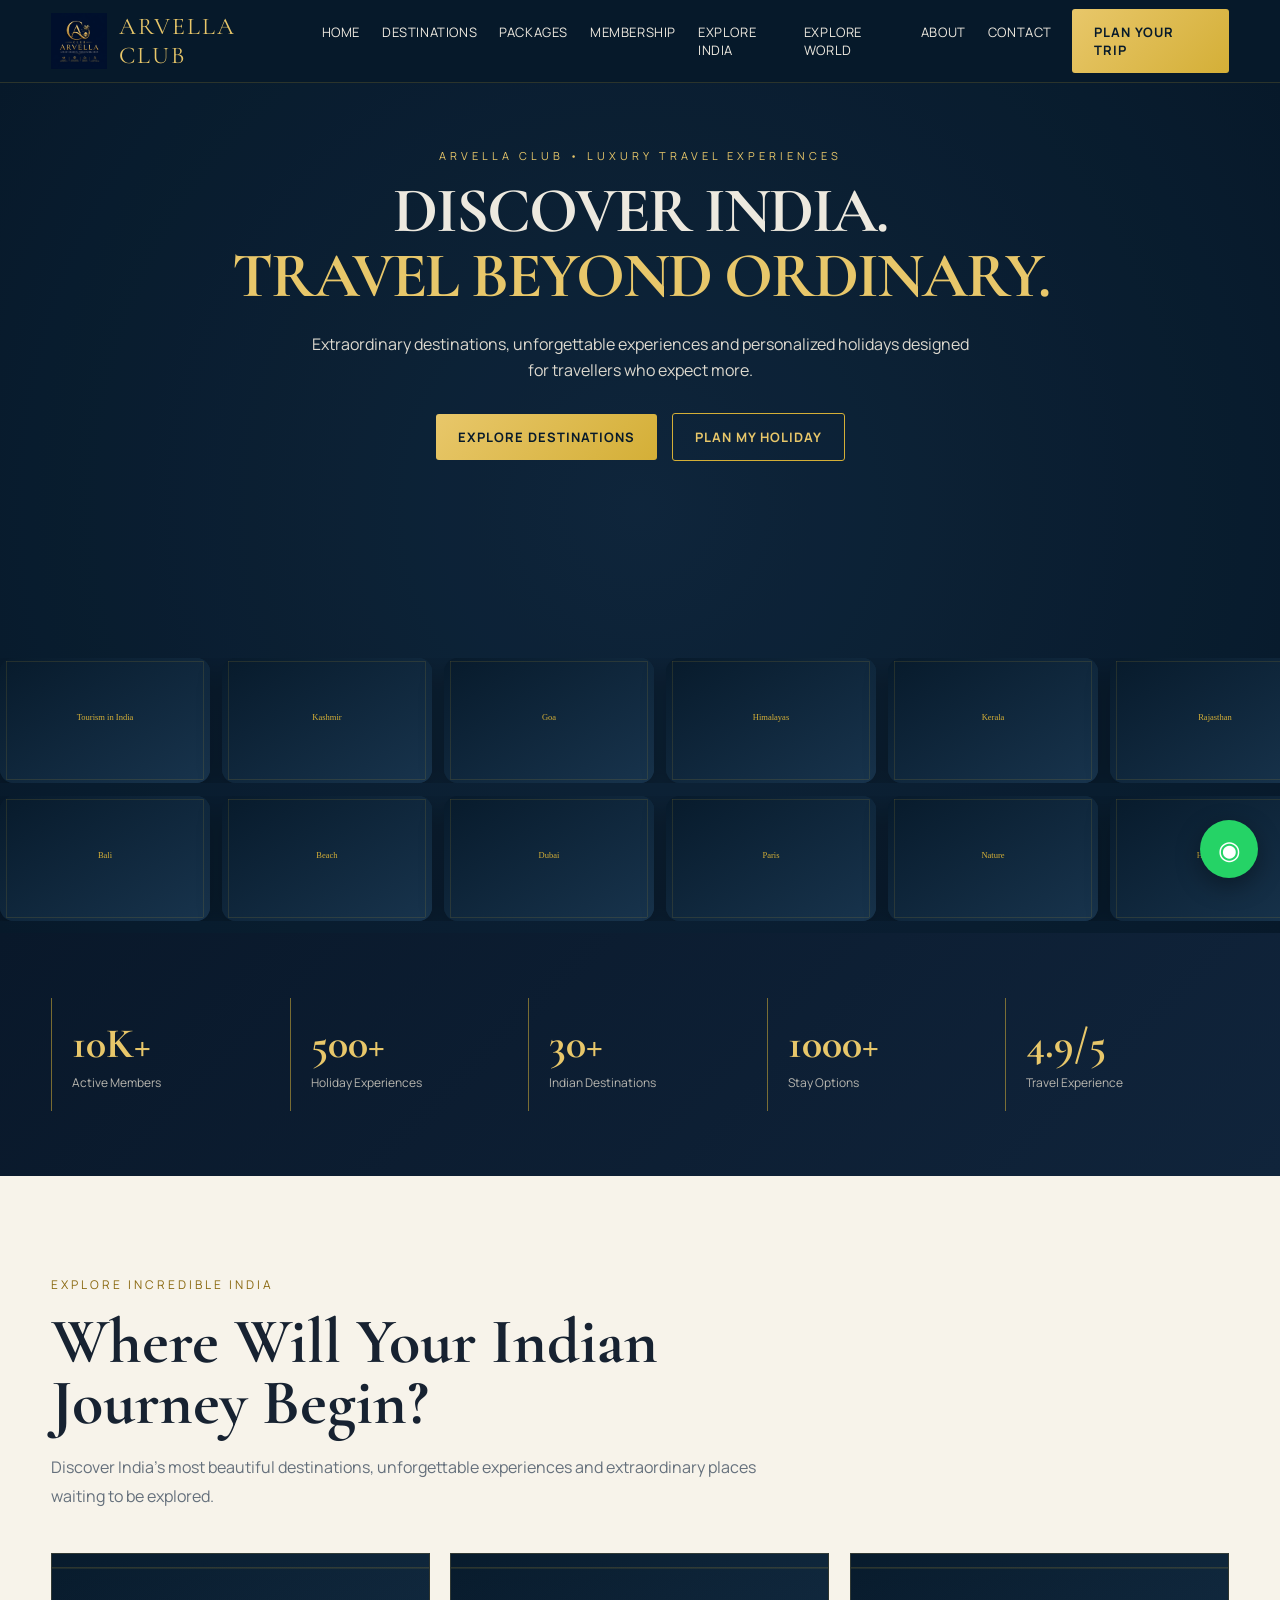
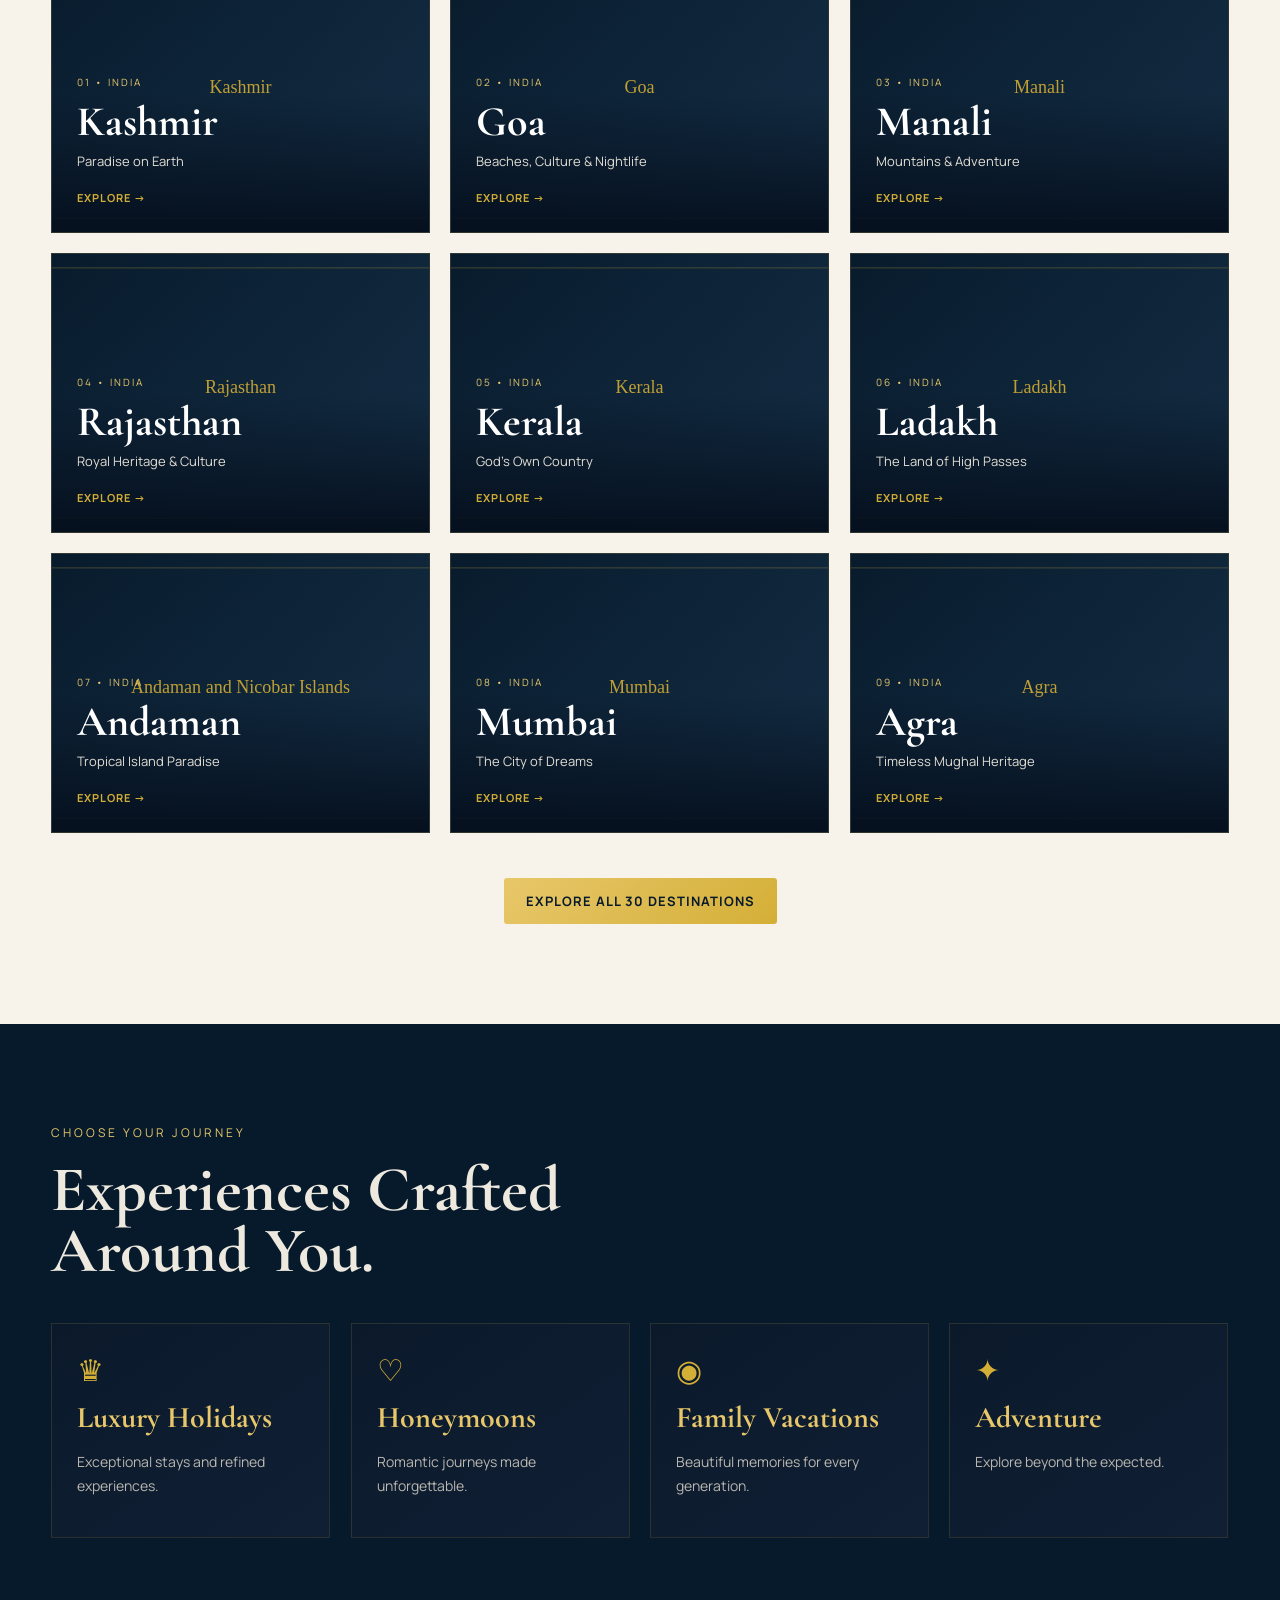
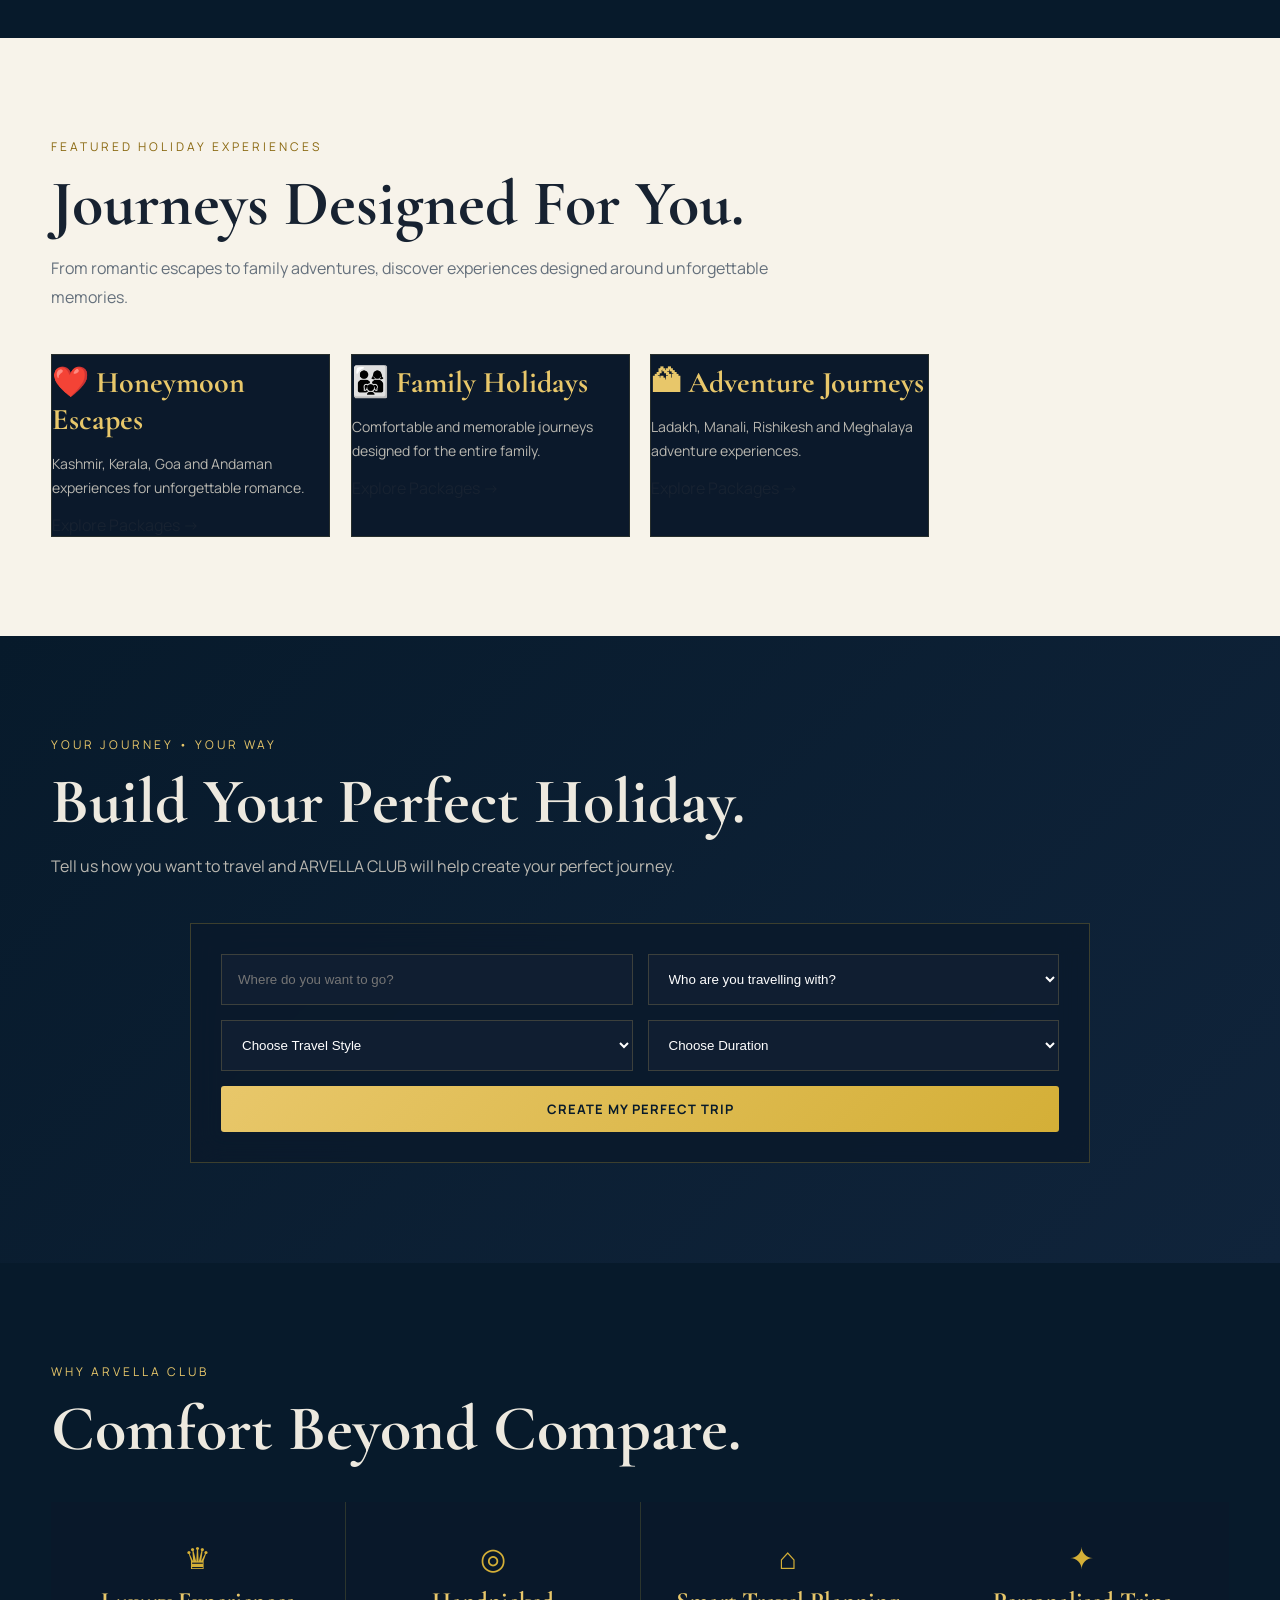
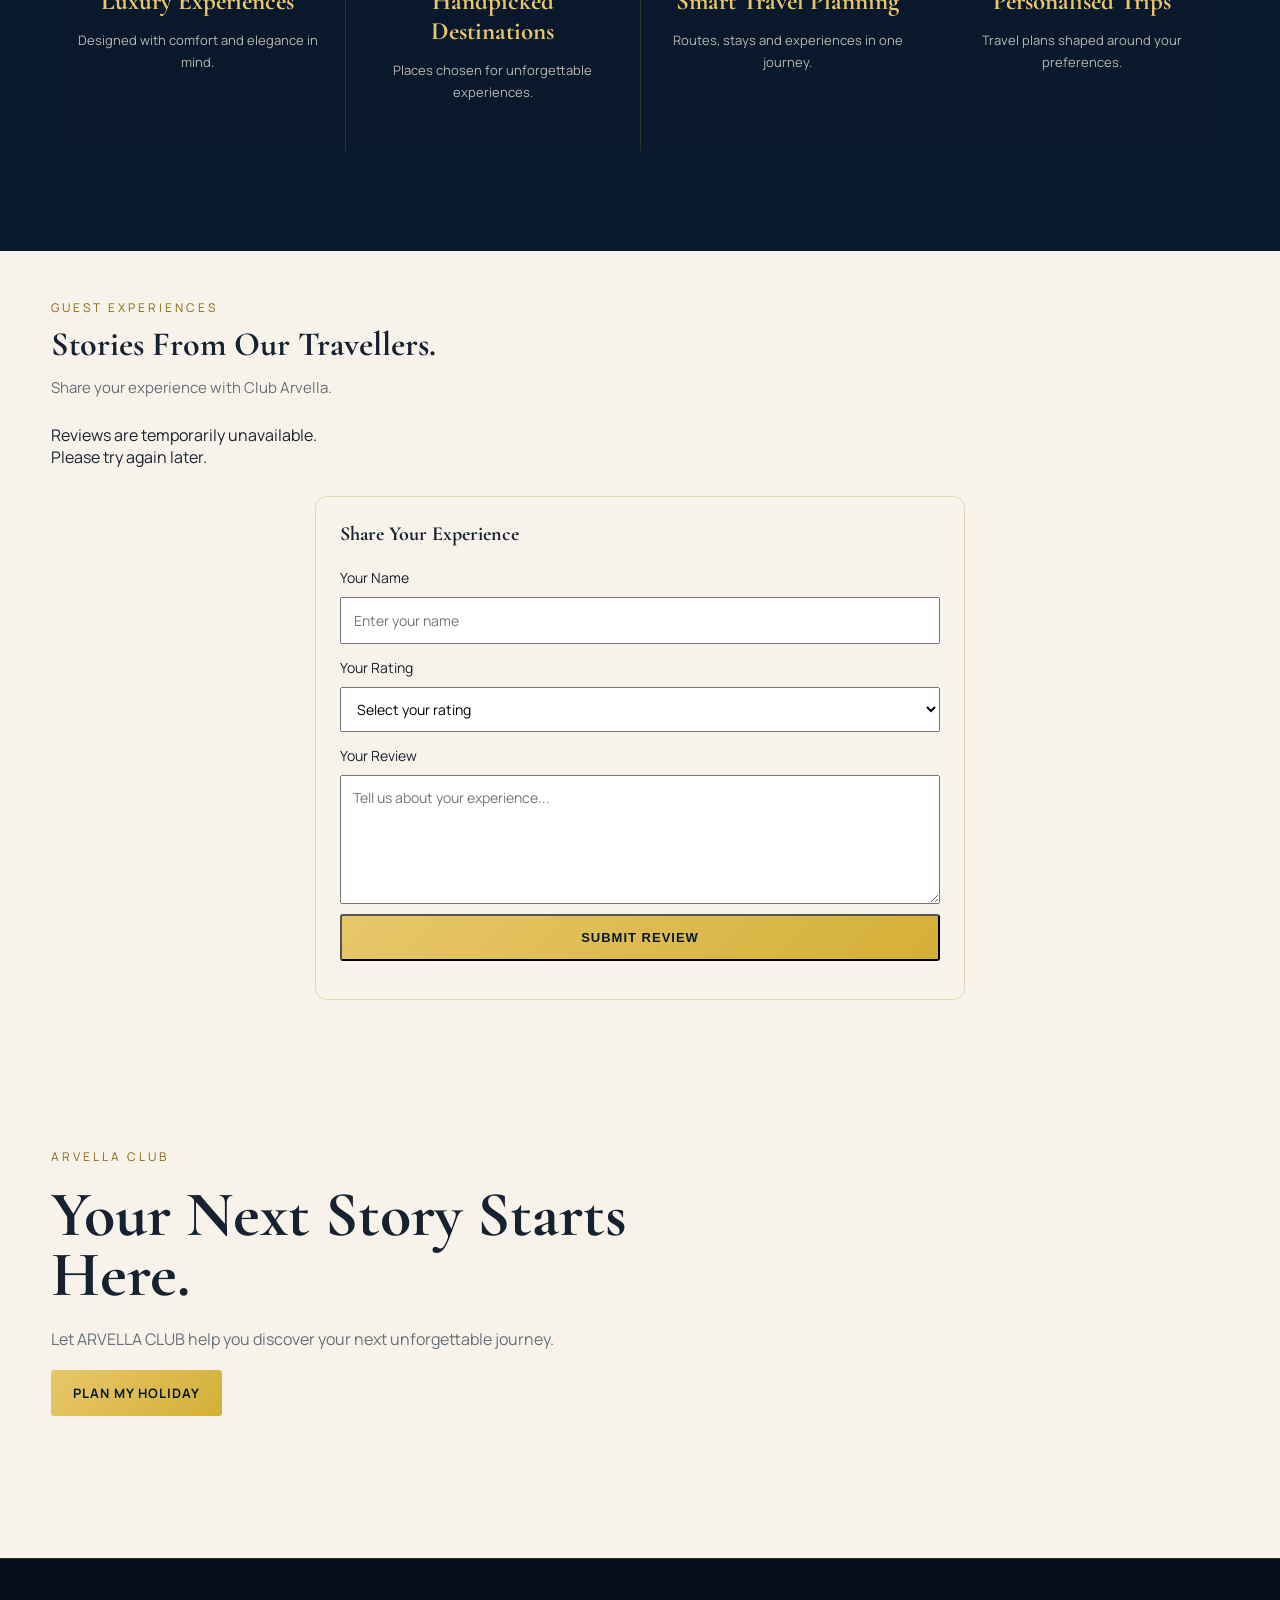
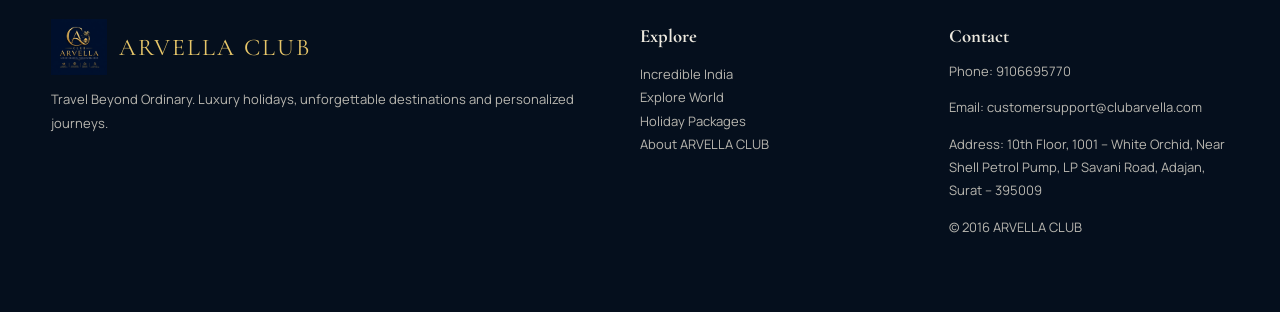
==== index.html @ 02df46e3 "Update index.html" ====
<!DOCTYPE html>

<html lang="en">
<head>
<meta charset="utf-8"/>
<meta content="width=device-width, initial-scale=1" name="viewport"/>
<title>ARVELLA CLUB | Luxury Vacations</title>
<meta content="ARVELLA CLUB offers premium holidays, luxury travel experiences, Indian tourist destinations and personalized holiday planning." name="description"/>
<link href="style.css" rel="stylesheet"/>
<link href="destination-image-loader.css" rel="stylesheet"/></head>
<body>
<!-- ================= NAVBAR ================= -->
<header class="nav">
<div class="container nav-inner">
<a class="brand" href="index.html">
<img alt="ARVELLA CLUB logo" src="assets/club-arvella-logo.png"/>
<span class="brand-name">ARVELLA CLUB</span>
</a>
<button class="menu-btn" type="button">MENU</button>
<nav class="nav-links">
<a href="index.html">HOME</a>
<a href="#destinations">DESTINATIONS</a>
<a href="packages.html">PACKAGES</a>
<a href="membership.html">MEMBERSHIP</a>
<a href="india.html">EXPLORE INDIA</a>
<a href="world.html">EXPLORE WORLD</a>
<a href="about.html">ABOUT</a>
<a href="contact.html">CONTACT</a>
</nav>
<a class="btn btn-gold" href="#plan-trip">PLAN YOUR TRIP</a>
</div>
</header>
<!-- ================= PREMIUM HERO ================= -->
<section class="premium-hero">
<div class="hero-overlay"></div>
<!-- ROW 1 -->
<div class="floating-row floating-row-left">
<div class="floating-track">
<img alt="Travel" data-destination-image="1" data-wiki="Tourism in India" decoding="async" loading="lazy" src="data:image/svg+xml;charset=UTF-8,%3Csvg%20xmlns%3D%27http%3A//www.w3.org/2000/svg%27%20width%3D%271600%27%20height%3D%271000%27%3E%3Crect%20width%3D%27100%25%27%20height%3D%27100%25%27%20fill%3D%27%2523071a2b%27/%3E%3C/svg%3E"/>
<img alt="Kashmir" data-destination-image="1" data-wiki="Kashmir" decoding="async" loading="lazy" src="data:image/svg+xml;charset=UTF-8,%3Csvg%20xmlns%3D%27http%3A//www.w3.org/2000/svg%27%20width%3D%271600%27%20height%3D%271000%27%3E%3Crect%20width%3D%27100%25%27%20height%3D%27100%25%27%20fill%3D%27%2523071a2b%27/%3E%3C/svg%3E"/>
<img alt="Goa" data-destination-image="1" data-wiki="Goa" decoding="async" loading="lazy" src="data:image/svg+xml;charset=UTF-8,%3Csvg%20xmlns%3D%27http%3A//www.w3.org/2000/svg%27%20width%3D%271600%27%20height%3D%271000%27%3E%3Crect%20width%3D%27100%25%27%20height%3D%27100%25%27%20fill%3D%27%2523071a2b%27/%3E%3C/svg%3E"/>
<img alt="Mountains" data-destination-image="1" data-wiki="Himalayas" decoding="async" loading="lazy" src="data:image/svg+xml;charset=UTF-8,%3Csvg%20xmlns%3D%27http%3A//www.w3.org/2000/svg%27%20width%3D%271600%27%20height%3D%271000%27%3E%3Crect%20width%3D%27100%25%27%20height%3D%27100%25%27%20fill%3D%27%2523071a2b%27/%3E%3C/svg%3E"/>
<img alt="Kerala" data-destination-image="1" data-wiki="Kerala" decoding="async" loading="lazy" src="data:image/svg+xml;charset=UTF-8,%3Csvg%20xmlns%3D%27http%3A//www.w3.org/2000/svg%27%20width%3D%271600%27%20height%3D%271000%27%3E%3Crect%20width%3D%27100%25%27%20height%3D%27100%25%27%20fill%3D%27%2523071a2b%27/%3E%3C/svg%3E"/>
<img alt="Rajasthan" data-destination-image="1" data-wiki="Rajasthan" decoding="async" loading="lazy" src="data:image/svg+xml;charset=UTF-8,%3Csvg%20xmlns%3D%27http%3A//www.w3.org/2000/svg%27%20width%3D%271600%27%20height%3D%271000%27%3E%3Crect%20width%3D%27100%25%27%20height%3D%27100%25%27%20fill%3D%27%2523071a2b%27/%3E%3C/svg%3E"/>
<img alt="India" data-destination-image="1" data-wiki="India" decoding="async" loading="lazy" src="data:image/svg+xml;charset=UTF-8,%3Csvg%20xmlns%3D%27http%3A//www.w3.org/2000/svg%27%20width%3D%271600%27%20height%3D%271000%27%3E%3Crect%20width%3D%27100%25%27%20height%3D%27100%25%27%20fill%3D%27%2523071a2b%27/%3E%3C/svg%3E"/>
<!-- Duplicate for smooth animation -->
<img alt="Travel" data-destination-image="1" data-wiki="Tourism in India" decoding="async" loading="lazy" src="data:image/svg+xml;charset=UTF-8,%3Csvg%20xmlns%3D%27http%3A//www.w3.org/2000/svg%27%20width%3D%271600%27%20height%3D%271000%27%3E%3Crect%20width%3D%27100%25%27%20height%3D%27100%25%27%20fill%3D%27%2523071a2b%27/%3E%3C/svg%3E"/>
<img alt="Kashmir" data-destination-image="1" data-wiki="Kashmir" decoding="async" loading="lazy" src="data:image/svg+xml;charset=UTF-8,%3Csvg%20xmlns%3D%27http%3A//www.w3.org/2000/svg%27%20width%3D%271600%27%20height%3D%271000%27%3E%3Crect%20width%3D%27100%25%27%20height%3D%27100%25%27%20fill%3D%27%2523071a2b%27/%3E%3C/svg%3E"/>
<img alt="Goa" data-destination-image="1" data-wiki="Goa" decoding="async" loading="lazy" src="data:image/svg+xml;charset=UTF-8,%3Csvg%20xmlns%3D%27http%3A//www.w3.org/2000/svg%27%20width%3D%271600%27%20height%3D%271000%27%3E%3Crect%20width%3D%27100%25%27%20height%3D%27100%25%27%20fill%3D%27%2523071a2b%27/%3E%3C/svg%3E"/>
<img alt="Mountains" data-destination-image="1" data-wiki="Himalayas" decoding="async" loading="lazy" src="data:image/svg+xml;charset=UTF-8,%3Csvg%20xmlns%3D%27http%3A//www.w3.org/2000/svg%27%20width%3D%271600%27%20height%3D%271000%27%3E%3Crect%20width%3D%27100%25%27%20height%3D%27100%25%27%20fill%3D%27%2523071a2b%27/%3E%3C/svg%3E"/>
<img alt="Kerala" data-destination-image="1" data-wiki="Kerala" decoding="async" loading="lazy" src="data:image/svg+xml;charset=UTF-8,%3Csvg%20xmlns%3D%27http%3A//www.w3.org/2000/svg%27%20width%3D%271600%27%20height%3D%271000%27%3E%3Crect%20width%3D%27100%25%27%20height%3D%27100%25%27%20fill%3D%27%2523071a2b%27/%3E%3C/svg%3E"/>
<img alt="Rajasthan" data-destination-image="1" data-wiki="Rajasthan" decoding="async" loading="lazy" src="data:image/svg+xml;charset=UTF-8,%3Csvg%20xmlns%3D%27http%3A//www.w3.org/2000/svg%27%20width%3D%271600%27%20height%3D%271000%27%3E%3Crect%20width%3D%27100%25%27%20height%3D%27100%25%27%20fill%3D%27%2523071a2b%27/%3E%3C/svg%3E"/>
<img alt="India" data-destination-image="1" data-wiki="India" decoding="async" loading="lazy" src="data:image/svg+xml;charset=UTF-8,%3Csvg%20xmlns%3D%27http%3A//www.w3.org/2000/svg%27%20width%3D%271600%27%20height%3D%271000%27%3E%3Crect%20width%3D%27100%25%27%20height%3D%27100%25%27%20fill%3D%27%2523071a2b%27/%3E%3C/svg%3E"/>
</div>
</div>
<!-- ROW 2 -->
<div class="floating-row floating-row-right">
<div class="floating-track">
<img alt="Bali" data-destination-image="1" data-wiki="Bali" decoding="async" loading="lazy" src="data:image/svg+xml;charset=UTF-8,%3Csvg%20xmlns%3D%27http%3A//www.w3.org/2000/svg%27%20width%3D%271600%27%20height%3D%271000%27%3E%3Crect%20width%3D%27100%25%27%20height%3D%27100%25%27%20fill%3D%27%2523071a2b%27/%3E%3C/svg%3E"/>
<img alt="Beach" data-destination-image="1" data-wiki="Beach" decoding="async" loading="lazy" src="data:image/svg+xml;charset=UTF-8,%3Csvg%20xmlns%3D%27http%3A//www.w3.org/2000/svg%27%20width%3D%271600%27%20height%3D%271000%27%3E%3Crect%20width%3D%27100%25%27%20height%3D%27100%25%27%20fill%3D%27%2523071a2b%27/%3E%3C/svg%3E"/>
<img alt="Dubai" data-destination-image="1" data-wiki="Dubai" decoding="async" loading="lazy" src="data:image/svg+xml;charset=UTF-8,%3Csvg%20xmlns%3D%27http%3A//www.w3.org/2000/svg%27%20width%3D%271600%27%20height%3D%271000%27%3E%3Crect%20width%3D%27100%25%27%20height%3D%27100%25%27%20fill%3D%27%2523071a2b%27/%3E%3C/svg%3E"/>
<img alt="Paris" data-destination-image="1" data-wiki="Paris" decoding="async" loading="lazy" src="data:image/svg+xml;charset=UTF-8,%3Csvg%20xmlns%3D%27http%3A//www.w3.org/2000/svg%27%20width%3D%271600%27%20height%3D%271000%27%3E%3Crect%20width%3D%27100%25%27%20height%3D%27100%25%27%20fill%3D%27%2523071a2b%27/%3E%3C/svg%3E"/>
<img alt="Nature" data-destination-image="1" data-wiki="Nature" decoding="async" loading="lazy" src="data:image/svg+xml;charset=UTF-8,%3Csvg%20xmlns%3D%27http%3A//www.w3.org/2000/svg%27%20width%3D%271600%27%20height%3D%271000%27%3E%3Crect%20width%3D%27100%25%27%20height%3D%27100%25%27%20fill%3D%27%2523071a2b%27/%3E%3C/svg%3E"/>
<img alt="Mountains" data-destination-image="1" data-wiki="Himalayas" decoding="async" loading="lazy" src="data:image/svg+xml;charset=UTF-8,%3Csvg%20xmlns%3D%27http%3A//www.w3.org/2000/svg%27%20width%3D%271600%27%20height%3D%271000%27%3E%3Crect%20width%3D%27100%25%27%20height%3D%27100%25%27%20fill%3D%27%2523071a2b%27/%3E%3C/svg%3E"/>
<img alt="Thailand" data-destination-image="1" data-wiki="Thailand" decoding="async" loading="lazy" src="data:image/svg+xml;charset=UTF-8,%3Csvg%20xmlns%3D%27http%3A//www.w3.org/2000/svg%27%20width%3D%271600%27%20height%3D%271000%27%3E%3Crect%20width%3D%27100%25%27%20height%3D%27100%25%27%20fill%3D%27%2523071a2b%27/%3E%3C/svg%3E"/>
<!-- Duplicate -->
<img alt="Bali" data-destination-image="1" data-wiki="Bali" decoding="async" loading="lazy" src="data:image/svg+xml;charset=UTF-8,%3Csvg%20xmlns%3D%27http%3A//www.w3.org/2000/svg%27%20width%3D%271600%27%20height%3D%271000%27%3E%3Crect%20width%3D%27100%25%27%20height%3D%27100%25%27%20fill%3D%27%2523071a2b%27/%3E%3C/svg%3E"/>
<img alt="Beach" data-destination-image="1" data-wiki="Beach" decoding="async" loading="lazy" src="data:image/svg+xml;charset=UTF-8,%3Csvg%20xmlns%3D%27http%3A//www.w3.org/2000/svg%27%20width%3D%271600%27%20height%3D%271000%27%3E%3Crect%20width%3D%27100%25%27%20height%3D%27100%25%27%20fill%3D%27%2523071a2b%27/%3E%3C/svg%3E"/>
<img alt="Dubai" data-destination-image="1" data-wiki="Dubai" decoding="async" loading="lazy" src="data:image/svg+xml;charset=UTF-8,%3Csvg%20xmlns%3D%27http%3A//www.w3.org/2000/svg%27%20width%3D%271600%27%20height%3D%271000%27%3E%3Crect%20width%3D%27100%25%27%20height%3D%27100%25%27%20fill%3D%27%2523071a2b%27/%3E%3C/svg%3E"/>
<img alt="Paris" data-destination-image="1" data-wiki="Paris" decoding="async" loading="lazy" src="data:image/svg+xml;charset=UTF-8,%3Csvg%20xmlns%3D%27http%3A//www.w3.org/2000/svg%27%20width%3D%271600%27%20height%3D%271000%27%3E%3Crect%20width%3D%27100%25%27%20height%3D%27100%25%27%20fill%3D%27%2523071a2b%27/%3E%3C/svg%3E"/>
<img alt="Nature" data-destination-image="1" data-wiki="Nature" decoding="async" loading="lazy" src="data:image/svg+xml;charset=UTF-8,%3Csvg%20xmlns%3D%27http%3A//www.w3.org/2000/svg%27%20width%3D%271600%27%20height%3D%271000%27%3E%3Crect%20width%3D%27100%25%27%20height%3D%27100%25%27%20fill%3D%27%2523071a2b%27/%3E%3C/svg%3E"/>
<img alt="Mountains" data-destination-image="1" data-wiki="Himalayas" decoding="async" loading="lazy" src="data:image/svg+xml;charset=UTF-8,%3Csvg%20xmlns%3D%27http%3A//www.w3.org/2000/svg%27%20width%3D%271600%27%20height%3D%271000%27%3E%3Crect%20width%3D%27100%25%27%20height%3D%27100%25%27%20fill%3D%27%2523071a2b%27/%3E%3C/svg%3E"/>
<img alt="Thailand" data-destination-image="1" data-wiki="Thailand" decoding="async" loading="lazy" src="data:image/svg+xml;charset=UTF-8,%3Csvg%20xmlns%3D%27http%3A//www.w3.org/2000/svg%27%20width%3D%271600%27%20height%3D%271000%27%3E%3Crect%20width%3D%27100%25%27%20height%3D%27100%25%27%20fill%3D%27%2523071a2b%27/%3E%3C/svg%3E"/>
</div>
</div>
<!-- HERO CONTENT -->
<div class="container premium-hero-content">
<div class="eyebrow">
        ARVELLA CLUB • LUXURY TRAVEL EXPERIENCES
      </div>
<h1>
        DISCOVER INDIA.<br/>
<span>TRAVEL BEYOND ORDINARY.</span>
</h1>
<p>
        Extraordinary destinations, unforgettable experiences and
        personalized holidays designed for travellers who expect more.
      </p>
<div class="hero-buttons">
<a class="btn btn-gold" href="#destinations">
          EXPLORE DESTINATIONS
        </a>
<a class="btn btn-outline" href="#plan-trip">
          PLAN MY HOLIDAY
        </a>
</div>
</div>
</section>
<!-- ================= STATS ================= -->
<section class="section stats-section">
<div class="container">
<div class="stats premium-stats">
<div class="stat">
<b class="counter" data-target="10000">10K+</b>
<span>Active Members</span>
</div>
<div class="stat">
<b class="counter" data-target="500">500+</b>
<span>Holiday Experiences</span>
</div>
<div class="stat">
<b>30+</b>
<span>Indian Destinations</span>
</div>
<div class="stat">
<b>1000+</b>
<span>Stay Options</span>
</div>
<div class="stat">
<b>4.9/5</b>
<span>Travel Experience</span>
</div>
</div>
</div>
</section>
<!-- ================= EXPLORE INDIA ================= -->
<section class="section section-light" id="destinations">
<div class="container">
<div class="section-head">
<div class="eyebrow" style="color:#8a6810">
          EXPLORE INCREDIBLE INDIA
        </div>
<h2>Where Will Your Indian Journey Begin?</h2>
<p>
          Discover India's most beautiful destinations, unforgettable experiences
          and extraordinary places waiting to be explored.
        </p>
</div>
<!-- FIRST 9 DESTINATIONS -->
<div class="grid destination-grid">
<a class="destination-card" href="india.html?place=kashmir">
<img alt="Kashmir" data-destination-image="1" data-wiki="Kashmir" decoding="async" loading="lazy" src="data:image/svg+xml;charset=UTF-8,%3Csvg%20xmlns%3D%27http%3A//www.w3.org/2000/svg%27%20width%3D%271600%27%20height%3D%271000%27%3E%3Crect%20width%3D%27100%25%27%20height%3D%27100%25%27%20fill%3D%27%2523071a2b%27/%3E%3C/svg%3E"/>
<div class="destination-overlay">
<span>01 • INDIA</span>
<h3>Kashmir</h3>
<p>Paradise on Earth</p>
<b>EXPLORE →</b>
</div>
</a>
<a class="destination-card" href="india.html?place=goa">
<img alt="Goa" data-destination-image="1" data-wiki="Goa" decoding="async" loading="lazy" src="data:image/svg+xml;charset=UTF-8,%3Csvg%20xmlns%3D%27http%3A//www.w3.org/2000/svg%27%20width%3D%271600%27%20height%3D%271000%27%3E%3Crect%20width%3D%27100%25%27%20height%3D%27100%25%27%20fill%3D%27%2523071a2b%27/%3E%3C/svg%3E"/>
<div class="destination-overlay">
<span>02 • INDIA</span>
<h3>Goa</h3>
<p>Beaches, Culture &amp; Nightlife</p>
<b>EXPLORE →</b>
</div>
</a>
<a class="destination-card" href="india.html?place=manali">
<img alt="Manali" data-destination-image="1" data-wiki="Manali" decoding="async" loading="lazy" src="data:image/svg+xml;charset=UTF-8,%3Csvg%20xmlns%3D%27http%3A//www.w3.org/2000/svg%27%20width%3D%271600%27%20height%3D%271000%27%3E%3Crect%20width%3D%27100%25%27%20height%3D%27100%25%27%20fill%3D%27%2523071a2b%27/%3E%3C/svg%3E"/>
<div class="destination-overlay">
<span>03 • INDIA</span>
<h3>Manali</h3>
<p>Mountains &amp; Adventure</p>
<b>EXPLORE →</b>
</div>
</a>
<a class="destination-card" href="india.html?place=rajasthan">
<img alt="Rajasthan" data-destination-image="1" data-wiki="Rajasthan" decoding="async" loading="lazy" src="data:image/svg+xml;charset=UTF-8,%3Csvg%20xmlns%3D%27http%3A//www.w3.org/2000/svg%27%20width%3D%271600%27%20height%3D%271000%27%3E%3Crect%20width%3D%27100%25%27%20height%3D%27100%25%27%20fill%3D%27%2523071a2b%27/%3E%3C/svg%3E"/>
<div class="destination-overlay">
<span>04 • INDIA</span>
<h3>Rajasthan</h3>
<p>Royal Heritage &amp; Culture</p>
<b>EXPLORE →</b>
</div>
</a>
<a class="destination-card" href="india.html?place=kerala">
<img alt="Kerala" data-destination-image="1" data-wiki="Kerala" decoding="async" loading="lazy" src="data:image/svg+xml;charset=UTF-8,%3Csvg%20xmlns%3D%27http%3A//www.w3.org/2000/svg%27%20width%3D%271600%27%20height%3D%271000%27%3E%3Crect%20width%3D%27100%25%27%20height%3D%27100%25%27%20fill%3D%27%2523071a2b%27/%3E%3C/svg%3E"/>
<div class="destination-overlay">
<span>05 • INDIA</span>
<h3>Kerala</h3>
<p>God's Own Country</p>
<b>EXPLORE →</b>
</div>
</a>
<a class="destination-card" href="india.html?place=ladakh">
<img alt="Ladakh" data-destination-image="1" data-wiki="Ladakh" decoding="async" loading="lazy" src="data:image/svg+xml;charset=UTF-8,%3Csvg%20xmlns%3D%27http%3A//www.w3.org/2000/svg%27%20width%3D%271600%27%20height%3D%271000%27%3E%3Crect%20width%3D%27100%25%27%20height%3D%27100%25%27%20fill%3D%27%2523071a2b%27/%3E%3C/svg%3E"/>
<div class="destination-overlay">
<span>06 • INDIA</span>
<h3>Ladakh</h3>
<p>The Land of High Passes</p>
<b>EXPLORE →</b>
</div>
</a>
<a class="destination-card" href="india.html?place=andaman">
<img alt="Andaman" data-destination-image="1" data-wiki="Andaman and Nicobar Islands" decoding="async" loading="lazy" src="data:image/svg+xml;charset=UTF-8,%3Csvg%20xmlns%3D%27http%3A//www.w3.org/2000/svg%27%20width%3D%271600%27%20height%3D%271000%27%3E%3Crect%20width%3D%27100%25%27%20height%3D%27100%25%27%20fill%3D%27%2523071a2b%27/%3E%3C/svg%3E"/>
<div class="destination-overlay">
<span>07 • INDIA</span>
<h3>Andaman</h3>
<p>Tropical Island Paradise</p>
<b>EXPLORE →</b>
</div>
</a>
<a class="destination-card" href="india.html?place=mumbai">
<img alt="Mumbai" data-destination-image="1" data-wiki="Mumbai" decoding="async" loading="lazy" src="data:image/svg+xml;charset=UTF-8,%3Csvg%20xmlns%3D%27http%3A//www.w3.org/2000/svg%27%20width%3D%271600%27%20height%3D%271000%27%3E%3Crect%20width%3D%27100%25%27%20height%3D%27100%25%27%20fill%3D%27%2523071a2b%27/%3E%3C/svg%3E"/>
<div class="destination-overlay">
<span>08 • INDIA</span>
<h3>Mumbai</h3>
<p>The City of Dreams</p>
<b>EXPLORE →</b>
</div>
</a>
<a class="destination-card" href="india.html?place=agra">
<img alt="Agra" data-destination-image="1" data-wiki="Agra" decoding="async" loading="lazy" src="data:image/svg+xml;charset=UTF-8,%3Csvg%20xmlns%3D%27http%3A//www.w3.org/2000/svg%27%20width%3D%271600%27%20height%3D%271000%27%3E%3Crect%20width%3D%27100%25%27%20height%3D%27100%25%27%20fill%3D%27%2523071a2b%27/%3E%3C/svg%3E"/>
<div class="destination-overlay">
<span>09 • INDIA</span>
<h3>Agra</h3>
<p>Timeless Mughal Heritage</p>
<b>EXPLORE →</b>
</div>
</a>
</div>
<!-- MORE DESTINATIONS -->
<div class="grid destination-grid more-destinations" id="moreDestinations">
<a class="destination-card" href="india.html?place=jaipur">
<img alt="Jaipur" data-destination-image="1" data-wiki="Jaipur" decoding="async" loading="lazy" src="data:image/svg+xml;charset=UTF-8,%3Csvg%20xmlns%3D%27http%3A//www.w3.org/2000/svg%27%20width%3D%271600%27%20height%3D%271000%27%3E%3Crect%20width%3D%27100%25%27%20height%3D%27100%25%27%20fill%3D%27%2523071a2b%27/%3E%3C/svg%3E"/>
<div class="destination-overlay">
<span>10 • INDIA</span>
<h3>Jaipur</h3>
<p>The Pink City</p>
<b>EXPLORE →</b>
</div>
</a>
<a class="destination-card" href="india.html?place=udaipur">
<img alt="Udaipur" data-destination-image="1" data-wiki="Udaipur" decoding="async" loading="lazy" src="data:image/svg+xml;charset=UTF-8,%3Csvg%20xmlns%3D%27http%3A//www.w3.org/2000/svg%27%20width%3D%271600%27%20height%3D%271000%27%3E%3Crect%20width%3D%27100%25%27%20height%3D%27100%25%27%20fill%3D%27%2523071a2b%27/%3E%3C/svg%3E"/>
<div class="destination-overlay">
<span>11 • INDIA</span>
<h3>Udaipur</h3>
<p>City of Lakes</p>
<b>EXPLORE →</b>
</div>
</a>
<a class="destination-card" href="india.html?place=delhi">
<img alt="Delhi" data-destination-image="1" data-wiki="Delhi" decoding="async" loading="lazy" src="data:image/svg+xml;charset=UTF-8,%3Csvg%20xmlns%3D%27http%3A//www.w3.org/2000/svg%27%20width%3D%271600%27%20height%3D%271000%27%3E%3Crect%20width%3D%27100%25%27%20height%3D%27100%25%27%20fill%3D%27%2523071a2b%27/%3E%3C/svg%3E"/>
<div class="destination-overlay">
<span>12 • INDIA</span>
<h3>Delhi</h3>
<p>India's Historic Capital</p>
<b>EXPLORE →</b>
</div>
</a>
<a class="destination-card" href="india.html?place=varanasi">
<img alt="Varanasi" data-destination-image="1" data-wiki="Varanasi" decoding="async" loading="lazy" src="data:image/svg+xml;charset=UTF-8,%3Csvg%20xmlns%3D%27http%3A//www.w3.org/2000/svg%27%20width%3D%271600%27%20height%3D%271000%27%3E%3Crect%20width%3D%27100%25%27%20height%3D%27100%25%27%20fill%3D%27%2523071a2b%27/%3E%3C/svg%3E"/>
<div class="destination-overlay">
<span>13 • INDIA</span>
<h3>Varanasi</h3>
<p>Spiritual Heart of India</p>
<b>EXPLORE →</b>
</div>
</a>
<a class="destination-card" href="india.html?place=rishikesh">
<img alt="Rishikesh" data-destination-image="1" data-wiki="Rishikesh" decoding="async" loading="lazy" src="data:image/svg+xml;charset=UTF-8,%3Csvg%20xmlns%3D%27http%3A//www.w3.org/2000/svg%27%20width%3D%271600%27%20height%3D%271000%27%3E%3Crect%20width%3D%27100%25%27%20height%3D%27100%25%27%20fill%3D%27%2523071a2b%27/%3E%3C/svg%3E"/>
<div class="destination-overlay">
<span>14 • INDIA</span>
<h3>Rishikesh</h3>
<p>Yoga &amp; Adventure</p>
<b>EXPLORE →</b>
</div>
</a>
<a class="destination-card" href="india.html?place=shimla">
<img alt="Shimla" data-destination-image="1" data-wiki="Shimla" decoding="async" loading="lazy" src="data:image/svg+xml;charset=UTF-8,%3Csvg%20xmlns%3D%27http%3A//www.w3.org/2000/svg%27%20width%3D%271600%27%20height%3D%271000%27%3E%3Crect%20width%3D%27100%25%27%20height%3D%27100%25%27%20fill%3D%27%2523071a2b%27/%3E%3C/svg%3E"/>
<div class="destination-overlay">
<span>15 • INDIA</span>
<h3>Shimla</h3>
<p>Queen of Hills</p>
<b>EXPLORE →</b>
</div>
</a>
<a class="destination-card" href="india.html?place=darjeeling">
<img alt="Darjeeling" data-destination-image="1" data-wiki="Darjeeling" decoding="async" loading="lazy" src="data:image/svg+xml;charset=UTF-8,%3Csvg%20xmlns%3D%27http%3A//www.w3.org/2000/svg%27%20width%3D%271600%27%20height%3D%271000%27%3E%3Crect%20width%3D%27100%25%27%20height%3D%27100%25%27%20fill%3D%27%2523071a2b%27/%3E%3C/svg%3E"/>
<div class="destination-overlay">
<span>16 • INDIA</span>
<h3>Darjeeling</h3>
<p>Himalayan Beauty</p>
<b>EXPLORE →</b>
</div>
</a>
<a class="destination-card" href="india.html?place=ooty">
<img alt="Ooty" data-destination-image="1" data-wiki="Ooty, India" decoding="async" loading="lazy" src="data:image/svg+xml;charset=UTF-8,%3Csvg%20xmlns%3D%27http%3A//www.w3.org/2000/svg%27%20width%3D%271600%27%20height%3D%271000%27%3E%3Crect%20width%3D%27100%25%27%20height%3D%27100%25%27%20fill%3D%27%2523071a2b%27/%3E%3C/svg%3E"/>
<div class="destination-overlay">
<span>17 • INDIA</span>
<h3>Ooty</h3>
<p>Beautiful Hill Escape</p>
<b>EXPLORE →</b>
</div>
</a>
<a class="destination-card" href="india.html?place=coorg">
<img alt="Coorg" data-destination-image="1" data-wiki="Kodagu" decoding="async" loading="lazy" src="data:image/svg+xml;charset=UTF-8,%3Csvg%20xmlns%3D%27http%3A//www.w3.org/2000/svg%27%20width%3D%271600%27%20height%3D%271000%27%3E%3Crect%20width%3D%27100%25%27%20height%3D%27100%25%27%20fill%3D%27%2523071a2b%27/%3E%3C/svg%3E"/>
<div class="destination-overlay">
<span>18 • INDIA</span>
<h3>Coorg</h3>
<p>Scotland of India</p>
<b>EXPLORE →</b>
</div>
</a>
<a class="destination-card" href="india.html?place=mysore">
<img alt="Mysore" data-destination-image="1" data-wiki="Mysore" decoding="async" loading="lazy" src="data:image/svg+xml;charset=UTF-8,%3Csvg%20xmlns%3D%27http%3A//www.w3.org/2000/svg%27%20width%3D%271600%27%20height%3D%271000%27%3E%3Crect%20width%3D%27100%25%27%20height%3D%27100%25%27%20fill%3D%27%2523071a2b%27/%3E%3C/svg%3E"/>
<div class="destination-overlay">
<span>19 • INDIA</span>
<h3>Mysore</h3>
<p>Royal Heritage</p>
<b>EXPLORE →</b>
</div>
</a>
<a class="destination-card" href="india.html?place=amritsar">
<img alt="Amritsar" data-destination-image="1" data-wiki="Amritsar" decoding="async" loading="lazy" src="data:image/svg+xml;charset=UTF-8,%3Csvg%20xmlns%3D%27http%3A//www.w3.org/2000/svg%27%20width%3D%271600%27%20height%3D%271000%27%3E%3Crect%20width%3D%27100%25%27%20height%3D%27100%25%27%20fill%3D%27%2523071a2b%27/%3E%3C/svg%3E"/>
<div class="destination-overlay">
<span>20 • INDIA</span>
<h3>Amritsar</h3>
<p>Golden Temple City</p>
<b>EXPLORE →</b>
</div>
</a>
<a class="destination-card" href="india.html?place=nainital">
<img alt="Nainital" data-destination-image="1" data-wiki="Nainital" decoding="async" loading="lazy" src="data:image/svg+xml;charset=UTF-8,%3Csvg%20xmlns%3D%27http%3A//www.w3.org/2000/svg%27%20width%3D%271600%27%20height%3D%271000%27%3E%3Crect%20width%3D%27100%25%27%20height%3D%27100%25%27%20fill%3D%27%2523071a2b%27/%3E%3C/svg%3E"/>
<div class="destination-overlay">
<span>21 • INDIA</span>
<h3>Nainital</h3>
<p>Beautiful Lake Town</p>
<b>EXPLORE →</b>
</div>
</a>
<a class="destination-card" href="india.html?place=mussoorie">
<img alt="Mussoorie" data-destination-image="1" data-wiki="Mussoorie" decoding="async" loading="lazy" src="data:image/svg+xml;charset=UTF-8,%3Csvg%20xmlns%3D%27http%3A//www.w3.org/2000/svg%27%20width%3D%271600%27%20height%3D%271000%27%3E%3Crect%20width%3D%27100%25%27%20height%3D%27100%25%27%20fill%3D%27%2523071a2b%27/%3E%3C/svg%3E"/>
<div class="destination-overlay">
<span>22 • INDIA</span>
<h3>Mussoorie</h3>
<p>Mountain Escape</p>
<b>EXPLORE →</b>
</div>
</a>
<a class="destination-card" href="india.html?place=meghalaya">
<img alt="Meghalaya" data-destination-image="1" data-wiki="Meghalaya" decoding="async" loading="lazy" src="data:image/svg+xml;charset=UTF-8,%3Csvg%20xmlns%3D%27http%3A//www.w3.org/2000/svg%27%20width%3D%271600%27%20height%3D%271000%27%3E%3Crect%20width%3D%27100%25%27%20height%3D%27100%25%27%20fill%3D%27%2523071a2b%27/%3E%3C/svg%3E"/>
<div class="destination-overlay">
<span>23 • INDIA</span>
<h3>Meghalaya</h3>
<p>Abode of Clouds</p>
<b>EXPLORE →</b>
</div>
</a>
<a class="destination-card" href="india.html?place=sikkim">
<img alt="Sikkim" data-destination-image="1" data-wiki="Sikkim" decoding="async" loading="lazy" src="data:image/svg+xml;charset=UTF-8,%3Csvg%20xmlns%3D%27http%3A//www.w3.org/2000/svg%27%20width%3D%271600%27%20height%3D%271000%27%3E%3Crect%20width%3D%27100%25%27%20height%3D%27100%25%27%20fill%3D%27%2523071a2b%27/%3E%3C/svg%3E"/>
<div class="destination-overlay">
<span>24 • INDIA</span>
<h3>Sikkim</h3>
<p>Himalayan Paradise</p>
<b>EXPLORE →</b>
</div>
</a>
<a class="destination-card" href="india.html?place=pondicherry">
<img alt="Pondicherry" data-destination-image="1" data-wiki="Puducherry" decoding="async" loading="lazy" src="data:image/svg+xml;charset=UTF-8,%3Csvg%20xmlns%3D%27http%3A//www.w3.org/2000/svg%27%20width%3D%271600%27%20height%3D%271000%27%3E%3Crect%20width%3D%27100%25%27%20height%3D%27100%25%27%20fill%3D%27%2523071a2b%27/%3E%3C/svg%3E"/>
<div class="destination-overlay">
<span>25 • INDIA</span>
<h3>Pondicherry</h3>
<p>French Coastal Charm</p>
<b>EXPLORE →</b>
</div>
</a>
<a class="destination-card" href="india.html?place=mahabaleshwar">
<img alt="Mahabaleshwar" data-destination-image="1" data-wiki="Mahabaleshwar" decoding="async" loading="lazy" src="data:image/svg+xml;charset=UTF-8,%3Csvg%20xmlns%3D%27http%3A//www.w3.org/2000/svg%27%20width%3D%271600%27%20height%3D%271000%27%3E%3Crect%20width%3D%27100%25%27%20height%3D%27100%25%27%20fill%3D%27%2523071a2b%27/%3E%3C/svg%3E"/>
<div class="destination-overlay">
<span>26 • INDIA</span>
<h3>Mahabaleshwar</h3>
<p>Western Ghats Escape</p>
<b>EXPLORE →</b>
</div>
</a>
<a class="destination-card" href="india.html?place=kodaikanal">
<img alt="Kodaikanal" data-destination-image="1" data-wiki="Kodaikanal" decoding="async" loading="lazy" src="data:image/svg+xml;charset=UTF-8,%3Csvg%20xmlns%3D%27http%3A//www.w3.org/2000/svg%27%20width%3D%271600%27%20height%3D%271000%27%3E%3Crect%20width%3D%27100%25%27%20height%3D%27100%25%27%20fill%3D%27%2523071a2b%27/%3E%3C/svg%3E"/>
<div class="destination-overlay">
<span>27 • INDIA</span>
<h3>Kodaikanal</h3>
<p>Princess of Hill Stations</p>
<b>EXPLORE →</b>
</div>
</a>
<a class="destination-card" href="india.html?place=hampi">
<img alt="Hampi" data-destination-image="1" data-wiki="Hampi" decoding="async" loading="lazy" src="data:image/svg+xml;charset=UTF-8,%3Csvg%20xmlns%3D%27http%3A//www.w3.org/2000/svg%27%20width%3D%271600%27%20height%3D%271000%27%3E%3Crect%20width%3D%27100%25%27%20height%3D%27100%25%27%20fill%3D%27%2523071a2b%27/%3E%3C/svg%3E"/>
<div class="destination-overlay">
<span>28 • INDIA</span>
<h3>Hampi</h3>
<p>Ancient Indian Heritage</p>
<b>EXPLORE →</b>
</div>
</a>
<a class="destination-card" href="india.html?place=hyderabad">
<img alt="Hyderabad" data-destination-image="1" data-wiki="Hyderabad" decoding="async" loading="lazy" src="data:image/svg+xml;charset=UTF-8,%3Csvg%20xmlns%3D%27http%3A//www.w3.org/2000/svg%27%20width%3D%271600%27%20height%3D%271000%27%3E%3Crect%20width%3D%27100%25%27%20height%3D%27100%25%27%20fill%3D%27%2523071a2b%27/%3E%3C/svg%3E"/>
<div class="destination-overlay">
<span>29 • INDIA</span>
<h3>Hyderabad</h3>
<p>Heritage &amp; Modern India</p>
<b>EXPLORE →</b>
</div>
</a>
<a class="destination-card" href="india.html?place=bengaluru">
<img alt="Bengaluru" data-destination-image="1" data-wiki="Bangalore" decoding="async" loading="lazy" src="data:image/svg+xml;charset=UTF-8,%3Csvg%20xmlns%3D%27http%3A//www.w3.org/2000/svg%27%20width%3D%271600%27%20height%3D%271000%27%3E%3Crect%20width%3D%27100%25%27%20height%3D%27100%25%27%20fill%3D%27%2523071a2b%27/%3E%3C/svg%3E"/>
<div class="destination-overlay">
<span>30 • INDIA</span>
<h3>Bengaluru</h3>
<p>The Garden City</p>
<b>EXPLORE →</b>
</div>
</a>
</div>
<div class="center-btn">
  <a class="btn btn-gold" href="india.html">
    EXPLORE ALL 30 DESTINATIONS
  </a>
</div>
</div>
</section>
<!-- ================= JOURNEY TYPES ================= -->
<section class="section">
<div class="container">
<div class="section-head">
<div class="eyebrow">CHOOSE YOUR JOURNEY</div>
<h2>Experiences Crafted Around You.</h2>
</div>
<div class="grid categories">
<div class="card">
<div class="icon">♛</div>
<h3>Luxury Holidays</h3>
<p>Exceptional stays and refined experiences.</p>
</div>
<div class="card">
<div class="icon">♡</div>
<h3>Honeymoons</h3>
<p>Romantic journeys made unforgettable.</p>
</div>
<div class="card">
<div class="icon">◉</div>
<h3>Family Vacations</h3>
<p>Beautiful memories for every generation.</p>
</div>
<div class="card">
<div class="icon">✦</div>
<h3>Adventure</h3>
<p>Explore beyond the expected.</p>
</div>
</div>
</div>
</section>
<!-- ================= PACKAGES ================= -->
<section class="section section-light">
<div class="container">
<div class="section-head">
<div class="eyebrow" style="color:#8a6810">
          FEATURED HOLIDAY EXPERIENCES
        </div>
<h2>Journeys Designed For You.</h2>
<p>
          From romantic escapes to family adventures, discover experiences
          designed around unforgettable memories.
        </p>
</div>
<div class="grid">
<div class="card">
<h3>❤️ Honeymoon Escapes</h3>
<p>Kashmir, Kerala, Goa and Andaman experiences for unforgettable romance.</p>
<a href="packages.html">Explore Packages →</a>
</div>
<div class="card">
<h3>👨‍👩‍👧 Family Holidays</h3>
<p>Comfortable and memorable journeys designed for the entire family.</p>
<a href="packages.html">Explore Packages →</a>
</div>
<div class="card">
<h3>🏔 Adventure Journeys</h3>
<p>Ladakh, Manali, Rishikesh and Meghalaya adventure experiences.</p>
<a href="packages.html">Explore Packages →</a>
</div>
</div>
</div>
</section>
<!-- ================= PLAN TRIP ================= -->
<section class="section custom-trip" id="plan-trip">
<div class="container">
<div class="section-head">
<div class="eyebrow">YOUR JOURNEY • YOUR WAY</div>
<h2>Build Your Perfect Holiday.</h2>
<p>
          Tell us how you want to travel and ARVELLA CLUB will help
          create your perfect journey.
        </p>
</div>
<form class="custom-trip-form">
<input placeholder="Where do you want to go?" type="text"/>
<select>
<option>Who are you travelling with?</option>
<option>Solo</option>
<option>Couple</option>
<option>Family</option>
<option>Friends</option>
</select>
<select>
<option>Choose Travel Style</option>
<option>Budget</option>
<option>Comfort</option>
<option>Premium</option>
<option>Luxury</option>
</select>
<select>
<option>Choose Duration</option>
<option>3 Days</option>
<option>5 Days</option>
<option>7 Days</option>
<option>10 Days</option>
<option>Custom</option>
</select>
<a class="btn btn-gold" href="contact.html">
          CREATE MY PERFECT TRIP
        </a>
</form>
</div>
</section>
<!-- ================= WHY ARVELLA CLUB ================= -->
<section class="section">
<div class="container">
<div class="section-head">
<div class="eyebrow">WHY ARVELLA CLUB</div>
<h2>Comfort Beyond Compare.</h2>
</div>
<div class="features">
<div class="feature">
<div class="icon">♛</div>
<h3>Luxury Experiences</h3>
<p>Designed with comfort and elegance in mind.</p>
</div>
<div class="feature">
<div class="icon">◎</div>
<h3>Handpicked Destinations</h3>
<p>Places chosen for unforgettable experiences.</p>
</div>
<div class="feature">
<div class="icon">⌂</div>
<h3>Smart Travel Planning</h3>
<p>Routes, stays and experiences in one journey.</p>
</div>
<div class="feature">
<div class="icon">✦</div>
<h3>Personalised Trips</h3>
<p>Travel plans shaped around your preferences.</p>
</div>
</div>
</div>
</section>
<!-- ================= CUSTOMER REVIEWS ================= -->
<section class="section section-light" id="customer-reviews">
  <div class="container">
    <div class="section-head">
      <div class="eyebrow" style="color:#8a6810">GUEST EXPERIENCES</div>
      <h2>Stories From Our Travellers.</h2>
      <p>Share your experience with Club Arvella.</p>
    </div>

    <div id="reviews-list" class="grid">
      Loading reviews...
    </div>

    <div class="review-form-wrap">
      <h3>Share Your Experience</h3>
      <form id="review-form">
        <label for="review-name">Your Name</label>
        <input id="review-name" name="customer_name"
          type="text" minlength="2" maxlength="80"
          placeholder="Enter your name" required />

        <label for="review-rating">Your Rating</label>
        <select id="review-rating" name="rating" required>
          <option value="">Select your rating</option>
          <option value="5">★★★★★ — Excellent</option>
          <option value="4">★★★★ — Very Good</option>
          <option value="3">★★★ — Good</option>
          <option value="2">★★ — Fair</option>
          <option value="1">★ — Poor</option>
        </select>

        <label for="review-text">Your Review</label>
        <textarea id="review-text" name="review_text"
          minlength="10" maxlength="1000" rows="5"
          placeholder="Tell us about your experience..." required></textarea>

        <button class="btn btn-gold" type="submit">SUBMIT REVIEW</button>
        <p id="review-form-message" role="status" aria-live="polite"></p>
      </form>
    </div>
  </div>
</section>
<!-- ================= END CUSTOMER REVIEWS ================= -->

<!-- ================= FINAL CTA ================= -->
<section class="section section-light">
<div class="container">
<div class="section-head">
<div class="eyebrow" style="color:#8a6810">
          ARVELLA CLUB
        </div>
<h2>Your Next Story Starts Here.</h2>
<p>
          Let ARVELLA CLUB help you discover your next unforgettable journey.
        </p>
<a class="btn btn-gold" href="contact.html">
          PLAN MY HOLIDAY
        </a>
</div>
</div>
</section>
<!-- ================= WHATSAPP ================= -->
<a aria-label="WhatsApp" class="whatsapp" href="https://wa.me/9106695770?text=Hello%20Club%20Arvella%2C%20I%20am%20interested%20in%20planning%20a%20holiday.">

    ◉

  </a>
<!-- ================= FOOTER ================= -->
<footer class="footer">
<div class="container footer-grid">
<div>
<div class="brand">
<img alt="ARVELLA CLUB" src="assets/club-arvella-logo.png"/>
<span class="brand-name">
            ARVELLA CLUB
          </span>
</div>
<p>
          Travel Beyond Ordinary.
          Luxury holidays, unforgettable destinations and personalized journeys.
        </p>
</div>
<div>
<h3>Explore</h3>
<ul>
<li><a href="india.html">Incredible India</a></li>
<li><a href="world.html">Explore World</a></li>
<li><a href="packages.html">Holiday Packages</a></li>
<li><a href="about.html">About ARVELLA CLUB</a></li>
</ul>
</div>
<div>
<h3>Contact</h3>
<p>Phone: 9106695770</p>
<p>Email: customersupport@clubarvella.com</p>  
<p>
  Address: 10th Floor, 1001 – White Orchid,
  Near Shell Petrol Pump, LP Savani Road,
  Adajan, Surat – 395009
</p>
<p>© 2016 ARVELLA CLUB</p>
</div>
</div>
</footer>
<!-- JAVASCRIPT FILE -->
<script src="script.js"></script>
<script src="destination-image-loader.js"></script>
<script src="reviews.js"></script>
</body>
</html>
---- style.css ----
@import url('https://fonts.googleapis.com/css2?family=Cormorant+Garamond:wght@500;600;700&family=Manrope:wght@400;500;600;700&display=swap');

/* =========================================
   ROOT
========================================= */

:root {
  --navy: #071A2B;
  --navy2: #0B1628;
  --gold: #D4AF37;
  --champagne: #E8C76A;
  --ivory: #F7F3EA;
  --text: #EDE9DF;
  --muted: #B9B7B0;
}


/* =========================================
   GLOBAL
========================================= */

* {
  box-sizing: border-box;
}

html {
  scroll-behavior: smooth;
}

body {
  margin: 0;
  background: var(--navy);
  color: var(--text);
  font-family: Manrope, Arial, sans-serif;
}

a {
  color: inherit;
  text-decoration: none;
}

img {
  max-width: 100%;
}

.container {
  width: min(1180px, 92%);
  margin: auto;
}


/* =========================================
   NAVBAR
========================================= */

.nav {
  position: sticky;
  top: 0;
  z-index: 50;

  background: rgba(7, 26, 43, 0.92);
  backdrop-filter: blur(16px);

  border-bottom: 1px solid rgba(212, 175, 55, 0.18);
}

.nav-inner {
  height: 82px;

  display: flex;
  align-items: center;
  justify-content: space-between;

  gap: 20px;
}

.brand {
  display: flex;
  align-items: center;
  gap: 12px;
}

.brand img {
  width: 56px;
  height: 56px;
  object-fit: contain;
}

.brand-name {
  font-family: "Cormorant Garamond", serif;
  font-size: 24px;
  letter-spacing: 2px;
  color: var(--champagne);
}

.nav-links {
  display: flex;
  gap: 22px;

  font-size: 13px;
  letter-spacing: 0.6px;
}

.nav-links a:hover {
  color: var(--gold);
}

.menu-btn {
  display: none;

  background: none;
  border: 1px solid var(--gold);

  color: var(--gold);

  padding: 8px 12px;
}


/* =========================================
   BUTTONS
========================================= */

.btn {
  display: inline-block;

  padding: 14px 22px;

  border-radius: 3px;

  font-size: 13px;
  font-weight: 700;
  letter-spacing: 1px;

  transition: 0.25s;
}

.btn-gold {
  background: linear-gradient(
    135deg,
    var(--champagne),
    var(--gold)
  );

  color: #071A2B;
}

.btn-outline {
  border: 1px solid var(--gold);
  color: var(--champagne);
}

.btn:hover {
  transform: translateY(-2px);

  box-shadow:
    0 12px 30px
    rgba(0, 0, 0, 0.25);
}


/* =========================================
   NORMAL HERO
========================================= */

.hero {
  min-height: 760px;

  display: grid;
  place-items: center;

  position: relative;

  background:
    linear-gradient(
      90deg,
      rgba(7, 26, 43, 0.96),
      rgba(7, 26, 43, 0.55)
    ),
    url("https://images.unsplash.com/photo-1500530855697-b586d89ba3ee?auto=format&fit=crop&w=2200&q=85")
    center / cover;
}

.hero-content {
  padding: 100px 0;
  max-width: 780px;
}

.hero p {
  font-size: 18px;
  line-height: 1.8;

  color: #ddd9cf;

  max-width: 680px;
}


/* =========================================
   TYPOGRAPHY
========================================= */

.eyebrow {
  color: var(--champagne);

  letter-spacing: 3px;
  font-size: 12px;

  text-transform: uppercase;
}

h1,
h2,
h3 {
  font-family: "Cormorant Garamond", serif;
  margin: 0.3em 0;
}

h1 {
  font-size: clamp(58px, 9vw, 112px);

  line-height: 0.86;

  letter-spacing: -2px;
}

h2 {
  font-size: clamp(42px, 5vw, 66px);

  line-height: 0.95;
}


/* =========================================
   SEARCH BOX
========================================= */

.search-box {
  margin-top: 42px;

  background: rgba(11, 22, 40, 0.88);

  border:
    1px solid
    rgba(212, 175, 55, 0.35);

  padding: 18px;

  display: grid;

  grid-template-columns:
    1.4fr 1fr 1fr auto;

  gap: 10px;
}

.search-box input,
.search-box select,
.form input,
.form textarea {
  background: #101e31;

  border:
    1px solid
    rgba(232, 199, 106, 0.2);

  padding: 15px;

  color: white;

  outline: none;

  width: 100%;
}


/* =========================================
   SECTIONS
========================================= */

.section {
  padding: 100px 0;
}

.section-light {
  background: var(--ivory);
  color: #172231;
}

.section-head {
  max-width: 720px;
  margin-bottom: 42px;
}

.section-head p {
  color: var(--muted);
  line-height: 1.8;
}

.section-light .section-head p {
  color: #65707c;
}


/* =========================================
   GRID
========================================= */

.grid {
  display: grid;

  grid-template-columns:
    repeat(4, 1fr);

  gap: 20px;
}


/* =========================================
   GENERAL CARDS
========================================= */

.card {
  background: #0b192b;

  border:
    1px solid
    rgba(212, 175, 55, 0.14);

  overflow: hidden;

  transition: 0.3s;

  will-change: transform;
}

.card:hover {
  transform: translateY(-7px);

  border-color:
    rgba(212, 175, 55, 0.55);
}

.card img {
  width: 100%;
  height: 240px;

  object-fit: cover;
}

.card-body {
  padding: 22px;
}

.card h3 {
  font-size: 30px;
  color: var(--champagne);
}

.card p {
  font-size: 14px;
  color: #b9b7b0;

  line-height: 1.7;
}

.card .meta {
  color: var(--gold);

  font-size: 11px;

  letter-spacing: 1px;

  text-transform: uppercase;
}


/* =========================================
   CATEGORIES
========================================= */

.categories .card {
  min-height: 180px;

  padding: 25px;

  background:
    linear-gradient(
      145deg,
      #0b192b,
      #101f34
    );
}

.icon {
  font-size: 30px;
  color: var(--gold);
}


/* =========================================
   FEATURES
========================================= */

.features {
  display: grid;

  grid-template-columns:
    repeat(4, 1fr);

  gap: 1px;

  background:
    rgba(212, 175, 55, 0.18);
}

.feature {
  background: #09182a;

  padding: 35px 24px;

  text-align: center;

  will-change: transform;
}

.feature h3 {
  font-size: 25px;
  color: var(--champagne);
}

.feature p {
  font-size: 13px;

  color: var(--muted);

  line-height: 1.7;
}


/* =========================================
   STATS
========================================= */

.stats {
  display: grid;

  grid-template-columns:
    repeat(4, 1fr);

  gap: 20px;
}

.stat {
  padding: 25px;

  border-left:
    1px solid var(--gold);
}

.stat b {
  font-family:
    "Cormorant Garamond",
    serif;

  font-size: 48px;

  color: var(--champagne);

  display: block;
}


/* =========================================
   TESTIMONIALS
========================================= */

.testimonials {
  display: grid;

  grid-template-columns:
    repeat(3, 1fr);

  gap: 20px;
}

.quote {
  padding: 28px;

  background: #0b192b;

  border:
    1px solid
    rgba(212, 175, 55, 0.15);
}

.quote p {
  line-height: 1.8;
  color: #d6d3ca;
}

.quote b {
  color: var(--champagne);
}


/* =========================================
   PAGE HERO
========================================= */

.page-hero {
  padding: 100px 0 70px;

  background:
    linear-gradient(
      120deg,
      #071A2B,
      #142944
    );
}


/* =========================================
   FILTERS
========================================= */

.filters {
  display: flex;

  gap: 10px;

  flex-wrap: wrap;

  margin-bottom: 28px;
}

.filter {
  border:
    1px solid
    rgba(212, 175, 55, 0.35);

  padding: 9px 14px;

  background: transparent;

  color: var(--champagne);

  cursor: pointer;
}


/* =========================================
   DESTINATION GRID
========================================= */

.destination-grid {
  display: grid;

  grid-template-columns:
    repeat(3, 1fr);

  gap: 20px;
}


/* =========================================
   DESTINATION CARD
========================================= */

.destination-card {
  position: relative;

  min-height: 280px;

  overflow: hidden;

  display: block;

  background:
    linear-gradient(
      145deg,
      #0b192b,
      #10243b
    );

  border:
    1px solid
    rgba(212, 175, 55, 0.18);

  transition:
    transform 0.45s ease,
    border-color 0.45s ease,
    box-shadow 0.45s ease;

  will-change: transform;
}

.destination-card:hover {
  transform: translateY(-10px);

  border-color:
    rgba(212, 175, 55, 0.75);

  box-shadow:
    0 30px 60px
    rgba(0, 0, 0, 0.35);
}

.destination-card img {
  width: 100%;

  height: 320px;

  object-fit: cover;

  transition:
    transform 0.7s ease;
}

.destination-card:hover img {
  transform: scale(1.12);
}


/* IMAGE OVERLAY */

.destination-card::after {
  content: "";

  position: absolute;
  inset: 0;

  background:
    linear-gradient(
      to top,
      rgba(5, 15, 29, 0.98),
      rgba(5, 15, 29, 0.10),
      transparent
    );

  pointer-events: none;
}


/* DESTINATION TEXT */

.destination-overlay {
  position: absolute;

  left: 25px;
  right: 25px;
  bottom: 25px;

  z-index: 2;
}

.destination-overlay span {
  font-size: 10px;

  color: var(--champagne);

  letter-spacing: 2px;
}

.destination-overlay h3 {
  font-size: 42px;

  color: white;

  margin: 5px 0;
}

.destination-overlay p {
  color: #e2ded4;

  font-size: 13px;

  margin: 5px 0 15px;
}

.destination-overlay b {
  font-size: 11px;

  color: var(--gold);

  letter-spacing: 1px;
}


/* =========================================
   PACKAGES
========================================= */

.package-grid {
  display: grid;

  grid-template-columns:
    repeat(3, 1fr);

  gap: 22px;
}

.price {
  font-family:
    "Cormorant Garamond",
    serif;

  font-size: 34px;

  color: var(--champagne);
}


/* =========================================
   LOAD MORE DESTINATIONS
========================================= */

.more-destinations {
  display: none;

  margin-top: 20px;
}

.more-destinations.show {
  display: grid;

  animation:
    destinationReveal 0.8s ease;
}

.more-destinations .destination-card {
  min-height: 220px;

  padding: 30px;

  display: flex;

  flex-direction: column;

  justify-content: flex-end;

  background:
    linear-gradient(
      135deg,
      #0B1628,
      #142944
    );
}

.destination-number {
  position: absolute;

  top: 15px;
  right: 20px;

  font-family:
    "Cormorant Garamond",
    serif;

  font-size: 70px;

  color:
    rgba(212, 175, 55, 0.12);

  font-weight: bold;
}

.more-destinations h3 {
  position: relative;

  font-size: 34px;

  color: var(--champagne);

  z-index: 2;
}

.more-destinations p {
  position: relative;

  color: var(--muted);

  z-index: 2;
}

.center-btn {
  text-align: center;

  margin-top: 45px;
}

#loadMoreBtn {
  cursor: pointer;
  border: none;
}

@keyframes destinationReveal {

  from {
    opacity: 0;
    transform: translateY(30px);
  }

  to {
    opacity: 1;
    transform: translateY(0);
  }

}


/* =========================================
   CUSTOM TRIP
========================================= */

.custom-trip {
  background:
    linear-gradient(
      135deg,
      #071A2B,
      #10243b
    );
}

.custom-trip-form {
  max-width: 900px;

  margin: 40px auto 0;

  display: grid;

  grid-template-columns:
    repeat(2, 1fr);

  gap: 15px;

  padding: 30px;

  background:
    rgba(11, 25, 43, 0.8);

  border:
    1px solid
    rgba(212, 175, 55, 0.25);

  backdrop-filter: blur(15px);
}

.custom-trip-form input,
.custom-trip-form select {
  width: 100%;

  padding: 16px;

  background: #101e31;

  border:
    1px solid
    rgba(232, 199, 106, 0.2);

  color: white;

  outline: none;
}

.custom-trip-form a {
  grid-column: 1 / -1;

  text-align: center;
}


/* =========================================
   FORM
========================================= */

.form {
  display: grid;

  grid-template-columns:
    1fr 1fr;

  gap: 15px;

  background: #0b192b;

  padding: 30px;

  border:
    1px solid
    rgba(212, 175, 55, 0.2);
}

.form textarea {
  grid-column: 1 / -1;

  min-height: 130px;
}

.form button {
  border: 0;

  cursor: pointer;
}

.full {
  grid-column: 1 / -1;
}


/* =========================================
   PREMIUM STATS
========================================= */

.stats-section {
  padding: 65px 0;

  background:
    linear-gradient(
      135deg,
      #09182a,
      #10243b
    );
}

.premium-stats {
  grid-template-columns:
    repeat(5, 1fr);

  gap: 15px;
}

.premium-stats .stat {
  border-left:
    1px solid
    rgba(212, 175, 55, 0.55);

  padding: 20px;
}

.premium-stats .stat span {
  font-size: 12px;

  color: var(--muted);

  display: block;

  margin-top: 5px;
}

.premium-stats .stat b {
  font-size: 42px;
}


/* =========================================
   PREMIUM HERO
========================================= */

.premium-hero {
  position: relative;

  min-height: 850px;

  overflow: hidden;

  background:
    radial-gradient(
      circle at center,
      rgba(20, 45, 70, 0.75),
      rgba(7, 26, 43, 0.98)
    );
}


/* HERO OVERLAY */

.premium-hero .hero-overlay {
  position: absolute;

  inset: 0;

  background:
    rgba(7, 26, 43, 0.18);

  z-index: 1;

  pointer-events: none;
}


/* =========================================
   PREMIUM HERO TEXT
========================================= */

.premium-hero-content {
  position: relative;

  z-index: 10;

  max-width: 950px;

  margin: 0 auto;

  padding: 65px 20px 0;

  text-align: center;
}

.premium-hero .eyebrow {
  font-size: 11px;

  letter-spacing: 4px;

  margin-bottom: 15px;
}

.premium-hero-content h1 {
  font-size:
    clamp(48px, 5vw, 78px);

  line-height: 1.02;

  letter-spacing: -2px;

  max-width: 900px;

  margin:
    0 auto 22px;
}

.premium-hero-content h1 span {
  color: var(--champagne);
}

.premium-hero-content p {
  max-width: 680px;

  margin:
    0 auto 25px;

  font-size: 16px;

  line-height: 1.65;

  color: #ddd9cf;
}

.hero-buttons {
  position: relative;

  z-index: 11;

  display: flex;

  justify-content: center;

  align-items: center;

  gap: 15px;

  margin-top: 30px;
}


/* =========================================
   FLOATING IMAGE ROWS
========================================= */

.premium-hero .floating-row {
  position: absolute;

  left: 0;

  width: 100%;

  height: 125px;

  overflow: hidden;

  z-index: 3;

  opacity: 1;

  filter: none;
}


/* FIRST ROW */

.premium-hero .floating-row-left {
  bottom: 150px;
}


/* SECOND ROW
   Dono rows ke beech small gap
*/

.premium-hero .floating-row-right {
  bottom: 12px;
}


/* =========================================
   FLOATING TRACK
========================================= */

.premium-hero .floating-track {
  display: flex;

  align-items: center;

  gap: 12px;

  width: max-content;

  height: 125px;

  will-change: transform;
}


/* FLOATING IMAGES */

.premium-hero .floating-track img {
  width: 210px;

  height: 125px;

  flex-shrink: 0;

  display: block;

  object-fit: cover;

  border-radius: 14px;

  opacity: 1;

  filter: none;

  box-shadow:
    0 8px 25px
    rgba(0, 0, 0, 0.30);
}


/* =========================================
   FLOATING ANIMATION
========================================= */

.premium-hero .floating-row-left .floating-track {
  animation:
    moveLeft 35s linear infinite;
}

.premium-hero .floating-row-right .floating-track {
  animation:
    moveRight 35s linear infinite;
}


@keyframes moveLeft {

  from {
    transform: translateX(0);
  }

  to {
    transform: translateX(-50%);
  }

}


@keyframes moveRight {

  from {
    transform: translateX(-50%);
  }

  to {
    transform: translateX(0);
  }

}


/* =========================================
   FOOTER
========================================= */

.footer {
  padding: 60px 0;

  background: #050f1d;

  border-top:
    1px solid
    rgba(212, 175, 55, 0.18);
}

.footer-grid {
  display: grid;

  grid-template-columns:
    2fr 1fr 1fr;

  gap: 30px;
}

.footer p,
.footer li {
  color: var(--muted);

  font-size: 13px;

  line-height: 1.8;
}

.footer ul {
  list-style: none;

  padding: 0;
}


/* =========================================
   WHATSAPP BUTTON
========================================= */

.whatsapp {
  position: fixed;

  right: 22px;
  bottom: 22px;

  background: #25D366;

  color: white;

  width: 58px;
  height: 58px;

  border-radius: 50%;

  display: grid;

  place-items: center;

  font-size: 26px;

  z-index: 100;

  box-shadow:
    0 8px 24px
    rgba(0, 0, 0, 0.35);
}


/* =========================================
   NOTICE
========================================= */

.notice {
  padding: 14px 18px;

  background:
    rgba(212, 175, 55, 0.12);

  border-left:
    3px solid var(--gold);

  font-size: 13px;

  color: #ddd7ca;

  margin: 18px 0;
}

.hidden {
  display: none;
}


/* =========================================
   TABLET RESPONSIVE
========================================= */

@media (max-width: 900px) {

  .nav-links {
    display: none;
  }

  .menu-btn {
    display: block;
  }

  .nav-links.open {
    display: flex;

    position: absolute;

    top: 82px;
    left: 0;
    right: 0;

    background: #071A2B;

    flex-direction: column;

    padding: 20px;
  }

  .grid,
  .features,
  .stats {
    grid-template-columns:
      repeat(2, 1fr);
  }

  .destination-grid,
  .package-grid {
    grid-template-columns:
      repeat(2, 1fr);
  }

  .search-box {
    grid-template-columns:
      1fr 1fr;
  }

  .premium-stats {
    grid-template-columns:
      repeat(2, 1fr);
  }

}


/* =========================================
   MOBILE RESPONSIVE
========================================= */

@media (max-width: 768px) {

  .premium-hero {
    min-height: 700px;
  }

  .premium-hero-content {
    padding:
      60px 18px 0;
  }

  .premium-hero-content h1 {
    font-size:
      clamp(40px, 10vw, 60px);
  }

  .premium-hero-content p {
    font-size: 15px;
  }

  .hero-buttons {
    flex-wrap: wrap;
  }

  .premium-hero .floating-row {
    height: 95px;
  }

  .premium-hero .floating-row-left {
    bottom: 112px;
  }

  .premium-hero .floating-row-right {
    bottom: 8px;
  }

  .premium-hero .floating-track {
    height: 95px;

    gap: 8px;
  }

  .premium-hero .floating-track img {
    width: 150px;

    height: 95px;

    border-radius: 10px;
  }

}


@media (max-width: 600px) {

  .hero {
    min-height: 680px;
  }

  .section {
    padding: 70px 0;
  }

  .grid,
  .features,
  .stats,
  .testimonials,
  .destination-grid,
  .package-grid,
  .footer-grid,
  .form {
    grid-template-columns: 1fr;
  }

  .search-box {
    grid-template-columns: 1fr;
  }

  h1 {
    font-size: 58px;
  }

  .btn-outline {
    margin-left: 0;
  }

  .hero-buttons {
    flex-direction: column;

    align-items: stretch;
  }

  .hero-buttons .btn {
    width: 100%;
  }

  .premium-stats {
    grid-template-columns:
      1fr 1fr;
  }

  .premium-stats .stat:last-child {
    grid-column: 1 / -1;
  }

  .custom-trip-form {
    grid-template-columns: 1fr;

    padding: 20px;
  }

  .destination-overlay h3 {
    font-size: 34px;
  }

}
/* =========================================
   INDIA DESTINATION DETAIL PAGE FIX
========================================= */

/* HERO */

.destination-detail-hero {
  position: relative;
  min-height: 620px;

  display: flex;
  align-items: center;

  background:
    linear-gradient(
      90deg,
      rgba(7, 26, 43, 0.92),
      rgba(7, 26, 43, 0.45)
    ),
    url("https://images.unsplash.com/photo-1524492412937-b28074a5d7da?auto=format&fit=crop&w=2200&q=85")
    center / cover no-repeat;
}

.destination-detail-overlay {
  position: absolute;
  inset: 0;

  background: linear-gradient(
    to bottom,
    rgba(7, 26, 43, 0.15),
    rgba(7, 26, 43, 0.65)
  );
}

.destination-detail-content {
  position: relative;
  z-index: 2;

  max-width: 850px;
}

.destination-detail-content h1 {
  font-size: clamp(60px, 8vw, 105px);
  line-height: 0.95;

  margin: 18px 0;
}

.destination-detail-content p {
  max-width: 650px;

  font-size: 17px;
  line-height: 1.8;

  color: #e4dfd5;

  margin-bottom: 30px;
}


/* =========================================
   QUICK INFO
========================================= */

.quick-info-grid {
  display: grid;

  grid-template-columns: repeat(4, 1fr);

  gap: 1px;

  background: rgba(7, 26, 43, 0.12);
}

.quick-info {
  padding: 35px 25px;

  background: var(--ivory);
}

.quick-info span {
  display: block;

  font-size: 11px;

  letter-spacing: 2px;

  color: #8b806c;

  margin-bottom: 10px;
}

.quick-info b {
  font-family: "Cormorant Garamond", serif;

  font-size: 28px;

  color: #172231;
}


/* =========================================
   DETAIL BLOCKS
========================================= */

.detail-block {
  padding: 70px 0;

  margin: 0;
}

.detail-block.section-light {
  padding-left: 45px;
  padding-right: 45px;
}


/* =========================================
   DETAIL TITLE
========================================= */

.detail-title {
  display: flex;

  align-items: flex-end;

  gap: 18px;

  margin-bottom: 35px;

  border-bottom:
    1px solid rgba(212, 175, 55, 0.25);

  padding-bottom: 18px;
}

.detail-title span {
  font-size: 12px;

  font-weight: 700;

  letter-spacing: 2px;

  color: var(--gold);

  padding-bottom: 10px;
}

.detail-title h2 {
  font-size: clamp(42px, 4vw, 62px);

  line-height: 1;

  margin: 0;

  color: var(--text);
}


/* LIGHT SECTION TITLE */

.section-light .detail-title h2,
.detail-block.section-light .detail-title h2 {
  color: #172231;
}


/* =========================================
   TOP PLACES GRID
========================================= */

.top-places-grid {
  display: grid;

  grid-template-columns: repeat(3, 1fr);

  gap: 22px;
}


/* =========================================
   ROUTE GRID
========================================= */

.route-grid {
  display: grid;

  grid-template-columns: repeat(3, 1fr);

  gap: 20px;
}


/* =========================================
   STAY GRID
========================================= */

.stay-grid {
  display: grid;

  grid-template-columns: repeat(3, 1fr);

  gap: 20px;
}


/* =========================================
   NEARBY GRID
========================================= */

.nearby-grid {
  display: grid;

  grid-template-columns: repeat(3, 1fr);

  gap: 20px;
}


/* =========================================
   GENERATED DETAIL CARDS
========================================= */

.place-card,
.route-card,
.stay-card,
.nearby-card {
  background: #0b192b;

  border:
    1px solid rgba(212, 175, 55, 0.18);

  overflow: hidden;

  transition: 0.35s ease;
}

.place-card:hover,
.route-card:hover,
.stay-card:hover,
.nearby-card:hover {
  transform: translateY(-8px);

  border-color:
    rgba(212, 175, 55, 0.65);
}

.place-card img,
.stay-card img,
.nearby-card img {
  width: 100%;

  height: 240px;

  object-fit: cover;

  display: block;
}

.place-card-content,
.route-card-content,
.stay-card-content,
.nearby-card-content {
  padding: 22px;
}

.place-card h3,
.route-card h3,
.stay-card h3,
.nearby-card h3 {
  font-size: 32px;

  color: var(--champagne);

  margin: 0 0 10px;
}

.place-card p,
.route-card p,
.stay-card p,
.nearby-card p {
  font-size: 14px;

  line-height: 1.7;

  color: var(--muted);
}


/* =========================================
   DESTINATION CTA
========================================= */

.destination-cta {
  margin-top: 40px;

  padding: 55px;

  display: flex;

  align-items: center;

  justify-content: space-between;

  gap: 30px;

  background:
    linear-gradient(
      135deg,
      #0b192b,
      #10243b
    );

  border:
    1px solid rgba(212, 175, 55, 0.25);
}

.destination-cta h2 {
  font-size: clamp(45px, 5vw, 70px);

  color: var(--text);
}

.destination-cta p {
  max-width: 600px;

  color: var(--muted);

  line-height: 1.8;
}


/* =========================================
   TABLET
========================================= */

@media (max-width: 900px) {

  .quick-info-grid {
    grid-template-columns: repeat(2, 1fr);
  }

  .top-places-grid,
  .route-grid,
  .stay-grid,
  .nearby-grid {
    grid-template-columns: repeat(2, 1fr);
  }

  .destination-cta {
    flex-direction: column;

    align-items: flex-start;
  }

}


/* =========================================
   MOBILE
========================================= */

@media (max-width: 600px) {

  .destination-detail-hero {
    min-height: 580px;
  }

  .quick-info-grid,
  .top-places-grid,
  .route-grid,
  .stay-grid,
  .nearby-grid {
    grid-template-columns: 1fr;
  }

  .detail-block {
    padding: 50px 0;
  }

  .detail-block.section-light {
    padding-left: 20px;
    padding-right: 20px;
  }

  .detail-title {
    gap: 10px;
  }

  .detail-title h2 {
    font-size: 42px;
  }

  .destination-cta {
    padding: 35px 25px;
  }

}
/* =========================================
   FULL SCREEN DESTINATION HERO – FINAL FIX
========================================= */

.destination-detail-hero {
  position: relative;
  min-height: calc(100vh - 82px);
  width: 100%;

  display: flex;
  align-items: center;

  overflow: hidden;

  background-color: #071A2B;

  background-size: cover !important;
  background-position: center center !important;
  background-repeat: no-repeat !important;
}


/* DARK PREMIUM OVERLAY */

.destination-detail-hero::before {
  content: "";

  position: absolute;

  inset: 0;

  background:
    linear-gradient(
      90deg,
      rgba(5, 18, 31, 0.92) 0%,
      rgba(5, 18, 31, 0.72) 42%,
      rgba(5, 18, 31, 0.28) 100%
    );

  z-index: 1;
}


/* REMOVE ANY OLD IMAGE BOX */

.destination-detail-hero img,
.destination-detail-hero .destination-image,
.destination-detail-hero .hero-image {
  display: none !important;
}


/* CONTENT */

.destination-detail-content {
  position: relative;

  z-index: 3;

  width: min(1180px, 92%);

  margin: 0 auto;

  padding: 80px 0;
}


.destination-detail-content h1 {
  font-size: clamp(64px, 9vw, 130px);

  line-height: 0.9;

  max-width: 850px;

  margin: 18px 0;

  color: #ffffff;
}


.destination-detail-content p {
  max-width: 650px;

  font-size: clamp(16px, 1.5vw, 20px);

  line-height: 1.7;

  color: rgba(255,255,255,0.88);
}


.destination-detail-overlay {
  display: none;
}


/* MOBILE */

@media (max-width: 768px) {

  .destination-detail-hero {
    min-height: calc(100vh - 72px);

    background-position: center center !important;
  }

  .destination-detail-content {
    padding: 80px 0;
  }

  .destination-detail-content h1 {
    font-size: clamp(58px, 15vw, 90px);
  }

}
/* ================= MEMBERSHIP PLANS ================= */

.membership-section {
  background:
    radial-gradient(circle at top left, rgba(177, 137, 42, 0.08), transparent 35%),
    #071a2b;
  color: #ffffff;
}

.membership-section .section-head {
  text-align: center;
  max-width: 800px;
  margin: 0 auto 60px;
}

.membership-section .section-head h2 {
  color: #ffffff;
}

.membership-section .section-head p {
  color: rgba(255,255,255,0.72);
}

.membership-grid {
  display: grid;
  grid-template-columns: repeat(4, 1fr);
  gap: 24px;
  align-items: stretch;
}

.membership-card {
  position: relative;
  background: rgba(255,255,255,0.05);
  border: 1px solid rgba(255,255,255,0.12);
  border-radius: 18px;
  padding: 30px 24px;
  overflow: hidden;
  transition: 0.3s ease;
  display: flex;
  flex-direction: column;
  backdrop-filter: blur(10px);
}

.membership-card:hover {
  transform: translateY(-8px);
  border-color: #c89b3c;
  box-shadow: 0 20px 50px rgba(0,0,0,0.25);
}

.membership-top {
  text-align: center;
  padding-bottom: 22px;
  border-bottom: 1px solid rgba(255,255,255,0.1);
}

.membership-label {
  display: block;
  font-size: 10px;
  letter-spacing: 2px;
  color: #c89b3c;
  margin-bottom: 10px;
}

.membership-top h3 {
  font-size: 30px;
  letter-spacing: 2px;
  margin: 0;
  color: #ffffff;
}

.membership-top p {
  margin: 10px 0 0;
  font-size: 13px;
  color: rgba(255,255,255,0.65);
}

.membership-price {
  text-align: center;
  padding: 25px 0;
}

.membership-price span {
  display: block;
  font-size: 10px;
  letter-spacing: 1.5px;
  color: rgba(255,255,255,0.55);
  margin-bottom: 8px;
}

.membership-price strong {
  display: block;
  color: #d4af37;
  font-size: 28px;
}

.membership-details {
  flex: 1;
  display: flex;
  flex-direction: column;
  gap: 0;
  border-top: 1px solid rgba(255,255,255,0.1);
}

.membership-details div {
  padding: 13px 0;
  border-bottom: 1px solid rgba(255,255,255,0.08);
}

.membership-details span {
  display: block;
  font-size: 11px;
  color: rgba(255,255,255,0.55);
  margin-bottom: 4px;
}

.membership-details b {
  display: block;
  font-size: 13px;
  color: #ffffff;
  font-weight: 500;
}

.membership-btn {
  width: 100%;
  text-align: center;
  margin-top: 25px;
}

.featured-plan {
  border: 1px solid #d4af37;
  transform: translateY(-10px);
  box-shadow: 0 20px 60px rgba(0,0,0,0.3);
}

.featured-plan:hover {
  transform: translateY(-18px);
}

.popular-badge {
  position: absolute;
  top: 14px;
  right: -32px;
  transform: rotate(45deg);
  background: #d4af37;
  color: #071a2b;
  padding: 7px 35px;
  font-size: 8px;
  font-weight: 700;
  letter-spacing: 1px;
}

/* Membership-specific premium accents */

.silver .membership-top h3 {
  color: #e2e2e2;
}

.gold .membership-top h3 {
  color: #d4af37;
}

.platinum .membership-top h3 {
  color: #f0f0f0;
}

.diamond {
  border-color: rgba(212,175,55,0.5);
  background:
    linear-gradient(
      135deg,
      rgba(212,175,55,0.10),
      rgba(255,255,255,0.04)
    );
}

.diamond .membership-top h3 {
  color: #f1d777;
}

/* ================= TABLET ================= */

@media (max-width: 1100px) {

  .membership-grid {
    grid-template-columns: repeat(2, 1fr);
  }

  .featured-plan {
    transform: none;
  }

  .featured-plan:hover {
    transform: translateY(-8px);
  }

}

/* ================= MOBILE ================= */

@media (max-width: 650px) {

  .membership-section {
    padding-top: 65px;
    padding-bottom: 65px;
  }

  .membership-grid {
    grid-template-columns: 1fr;
    gap: 20px;
  }

  .membership-card {
    padding: 26px 22px;
  }

  .membership-top h3 {
    font-size: 27px;
  }

  .membership-price strong {
    font-size: 27px;
  }

  .membership-details div {
    padding: 12px 0;
  }

  .featured-plan,
  .featured-plan:hover {
    transform: none;
  }

}

/* ===== CLUB ARVELLA REVIEW SECTION ===== */
#customer-reviews {
  padding-top: 48px;
  padding-bottom: 48px;
}

#customer-reviews .section-head {
  margin-bottom: 24px;
}

#customer-reviews .section-head h2 {
  font-size: clamp(25px, 3vw, 34px);
  line-height: 1.25;
  margin: 8px 0 10px;
}

#customer-reviews .section-head p {
  font-size: 15px;
  line-height: 1.6;
  margin: 0 auto;
}

#customer-reviews h3 {
  font-size: 20px;
  line-height: 1.35;
  margin: 0 0 16px;
}

#customer-reviews p {
  line-height: 1.6;
  margin-top: 8px;
  margin-bottom: 8px;
}

#customer-reviews .review-form-wrap {
  max-width: 650px;
  margin: 28px auto 0;
  padding: 24px;
  border: 1px solid rgba(198, 161, 91, 0.35);
  border-radius: 12px;
}

#customer-reviews #review-form {
  display: grid;
  gap: 10px;
}

#customer-reviews #review-form label {
  font-size: 14px;
  margin-top: 4px;
}

#customer-reviews #review-form input,
#customer-reviews #review-form select,
#customer-reviews #review-form textarea {
  width: 100%;
  box-sizing: border-box;
  padding: 11px 12px;
  font: inherit;
  font-size: 14px;
  line-height: 1.5;
  margin: 0;
}

#customer-reviews #review-form textarea {
  min-height: 110px;
  resize: vertical;
}

#customer-reviews .review-card {
  padding: 18px;
  border: 1px solid rgba(198, 161, 91, 0.3);
  border-radius: 10px;
}

#customer-reviews .review-card h3 {
  margin-bottom: 6px;
}

#customer-reviews .review-stars {
  color: #b58b35;
  letter-spacing: 2px;
  margin: 4px 0 10px;
}

#customer-reviews #review-form-message {
  font-size: 13px;
  margin: 4px 0 0;
}

@media (max-width: 600px) {
  #customer-reviews {
    padding-top: 32px;
    padding-bottom: 32px;
  }

  #customer-reviews .review-form-wrap {
    padding: 18px;
  }
}
---- destination-image-loader.css ----
/* =====================================
   DESTINATION IMAGE LOADER
===================================== */

img[data-destination-image] {

  display: block;

  width: 100%;

  height: 100%;

  object-fit: cover;

  background:
    linear-gradient(
      135deg,
      #071a2b,
      #18344d
    );

  opacity: 0;

  transition:
    opacity 0.45s ease;

}


img[data-destination-image].destination-image-loaded {

  opacity: 1;

}


/* =====================================
   FALLBACK PLACEHOLDER

   Used only when no destination image
   can be found.

   It is destination-specific and does
   NOT repeat another destination image.
===================================== */

img[data-destination-image].destination-image-unavailable {

  object-fit: cover;

}


/* =====================================
   DESTINATION CARDS
===================================== */

.destination-card img {

  width: 100%;

  height: 100%;

  min-height: 100%;

  object-fit: cover;

  display: block;

}


/* =====================================
   FLOATING HERO IMAGES
===================================== */

.floating-track img {

  display: block;

  object-fit: cover;

}
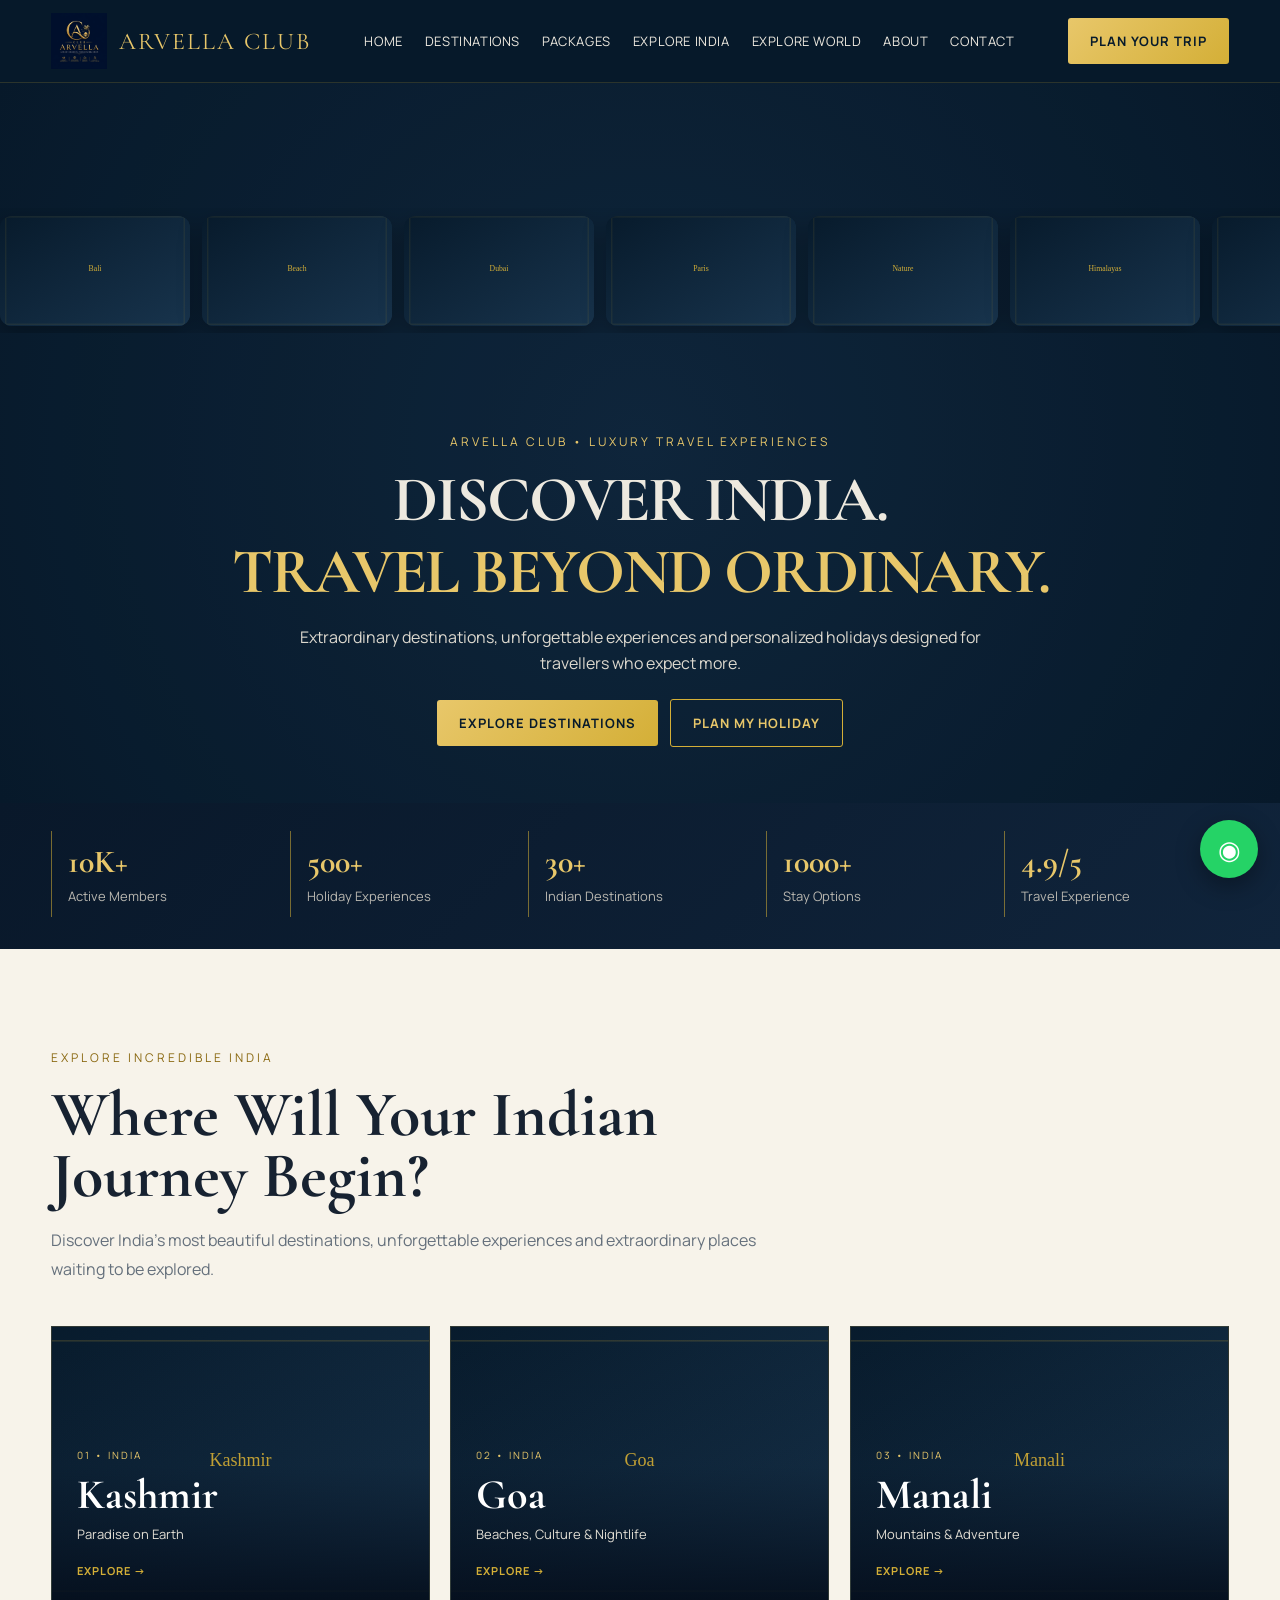
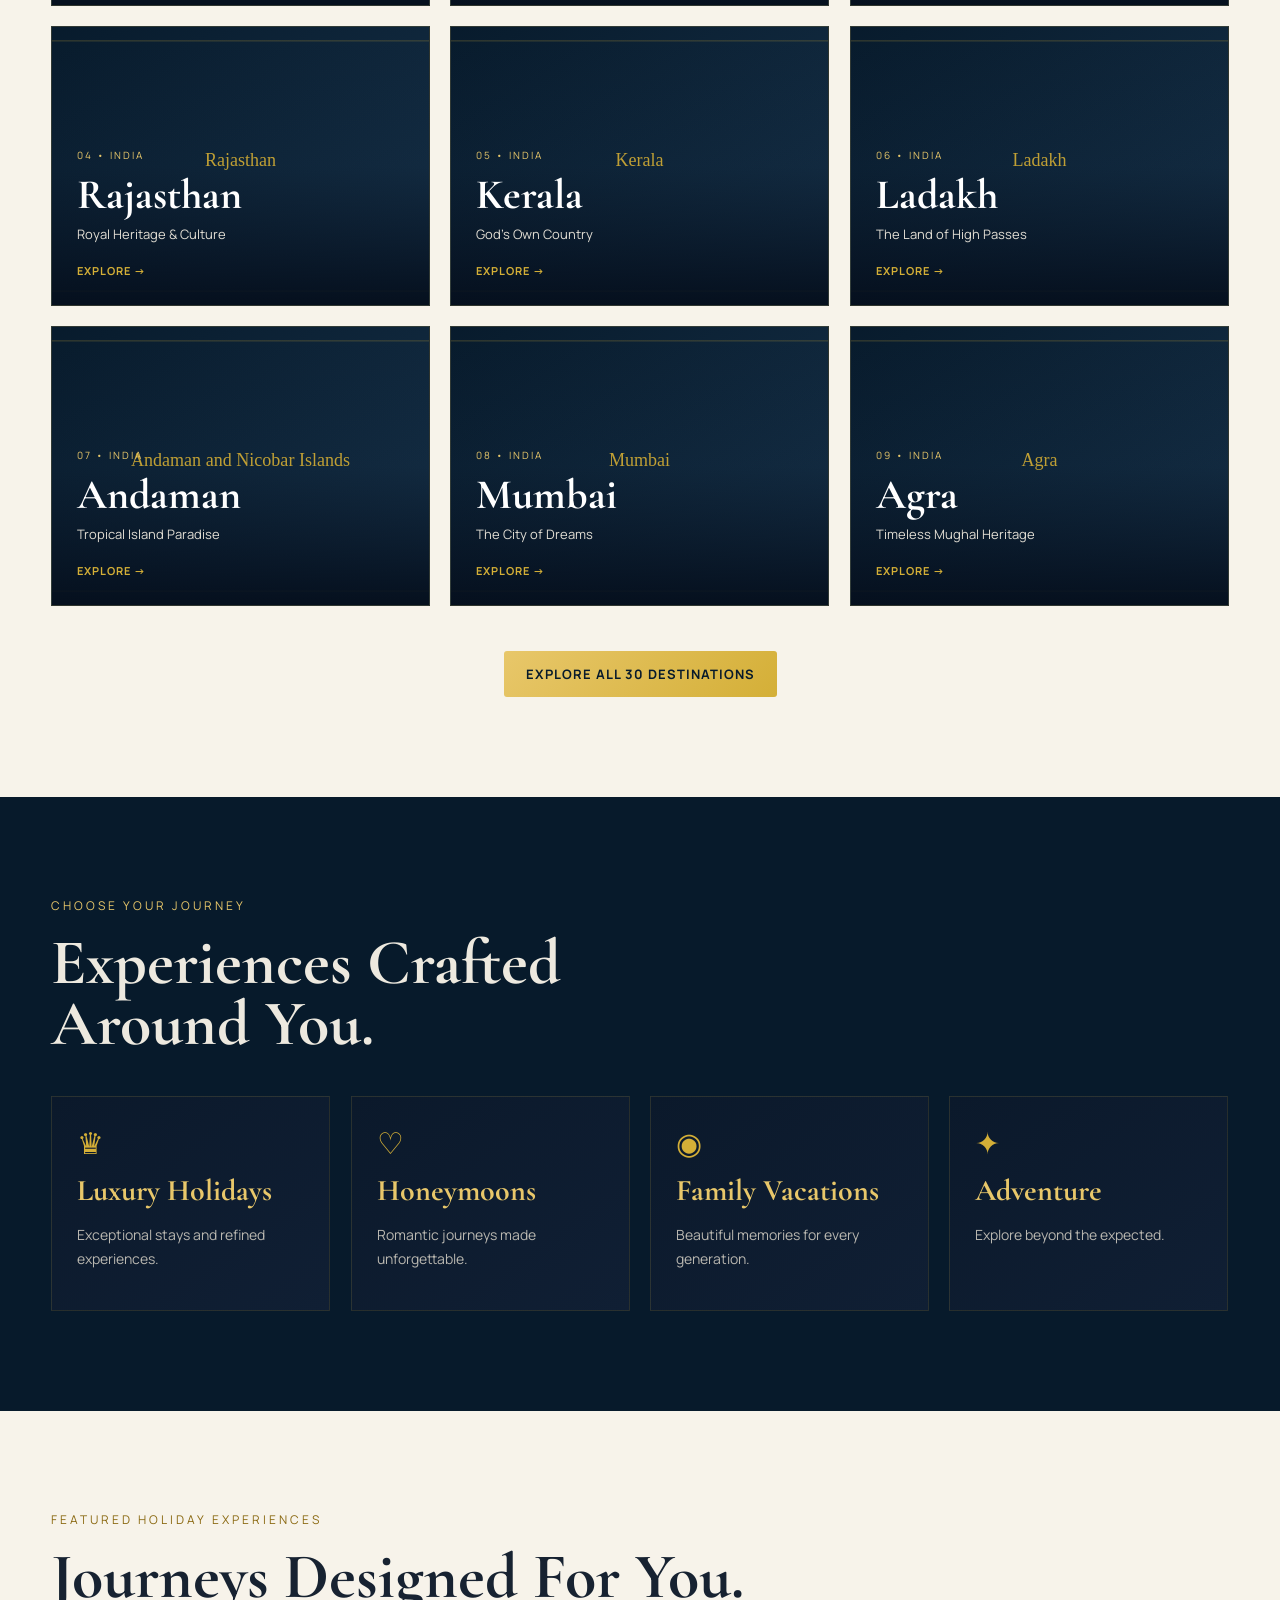
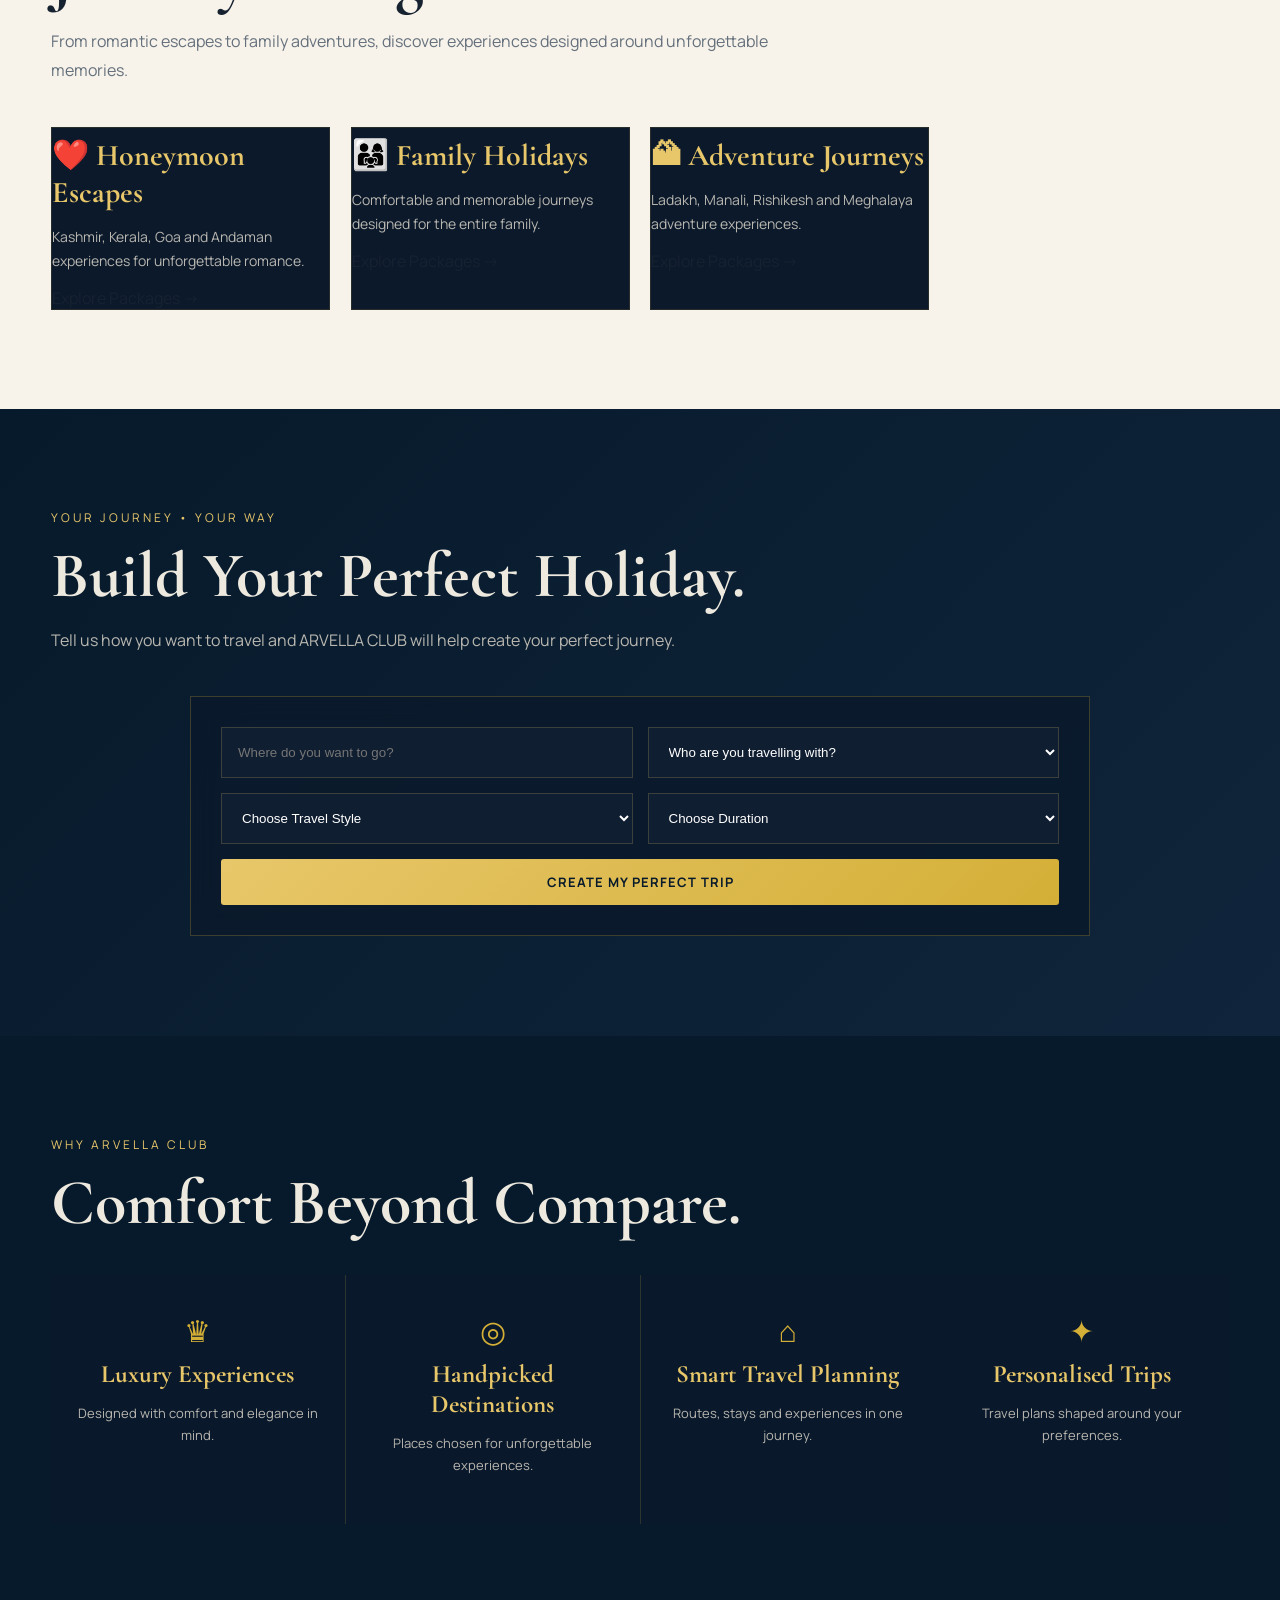
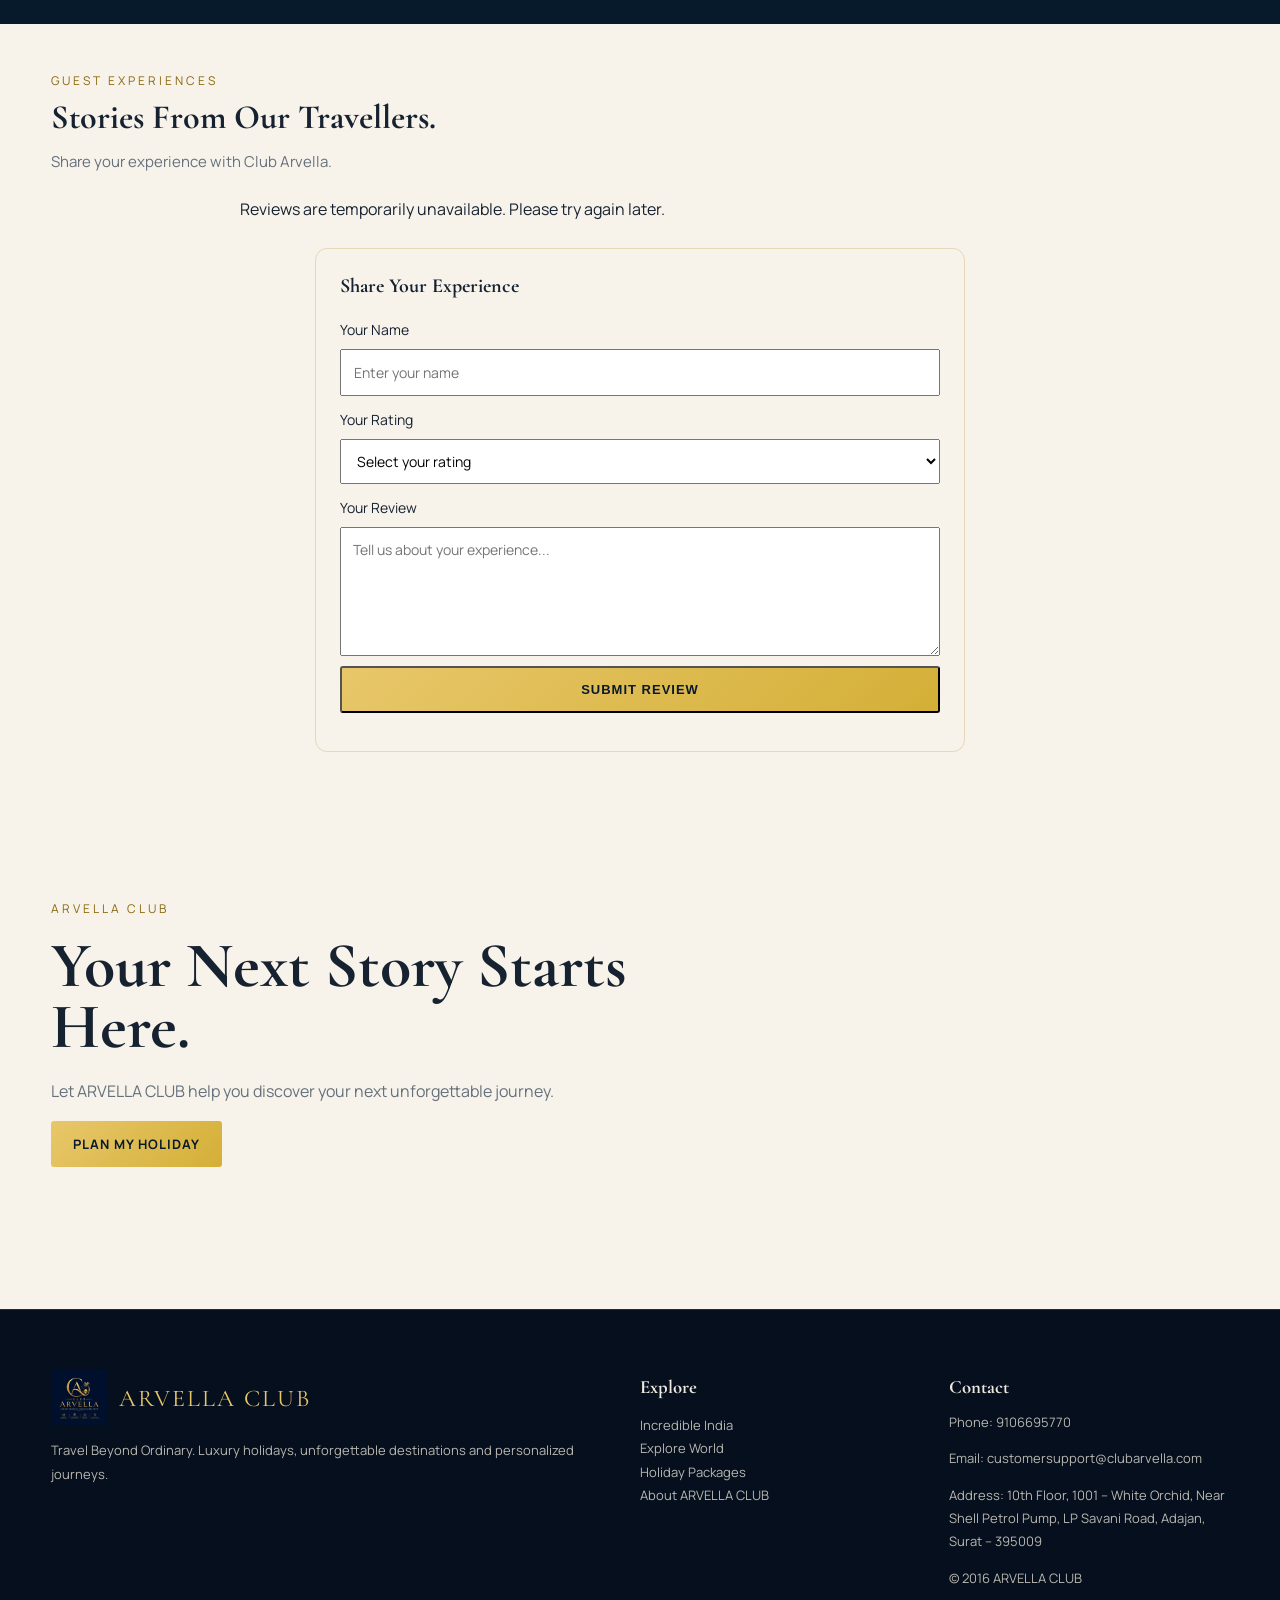
==== commit 6e939264: "Update index.html" ====
--- a/index.html
+++ b/index.html
@@ -21,7 +21,7 @@
 <a href="index.html">HOME</a>
 <a href="#destinations">DESTINATIONS</a>
 <a href="packages.html">PACKAGES</a>
-<a href="membership.html">MEMBERSHIP</a>
+<!-- <a href="membership.html">MEMBERSHIP</a> -->
 <a href="india.html">EXPLORE INDIA</a>
 <a href="world.html">EXPLORE WORLD</a>
 <a href="about.html">ABOUT</a>
--- a/style.css
+++ b/style.css
@@ -2307,3 +2307,442 @@
     padding: 18px;
   }
 }
+
+/* ===== ARVELLA FLOATING REVIEW CAROUSEL ===== */
+
+#customer-reviews #reviews-list {
+  display: block;
+  width: 100%;
+  max-width: 760px;
+  margin: 0 auto;
+}
+
+#customer-reviews .reviews-carousel {
+  width: 100%;
+  margin: 24px auto;
+}
+
+#customer-reviews .reviews-carousel-viewport {
+  overflow: hidden;
+  border-radius: 16px;
+}
+
+#customer-reviews .reviews-carousel-track {
+  display: flex;
+  align-items: stretch;
+  transition: transform 0.6s ease;
+  will-change: transform;
+}
+
+#customer-reviews .review-card {
+  box-sizing: border-box;
+  flex: 0 0 100%;
+  min-width: 0;
+  padding: 32px 28px;
+  text-align: center;
+  background: #0b1d2b;
+  color: #ffffff;
+  border: 1px solid #b99a52;
+  border-radius: 16px;
+  box-shadow: 0 12px 35px rgba(11, 29, 43, 0.12);
+}
+
+#customer-reviews .review-stars {
+  color: #dfbd60;
+  font-size: 22px;
+  letter-spacing: 3px;
+  margin: 0 0 18px;
+}
+
+#customer-reviews .review-quote {
+  color: #f4f0e8;
+  font-family: Georgia, serif;
+  font-size: 19px;
+  line-height: 1.7;
+  overflow-wrap: anywhere;
+  margin: 0 auto 20px;
+}
+
+#customer-reviews .review-author {
+  color: #dfbd60;
+  font-size: 16px;
+  margin: 0;
+}
+
+#customer-reviews .reviews-carousel-controls {
+  display: flex;
+  align-items: center;
+  justify-content: center;
+  gap: 18px;
+  margin-top: 20px;
+}
+
+#customer-reviews .reviews-arrow {
+  display: inline-flex;
+  align-items: center;
+  justify-content: center;
+  width: 42px;
+  height: 42px;
+  flex: 0 0 42px;
+  border: 1px solid #b99a52;
+  border-radius: 50%;
+  background: #0b1d2b;
+  color: #dfbd60;
+  font-size: 30px;
+  line-height: 1;
+  cursor: pointer;
+  transition: background 0.2s ease, color 0.2s ease;
+}
+
+#customer-reviews .reviews-arrow:hover {
+  background: #dfbd60;
+  color: #0b1d2b;
+}
+
+#customer-reviews .reviews-carousel-dots {
+  display: flex;
+  align-items: center;
+  justify-content: center;
+  flex-wrap: wrap;
+  gap: 8px;
+}
+
+#customer-reviews .reviews-dot {
+  width: 9px;
+  height: 9px;
+  padding: 0;
+  border: 0;
+  border-radius: 50%;
+  background: #c8c1b3;
+  cursor: pointer;
+}
+
+#customer-reviews .reviews-dot.active {
+  background: #b58b35;
+  transform: scale(1.25);
+}
+
+#customer-reviews .reviews-arrow:focus-visible,
+#customer-reviews .reviews-dot:focus-visible {
+  outline: 2px solid #b58b35;
+  outline-offset: 4px;
+}
+
+@media (max-width: 600px) {
+  #customer-reviews .review-card {
+    padding: 24px 18px;
+  }
+
+  #customer-reviews .review-quote {
+    font-size: 17px;
+  }
+
+  #customer-reviews .reviews-carousel-controls {
+    gap: 12px;
+  }
+}
+
+@media (prefers-reduced-motion: reduce) {
+  #customer-reviews .reviews-carousel-track {
+    transition: none;
+  }
+}
+
+/* ===== FIX: ARVELLA REVIEW CAROUSEL LAYOUT ===== */
+
+#customer-reviews #reviews-list {
+  display: block !important;
+  width: 100% !important;
+  max-width: 800px !important;
+  margin: 0 auto !important;
+}
+
+#customer-reviews .reviews-carousel {
+  display: block !important;
+  width: 100% !important;
+  max-width: 800px !important;
+  margin: 28px auto !important;
+}
+
+#customer-reviews .reviews-carousel-viewport {
+  display: block !important;
+  width: 100% !important;
+  overflow: hidden !important;
+  border-radius: 16px;
+}
+
+#customer-reviews .reviews-carousel-track {
+  display: flex !important;
+  flex-direction: row !important;
+  width: 100% !important;
+  transition: transform 0.6s ease;
+}
+
+#customer-reviews .reviews-carousel-track .review-card {
+  display: block !important;
+  box-sizing: border-box !important;
+  flex: 0 0 100% !important;
+  width: 100% !important;
+  max-width: 100% !important;
+  min-width: 100% !important;
+  margin: 0 !important;
+  padding: 30px 26px !important;
+  text-align: center !important;
+  background: #0b1d2b !important;
+  color: #ffffff !important;
+  border: 1px solid #b99a52 !important;
+  border-radius: 16px !important;
+}
+
+#customer-reviews .reviews-carousel-track .review-quote {
+  color: #f4f0e8 !important;
+  font-size: 18px;
+  line-height: 1.7;
+  overflow-wrap: anywhere;
+}
+
+#customer-reviews .reviews-carousel-track .review-author {
+  color: #dfbd60 !important;
+}
+
+#customer-reviews .reviews-carousel-controls {
+  display: flex !important;
+  justify-content: center !important;
+  align-items: center !important;
+  gap: 18px;
+  margin-top: 20px;
+}
+
+#customer-reviews .reviews-carousel-dots {
+  display: flex !important;
+  flex-wrap: wrap;
+  justify-content: center;
+  gap: 8px;
+}
+
+@media (max-width: 600px) {
+  #customer-reviews .reviews-carousel-track .review-card {
+    padding: 22px 16px !important;
+  }
+}
+
+/* ===== COMPACT PREMIUM HERO SPACING ===== */
+
+.premium-hero {
+  min-height: 620px !important;
+  padding-bottom: 20px !important;
+}
+
+.premium-hero-content {
+  padding-top: 55px !important;
+  padding-bottom: 30px !important;
+}
+
+.premium-hero-content .eyebrow {
+  margin-bottom: 14px !important;
+}
+
+.premium-hero-content h1 {
+  margin-top: 0 !important;
+  margin-bottom: 20px !important;
+  line-height: 1.12 !important;
+}
+
+.premium-hero-content p {
+  margin-top: 0 !important;
+  margin-bottom: 24px !important;
+}
+
+.premium-hero-content .hero-buttons {
+  margin-top: 0 !important;
+  gap: 14px !important;
+}
+
+.premium-hero .floating-row {
+  margin-top: 0 !important;
+}
+
+@media (max-width: 768px) {
+  .premium-hero {
+    min-height: 540px !important;
+    padding-bottom: 12px !important;
+  }
+
+  .premium-hero-content {
+    padding-top: 38px !important;
+    padding-bottom: 20px !important;
+  }
+
+  .premium-hero-content h1 {
+    font-size: clamp(32px, 8vw, 48px) !important;
+    line-height: 1.15 !important;
+    margin-bottom: 16px !important;
+  }
+
+  .premium-hero-content p {
+    margin-bottom: 18px !important;
+  }
+}
+
+/* ===== ARVELLA HERO: FIX OVERLAPPING ===== */
+
+.premium-hero {
+  min-height: 0 !important;
+  height: auto !important;
+  padding: 0 0 28px !important;
+  overflow: hidden;
+}
+
+.premium-hero-content {
+  position: relative;
+  z-index: 5;
+  padding-top: 64px !important;
+  padding-bottom: 28px !important;
+  text-align: center;
+}
+
+.premium-hero-content .eyebrow {
+  margin-bottom: 14px !important;
+  font-size: 12px;
+  letter-spacing: 3px;
+}
+
+.premium-hero-content h1 {
+  margin: 0 auto 18px !important;
+  font-size: clamp(38px, 5vw, 64px) !important;
+  line-height: 1.12 !important;
+}
+
+.premium-hero-content p {
+  max-width: 700px;
+  margin: 0 auto 22px !important;
+  font-size: 16px;
+  line-height: 1.6;
+}
+
+.premium-hero-content .hero-buttons {
+  display: flex;
+  justify-content: center;
+  flex-wrap: wrap;
+  gap: 12px !important;
+  margin: 0 !important;
+}
+
+.premium-hero .floating-row {
+  position: relative;
+  z-index: 1;
+  margin: 0 !important;
+}
+
+.premium-hero .floating-row-left {
+  margin-top: 0 !important;
+}
+
+.premium-hero .floating-row-right {
+  margin-top: 10px !important;
+}
+
+/* ===== COMPACT, READABLE STATISTICS ===== */
+
+.stats-section {
+  padding-top: 28px !important;
+  padding-bottom: 32px !important;
+}
+
+.premium-stats {
+  gap: 14px !important;
+}
+
+.premium-stats .stat {
+  padding: 12px 16px !important;
+}
+
+.premium-stats .stat b {
+  font-size: clamp(24px, 2.5vw, 34px) !important;
+  line-height: 1.2 !important;
+}
+
+.premium-stats .stat span {
+  display: block;
+  margin-top: 6px;
+  font-size: 13px !important;
+  line-height: 1.4 !important;
+}
+
+/* ===== MOBILE ===== */
+
+@media (max-width: 768px) {
+  .premium-hero-content {
+    padding-top: 42px !important;
+    padding-bottom: 22px !important;
+  }
+
+  .premium-hero-content h1 {
+    font-size: clamp(30px, 8vw, 46px) !important;
+  }
+
+  .premium-hero-content p {
+    font-size: 15px;
+  }
+
+  .stats-section {
+    padding-top: 20px !important;
+    padding-bottom: 24px !important;
+  }
+
+  .premium-stats {
+    gap: 8px !important;
+  }
+
+  .premium-stats .stat {
+    padding: 10px 8px !important;
+  }
+
+  .premium-stats .stat b {
+    font-size: 24px !important;
+  }
+
+  .premium-stats .stat span {
+    font-size: 12px !important;
+  }
+}
+
+/* RESTORE BOTH DESTINATION IMAGE ROWS */
+
+.premium-hero .floating-row {
+  position: relative !important;
+  display: flex !important;
+  flex-direction: row !important;
+  width: 100% !important;
+  gap: 12px !important;
+  overflow: hidden !important;
+  margin: 0 !important;
+  padding: 0 0 8px !important;
+}
+
+.premium-hero .floating-row-left {
+  margin-top: 0 !important;
+  margin-bottom: 12px !important;
+}
+
+.premium-hero .floating-row-right {
+  margin-top: 0 !important;
+  margin-bottom: 24px !important;
+}
+
+/* Keep images in a neat horizontal strip */
+.premium-hero .floating-row img {
+  flex: 0 0 190px;
+  width: 190px !important;
+  height: 110px !important;
+  object-fit: cover !important;
+  border-radius: 12px !important;
+}
+
+@media (max-width: 768px) {
+  .premium-hero .floating-row img {
+    flex-basis: 145px;
+    width: 145px !important;
+    height: 88px !important;
+  }
+}
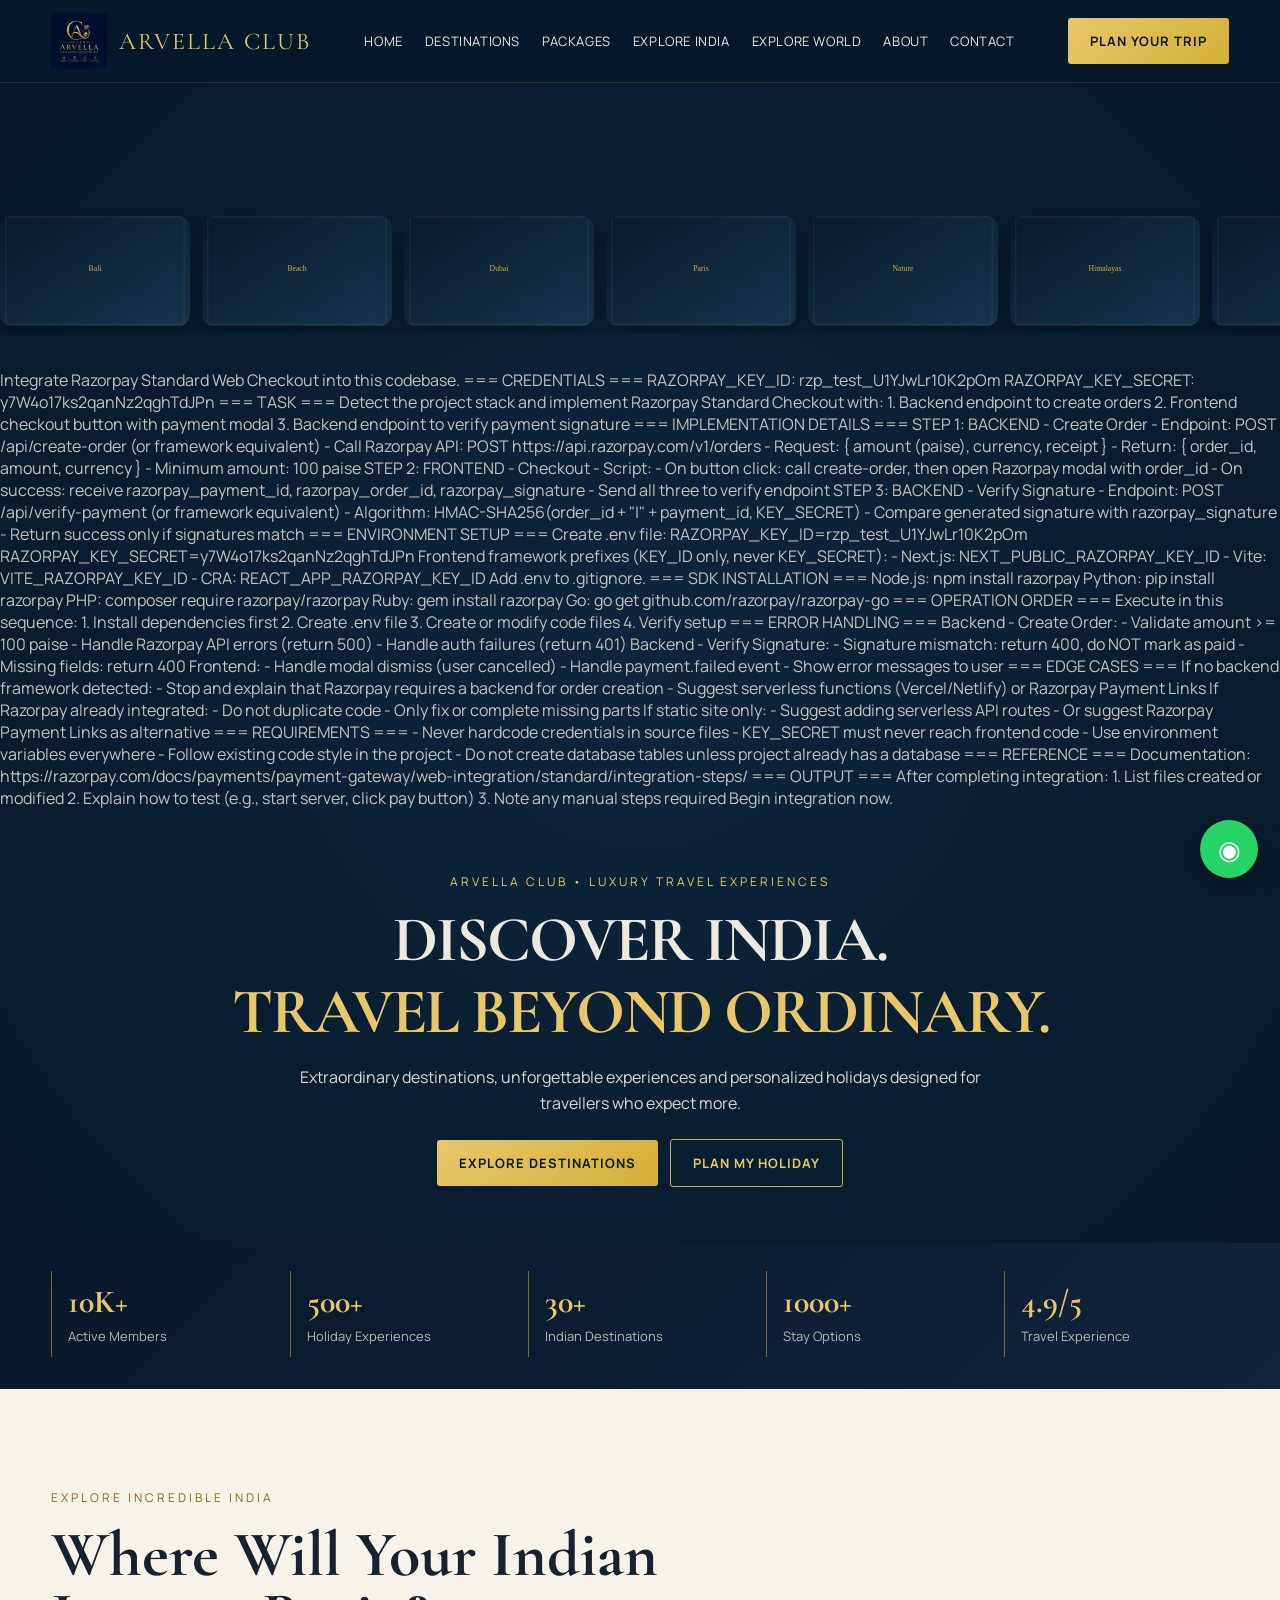
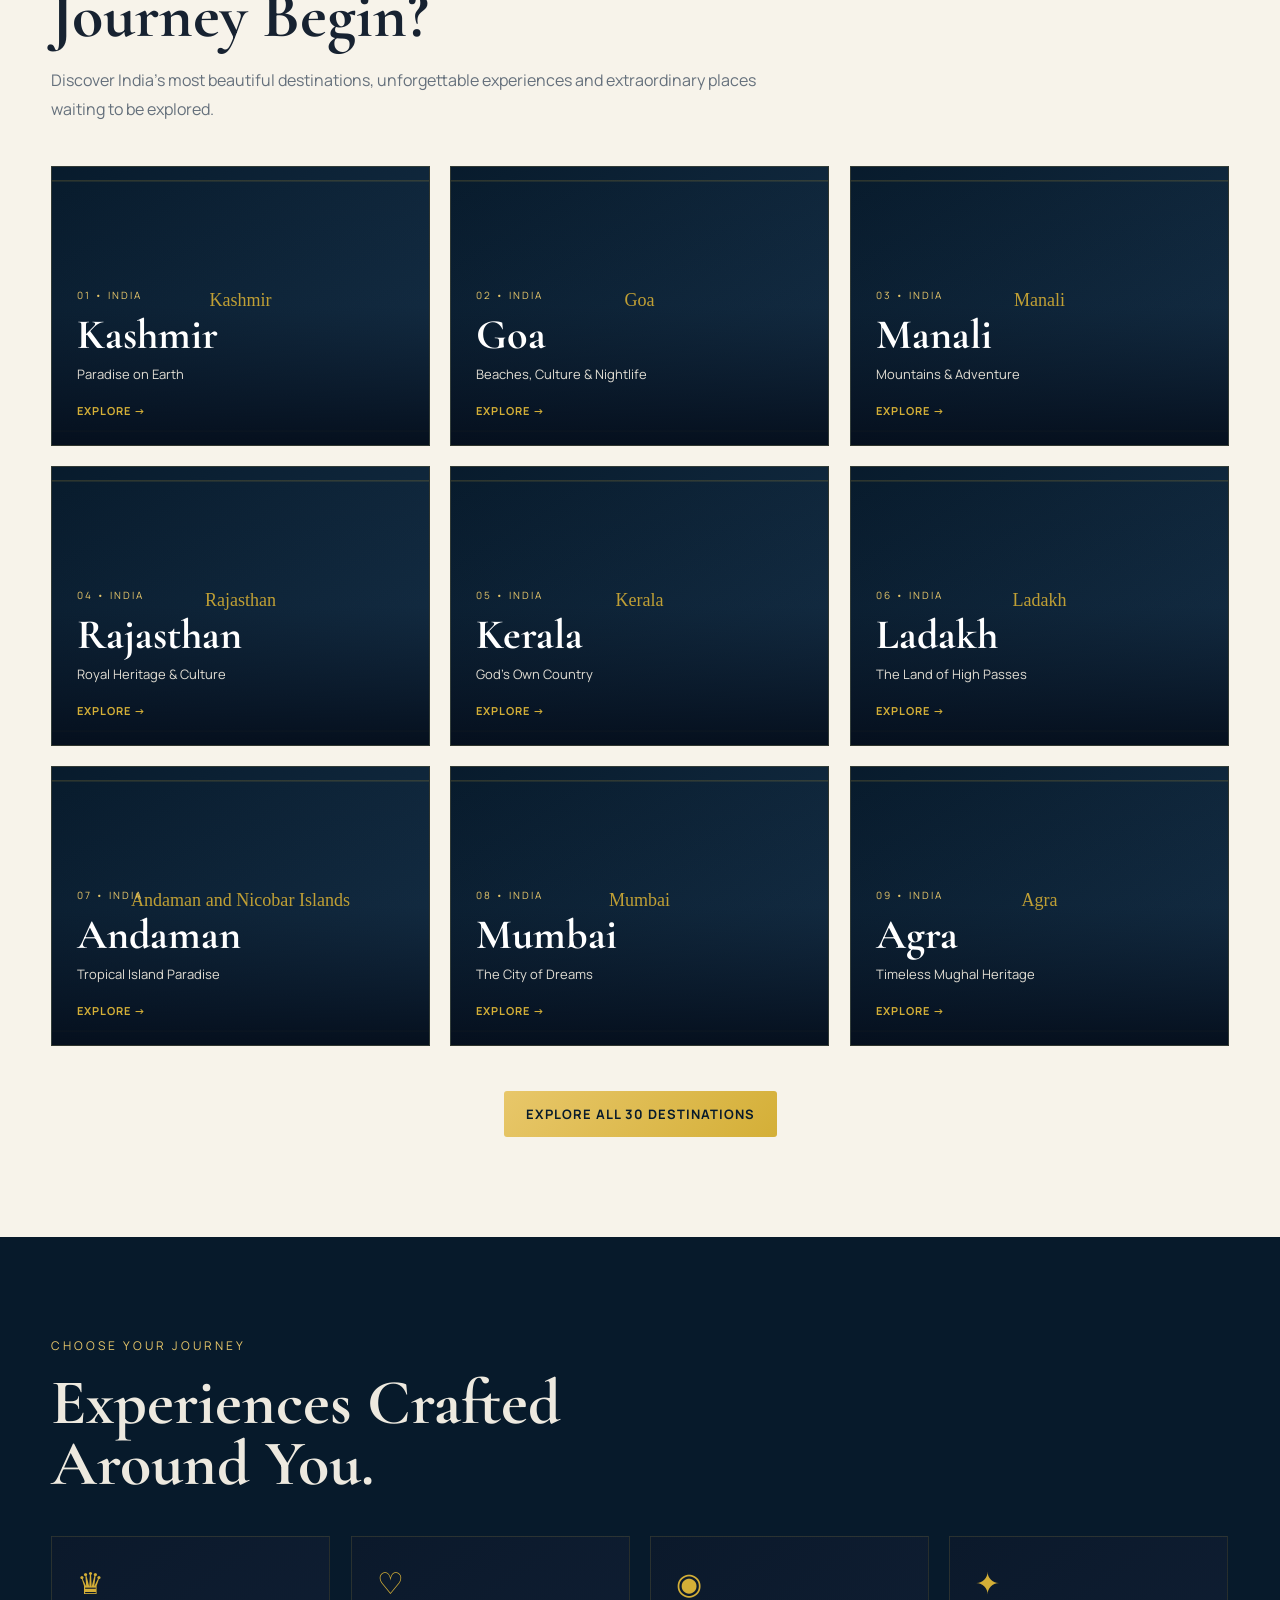
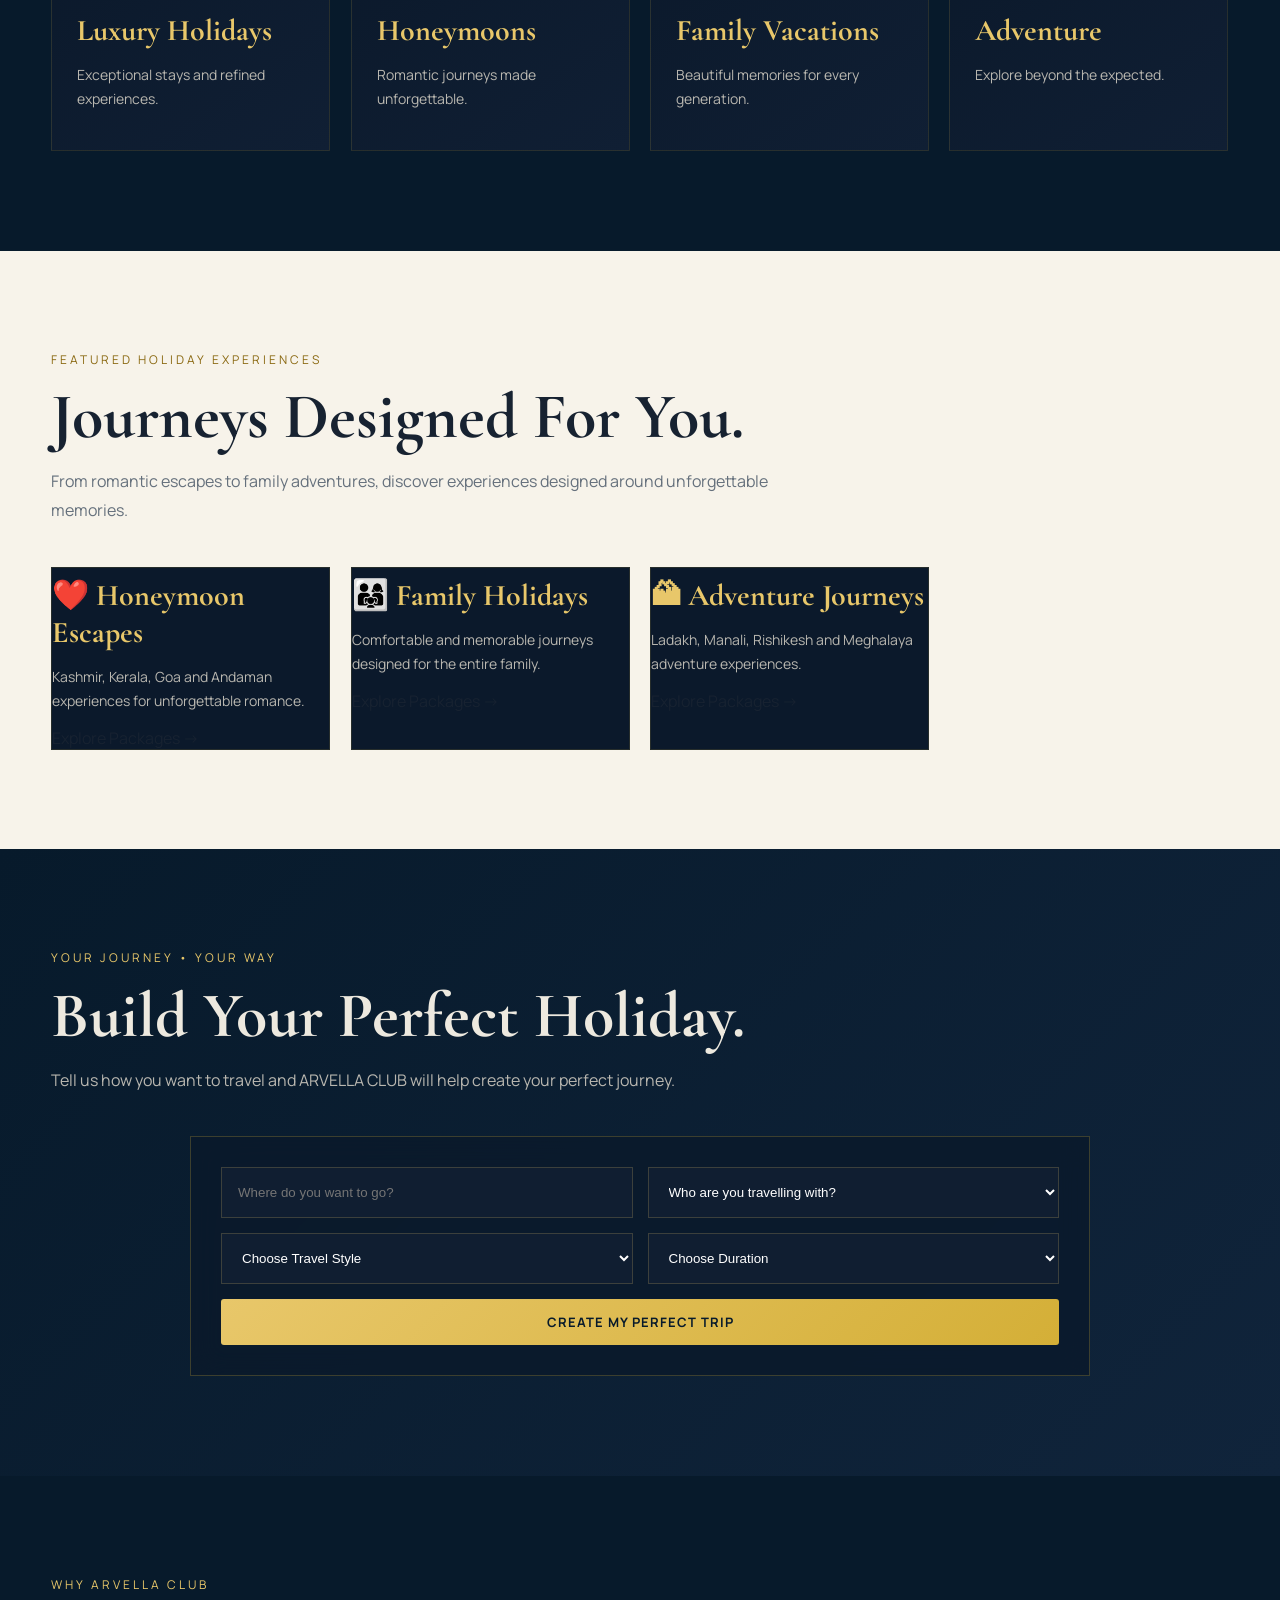
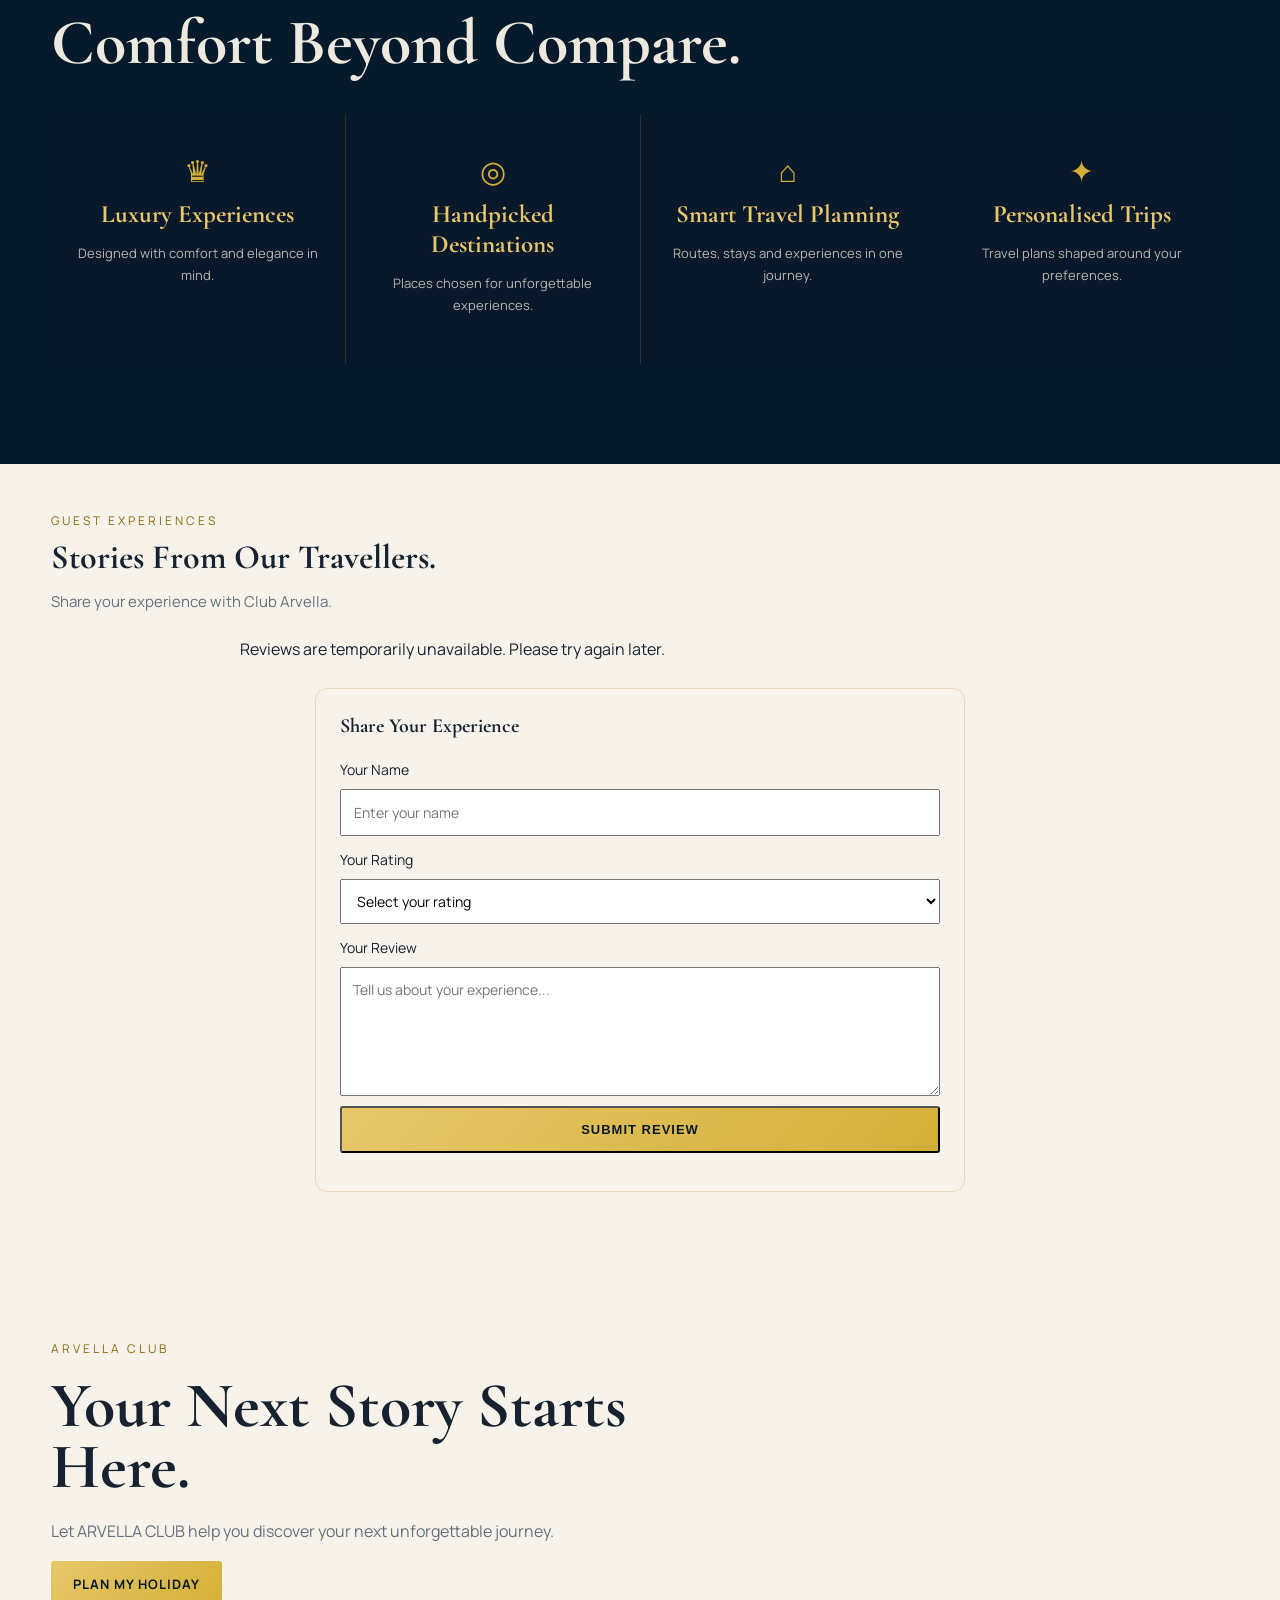
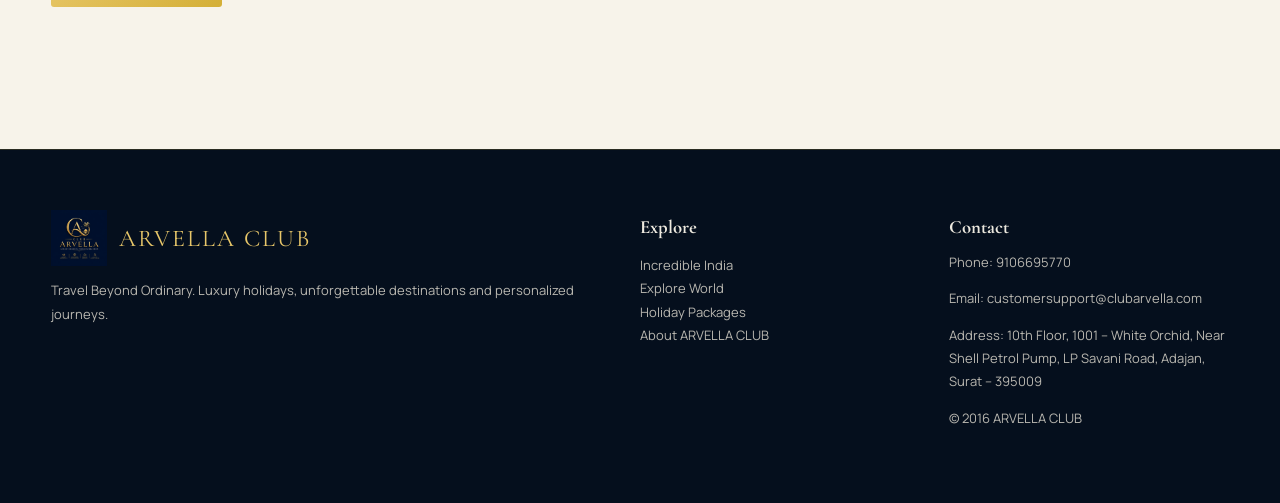
==== commit 3e166bc2: "Update index.html" ====
--- a/index.html
+++ b/index.html
@@ -74,6 +74,120 @@
 </div>
 </div>
 <!-- HERO CONTENT -->
+        Integrate Razorpay Standard Web Checkout into this codebase.
+
+=== CREDENTIALS ===
+
+RAZORPAY_KEY_ID: rzp_test_U1YJwLr10K2pOm
+RAZORPAY_KEY_SECRET: y7W4o17ks2qanNz2qghTdJPn
+
+=== TASK ===
+
+Detect the project stack and implement Razorpay Standard Checkout with:
+1. Backend endpoint to create orders
+2. Frontend checkout button with payment modal
+3. Backend endpoint to verify payment signature
+
+=== IMPLEMENTATION DETAILS ===
+
+STEP 1: BACKEND - Create Order
+- Endpoint: POST /api/create-order (or framework equivalent)
+- Call Razorpay API: POST https://api.razorpay.com/v1/orders
+- Request: { amount (paise), currency, receipt }
+- Return: { order_id, amount, currency }
+- Minimum amount: 100 paise
+
+STEP 2: FRONTEND - Checkout
+- Script: <script src="https://checkout.razorpay.com/v1/checkout.js"></script>
+- On button click: call create-order, then open Razorpay modal with order_id
+- On success: receive razorpay_payment_id, razorpay_order_id, razorpay_signature
+- Send all three to verify endpoint
+
+STEP 3: BACKEND - Verify Signature
+- Endpoint: POST /api/verify-payment (or framework equivalent)
+- Algorithm: HMAC-SHA256(order_id + "|" + payment_id, KEY_SECRET)
+- Compare generated signature with razorpay_signature
+- Return success only if signatures match
+
+=== ENVIRONMENT SETUP ===
+
+Create .env file:
+RAZORPAY_KEY_ID=rzp_test_U1YJwLr10K2pOm
+RAZORPAY_KEY_SECRET=y7W4o17ks2qanNz2qghTdJPn
+
+Frontend framework prefixes (KEY_ID only, never KEY_SECRET):
+- Next.js: NEXT_PUBLIC_RAZORPAY_KEY_ID
+- Vite: VITE_RAZORPAY_KEY_ID
+- CRA: REACT_APP_RAZORPAY_KEY_ID
+
+Add .env to .gitignore.
+
+=== SDK INSTALLATION ===
+
+Node.js: npm install razorpay
+Python: pip install razorpay
+PHP: composer require razorpay/razorpay
+Ruby: gem install razorpay
+Go: go get github.com/razorpay/razorpay-go
+
+=== OPERATION ORDER ===
+
+Execute in this sequence:
+1. Install dependencies first
+2. Create .env file
+3. Create or modify code files
+4. Verify setup
+
+=== ERROR HANDLING ===
+
+Backend - Create Order:
+- Validate amount >= 100 paise
+- Handle Razorpay API errors (return 500)
+- Handle auth failures (return 401)
+
+Backend - Verify Signature:
+- Signature mismatch: return 400, do NOT mark as paid
+- Missing fields: return 400
+
+Frontend:
+- Handle modal dismiss (user cancelled)
+- Handle payment.failed event
+- Show error messages to user
+
+=== EDGE CASES ===
+
+If no backend framework detected:
+- Stop and explain that Razorpay requires a backend for order creation
+- Suggest serverless functions (Vercel/Netlify) or Razorpay Payment Links
+
+If Razorpay already integrated:
+- Do not duplicate code
+- Only fix or complete missing parts
+
+If static site only:
+- Suggest adding serverless API routes
+- Or suggest Razorpay Payment Links as alternative
+
+=== REQUIREMENTS ===
+
+- Never hardcode credentials in source files
+- KEY_SECRET must never reach frontend code
+- Use environment variables everywhere
+- Follow existing code style in the project
+- Do not create database tables unless project already has a database
+
+=== REFERENCE ===
+
+Documentation: https://razorpay.com/docs/payments/payment-gateway/web-integration/standard/integration-steps/
+
+=== OUTPUT ===
+
+After completing integration:
+1. List files created or modified
+2. Explain how to test (e.g., start server, click pay button)
+3. Note any manual steps required
+
+Begin integration now.
 <div class="container premium-hero-content">
 <div class="eyebrow">
         ARVELLA CLUB • LUXURY TRAVEL EXPERIENCES
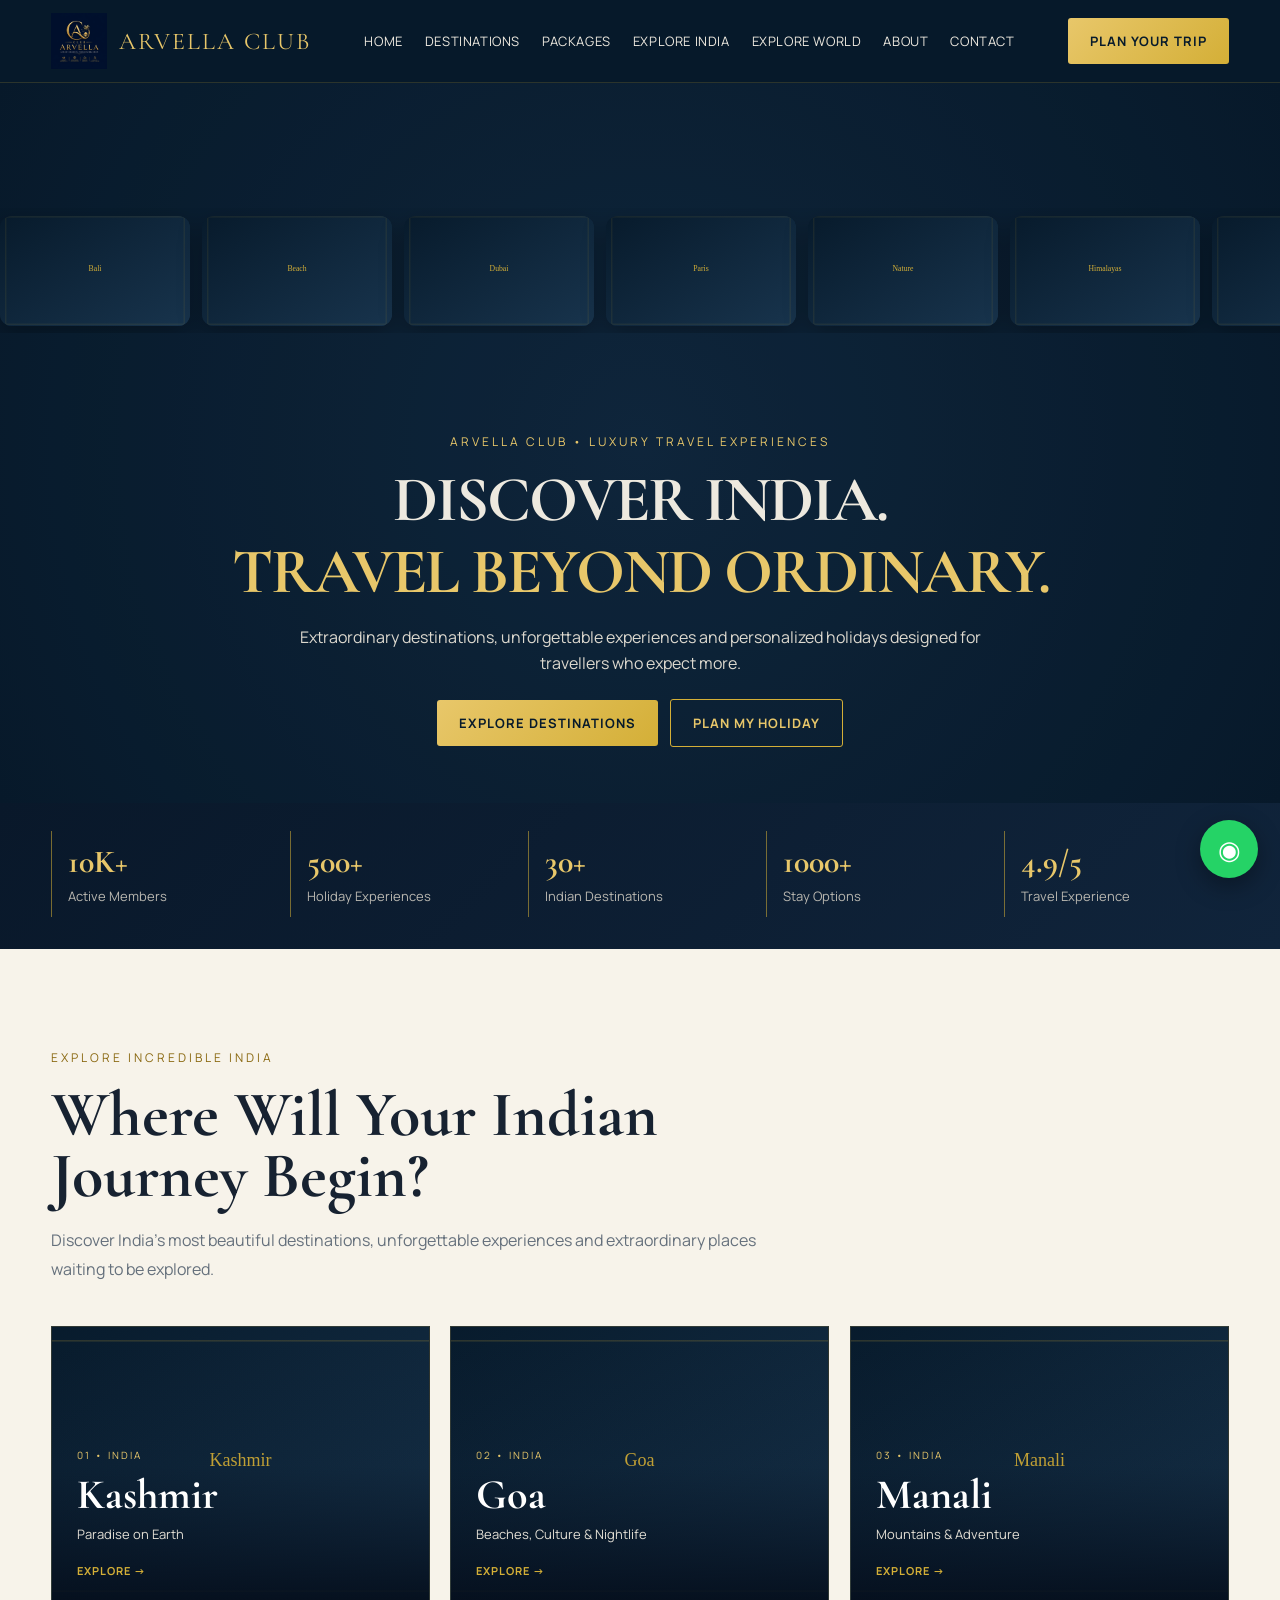
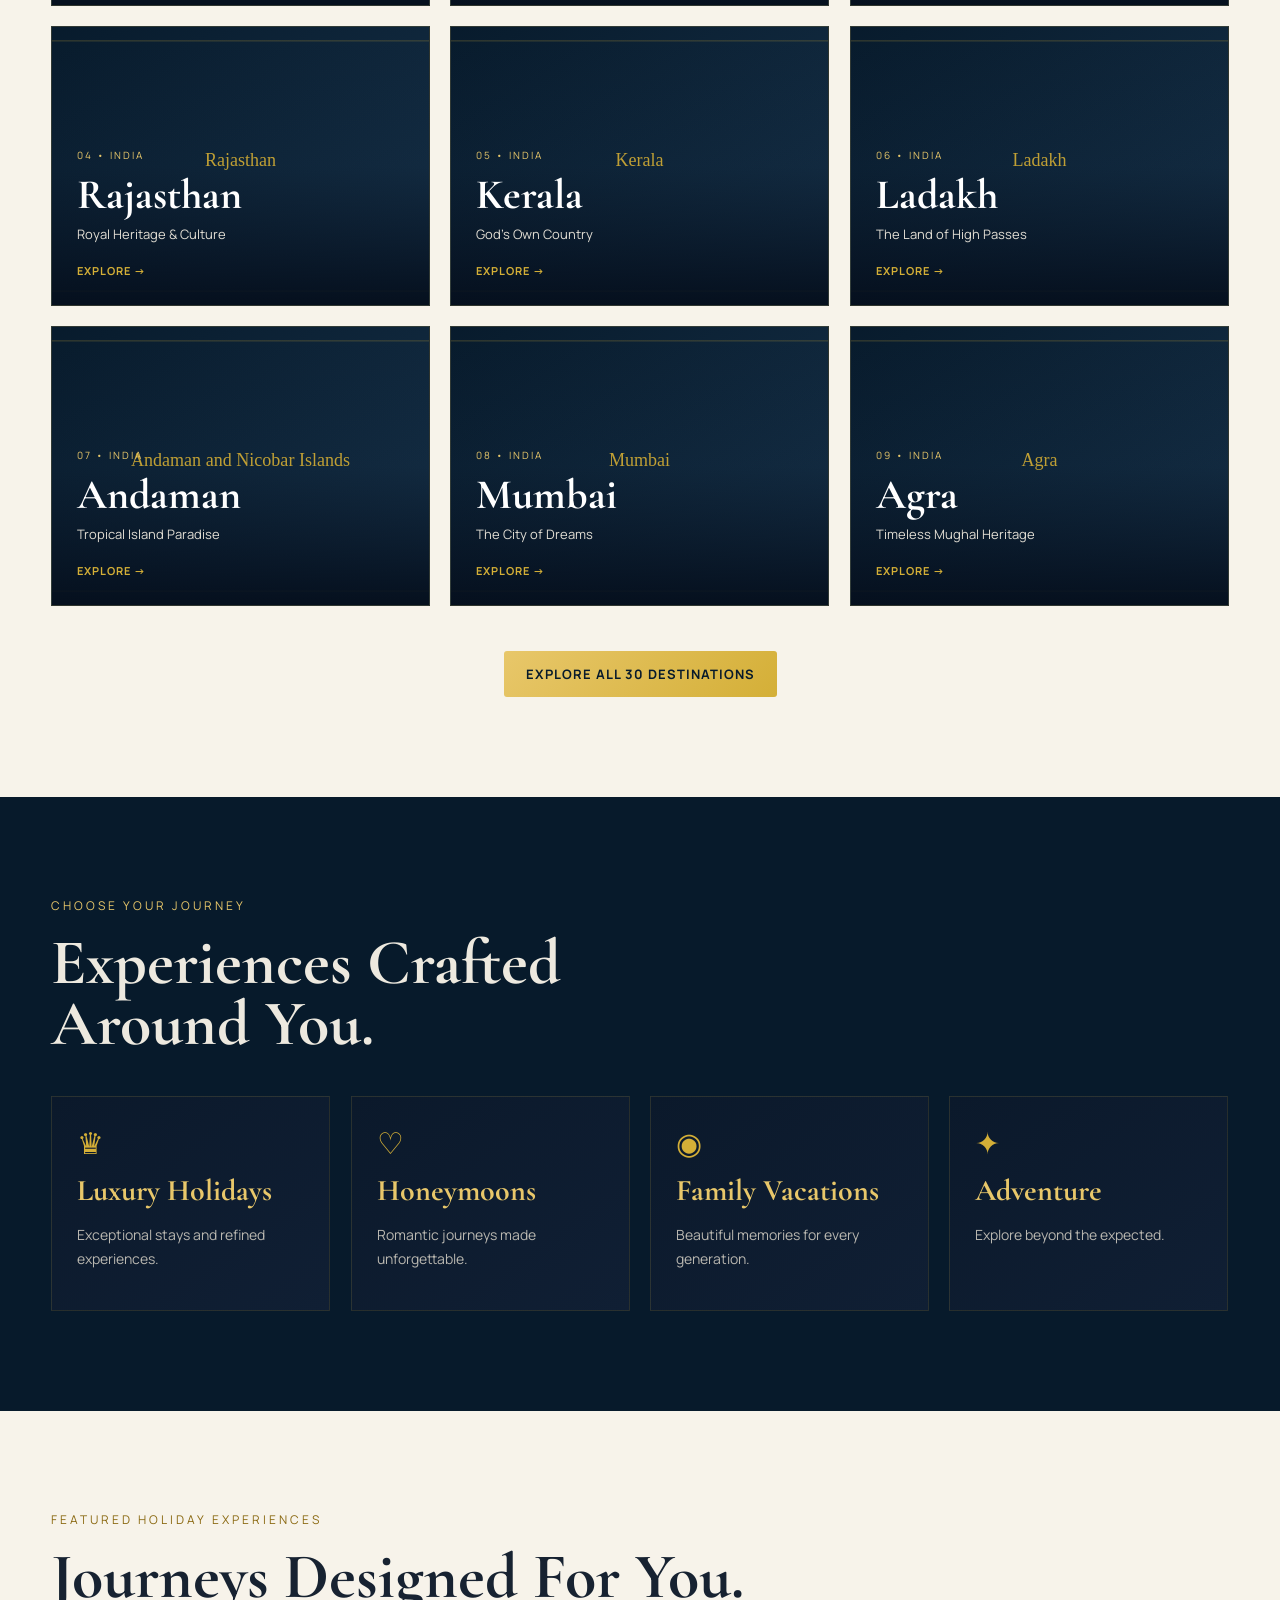
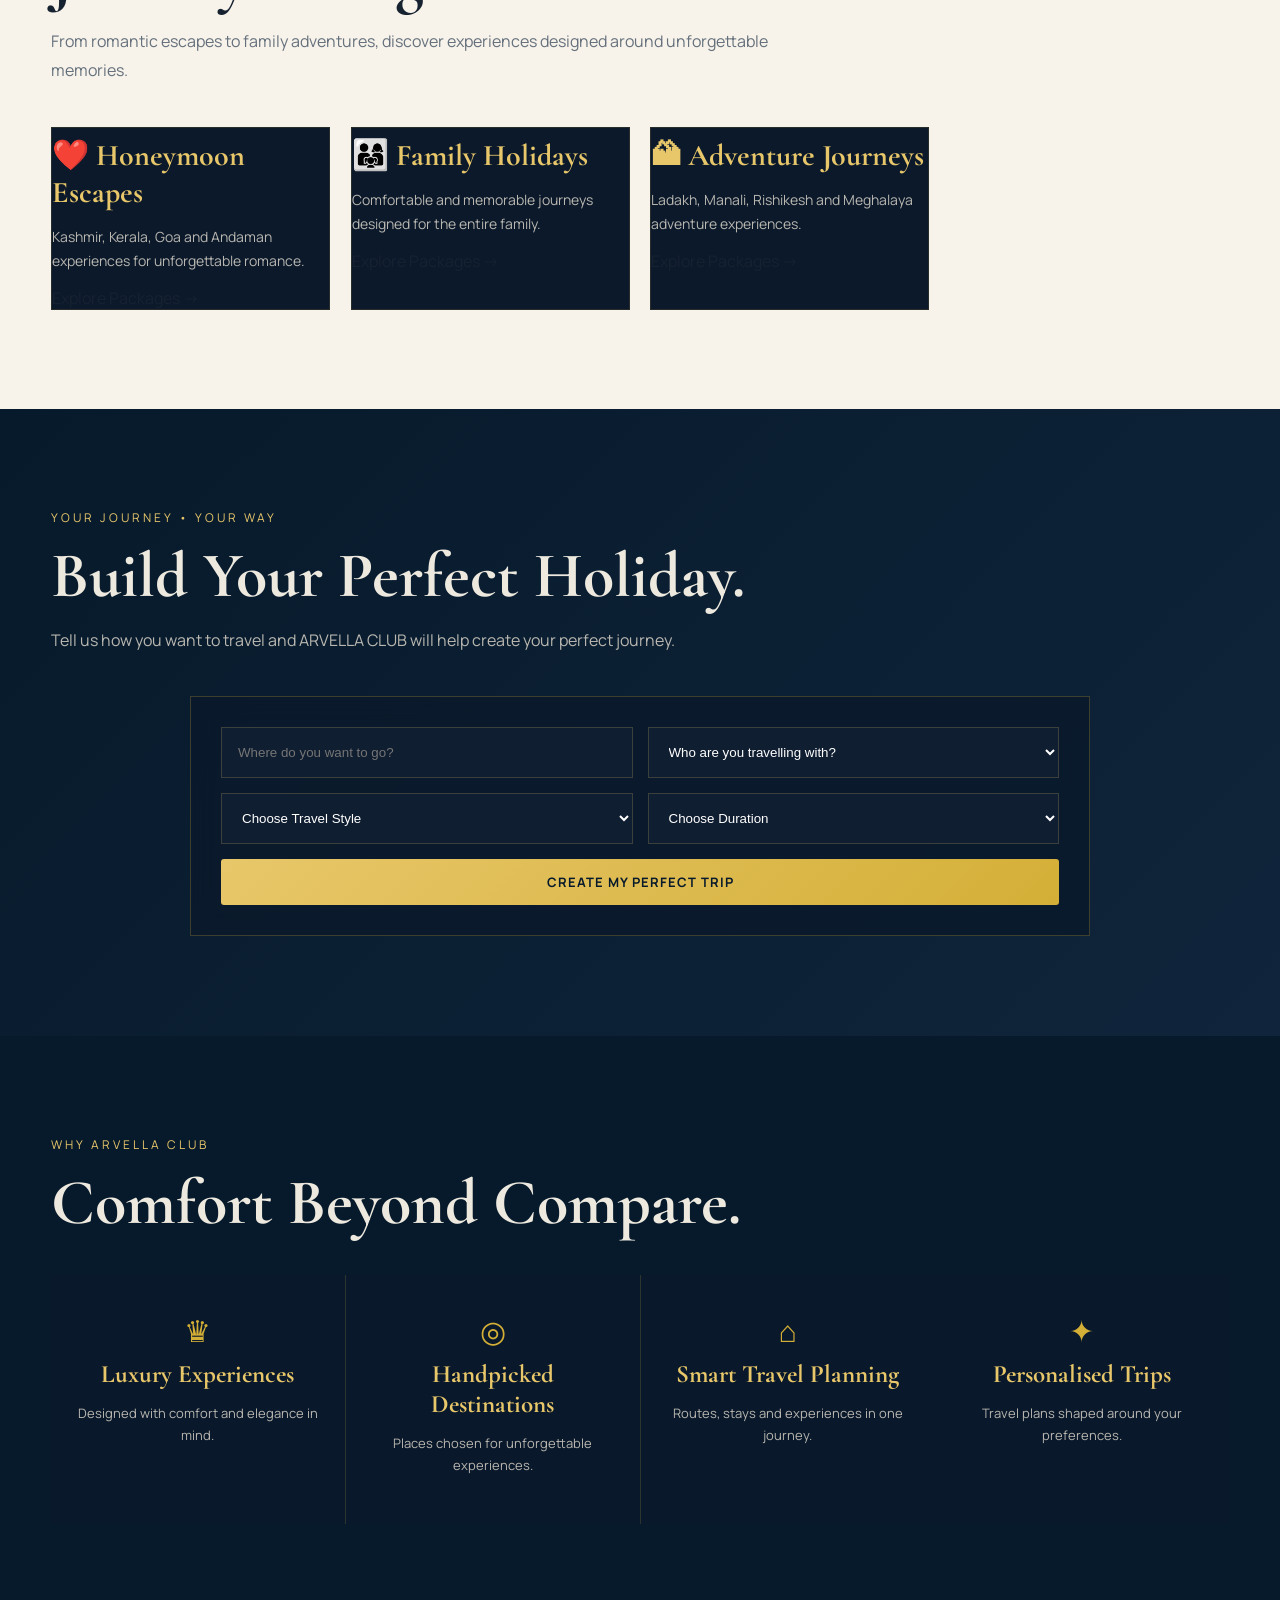
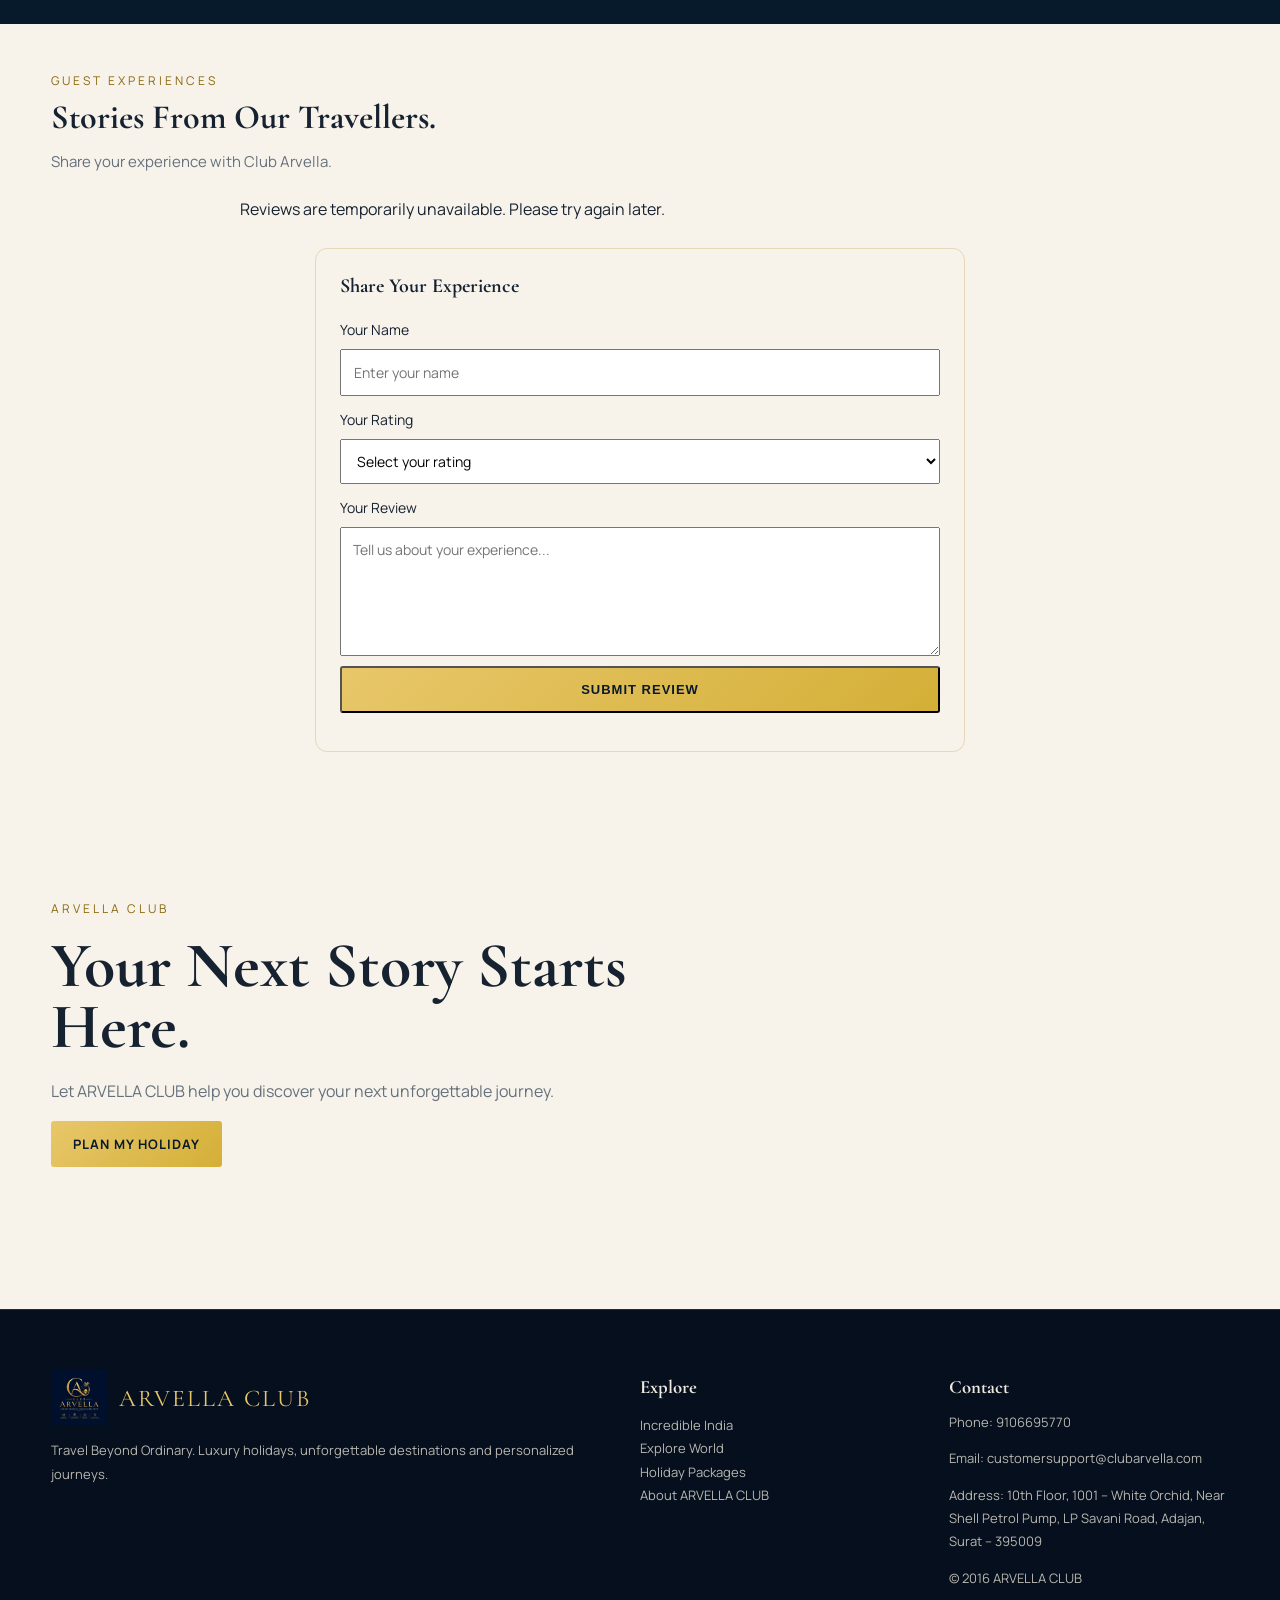
==== commit c04d9dd8: "Update index.html" ====
--- a/index.html
+++ b/index.html
@@ -74,120 +74,6 @@
 </div>
 </div>
 <!-- HERO CONTENT -->
-        Integrate Razorpay Standard Web Checkout into this codebase.
-
-=== CREDENTIALS ===
-
-RAZORPAY_KEY_ID: rzp_test_U1YJwLr10K2pOm
-RAZORPAY_KEY_SECRET: y7W4o17ks2qanNz2qghTdJPn
-
-=== TASK ===
-
-Detect the project stack and implement Razorpay Standard Checkout with:
-1. Backend endpoint to create orders
-2. Frontend checkout button with payment modal
-3. Backend endpoint to verify payment signature
-
-=== IMPLEMENTATION DETAILS ===
-
-STEP 1: BACKEND - Create Order
-- Endpoint: POST /api/create-order (or framework equivalent)
-- Call Razorpay API: POST https://api.razorpay.com/v1/orders
-- Request: { amount (paise), currency, receipt }
-- Return: { order_id, amount, currency }
-- Minimum amount: 100 paise
-
-STEP 2: FRONTEND - Checkout
-- Script: <script src="https://checkout.razorpay.com/v1/checkout.js"></script>
-- On button click: call create-order, then open Razorpay modal with order_id
-- On success: receive razorpay_payment_id, razorpay_order_id, razorpay_signature
-- Send all three to verify endpoint
-
-STEP 3: BACKEND - Verify Signature
-- Endpoint: POST /api/verify-payment (or framework equivalent)
-- Algorithm: HMAC-SHA256(order_id + "|" + payment_id, KEY_SECRET)
-- Compare generated signature with razorpay_signature
-- Return success only if signatures match
-
-=== ENVIRONMENT SETUP ===
-
-Create .env file:
-RAZORPAY_KEY_ID=rzp_test_U1YJwLr10K2pOm
-RAZORPAY_KEY_SECRET=y7W4o17ks2qanNz2qghTdJPn
-
-Frontend framework prefixes (KEY_ID only, never KEY_SECRET):
-- Next.js: NEXT_PUBLIC_RAZORPAY_KEY_ID
-- Vite: VITE_RAZORPAY_KEY_ID
-- CRA: REACT_APP_RAZORPAY_KEY_ID
-
-Add .env to .gitignore.
-
-=== SDK INSTALLATION ===
-
-Node.js: npm install razorpay
-Python: pip install razorpay
-PHP: composer require razorpay/razorpay
-Ruby: gem install razorpay
-Go: go get github.com/razorpay/razorpay-go
-
-=== OPERATION ORDER ===
-
-Execute in this sequence:
-1. Install dependencies first
-2. Create .env file
-3. Create or modify code files
-4. Verify setup
-
-=== ERROR HANDLING ===
-
-Backend - Create Order:
-- Validate amount >= 100 paise
-- Handle Razorpay API errors (return 500)
-- Handle auth failures (return 401)
-
-Backend - Verify Signature:
-- Signature mismatch: return 400, do NOT mark as paid
-- Missing fields: return 400
-
-Frontend:
-- Handle modal dismiss (user cancelled)
-- Handle payment.failed event
-- Show error messages to user
-
-=== EDGE CASES ===
-
-If no backend framework detected:
-- Stop and explain that Razorpay requires a backend for order creation
-- Suggest serverless functions (Vercel/Netlify) or Razorpay Payment Links
-
-If Razorpay already integrated:
-- Do not duplicate code
-- Only fix or complete missing parts
-
-If static site only:
-- Suggest adding serverless API routes
-- Or suggest Razorpay Payment Links as alternative
-
-=== REQUIREMENTS ===
-
-- Never hardcode credentials in source files
-- KEY_SECRET must never reach frontend code
-- Use environment variables everywhere
-- Follow existing code style in the project
-- Do not create database tables unless project already has a database
-
-=== REFERENCE ===
-
-Documentation: https://razorpay.com/docs/payments/payment-gateway/web-integration/standard/integration-steps/
-
-=== OUTPUT ===
-
-After completing integration:
-1. List files created or modified
-2. Explain how to test (e.g., start server, click pay button)
-3. Note any manual steps required
-
-Begin integration now.
 <div class="container premium-hero-content">
 <div class="eyebrow">
         ARVELLA CLUB • LUXURY TRAVEL EXPERIENCES
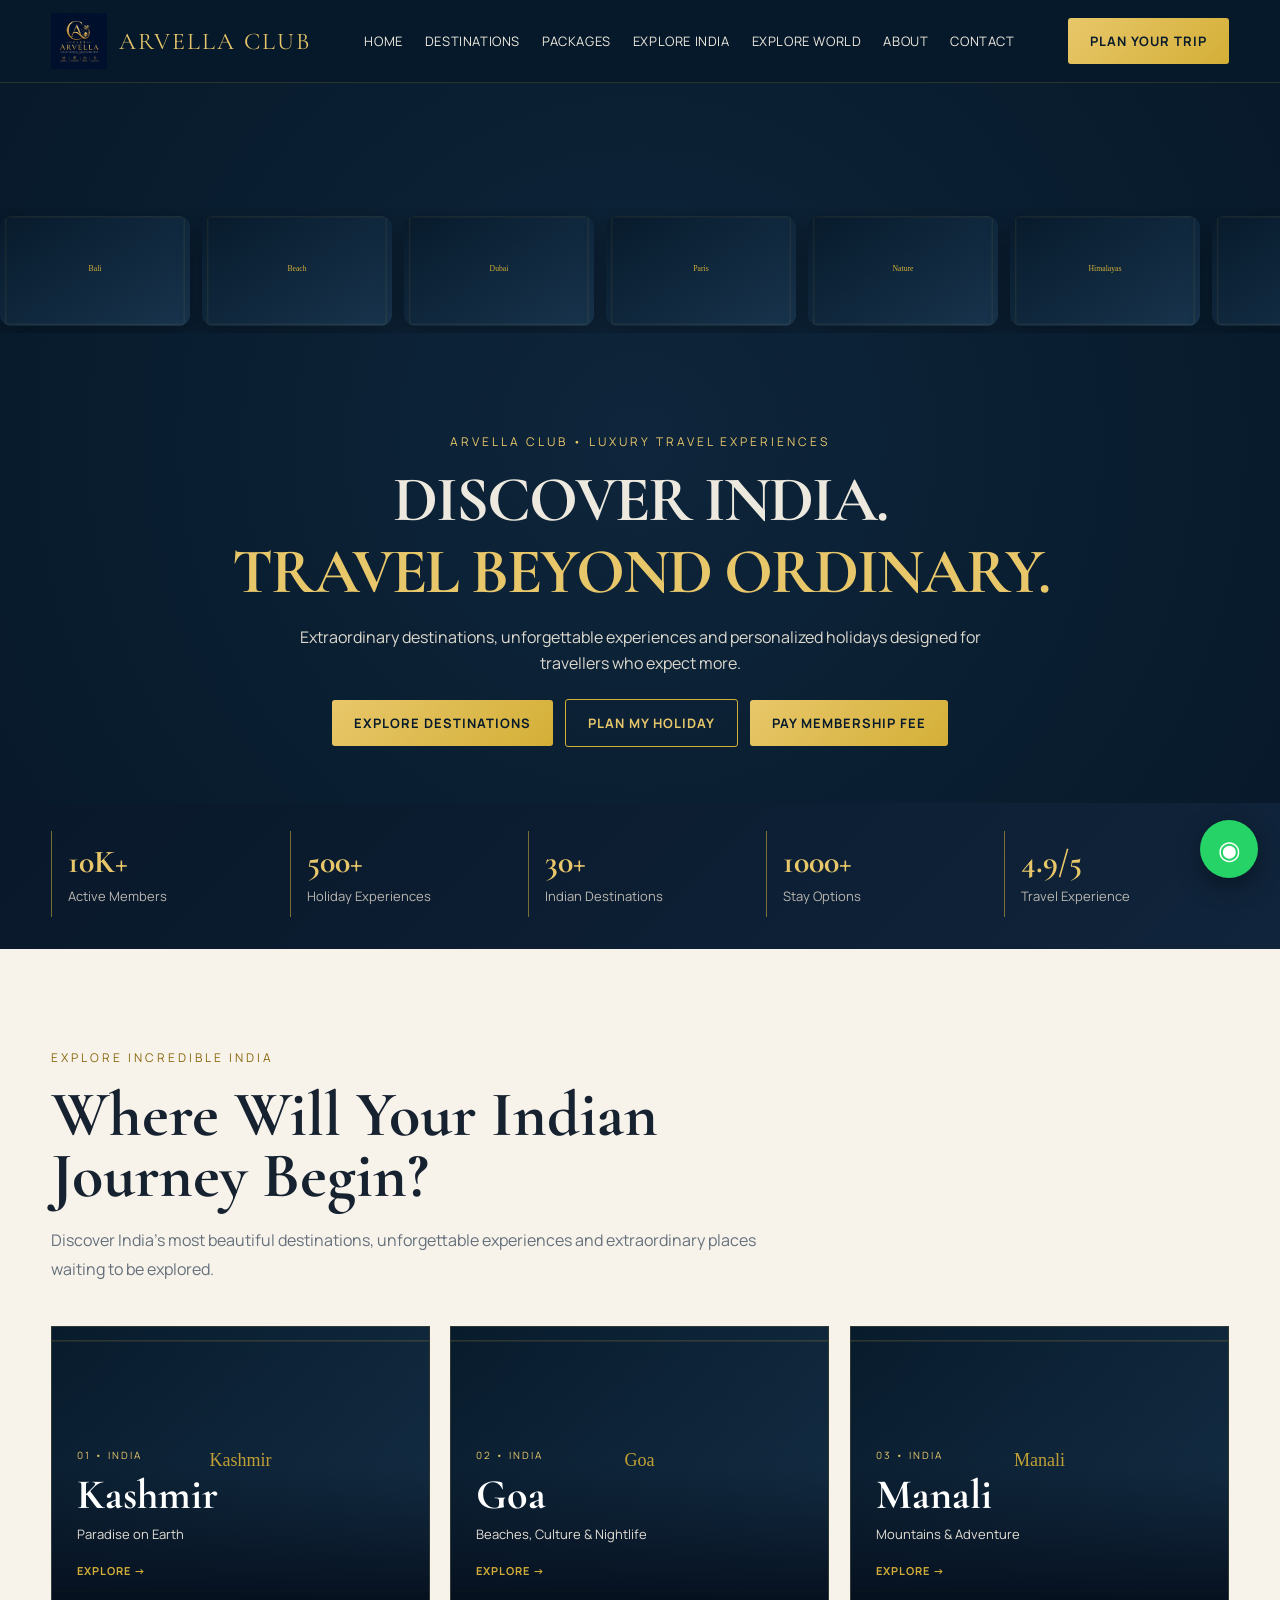
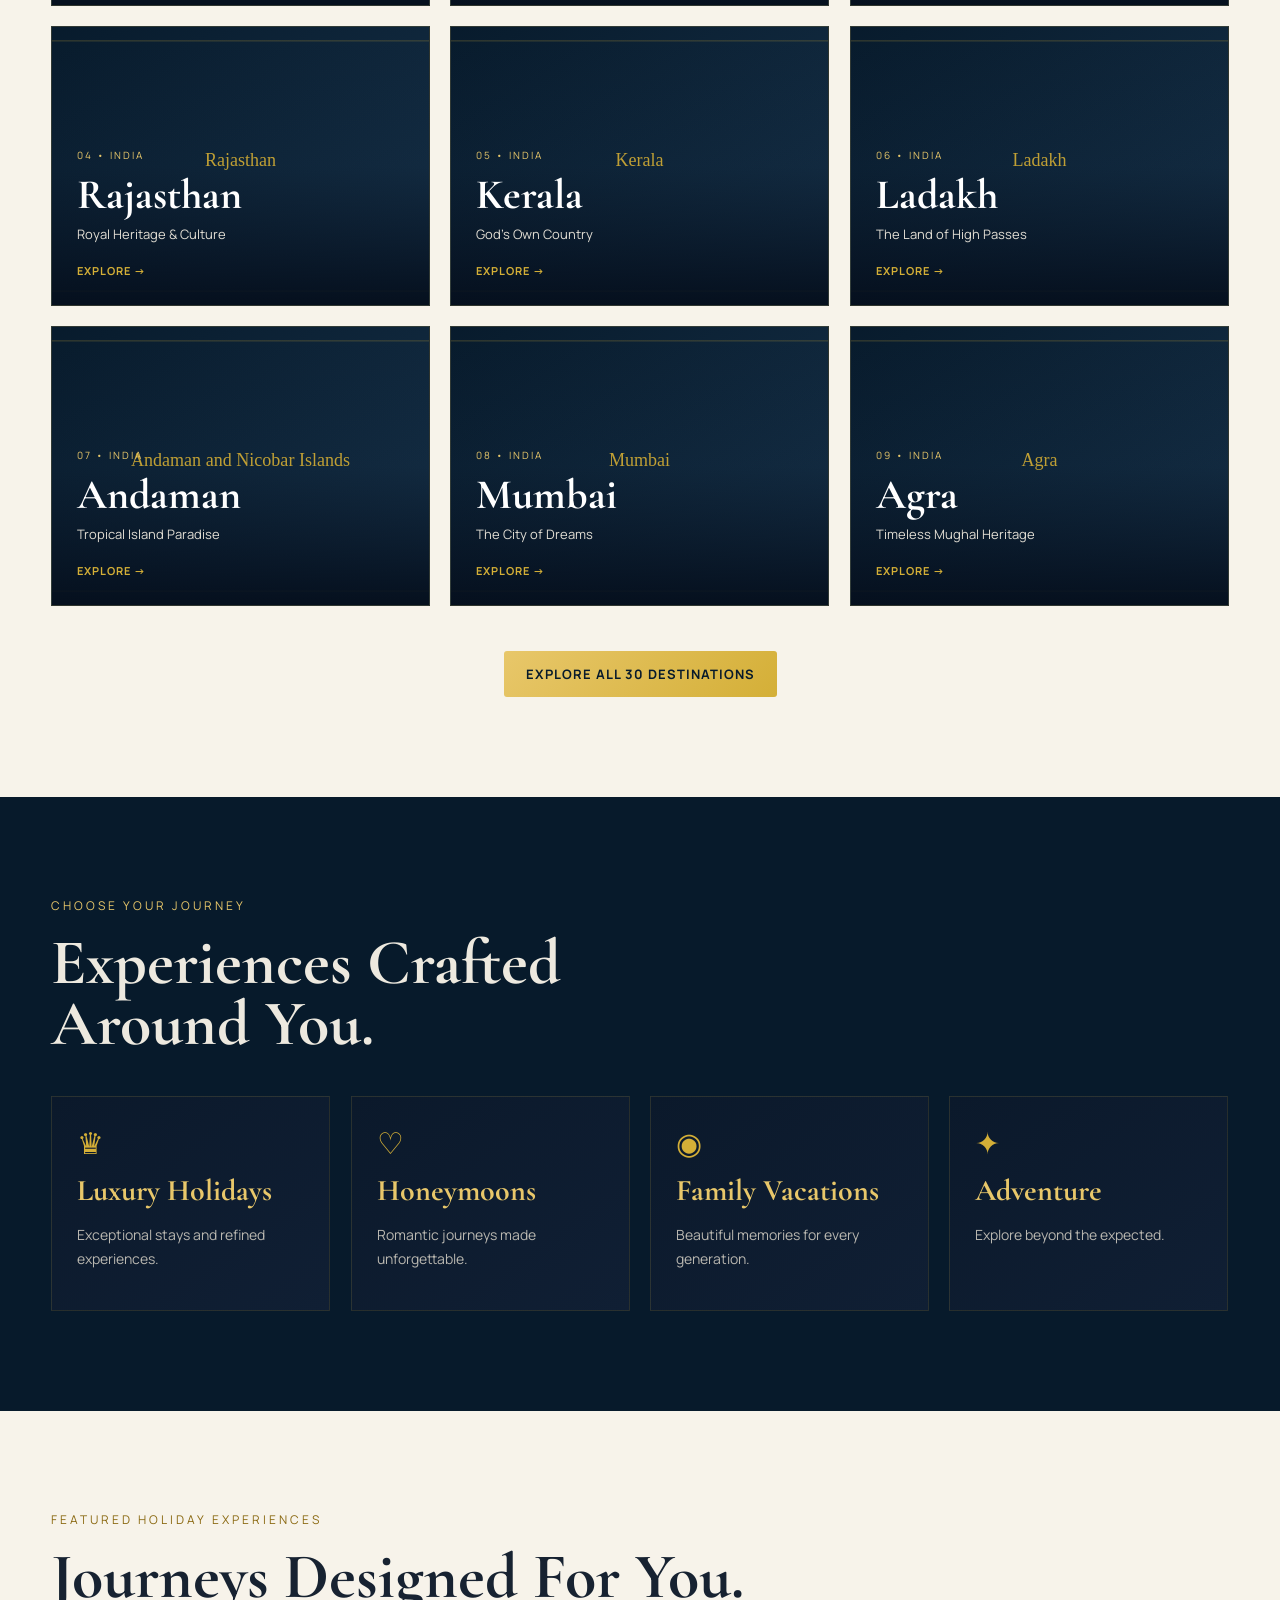
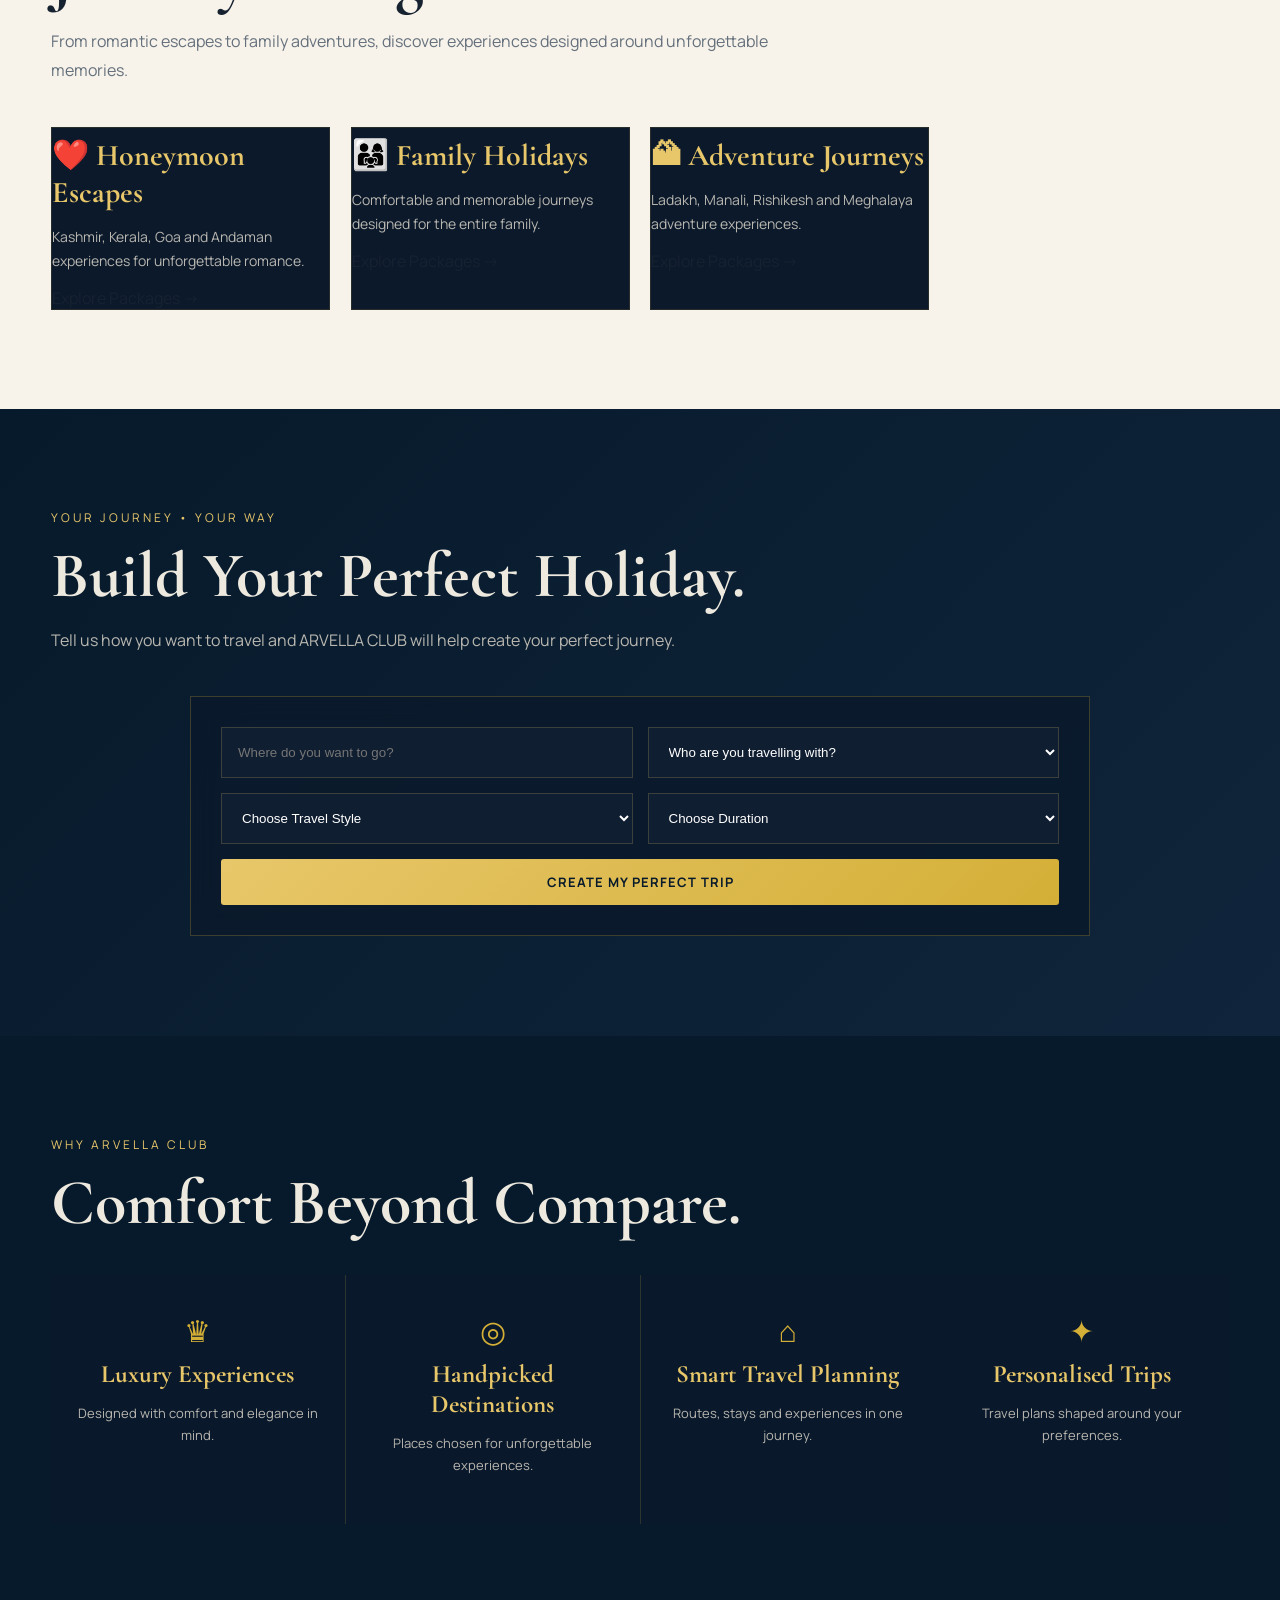
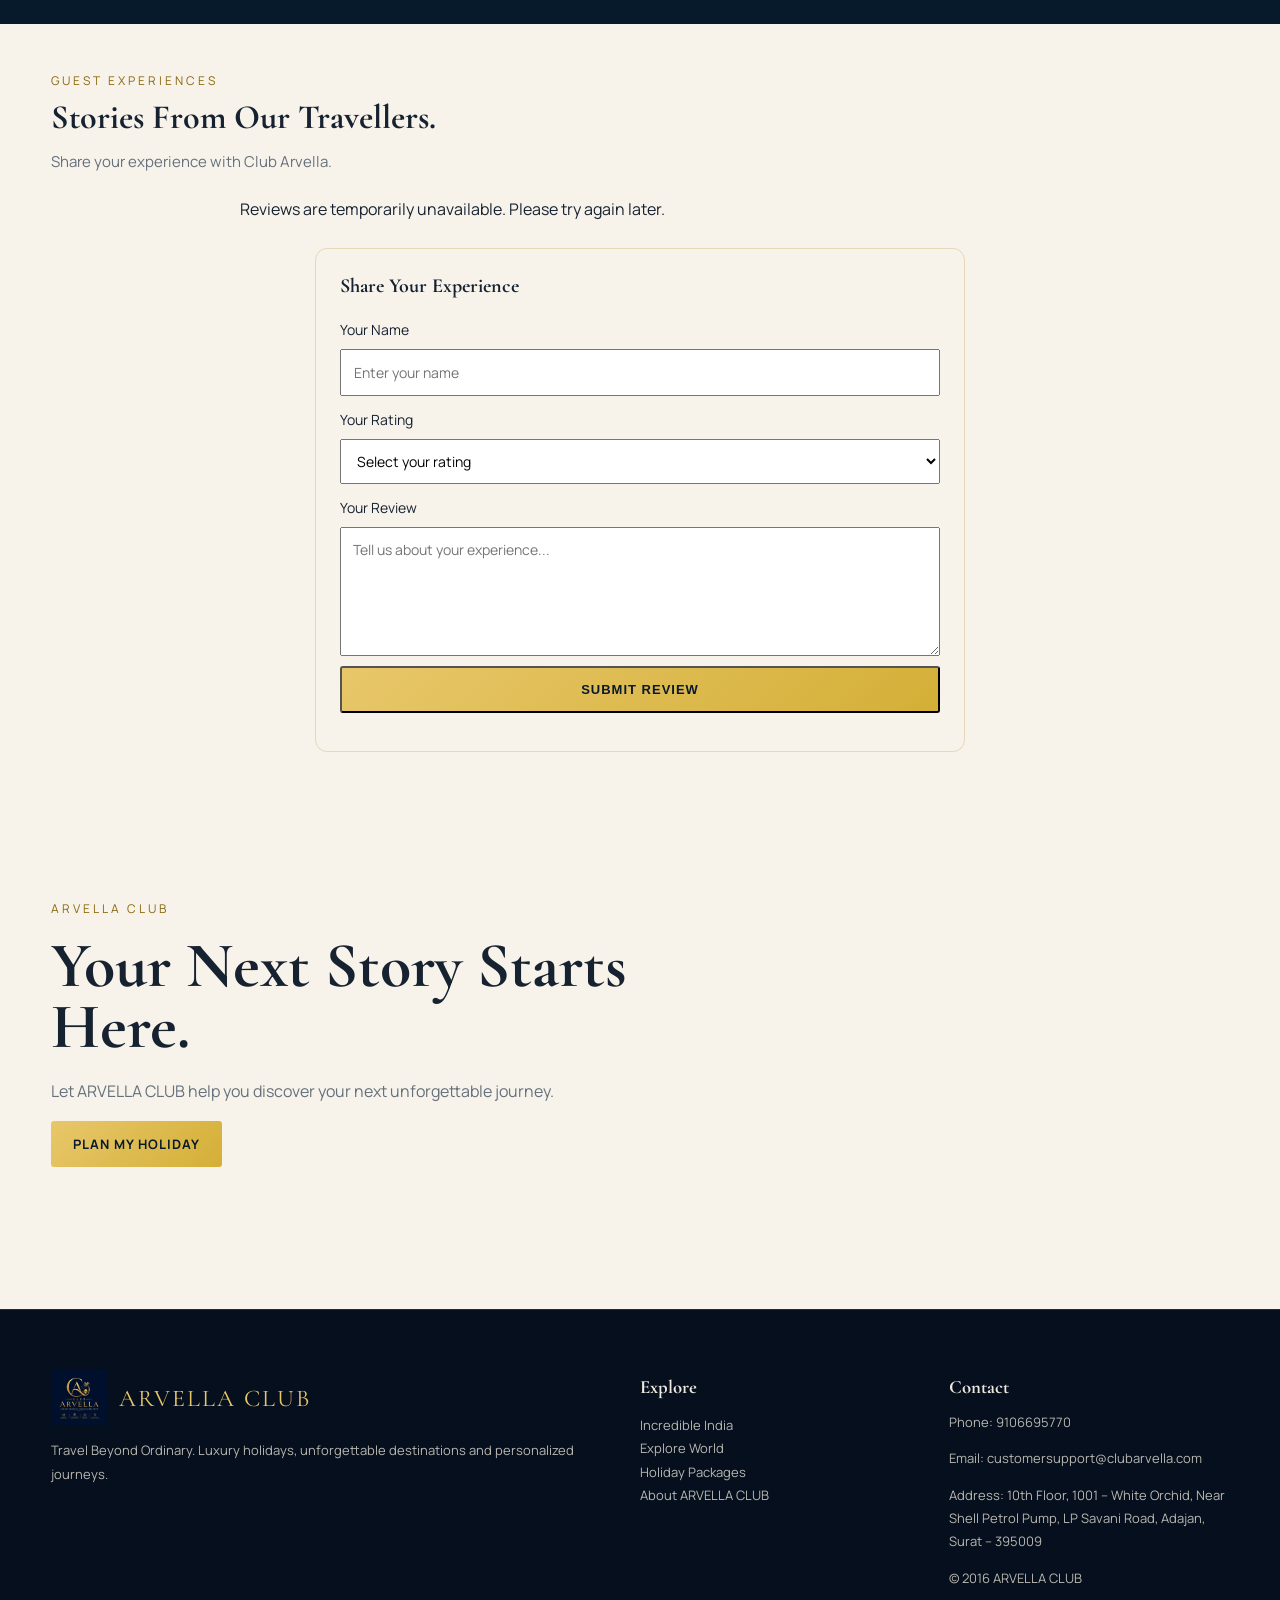
==== commit bfe37ca1: "Update index.html" ====
--- a/index.html
+++ b/index.html
@@ -86,14 +86,24 @@
         Extraordinary destinations, unforgettable experiences and
         personalized holidays designed for travellers who expect more.
       </p>
+
 <div class="hero-buttons">
-<a class="btn btn-gold" href="#destinations">
-          EXPLORE DESTINATIONS
-        </a>
-<a class="btn btn-outline" href="#plan-trip">
-          PLAN MY HOLIDAY
-        </a>
-</div>
+  <a class="btn btn-gold" href="#destinations">
+    EXPLORE DESTINATIONS
+  </a>
+
+  <a class="btn btn-outline" href="#plan-trip">
+    PLAN MY HOLIDAY
+  </a>
+
+  <a class="btn btn-gold"
+     href="https://rzp.io/rzp/r5RbGmMQ"
+     target="_blank"
+     rel="noopener noreferrer">
+    PAY MEMBERSHIP FEE
+  </a>
+</div>
+
 </div>
 </section>
 <!-- ================= STATS ================= -->
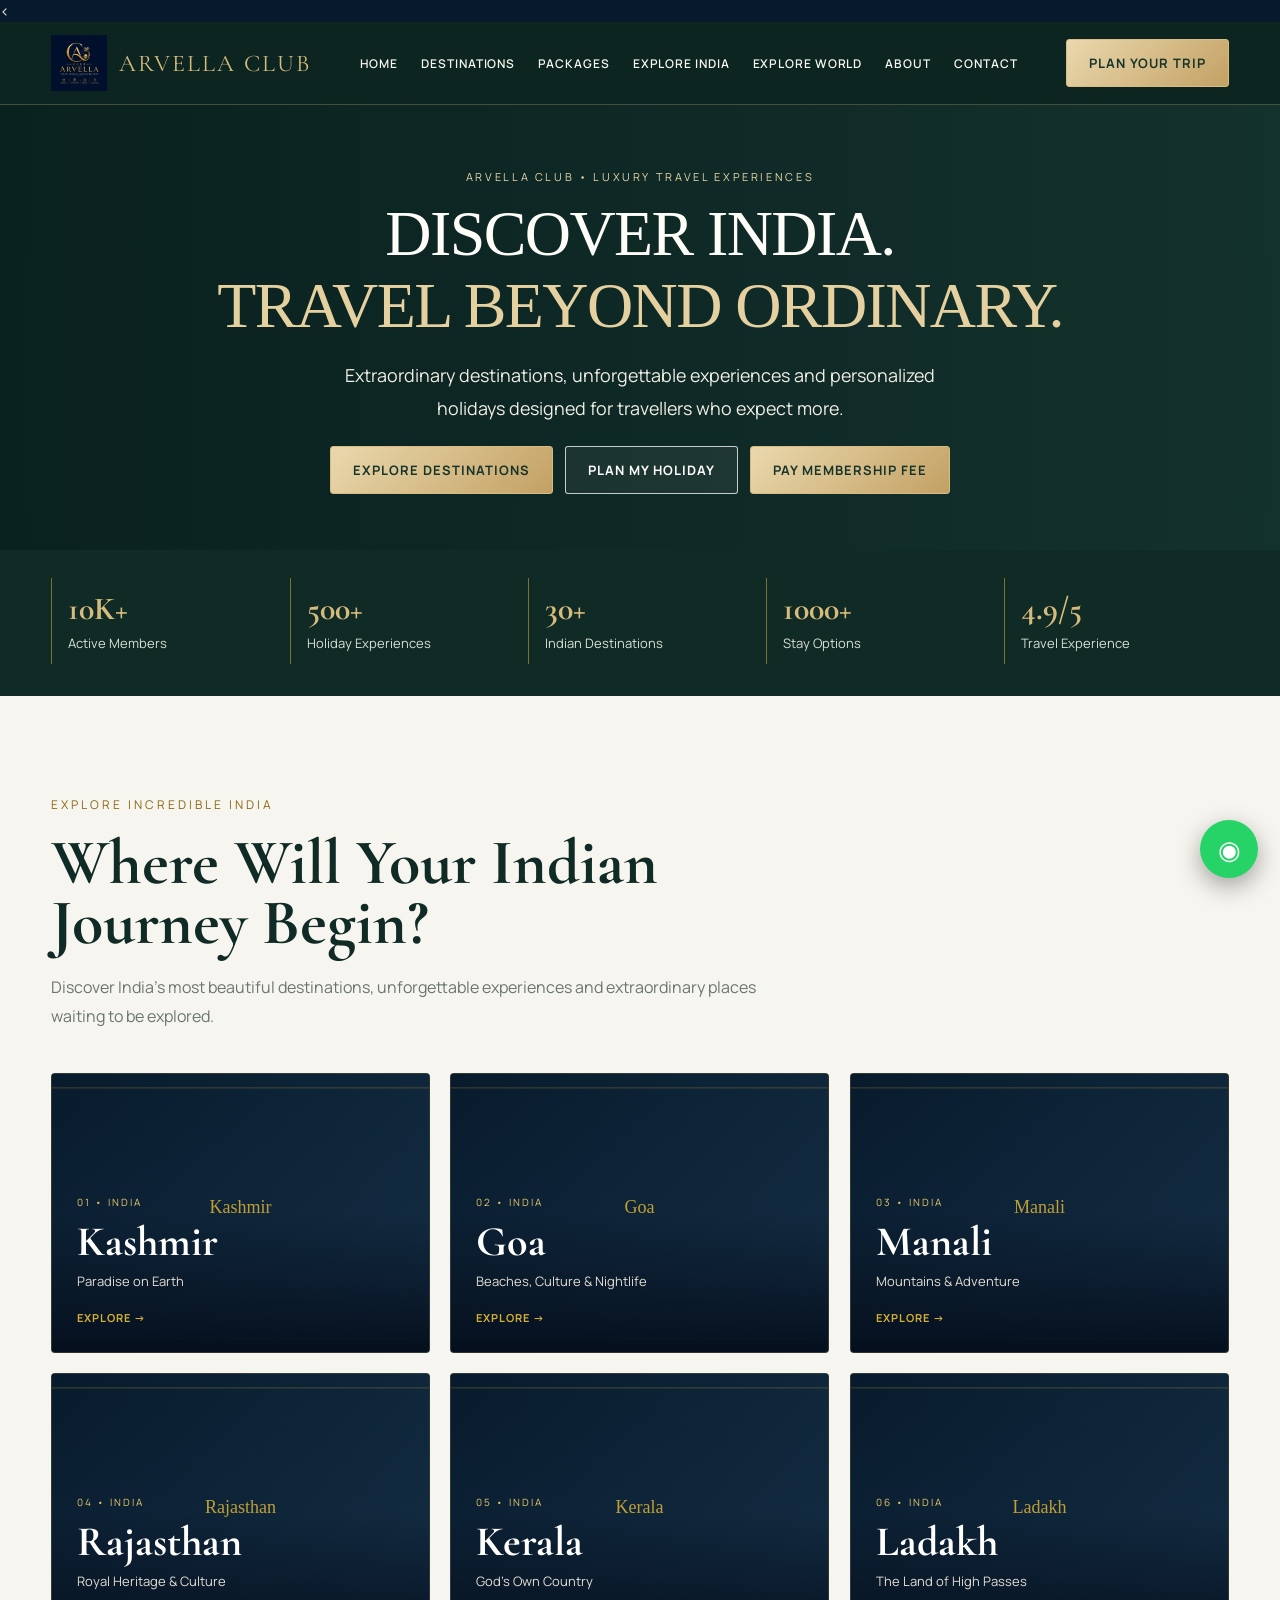
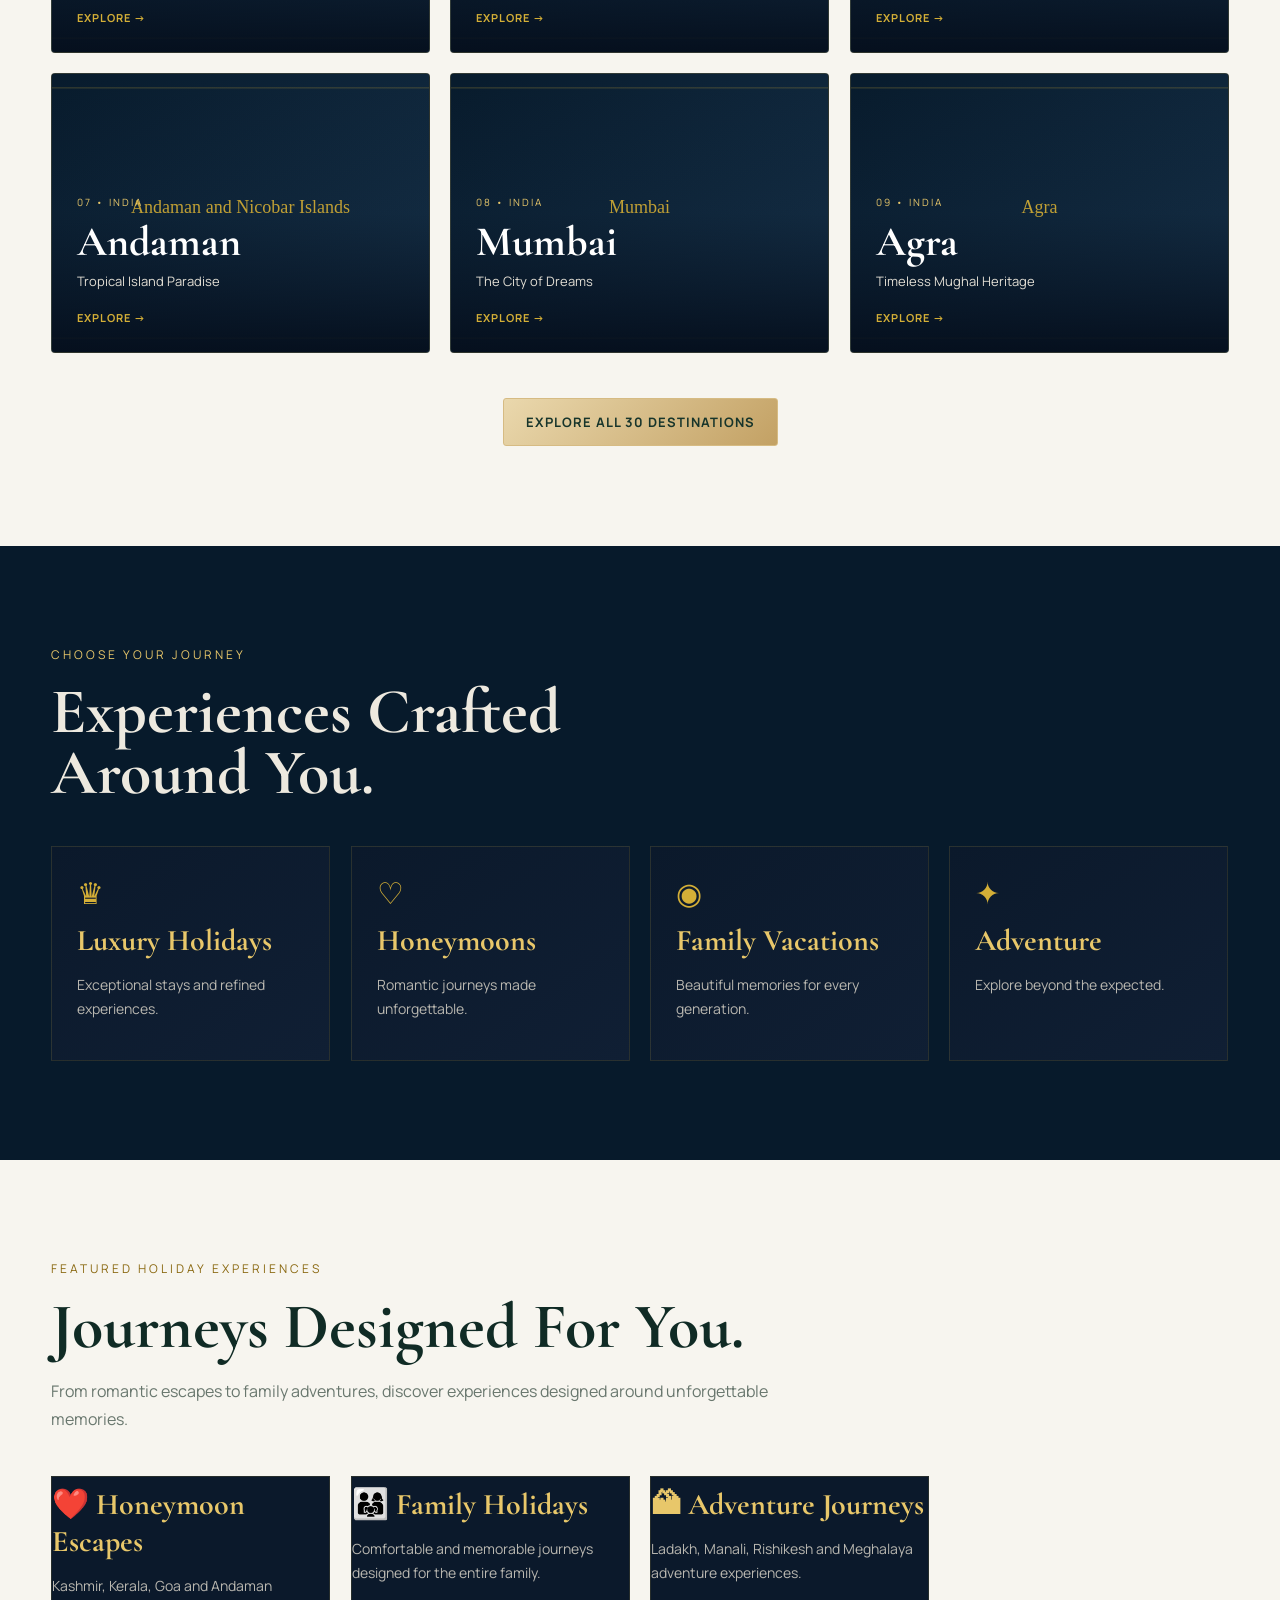
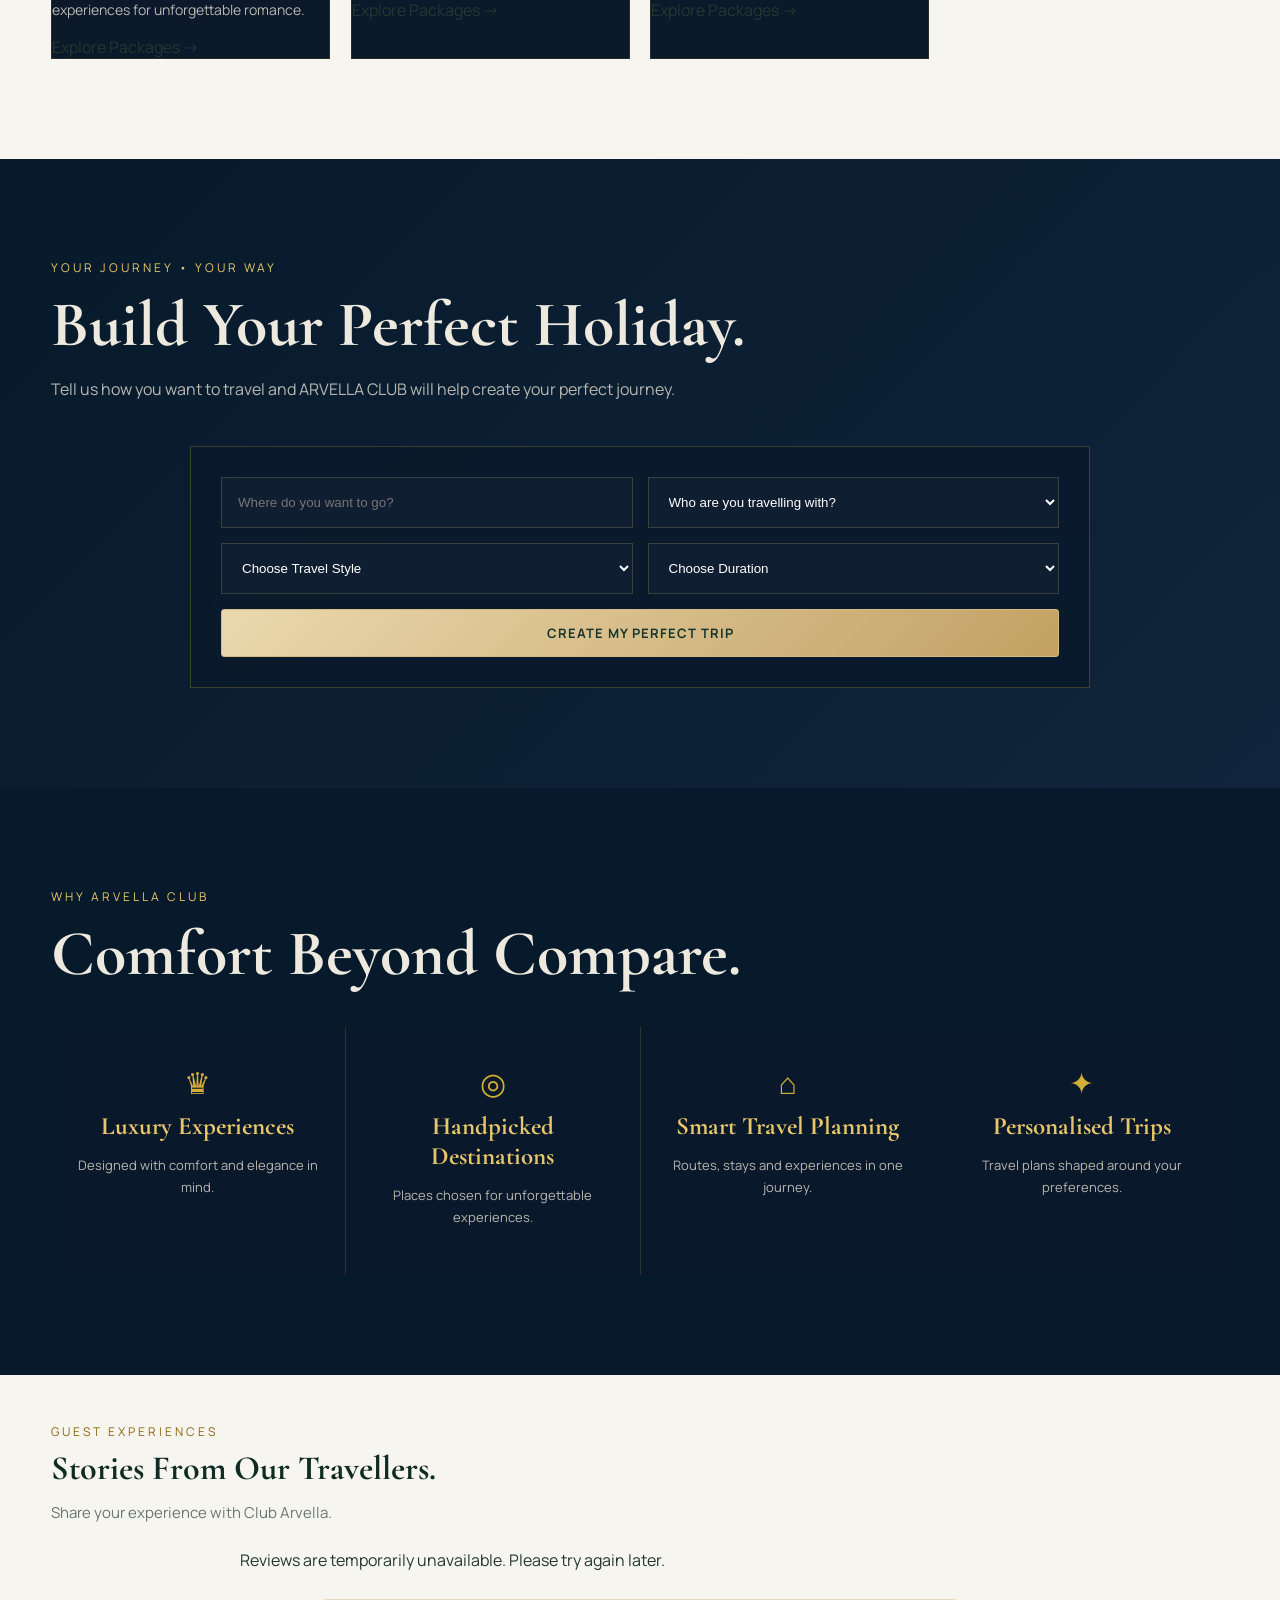
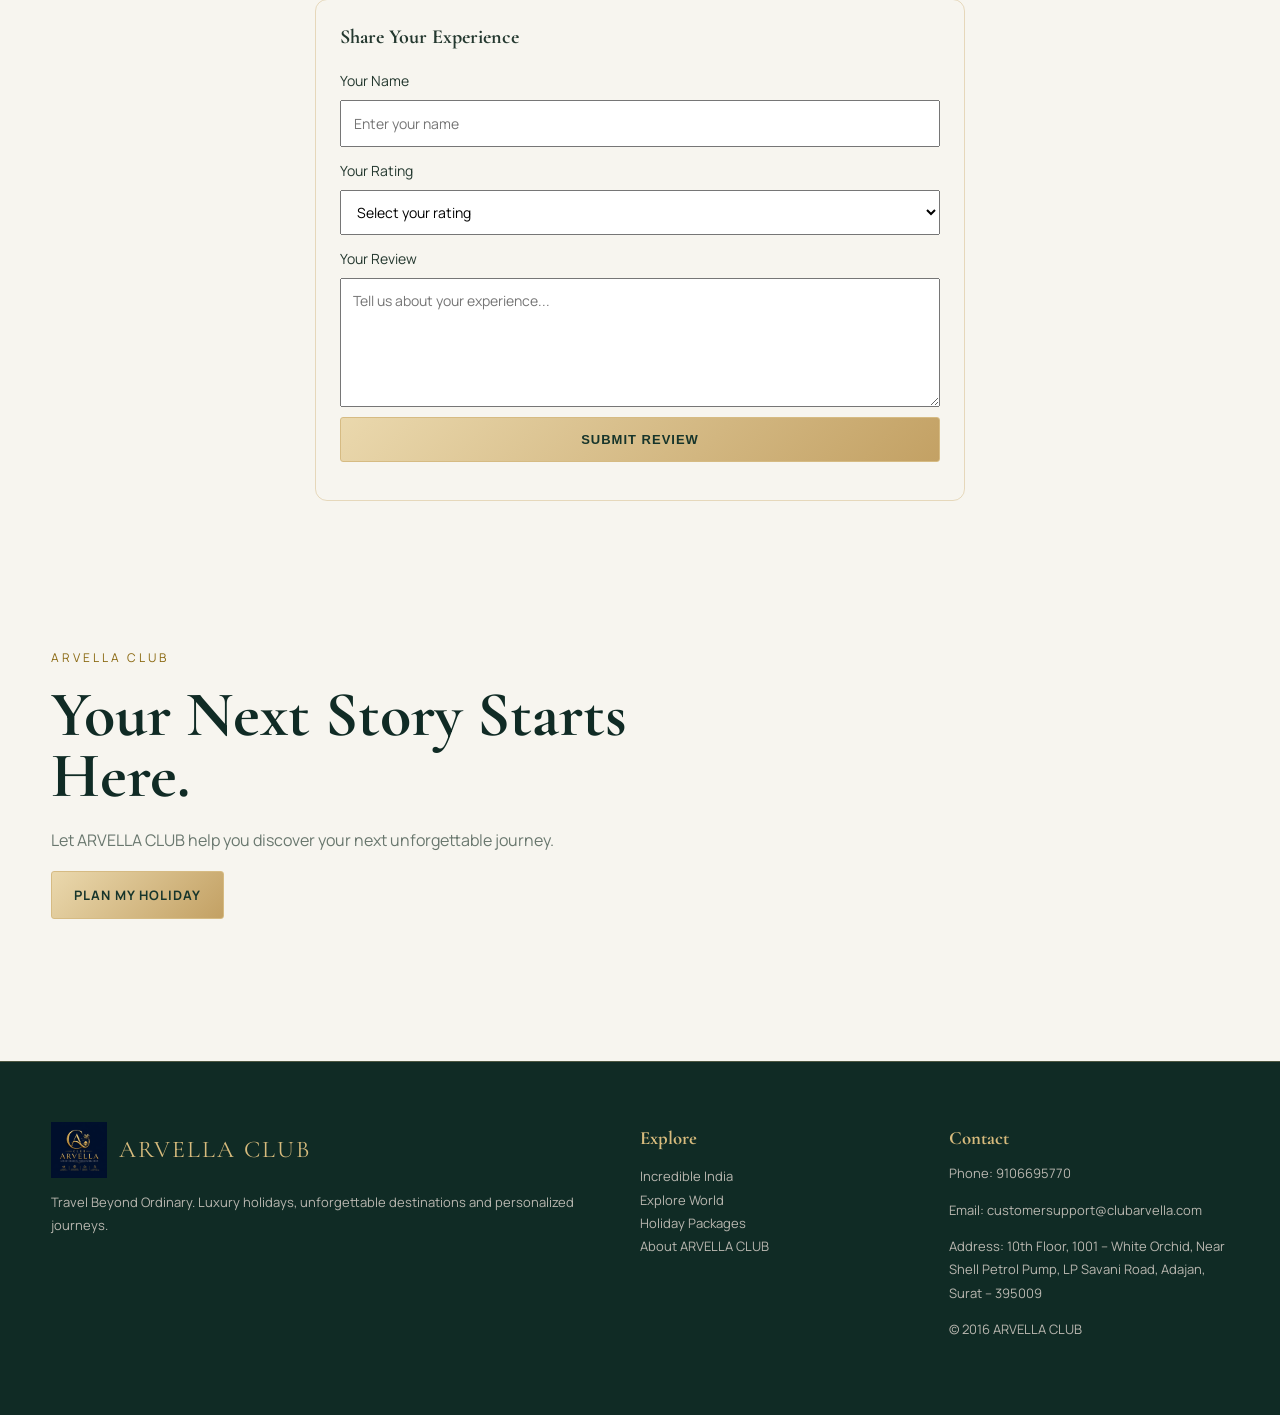
==== commit 596b4bc6: "Connect luxury nature upgrade files" ====
--- a/index.html
+++ b/index.html
@@ -7,7 +7,8 @@
 <title>ARVELLA CLUB | Luxury Vacations</title>
 <meta content="ARVELLA CLUB offers premium holidays, luxury travel experiences, Indian tourist destinations and personalized holiday planning." name="description"/>
 <link href="style.css" rel="stylesheet"/>
-<link href="destination-image-loader.css" rel="stylesheet"/></head>
+<link href="destination-image-loader.css" rel="stylesheet"/>‹
+<link href="arvella-luxury-upgrade.css" rel="stylesheet"/>
 <body>
 <!-- ================= NAVBAR ================= -->
 <header class="nav">
@@ -672,5 +673,6 @@
 <script src="script.js"></script>
 <script src="destination-image-loader.js"></script>
 <script src="reviews.js"></script>
+<script src="arvella-nav.js"></script>
 </body>
 </html>
--- a/arvella-luxury-upgrade.css
+++ b/arvella-luxury-upgrade.css
@@ -0,0 +1,74 @@
+/* ARVELLA CLUB — lightweight luxury nature theme + interactive navigation */
+:root{--ac-forest:#102b25;--ac-forest-2:#1b4035;--ac-gold:#d7bb7d;--ac-ivory:#f7f5ef;--ac-sage:#e8eee7;--ac-ink:#24382f}
+html{scroll-behavior:smooth}
+.nav{background:rgba(13,39,32,.97);border-bottom:1px solid rgba(215,187,125,.28);z-index:1000}
+.nav-inner{position:relative;gap:18px}
+.brand-name{color:var(--ac-gold)}
+.nav-links{display:flex;align-items:center;gap:clamp(10px,1.5vw,22px)}
+.nav-links>a,.nav-drop-trigger{position:relative;color:#f7f5ef;text-decoration:none;font-size:12px;letter-spacing:.075em;font-weight:600;padding:13px 2px;transition:color .18s ease,transform .18s ease}
+.nav-links>a:hover,.nav-drop-trigger:hover,.nav-links>a:focus-visible,.nav-drop-trigger:focus-visible{color:var(--ac-gold);transform:translateY(-2px)}
+.nav-links>a::after,.nav-drop-trigger::after{content:"";position:absolute;left:0;right:100%;bottom:5px;height:1px;background:var(--ac-gold);transition:right .2s ease}
+.nav-links>a:hover::after,.nav-drop-trigger:hover::after,.nav-drop-trigger[aria-expanded="true"]::after{right:0}
+.nav-dropdown{position:relative}
+.nav-drop-trigger{display:inline-flex;align-items:center;gap:7px;background:none;border:0;cursor:pointer;font:inherit;color:#f7f5ef}
+.nav-drop-trigger .chevron{font-size:10px;transition:transform .2s ease}
+.nav-drop-trigger[aria-expanded="true"] .chevron{transform:rotate(180deg)}
+.nav-mega{position:absolute;top:calc(100% + 12px);left:50%;width:min(640px,90vw);padding:18px;background:#f8f6ef;border:1px solid rgba(180,151,95,.38);box-shadow:0 18px 48px rgba(0,0,0,.2);border-radius:5px;opacity:0;visibility:hidden;transform:translate(-50%,10px) scale(.985);transform-origin:top center;transition:opacity .18s ease,transform .18s ease,visibility .18s;z-index:1200}
+.nav-dropdown.is-open .nav-mega{opacity:1;visibility:visible;transform:translate(-50%,0) scale(1)}
+.nav-mega-title{font-family:Georgia,serif;color:var(--ac-forest);font-size:23px;margin:0 0 12px}
+.nav-mega-grid{display:grid;grid-template-columns:repeat(3,minmax(0,1fr));gap:10px}
+.nav-mega a{display:flex;align-items:flex-end;min-height:105px;padding:12px;border-radius:3px;color:#fff;text-decoration:none;font-size:13px;font-weight:700;background:linear-gradient(0deg,rgba(9,35,27,.82),rgba(9,35,27,.08)),var(--tile-bg,#6d8275);background-size:cover;background-position:center;transition:transform .18s ease,filter .18s ease}
+.nav-mega a:hover{transform:translateY(-3px);filter:brightness(1.08)}
+.nav-mega-list{display:grid;grid-template-columns:repeat(2,minmax(0,1fr));gap:8px 16px}
+.nav-mega-list a{min-height:0;background:none;color:var(--ac-ink);padding:8px 2px;border-bottom:1px solid #e4dfd2;font-weight:600}
+.nav-mega-list a:hover{color:#96733e;transform:translateX(3px)}
+.nav-mega-note{color:#68776d;font-size:12px;margin:12px 0 0}
+/* Hero: keep the existing HTML and use a single compressed local image. */
+.premium-hero{position:relative;min-height:clamp(620px,78vh,820px);display:flex;align-items:center;overflow:hidden;background-color:#193b31;background-image:linear-gradient(90deg,rgba(8,31,25,.84),rgba(8,31,25,.47) 54%,rgba(8,31,25,.12)),url('assets/arvella-nature-hero.webp');background-size:cover;background-position:center 52%}
+.premium-hero .floating-row{display:none!important}
+.premium-hero-content{position:relative;z-index:2;padding-top:86px;padding-bottom:90px}
+.premium-hero-content .eyebrow{color:#e7d4a7;letter-spacing:.24em;font-size:11px}
+.premium-hero-content h1{font-family:Georgia,'Times New Roman',serif;font-weight:400;letter-spacing:-.025em;line-height:.99;color:#fffdf7;font-size:clamp(48px,7vw,92px);max-width:900px}
+.premium-hero-content h1 span{color:#e5d0a0}
+.premium-hero-content p{max-width:590px;color:#f1eee5;line-height:1.8;font-size:clamp(15px,1.4vw,18px)}
+.hero-buttons{display:flex;flex-wrap:wrap;gap:12px;margin-top:30px}
+.hero-buttons .btn{min-height:48px;display:inline-flex;align-items:center;justify-content:center}
+.btn-gold{background:linear-gradient(135deg,#ead8ad,#c3a164);color:#17352b;border:1px solid #d6bb83}
+.btn-outline{border:1px solid rgba(255,255,255,.75);color:#fff;background:rgba(255,255,255,.06)}
+.section-light{background:var(--ac-ivory);color:var(--ac-ink)}
+.section-light .section-head h2{color:var(--ac-forest)}
+.section-light .section-head p{color:#69776e}
+.stats-section{background:var(--ac-forest)}
+.premium-stats .stat b{color:var(--ac-gold)}
+.premium-stats .stat span{color:#d8e0d8}
+.destination-card{border-radius:4px;overflow:hidden}
+.destination-card img{transition:transform .35s ease}
+.destination-card:hover img{transform:scale(1.035)}
+.footer{background:#102b25;border-top:1px solid rgba(215,187,125,.3)}
+.footer h3,.footer .brand-name{color:var(--ac-gold)}
+/* Existing mobile MENU control becomes a compact accessible drawer. */
+.menu-btn{display:none}
+@media(max-width:980px){
+ .nav-inner{flex-wrap:wrap;justify-content:space-between}
+ .menu-btn{display:inline-flex;align-items:center;justify-content:center;background:transparent;border:1px solid rgba(215,187,125,.65);color:#f7f5ef;padding:10px 13px;border-radius:3px;cursor:pointer;letter-spacing:.08em;font-size:11px}
+ .nav-inner>.btn{display:none}
+ .nav-links{display:none;position:absolute;top:100%;left:0;right:0;background:#102b25;padding:14px 18px 18px;flex-direction:column;align-items:stretch;gap:3px;border-top:1px solid rgba(215,187,125,.25);box-shadow:0 18px 30px rgba(0,0,0,.2)}
+ .nav-links.is-mobile-open{display:flex}
+ .nav-links>a,.nav-drop-trigger{width:100%;text-align:left;padding:13px 4px}
+ .nav-dropdown{width:100%}
+ .nav-mega{position:static;width:100%;max-width:none;transform:none;display:none;margin:5px 0 10px;box-shadow:none;padding:12px}
+ .nav-dropdown.is-open .nav-mega{display:block;opacity:1;visibility:visible;transform:none}
+ .nav-mega-grid{grid-template-columns:repeat(2,minmax(0,1fr))}
+ .nav-mega a{min-height:82px}
+ .premium-hero{min-height:680px;background-position:58% center}
+ .premium-hero-content{padding-top:65px;padding-bottom:65px}
+}
+@media(max-width:520px){
+ .nav-mega-grid{grid-template-columns:1fr 1fr}
+ .nav-mega a{min-height:76px;font-size:12px}
+ .premium-hero{min-height:650px}
+ .premium-hero-content h1{font-size:clamp(43px,12vw,62px)}
+ .hero-buttons{flex-direction:column;align-items:stretch}
+ .hero-buttons .btn{width:100%}
+}
+@media(prefers-reduced-motion:reduce){html{scroll-behavior:auto}.nav-links>a,.nav-drop-trigger,.nav-mega,.nav-mega a,.destination-card img{transition:none!important}}
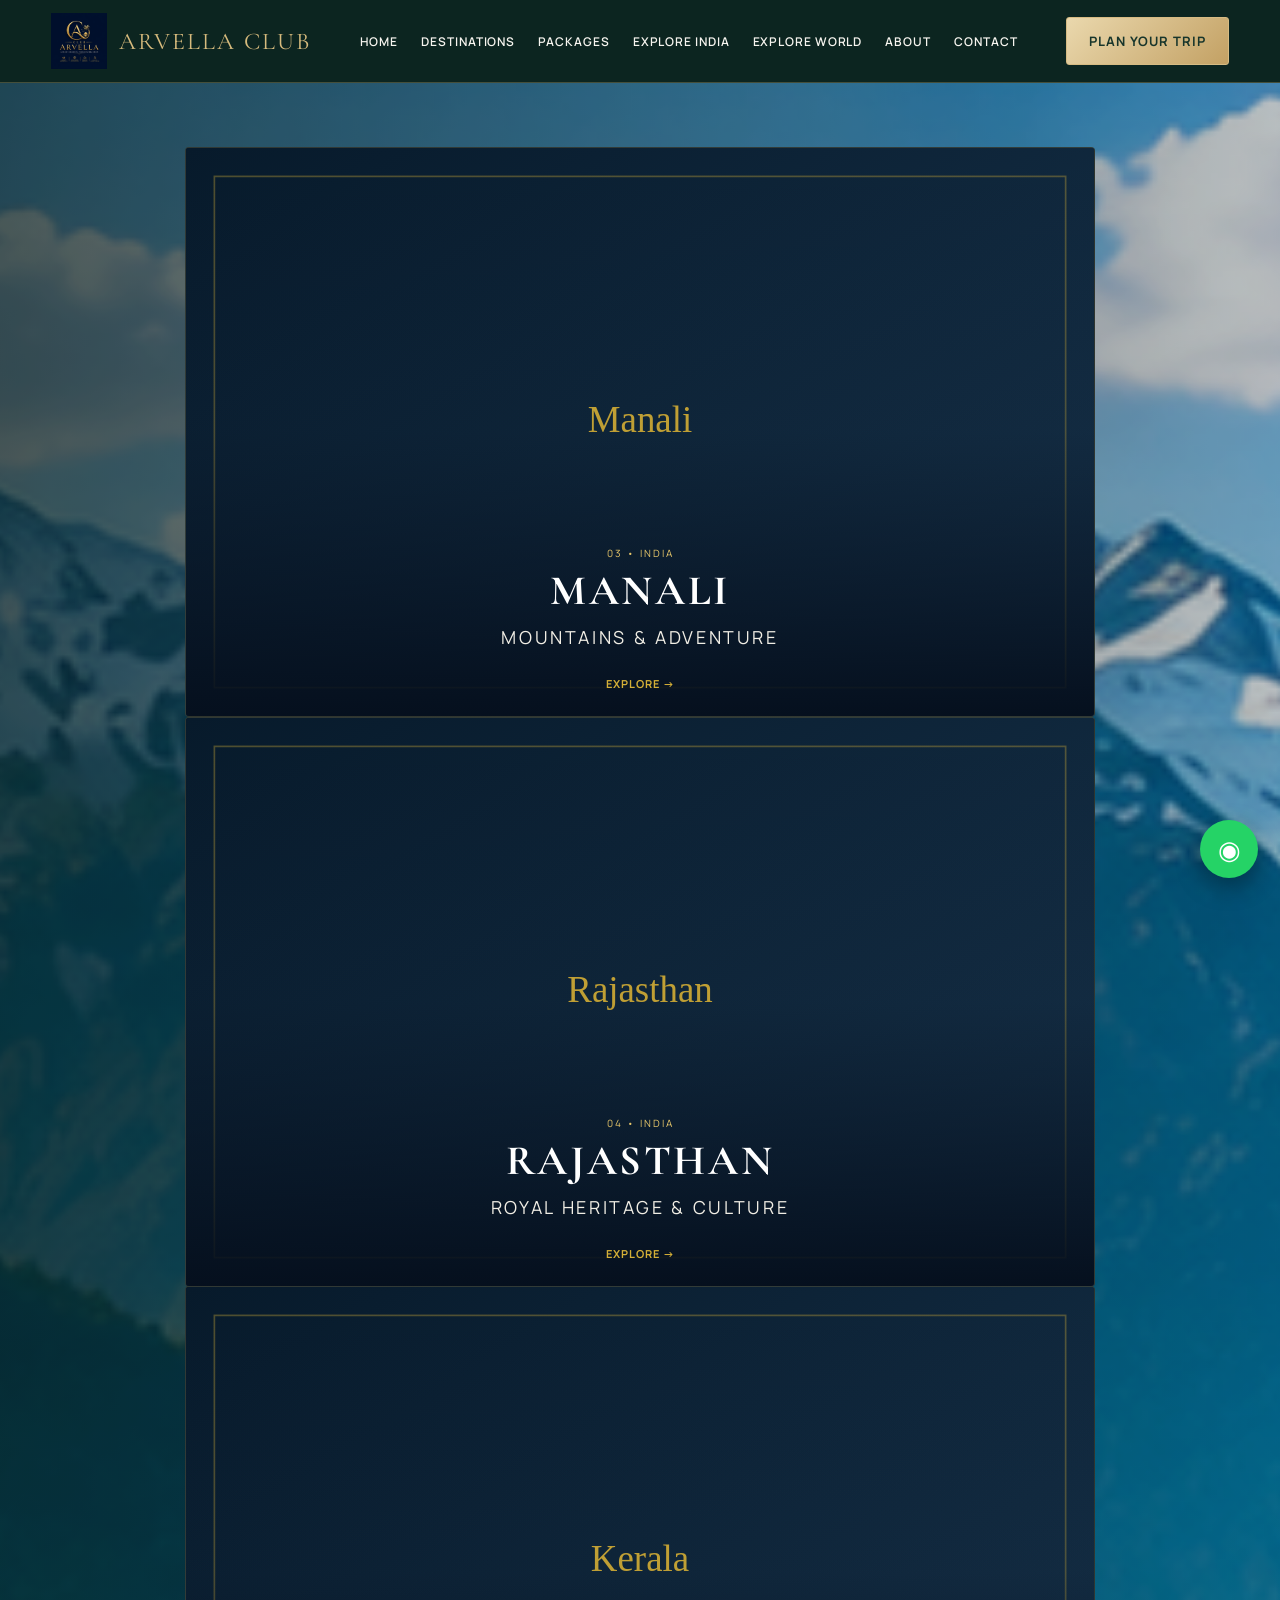
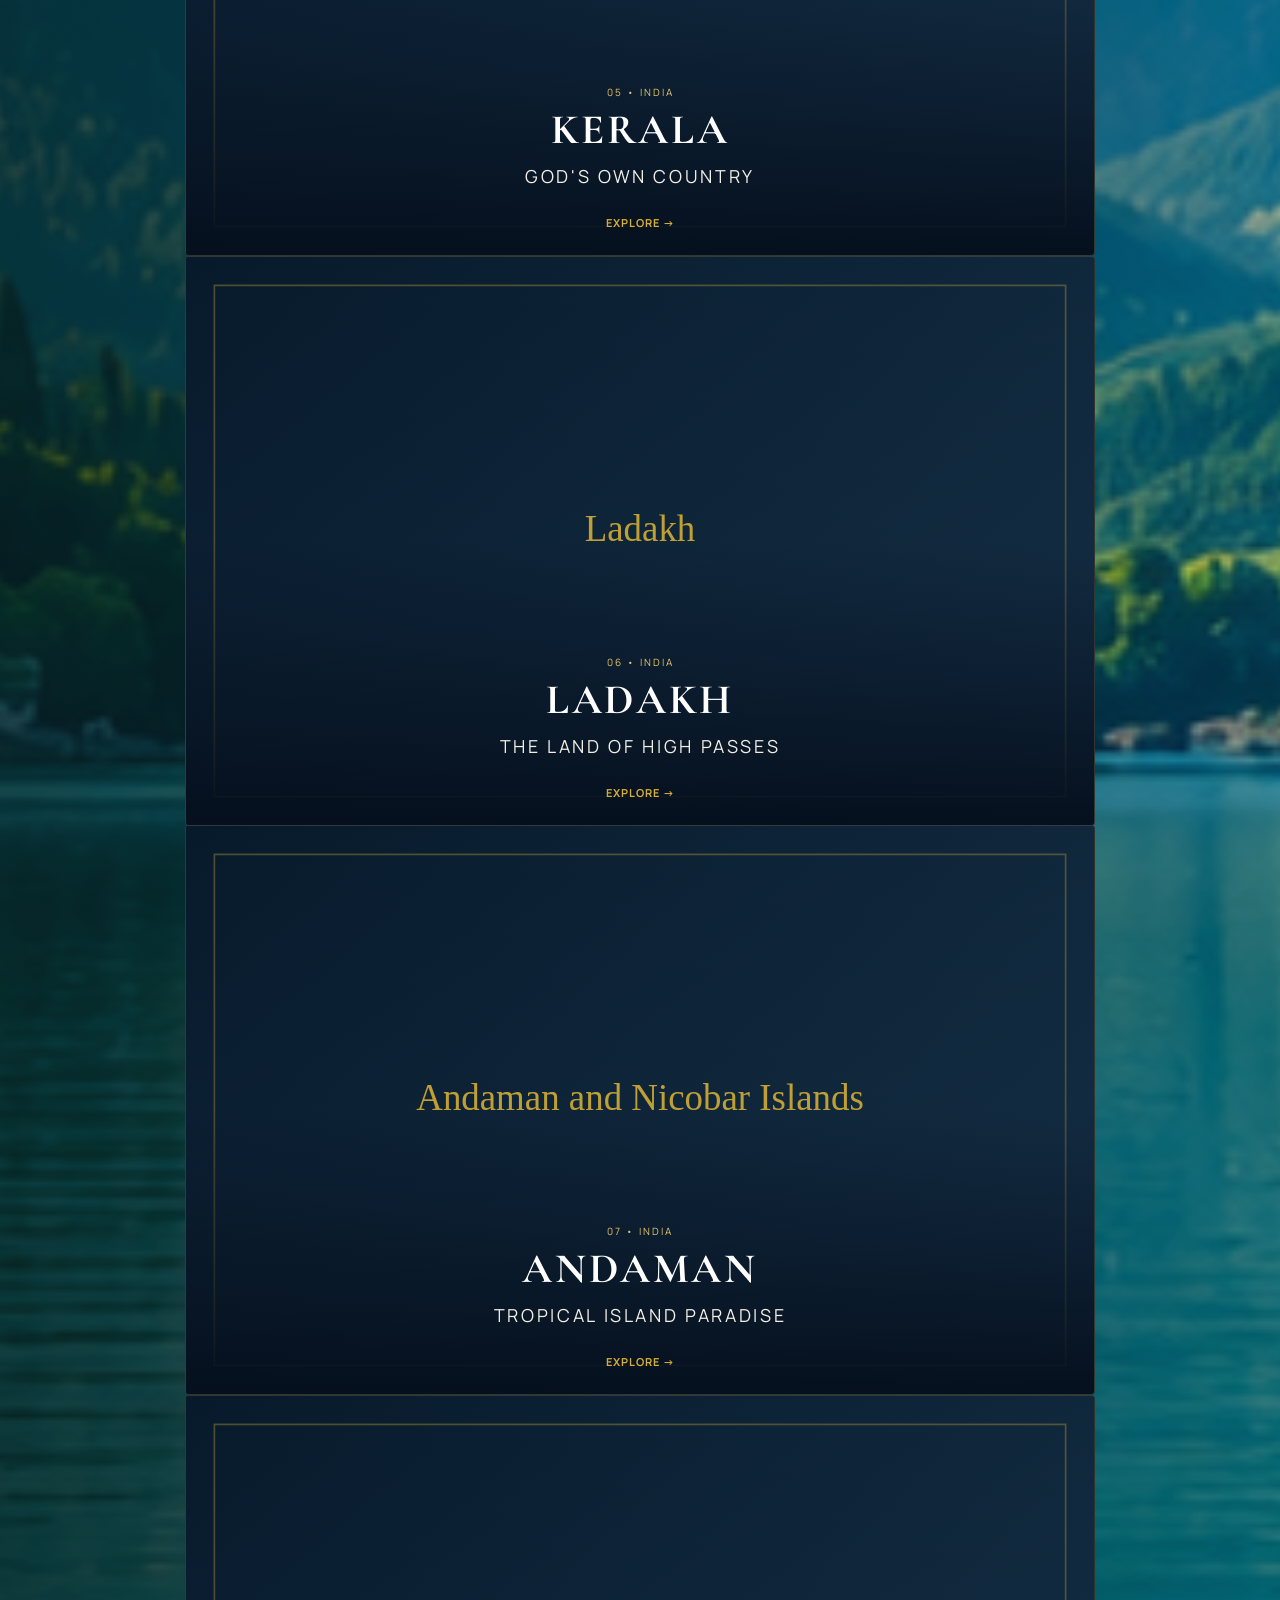
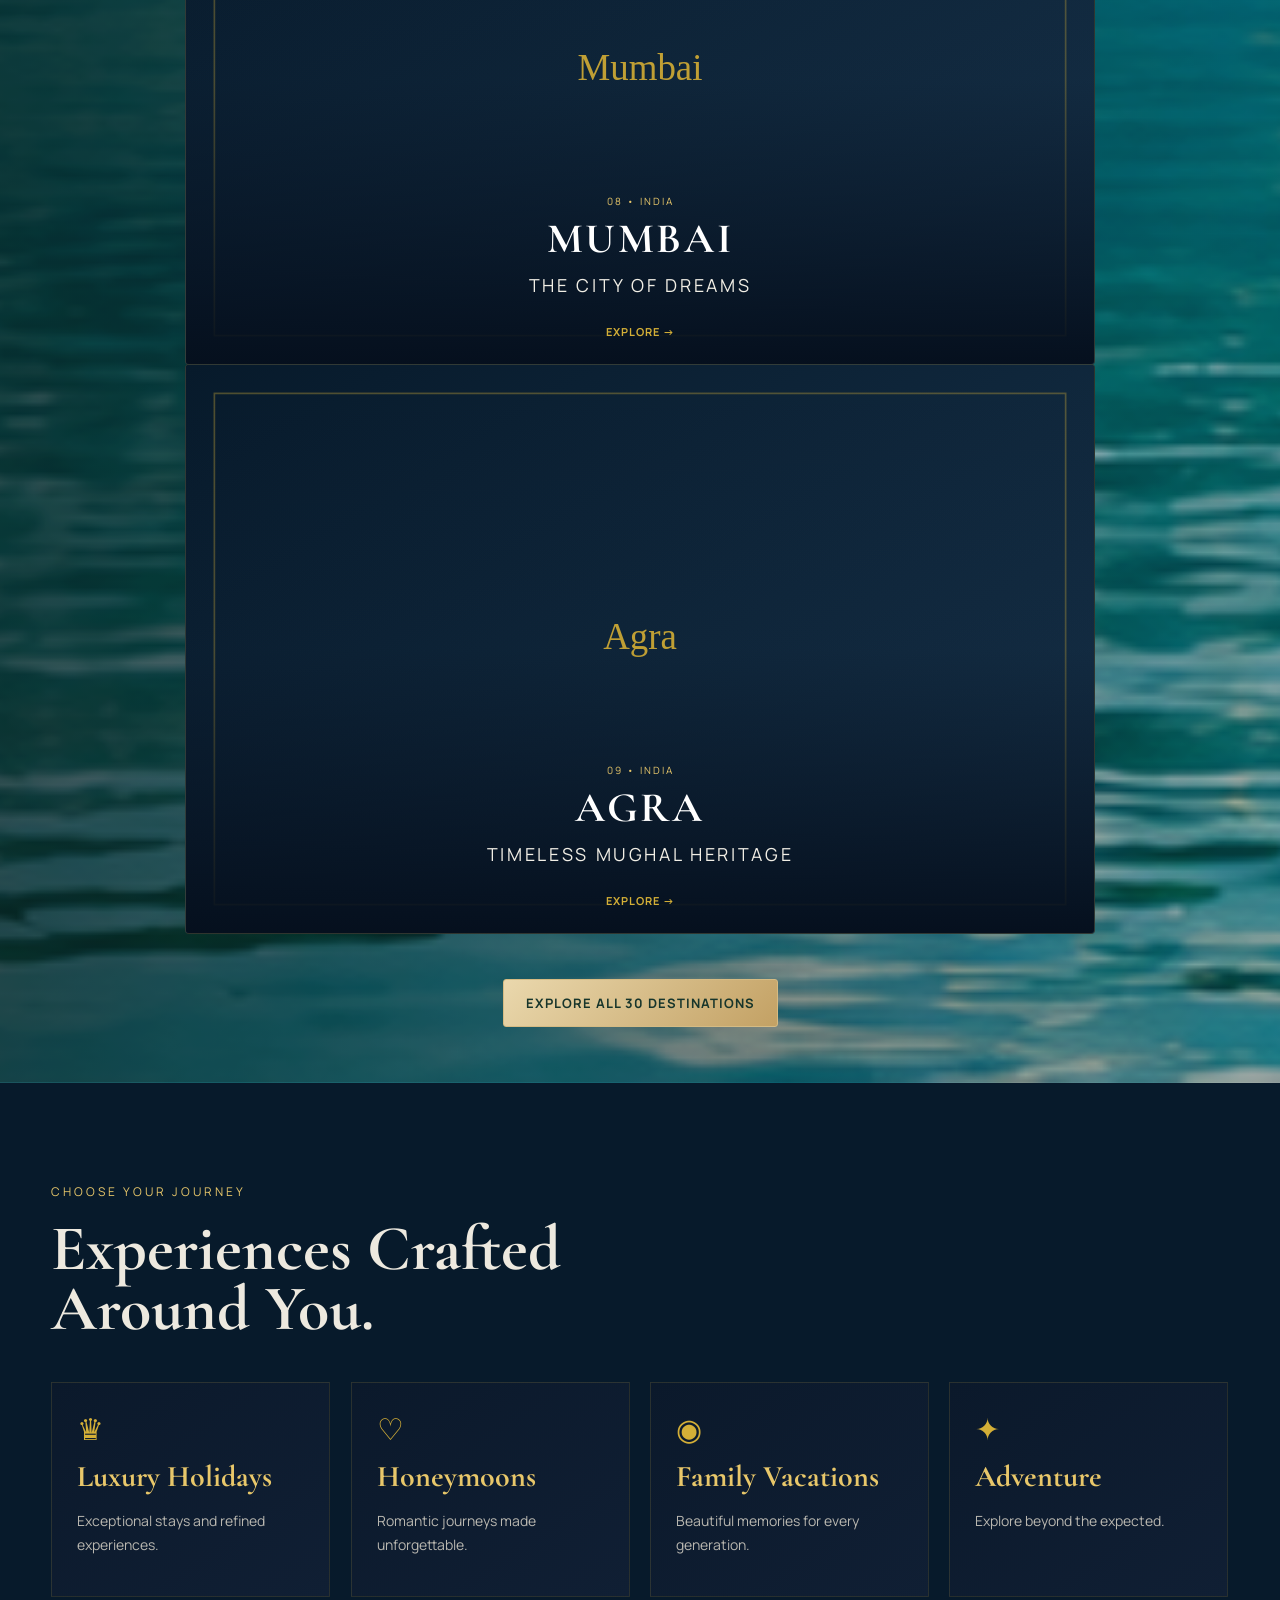
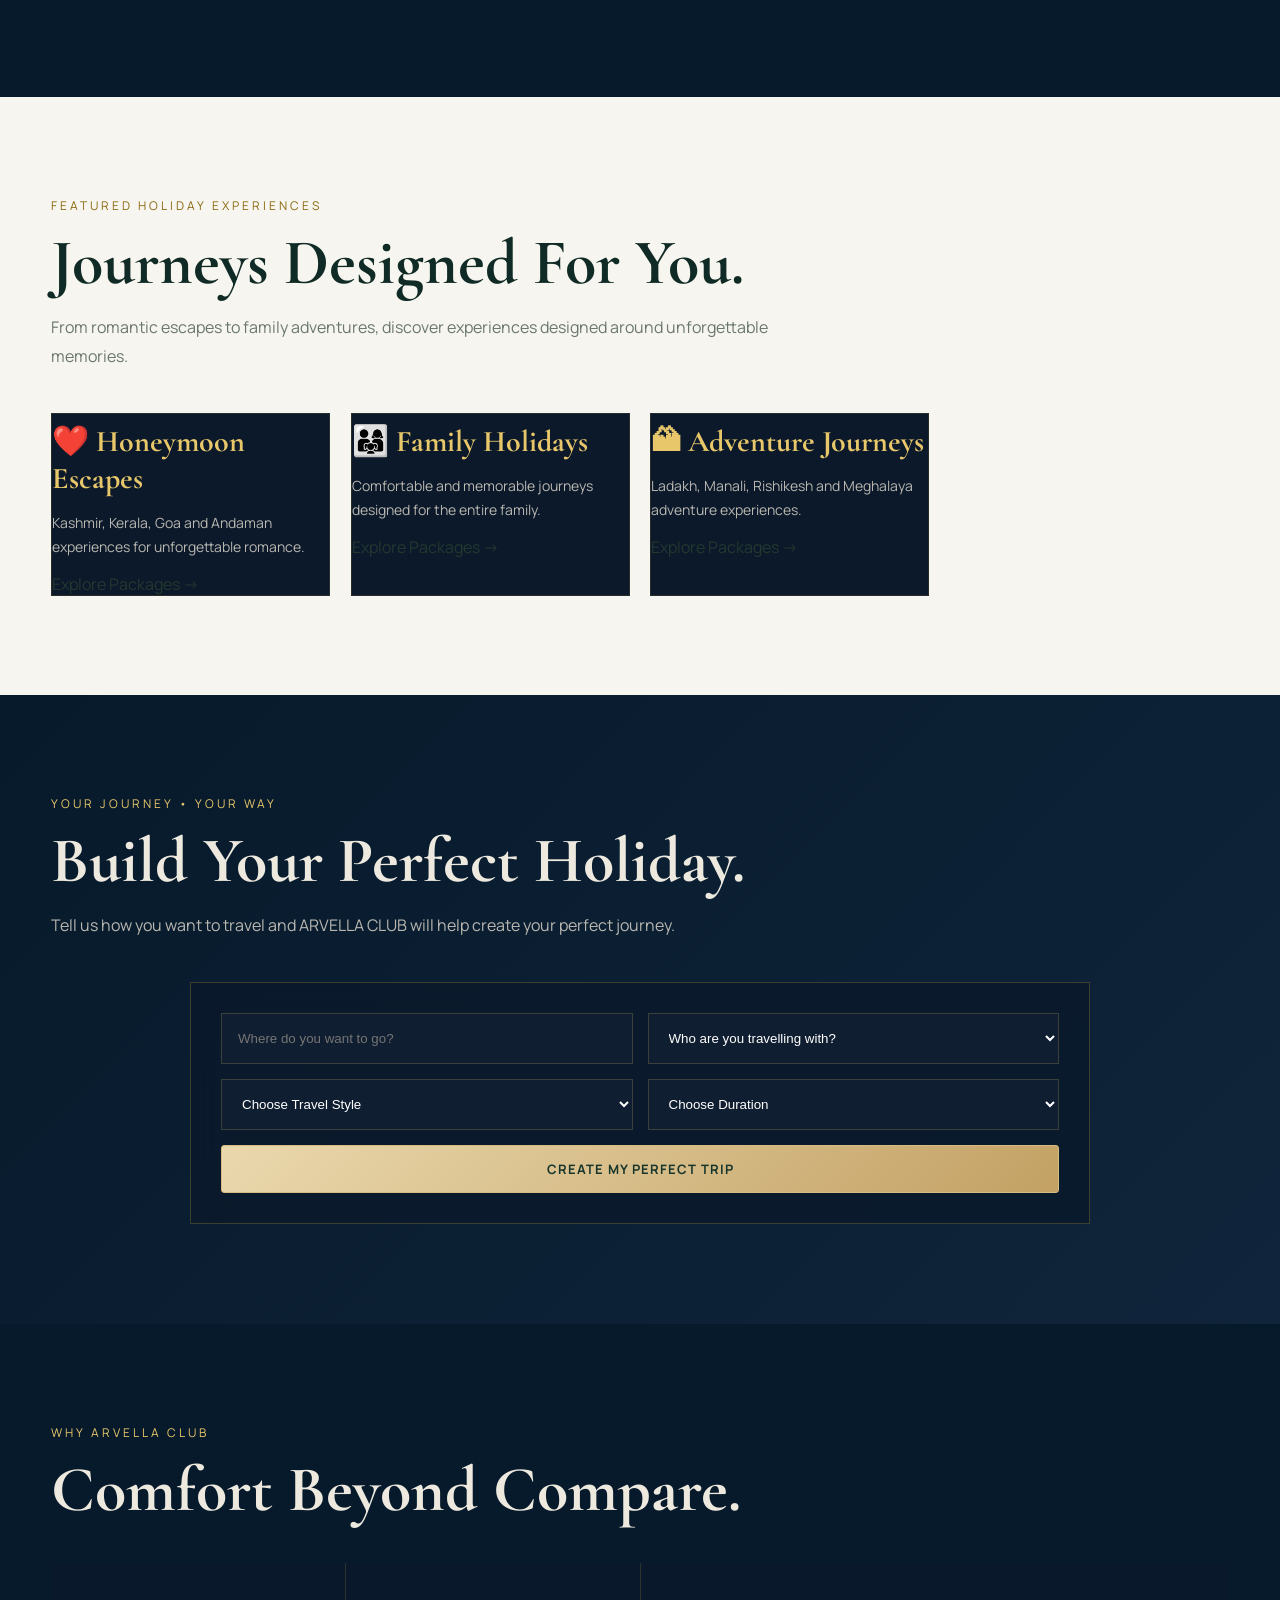
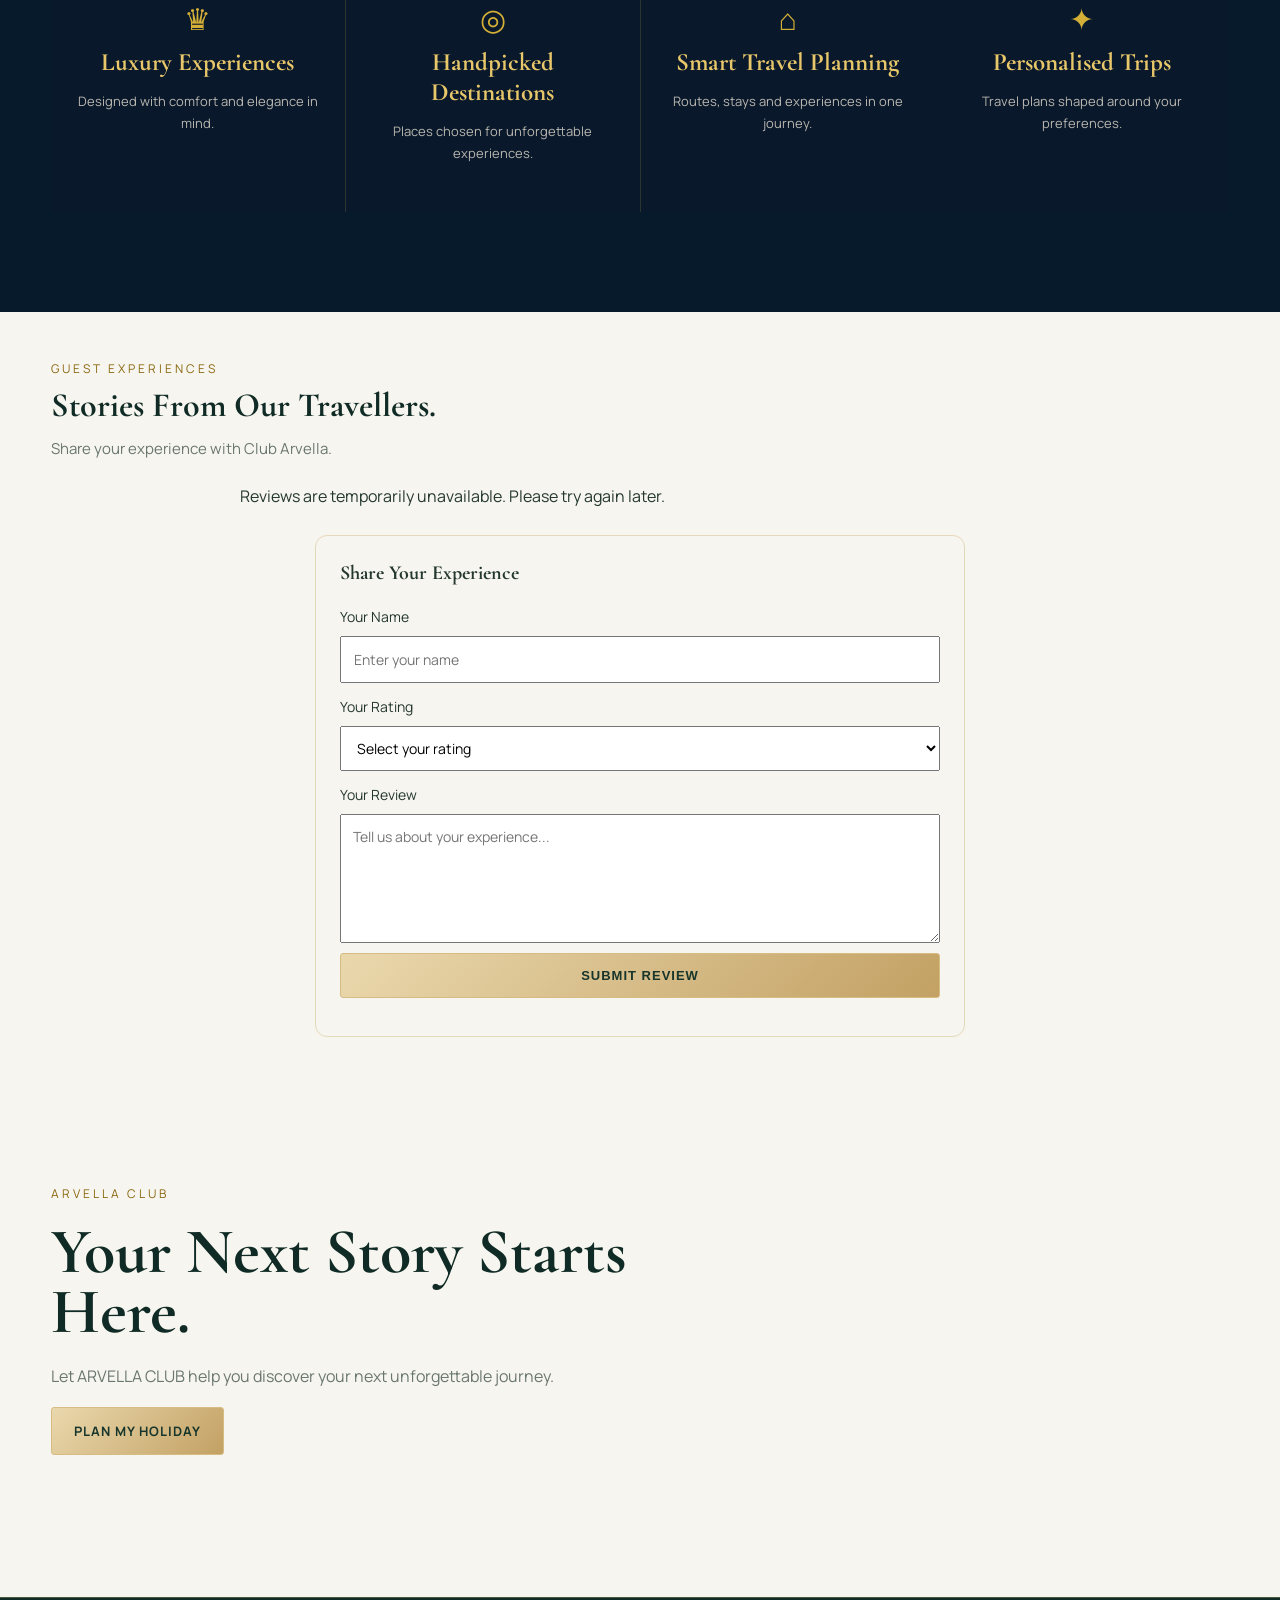
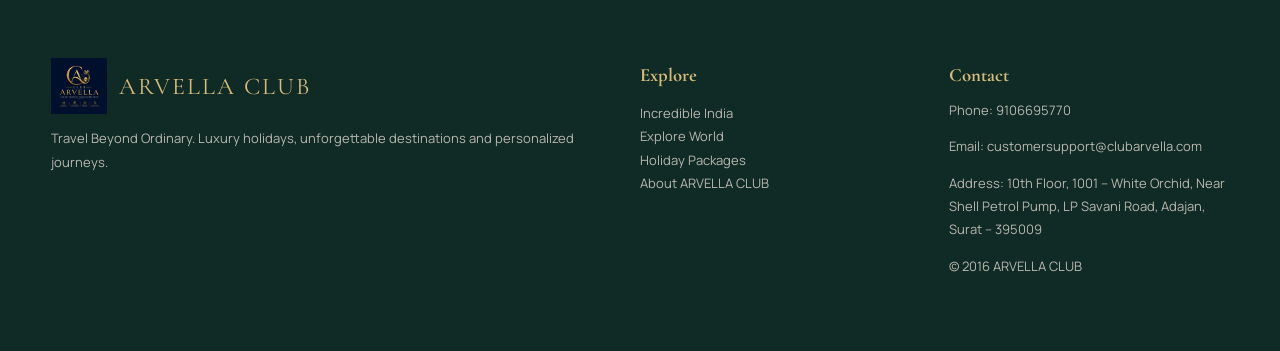
==== commit 9d6f0c80: "Update index.html" ====
--- a/index.html
+++ b/index.html
@@ -7,8 +7,9 @@
 <title>ARVELLA CLUB | Luxury Vacations</title>
 <meta content="ARVELLA CLUB offers premium holidays, luxury travel experiences, Indian tourist destinations and personalized holiday planning." name="description"/>
 <link href="style.css" rel="stylesheet"/>
-<link href="destination-image-loader.css" rel="stylesheet"/>‹
+<link href="destination-image-loader.css" rel="stylesheet"/>
 <link href="arvella-luxury-upgrade.css" rel="stylesheet"/>
+</head>
 <body>
 <!-- ================= NAVBAR ================= -->
 <header class="nav">
@@ -47,128 +48,38 @@
 <!-- Duplicate for smooth animation -->
 <img alt="Travel" data-destination-image="1" data-wiki="Tourism in India" decoding="async" loading="lazy" src="data:image/svg+xml;charset=UTF-8,%3Csvg%20xmlns%3D%27http%3A//www.w3.org/2000/svg%27%20width%3D%271600%27%20height%3D%271000%27%3E%3Crect%20width%3D%27100%25%27%20height%3D%27100%25%27%20fill%3D%27%2523071a2b%27/%3E%3C/svg%3E"/>
 <img alt="Kashmir" data-destination-image="1" data-wiki="Kashmir" decoding="async" loading="lazy" src="data:image/svg+xml;charset=UTF-8,%3Csvg%20xmlns%3D%27http%3A//www.w3.org/2000/svg%27%20width%3D%271600%27%20height%3D%271000%27%3E%3Crect%20width%3D%27100%25%27%20height%3D%27100%25%27%20fill%3D%27%2523071a2b%27/%3E%3C/svg%3E"/>
-<img alt="Goa" data-destination-image="1" data-wiki="Goa" decoding="async" loading="lazy" src="data:image/svg+xml;charset=UTF-8,%3Csvg%20xmlns%3D%27http%3A//www.w3.org/2000/svg%27%20width%3D%271600%27%20height%3D%271000%27%3E%3Crect%20width%3D%27100%25%27%20height%3D%27100%25%27%20fill%3D%27%2523071a2b%27/%3E%3C/svg%3E"/>
-<img alt="Mountains" data-destination-image="1" data-wiki="Himalayas" decoding="async" loading="lazy" src="data:image/svg+xml;charset=UTF-8,%3Csvg%20xmlns%3D%27http%3A//www.w3.org/2000/svg%27%20width%3D%271600%27%20height%3D%271000%27%3E%3Crect%20width%3D%27100%25%27%20height%3D%27100%25%27%20fill%3D%27%2523071a2b%27/%3E%3C/svg%3E"/>
-<img alt="Kerala" data-destination-image="1" data-wiki="Kerala" decoding="async" loading="lazy" src="data:image/svg+xml;charset=UTF-8,%3Csvg%20xmlns%3D%27http%3A//www.w3.org/2000/svg%27%20width%3D%271600%27%20height%3D%271000%27%3E%3Crect%20width%3D%27100%25%27%20height%3D%27100%25%27%20fill%3D%27%2523071a2b%27/%3E%3C/svg%3E"/>
-<img alt="Rajasthan" data-destination-image="1" data-wiki="Rajasthan" decoding="async" loading="lazy" src="data:image/svg+xml;charset=UTF-8,%3Csvg%20xmlns%3D%27http%3A//www.w3.org/2000/svg%27%20width%3D%271600%27%20height%3D%271000%27%3E%3Crect%20width%3D%27100%25%27%20height%3D%27100%25%27%20fill%3D%27%2523071a2b%27/%3E%3C/svg%3E"/>
-<img alt="India" data-destination-image="1" data-wiki="India" decoding="async" loading="lazy" src="data:image/svg+xml;charset=UTF-8,%3Csvg%20xmlns%3D%27http%3A//www.w3.org/2000/svg%27%20width%3D%271600%27%20height%3D%271000%27%3E%3Crect%20width%3D%27100%25%27%20height%3D%27100%25%27%20fill%3D%27%2523071a2b%27/%3E%3C/svg%3E"/>
+<img alt="Goa" data-destination-image="1" data-wiki="Goa" decoding="async" loading="lazy" src="data:image/svg+xml;charset=UTF-8,%3Csvg%20xmlns%3D%27http://www.w3.org/2000/svg%27%20width%3D'1600'%20height%3D'1000'%3E<rect width='100%25' height='100%25' fill='%23071a2b'/></svg>"/>
+<img alt="Mountains" data-destination-image="1" data-wiki="Himalayas" decoding="async" loading="lazy" src="data:image/svg+xml;charset=UTF-8,%3Csvg%20xmlns%3D'http://www.w3.org/2000/svg'%20width%3D'1600'%20height%3D'1000'%3E<rect width='100%25' height='100%25' fill='%23071a2b'/></svg>"/>
+<img alt="Kerala" data-destination-image="1" data-wiki="Kerala" decoding="async" loading="lazy" src="data:image/svg+xml;charset=UTF-8,%3Csvg%20xmlns%3D'http://www.w3.org/2000/svg'%20width%3D'1600'%20height%3D'1000'%3E<rect width='100%25' height='100%25' fill='%23071a2b'/></svg>"/>
+<img alt="Rajasthan" data-destination-image="1" data-wiki="Rajasthan" decoding="async" loading="lazy" src="data:image/svg+xml;charset=UTF-8,%3Csvg%20xmlns%3D'http://www.w3.org/2000/svg'%20width%3D'1600'%20height%3D'1000'%3E<rect width='100%25' height='100%25' fill='%23071a2b'/></svg>"/>
+<img alt="India" data-destination-image="1" data-wiki="India" decoding="async" loading="lazy" src="data:image/svg+xml;charset=UTF-8,%3Csvg%20xmlns%3D'http://www.w3.org/2000/svg'%20width%3D'1600'%20height%3D'1000'%3E<rect width='100%25' height='100%25' fill='%23071a2b'/></svg>"/>
 </div>
 </div>
 <!-- ROW 2 -->
 <div class="floating-row floating-row-right">
 <div class="floating-track">
-<img alt="Bali" data-destination-image="1" data-wiki="Bali" decoding="async" loading="lazy" src="data:image/svg+xml;charset=UTF-8,%3Csvg%20xmlns%3D%27http%3A//www.w3.org/2000/svg%27%20width%3D%271600%27%20height%3D%271000%27%3E%3Crect%20width%3D%27100%25%27%20height%3D%27100%25%27%20fill%3D%27%2523071a2b%27/%3E%3C/svg%3E"/>
-<img alt="Beach" data-destination-image="1" data-wiki="Beach" decoding="async" loading="lazy" src="data:image/svg+xml;charset=UTF-8,%3Csvg%20xmlns%3D%27http%3A//www.w3.org/2000/svg%27%20width%3D%271600%27%20height%3D%271000%27%3E%3Crect%20width%3D%27100%25%27%20height%3D%27100%25%27%20fill%3D%27%2523071a2b%27/%3E%3C/svg%3E"/>
-<img alt="Dubai" data-destination-image="1" data-wiki="Dubai" decoding="async" loading="lazy" src="data:image/svg+xml;charset=UTF-8,%3Csvg%20xmlns%3D%27http%3A//www.w3.org/2000/svg%27%20width%3D%271600%27%20height%3D%271000%27%3E%3Crect%20width%3D%27100%25%27%20height%3D%27100%25%27%20fill%3D%27%2523071a2b%27/%3E%3C/svg%3E"/>
-<img alt="Paris" data-destination-image="1" data-wiki="Paris" decoding="async" loading="lazy" src="data:image/svg+xml;charset=UTF-8,%3Csvg%20xmlns%3D%27http%3A//www.w3.org/2000/svg%27%20width%3D%271600%27%20height%3D%271000%27%3E%3Crect%20width%3D%27100%25%27%20height%3D%27100%25%27%20fill%3D%27%2523071a2b%27/%3E%3C/svg%3E"/>
-<img alt="Nature" data-destination-image="1" data-wiki="Nature" decoding="async" loading="lazy" src="data:image/svg+xml;charset=UTF-8,%3Csvg%20xmlns%3D%27http%3A//www.w3.org/2000/svg%27%20width%3D%271600%27%20height%3D%271000%27%3E%3Crect%20width%3D%27100%25%27%20height%3D%27100%25%27%20fill%3D%27%2523071a2b%27/%3E%3C/svg%3E"/>
-<img alt="Mountains" data-destination-image="1" data-wiki="Himalayas" decoding="async" loading="lazy" src="data:image/svg+xml;charset=UTF-8,%3Csvg%20xmlns%3D%27http%3A//www.w3.org/2000/svg%27%20width%3D%271600%27%20height%3D%271000%27%3E%3Crect%20width%3D%27100%25%27%20height%3D%27100%25%27%20fill%3D%27%2523071a2b%27/%3E%3C/svg%3E"/>
-<img alt="Thailand" data-destination-image="1" data-wiki="Thailand" decoding="async" loading="lazy" src="data:image/svg+xml;charset=UTF-8,%3Csvg%20xmlns%3D%27http%3A//www.w3.org/2000/svg%27%20width%3D%271600%27%20height%3D%271000%27%3E%3Crect%20width%3D%27100%25%27%20height%3D%27100%25%27%20fill%3D%27%2523071a2b%27/%3E%3C/svg%3E"/>
+<img alt="Bali" data-destination-image="1" data-wiki="Bali" decoding="async" loading="lazy" src="data:image/svg+xml;charset=UTF-8,%3Csvg%20xmlns%3D%27http://www.w3.org/2000/svg'%20width%3D'1600'%20height%3D'1000'%3E<rect width='100%25' height='100%25' fill='%23071a2b'/></svg>"/>
+<img alt="Beach" data-destination-image="1" data-wiki="Beach" decoding="async" loading="lazy" src="data:image/svg+xml;charset=UTF-8,%3Csvg%20xmlns%3D'http://www.w3.org/2000/svg'%20width%3D'1600'%20height%3D'1000'%3E<rect width='100%25' height='100%25' fill='%23071a2b'/></svg>"/>
+<img alt="Dubai" data-destination-image="1" data-wiki="Dubai" decoding="async" loading="lazy" src="data:image/svg+xml;charset=UTF-8,%3Csvg%20xmlns%3D'http://www.w3.org/2000/svg'%20width%3D'1600'%20height%3D'1000'%3E<rect width='100%25' height='100%25' fill='%23071a2b'/></svg>"/>
+<img alt="Paris" data-destination-image="1" data-wiki="Paris" decoding="async" loading="lazy" src="data:image/svg+xml;charset=UTF-8,%3Csvg%20xmlns%3D'http://www.w3.org/2000/svg'%20width%3D'1600'%20height%3D'1000'%3E<rect width='100%25' height='100%25' fill='%23071a2b'/></svg>"/>
+<img alt="Nature" data-destination-image="1" data-wiki="Nature" decoding="async" loading="lazy" src="data:image/svg+xml;charset=UTF-8,%3Csvg%20xmlns%3D'http://www.w3.org/2000/svg'%20width%3D'1600'%20height%3D'1000'%3E<rect width='100%25' height='100%25' fill='%23071a2b'/></svg>"/>
+<img alt="Mountains" data-destination-image="1" data-wiki="Himalayas" decoding="async" loading="lazy" src="data:image/svg+xml;charset=UTF-8,%3Csvg%20xmlns%3D'http://www.w3.org/2000/svg'%20width%3D'1600'%20height%3D'1000'%3E<rect width='100%25' height='100%25' fill='%23071a2b'/></svg>"/>
+<img alt="Thailand" data-destination-image="1" data-wiki="Thailand" decoding="async" loading="lazy" src="data:image/svg+xml;charset=UTF-8,%3Csvg%20xmlns%3D'http://www.w3.org/2000/svg'%20width%3D'1600'%20height%3D'1000'%3E<rect width='100%25' height='100%25' fill='%23071a2b'/></svg>"/>
 <!-- Duplicate -->
-<img alt="Bali" data-destination-image="1" data-wiki="Bali" decoding="async" loading="lazy" src="data:image/svg+xml;charset=UTF-8,%3Csvg%20xmlns%3D%27http%3A//www.w3.org/2000/svg%27%20width%3D%271600%27%20height%3D%271000%27%3E%3Crect%20width%3D%27100%25%27%20height%3D%27100%25%27%20fill%3D%27%2523071a2b%27/%3E%3C/svg%3E"/>
-<img alt="Beach" data-destination-image="1" data-wiki="Beach" decoding="async" loading="lazy" src="data:image/svg+xml;charset=UTF-8,%3Csvg%20xmlns%3D%27http%3A//www.w3.org/2000/svg%27%20width%3D%271600%27%20height%3D%271000%27%3E%3Crect%20width%3D%27100%25%27%20height%3D%27100%25%27%20fill%3D%27%2523071a2b%27/%3E%3C/svg%3E"/>
-<img alt="Dubai" data-destination-image="1" data-wiki="Dubai" decoding="async" loading="lazy" src="data:image/svg+xml;charset=UTF-8,%3Csvg%20xmlns%3D%27http%3A//www.w3.org/2000/svg%27%20width%3D%271600%27%20height%3D%271000%27%3E%3Crect%20width%3D%27100%25%27%20height%3D%27100%25%27%20fill%3D%27%2523071a2b%27/%3E%3C/svg%3E"/>
-<img alt="Paris" data-destination-image="1" data-wiki="Paris" decoding="async" loading="lazy" src="data:image/svg+xml;charset=UTF-8,%3Csvg%20xmlns%3D%27http%3A//www.w3.org/2000/svg%27%20width%3D%271600%27%20height%3D%271000%27%3E%3Crect%20width%3D%27100%25%27%20height%3D%27100%25%27%20fill%3D%27%2523071a2b%27/%3E%3C/svg%3E"/>
-<img alt="Nature" data-destination-image="1" data-wiki="Nature" decoding="async" loading="lazy" src="data:image/svg+xml;charset=UTF-8,%3Csvg%20xmlns%3D%27http%3A//www.w3.org/2000/svg%27%20width%3D%271600%27%20height%3D%271000%27%3E%3Crect%20width%3D%27100%25%27%20height%3D%27100%25%27%20fill%3D%27%2523071a2b%27/%3E%3C/svg%3E"/>
-<img alt="Mountains" data-destination-image="1" data-wiki="Himalayas" decoding="async" loading="lazy" src="data:image/svg+xml;charset=UTF-8,%3Csvg%20xmlns%3D%27http%3A//www.w3.org/2000/svg%27%20width%3D%271600%27%20height%3D%271000%27%3E%3Crect%20width%3D%27100%25%27%20height%3D%27100%25%27%20fill%3D%27%2523071a2b%27/%3E%3C/svg%3E"/>
-<img alt="Thailand" data-destination-image="1" data-wiki="Thailand" decoding="async" loading="lazy" src="data:image/svg+xml;charset=UTF-8,%3Csvg%20xmlns%3D%27http%3A//www.w3.org/2000/svg%27%20width%3D%271600%27%20height%3D%271000%27%3E%3Crect%20width%3D%27100%25%27%20height%3D%27100%25%27%20fill%3D%27%2523071a2b%27/%3E%3C/svg%3E"/>
+<img alt="Bali" data-destination-image="1" data-wiki="Bali" decoding="async" loading="lazy" src="data:image/svg+xml;charset=UTF-8,%3Csvg%20xmlns%3D'http://www.w3.org/2000/svg'%20width%3D'1600'%20height%3D'1000'%3E<rect width='100%25' height='100%25' fill='%23071a2b'/></svg>"/>
+<img alt="Beach" data-destination-image="1" data-wiki="Beach" decoding="async" loading="lazy" src="data:image/svg+xml;charset=UTF-8,%3Csvg%20xmlns%3D'http://www.w3.org/2000/svg'%20width%3D'1600'%20height%3D'1000'%3E<rect width='100%25' height='100%25' fill='%23071a2b'/></svg>"/>
+<img alt="Dubai" data-destination-image="1" data-wiki="Dubai" decoding="async" loading="lazy" src="data:image/svg+xml;charset=UTF-8,%3Csvg%20xmlns%3D'http://www.w3.org/2000/svg'%20width%3D'1600'%20height%3D'1000'%3E<rect width='100%25' height='100%25' fill='%23071a2b'/></svg>"/>
+<img alt="Paris" data-destination-image="1" data-wiki="Paris" decoding="async" loading="lazy" src="data:image/svg+xml;charset=UTF-8,%3Csvg%20xmlns%3D'http://www.w3.org/2000/svg'%20width%3D'1600'%20height%3D'1000'%3E<rect width='100%25' height='100%25' fill='%23071a2b'/></svg>"/>
+<img alt="Nature" data-destination-image="1" data-wiki="Nature" decoding="async" loading="lazy" src="data:image/svg+xml;charset=UTF-8,%3Csvg%20xmlns%3D'http://www.w3.org/2000/svg'%20width%3D'1600'%20height%3D'1000'%3E<rect width='100%25' height='100%25' fill='%23071a2b'/></svg>"/>
+<img alt="Mountains" data-destination-image="1" data-wiki="Himalayas" decoding="async" loading="lazy" src="data:image/svg+xml;charset=UTF-8,%3Csvg%20xmlns%3D'http://www.w3.org/2000/svg'%20width%3D'1600'%20height%3D'1000'%3E<rect width='100%25' height='100%25' fill='%23071a2b'/></svg>"/>
+<img alt="Thailand" data-destination-image="1" data-wiki="Thailand" decoding="async" loading="lazy" src="data:image/svg+xml;charset=UTF-8,%3Csvg%20xmlns%3D'http://www.w3.org/2000/svg'%20width%3D'1600'%20height%3D'1000'%3E<rect width='100%25' height='100%25' fill='%23071a2b'/></svg>"/>
 </div>
 </div>
 <!-- HERO CONTENT -->
 <div class="container premium-hero-content">
 <div class="eyebrow">
-        ARVELLA CLUB • LUXURY TRAVEL EXPERIENCES
-      </div>
-<h1>
-        DISCOVER INDIA.<br/>
-<span>TRAVEL BEYOND ORDINARY.</span>
-</h1>
-<p>
-        Extraordinary destinations, unforgettable experiences and
-        personalized holidays designed for travellers who expect more.
-      </p>
-
-<div class="hero-buttons">
-  <a class="btn btn-gold" href="#destinations">
-    EXPLORE DESTINATIONS
-  </a>
-
-  <a class="btn btn-outline" href="#plan-trip">
-    PLAN MY HOLIDAY
-  </a>
-
-  <a class="btn btn-gold"
-     href="https://rzp.io/rzp/r5RbGmMQ"
-     target="_blank"
-     rel="noopener noreferrer">
-    PAY MEMBERSHIP FEE
-  </a>
-</div>
-
-</div>
-</section>
-<!-- ================= STATS ================= -->
-<section class="section stats-section">
-<div class="container">
-<div class="stats premium-stats">
-<div class="stat">
-<b class="counter" data-target="10000">10K+</b>
-<span>Active Members</span>
-</div>
-<div class="stat">
-<b class="counter" data-target="500">500+</b>
-<span>Holiday Experiences</span>
-</div>
-<div class="stat">
-<b>30+</b>
-<span>Indian Destinations</span>
-</div>
-<div class="stat">
-<b>1000+</b>
-<span>Stay Options</span>
-</div>
-<div class="stat">
-<b>4.9/5</b>
-<span>Travel Experience</span>
-</div>
-</div>
-</div>
-</section>
-<!-- ================= EXPLORE INDIA ================= -->
-<section class="section section-light" id="destinations">
-<div class="container">
-<div class="section-head">
-<div class="eyebrow" style="color:#8a6810">
-          EXPLORE INCREDIBLE INDIA
-        </div>
-<h2>Where Will Your Indian Journey Begin?</h2>
-<p>
-          Discover India's most beautiful destinations, unforgettable experiences
-          and extraordinary places waiting to be explored.
-        </p>
-</div>
-<!-- FIRST 9 DESTINATIONS -->
-<div class="grid destination-grid">
-<a class="destination-card" href="india.html?place=kashmir">
-<img alt="Kashmir" data-destination-image="1" data-wiki="Kashmir" decoding="async" loading="lazy" src="data:image/svg+xml;charset=UTF-8,%3Csvg%20xmlns%3D%27http%3A//www.w3.org/2000/svg%27%20width%3D%271600%27%20height%3D%271000%27%3E%3Crect%20width%3D%27100%25%27%20height%3D%27100%25%27%20fill%3D%27%2523071a2b%27/%3E%3C/svg%3E"/>
-<div class="destination-overlay">
-<span>01 • INDIA</span>
-<h3>Kashmir</h3>
-<p>Paradise on Earth</p>
-<b>EXPLORE →</b>
-</div>
-</a>
-<a class="destination-card" href="india.html?place=goa">
-<img alt="Goa" data-destination-image="1" data-wiki="Goa" decoding="async" loading="lazy" src="data:image/svg+xml;charset=UTF-8,%3Csvg%20xmlns%3D%27http%3A//www.w3.org/2000/svg%27%20width%3D%271600%27%20height%3D%271000%27%3E%3Crect%20width%3D%27100%25%27%20height%3D%27100%25%27%20fill%3D%27%2523071a2b%27/%3E%3C/svg%3E"/>
-<div class="destination-overlay">
-<span>02 • INDIA</span>
-<h3>Goa</h3>
-<p>Beaches, Culture &amp; Nightlife</p>
-<b>EXPLORE →</b>
-</div>
-</a>
-<a class="destination-card" href="india.html?place=manali">
-<img alt="Manali" data-destination-image="1" data-wiki="Manali" decoding="async" loading="lazy" src="data:image/svg+xml;charset=UTF-8,%3Csvg%20xmlns%3D%27http%3A//www.w3.org/2000/svg%27%20width%3D%271600%27%20height%3D%271000%27%3E%3Crect%20width%3D%27100%25%27%20height%3D%27100%25%27%20fill%3D%27%2523071a2b%27/%3E%3C/svg%3E"/>
+        <a class="destination-card" href="india.html?place=manali">
+<img alt="Manali" data-destination-image="1" data-wiki="Manali" decoding="async" loading="lazy" src="data:image/svg+xml;charset=UTF-8,%3Csvg%20xmlns%3D%27http://www.w3.org/2000/svg%27%20width%3D%271600%27%20height%3D%271000%27%3E%3Crect%20width%3D%27100%25%27%20height%3D%27100%25%27%20fill%3D%27%2523071a2b%27/%3E%3C/svg%3E"/>
 <div class="destination-overlay">
 <span>03 • INDIA</span>
 <h3>Manali</h3>
@@ -177,7 +88,7 @@
 </div>
 </a>
 <a class="destination-card" href="india.html?place=rajasthan">
-<img alt="Rajasthan" data-destination-image="1" data-wiki="Rajasthan" decoding="async" loading="lazy" src="data:image/svg+xml;charset=UTF-8,%3Csvg%20xmlns%3D%27http%3A//www.w3.org/2000/svg%27%20width%3D%271600%27%20height%3D%271000%27%3E%3Crect%20width%3D%27100%25%27%20height%3D%27100%25%27%20fill%3D%27%2523071a2b%27/%3E%3C/svg%3E"/>
+<img alt="Rajasthan" data-destination-image="1" data-wiki="Rajasthan" decoding="async" loading="lazy" src="data:image/svg+xml;charset=UTF-8,%3Csvg%20xmlns%3D%27http://www.w3.org/2000/svg%27%20width%3D'1600'%20height%3D'1000'%3E<rect width='100%25' height='100%25' fill='%23071a2b'/></svg>"/>
 <div class="destination-overlay">
 <span>04 • INDIA</span>
 <h3>Rajasthan</h3>
@@ -186,7 +97,7 @@
 </div>
 </a>
 <a class="destination-card" href="india.html?place=kerala">
-<img alt="Kerala" data-destination-image="1" data-wiki="Kerala" decoding="async" loading="lazy" src="data:image/svg+xml;charset=UTF-8,%3Csvg%20xmlns%3D%27http%3A//www.w3.org/2000/svg%27%20width%3D%271600%27%20height%3D%271000%27%3E%3Crect%20width%3D%27100%25%27%20height%3D%27100%25%27%20fill%3D%27%2523071a2b%27/%3E%3C/svg%3E"/>
+<img alt="Kerala" data-destination-image="1" data-wiki="Kerala" decoding="async" loading="lazy" src="data:image/svg+xml;charset=UTF-8,%3Csvg%20xmlns%3D'http://www.w3.org/2000/svg'%20width%3D'1600'%20height%3D'1000'%3E<rect width='100%25' height='100%25' fill='%23071a2b'/></svg>"/>
 <div class="destination-overlay">
 <span>05 • INDIA</span>
 <h3>Kerala</h3>
@@ -195,7 +106,7 @@
 </div>
 </a>
 <a class="destination-card" href="india.html?place=ladakh">
-<img alt="Ladakh" data-destination-image="1" data-wiki="Ladakh" decoding="async" loading="lazy" src="data:image/svg+xml;charset=UTF-8,%3Csvg%20xmlns%3D%27http%3A//www.w3.org/2000/svg%27%20width%3D%271600%27%20height%3D%271000%27%3E%3Crect%20width%3D%27100%25%27%20height%3D%27100%25%27%20fill%3D%27%2523071a2b%27/%3E%3C/svg%3E"/>
+<img alt="Ladakh" data-destination-image="1" data-wiki="Ladakh" decoding="async" loading="lazy" src="data:image/svg+xml;charset=UTF-8,%3Csvg%20xmlns%3D'http://www.w3.org/2000/svg'%20width%3D'1600'%20height%3D'1000'%3E<rect width='100%25' height='100%25' fill='%23071a2b'/></svg>"/>
 <div class="destination-overlay">
 <span>06 • INDIA</span>
 <h3>Ladakh</h3>
@@ -204,7 +115,7 @@
 </div>
 </a>
 <a class="destination-card" href="india.html?place=andaman">
-<img alt="Andaman" data-destination-image="1" data-wiki="Andaman and Nicobar Islands" decoding="async" loading="lazy" src="data:image/svg+xml;charset=UTF-8,%3Csvg%20xmlns%3D%27http%3A//www.w3.org/2000/svg%27%20width%3D%271600%27%20height%3D%271000%27%3E%3Crect%20width%3D%27100%25%27%20height%3D%27100%25%27%20fill%3D%27%2523071a2b%27/%3E%3C/svg%3E"/>
+<img alt="Andaman" data-destination-image="1" data-wiki="Andaman and Nicobar Islands" decoding="async" loading="lazy" src="data:image/svg+xml;charset=UTF-8,%3Csvg%20xmlns%3D'http://www.w3.org/2000/svg'%20width%3D'1600'%20height%3D'1000'%3E<rect width='100%25' height='100%25' fill='%23071a2b'/></svg>"/>
 <div class="destination-overlay">
 <span>07 • INDIA</span>
 <h3>Andaman</h3>
@@ -213,7 +124,7 @@
 </div>
 </a>
 <a class="destination-card" href="india.html?place=mumbai">
-<img alt="Mumbai" data-destination-image="1" data-wiki="Mumbai" decoding="async" loading="lazy" src="data:image/svg+xml;charset=UTF-8,%3Csvg%20xmlns%3D%27http%3A//www.w3.org/2000/svg%27%20width%3D%271600%27%20height%3D%271000%27%3E%3Crect%20width%3D%27100%25%27%20height%3D%27100%25%27%20fill%3D%27%2523071a2b%27/%3E%3C/svg%3E"/>
+<img alt="Mumbai" data-destination-image="1" data-wiki="Mumbai" decoding="async" loading="lazy" src="data:image/svg+xml;charset=UTF-8,%3Csvg%20xmlns%3D'http://www.w3.org/2000/svg'%20width%3D'1600'%20height%3D'1000'%3E<rect width='100%25' height='100%25' fill='%23071a2b'/></svg>"/>
 <div class="destination-overlay">
 <span>08 • INDIA</span>
 <h3>Mumbai</h3>
@@ -222,7 +133,7 @@
 </div>
 </a>
 <a class="destination-card" href="india.html?place=agra">
-<img alt="Agra" data-destination-image="1" data-wiki="Agra" decoding="async" loading="lazy" src="data:image/svg+xml;charset=UTF-8,%3Csvg%20xmlns%3D%27http%3A//www.w3.org/2000/svg%27%20width%3D%271600%27%20height%3D%271000%27%3E%3Crect%20width%3D%27100%25%27%20height%3D%27100%25%27%20fill%3D%27%2523071a2b%27/%3E%3C/svg%3E"/>
+<img alt="Agra" data-destination-image="1" data-wiki="Agra" decoding="async" loading="lazy" src="data:image/svg+xml;charset=UTF-8,%3Csvg%20xmlns%3D'http://www.w3.org/2000/svg'%20width%3D'1600'%20height%3D'1000'%3E<rect width='100%25' height='100%25' fill='%23071a2b'/></svg>"/>
 <div class="destination-overlay">
 <span>09 • INDIA</span>
 <h3>Agra</h3>
@@ -234,7 +145,7 @@
 <!-- MORE DESTINATIONS -->
 <div class="grid destination-grid more-destinations" id="moreDestinations">
 <a class="destination-card" href="india.html?place=jaipur">
-<img alt="Jaipur" data-destination-image="1" data-wiki="Jaipur" decoding="async" loading="lazy" src="data:image/svg+xml;charset=UTF-8,%3Csvg%20xmlns%3D%27http%3A//www.w3.org/2000/svg%27%20width%3D%271600%27%20height%3D%271000%27%3E%3Crect%20width%3D%27100%25%27%20height%3D%27100%25%27%20fill%3D%27%2523071a2b%27/%3E%3C/svg%3E"/>
+<img alt="Jaipur" data-destination-image="1" data-wiki="Jaipur" decoding="async" loading="lazy" src="data:image/svg+xml;charset=UTF-8,%3Csvg%20xmlns%3D'http://www.w3.org/2000/svg'%20width%3D'1600'%20height%3D'1000'%3E<rect width='100%25' height='100%25' fill='%23071a2b'/></svg>"/>
 <div class="destination-overlay">
 <span>10 • INDIA</span>
 <h3>Jaipur</h3>
@@ -243,7 +154,7 @@
 </div>
 </a>
 <a class="destination-card" href="india.html?place=udaipur">
-<img alt="Udaipur" data-destination-image="1" data-wiki="Udaipur" decoding="async" loading="lazy" src="data:image/svg+xml;charset=UTF-8,%3Csvg%20xmlns%3D%27http%3A//www.w3.org/2000/svg%27%20width%3D%271600%27%20height%3D%271000%27%3E%3Crect%20width%3D%27100%25%27%20height%3D%27100%25%27%20fill%3D%27%2523071a2b%27/%3E%3C/svg%3E"/>
+<img alt="Udaipur" data-destination-image="1" data-wiki="Udaipur" decoding="async" loading="lazy" src="data:image/svg+xml;charset=UTF-8,%3Csvg%20xmlns%3D'http://www.w3.org/2000/svg'%20width%3D'1600'%20height%3D'1000'%3E<rect width='100%25' height='100%25' fill='%23071a2b'/></svg>"/>
 <div class="destination-overlay">
 <span>11 • INDIA</span>
 <h3>Udaipur</h3>
@@ -252,7 +163,7 @@
 </div>
 </a>
 <a class="destination-card" href="india.html?place=delhi">
-<img alt="Delhi" data-destination-image="1" data-wiki="Delhi" decoding="async" loading="lazy" src="data:image/svg+xml;charset=UTF-8,%3Csvg%20xmlns%3D%27http%3A//www.w3.org/2000/svg%27%20width%3D%271600%27%20height%3D%271000%27%3E%3Crect%20width%3D%27100%25%27%20height%3D%27100%25%27%20fill%3D%27%2523071a2b%27/%3E%3C/svg%3E"/>
+<img alt="Delhi" data-destination-image="1" data-wiki="Delhi" decoding="async" loading="lazy" src="data:image/svg+xml;charset=UTF-8,%3Csvg%20xmlns%3D'http://www.w3.org/2000/svg'%20width%3D'1600'%20height%3D'1000'%3E<rect width='100%25' height='100%25' fill='%23071a2b'/></svg>"/>
 <div class="destination-overlay">
 <span>12 • INDIA</span>
 <h3>Delhi</h3>
@@ -261,7 +172,7 @@
 </div>
 </a>
 <a class="destination-card" href="india.html?place=varanasi">
-<img alt="Varanasi" data-destination-image="1" data-wiki="Varanasi" decoding="async" loading="lazy" src="data:image/svg+xml;charset=UTF-8,%3Csvg%20xmlns%3D%27http%3A//www.w3.org/2000/svg%27%20width%3D%271600%27%20height%3D%271000%27%3E%3Crect%20width%3D%27100%25%27%20height%3D%27100%25%27%20fill%3D%27%2523071a2b%27/%3E%3C/svg%3E"/>
+<img alt="Varanasi" data-destination-image="1" data-wiki="Varanasi" decoding="async" loading="lazy" src="data:image/svg+xml;charset=UTF-8,%3Csvg%20xmlns%3D'http://www.w3.org/2000/svg'%20width%3D'1600'%20height%3D'1000'%3E<rect width='100%25' height='100%25' fill='%23071a2b'/></svg>"/>
 <div class="destination-overlay">
 <span>13 • INDIA</span>
 <h3>Varanasi</h3>
@@ -270,7 +181,7 @@
 </div>
 </a>
 <a class="destination-card" href="india.html?place=rishikesh">
-<img alt="Rishikesh" data-destination-image="1" data-wiki="Rishikesh" decoding="async" loading="lazy" src="data:image/svg+xml;charset=UTF-8,%3Csvg%20xmlns%3D%27http%3A//www.w3.org/2000/svg%27%20width%3D%271600%27%20height%3D%271000%27%3E%3Crect%20width%3D%27100%25%27%20height%3D%27100%25%27%20fill%3D%27%2523071a2b%27/%3E%3C/svg%3E"/>
+<img alt="Rishikesh" data-destination-image="1" data-wiki="Rishikesh" decoding="async" loading="lazy" src="data:image/svg+xml;charset=UTF-8,%3Csvg%20xmlns%3D'http://www.w3.org/2000/svg'%20width%3D'1600'%20height%3D'1000'%3E<rect width='100%25' height='100%25' fill='%23071a2b'/></svg>"/>
 <div class="destination-overlay">
 <span>14 • INDIA</span>
 <h3>Rishikesh</h3>
@@ -279,7 +190,7 @@
 </div>
 </a>
 <a class="destination-card" href="india.html?place=shimla">
-<img alt="Shimla" data-destination-image="1" data-wiki="Shimla" decoding="async" loading="lazy" src="data:image/svg+xml;charset=UTF-8,%3Csvg%20xmlns%3D%27http%3A//www.w3.org/2000/svg%27%20width%3D%271600%27%20height%3D%271000%27%3E%3Crect%20width%3D%27100%25%27%20height%3D%27100%25%27%20fill%3D%27%2523071a2b%27/%3E%3C/svg%3E"/>
+<img alt="Shimla" data-destination-image="1" data-wiki="Shimla" decoding="async" loading="lazy" src="data:image/svg+xml;charset=UTF-8,%3Csvg%20xmlns%3D'http://www.w3.org/2000/svg'%20width%3D'1600'%20height%3D'1000'%3E<rect width='100%25' height='100%25' fill='%23071a2b'/></svg>"/>
 <div class="destination-overlay">
 <span>15 • INDIA</span>
 <h3>Shimla</h3>
@@ -288,7 +199,7 @@
 </div>
 </a>
 <a class="destination-card" href="india.html?place=darjeeling">
-<img alt="Darjeeling" data-destination-image="1" data-wiki="Darjeeling" decoding="async" loading="lazy" src="data:image/svg+xml;charset=UTF-8,%3Csvg%20xmlns%3D%27http%3A//www.w3.org/2000/svg%27%20width%3D%271600%27%20height%3D%271000%27%3E%3Crect%20width%3D%27100%25%27%20height%3D%27100%25%27%20fill%3D%27%2523071a2b%27/%3E%3C/svg%3E"/>
+<img alt="Darjeeling" data-destination-image="1" data-wiki="Darjeeling" decoding="async" loading="lazy" src="data:image/svg+xml;charset=UTF-8,%3Csvg%20xmlns%3D'http://www.w3.org/2000/svg'%20width%3D'1600'%20height%3D'1000'%3E<rect width='100%25' height='100%25' fill='%23071a2b'/></svg>"/>
 <div class="destination-overlay">
 <span>16 • INDIA</span>
 <h3>Darjeeling</h3>
@@ -297,7 +208,7 @@
 </div>
 </a>
 <a class="destination-card" href="india.html?place=ooty">
-<img alt="Ooty" data-destination-image="1" data-wiki="Ooty, India" decoding="async" loading="lazy" src="data:image/svg+xml;charset=UTF-8,%3Csvg%20xmlns%3D%27http%3A//www.w3.org/2000/svg%27%20width%3D%271600%27%20height%3D%271000%27%3E%3Crect%20width%3D%27100%25%27%20height%3D%27100%25%27%20fill%3D%27%2523071a2b%27/%3E%3C/svg%3E"/>
+<img alt="Ooty" data-destination-image="1" data-wiki="Ooty, India" decoding="async" loading="lazy" src="data:image/svg+xml;charset=UTF-8,%3Csvg%20xmlns%3D'http://www.w3.org/2000/svg'%20width%3D'1600'%20height%3D'1000'%3E<rect width='100%25' height='100%25' fill='%23071a2b'/></svg>"/>
 <div class="destination-overlay">
 <span>17 • INDIA</span>
 <h3>Ooty</h3>
@@ -306,7 +217,7 @@
 </div>
 </a>
 <a class="destination-card" href="india.html?place=coorg">
-<img alt="Coorg" data-destination-image="1" data-wiki="Kodagu" decoding="async" loading="lazy" src="data:image/svg+xml;charset=UTF-8,%3Csvg%20xmlns%3D%27http%3A//www.w3.org/2000/svg%27%20width%3D%271600%27%20height%3D%271000%27%3E%3Crect%20width%3D%27100%25%27%20height%3D%27100%25%27%20fill%3D%27%2523071a2b%27/%3E%3C/svg%3E"/>
+<img alt="Coorg" data-destination-image="1" data-wiki="Kodagu" decoding="async" loading="lazy" src="data:image/svg+xml;charset=UTF-8,%3Csvg%20xmlns%3D'http://www.w3.org/2000/svg'%20width%3D'1600'%20height%3D'1000'%3E<rect width='100%25' height='100%25' fill='%23071a2b'/></svg>"/>
 <div class="destination-overlay">
 <span>18 • INDIA</span>
 <h3>Coorg</h3>
@@ -315,7 +226,7 @@
 </div>
 </a>
 <a class="destination-card" href="india.html?place=mysore">
-<img alt="Mysore" data-destination-image="1" data-wiki="Mysore" decoding="async" loading="lazy" src="data:image/svg+xml;charset=UTF-8,%3Csvg%20xmlns%3D%27http%3A//www.w3.org/2000/svg%27%20width%3D%271600%27%20height%3D%271000%27%3E%3Crect%20width%3D%27100%25%27%20height%3D%27100%25%27%20fill%3D%27%2523071a2b%27/%3E%3C/svg%3E"/>
+<img alt="Mysore" data-destination-image="1" data-wiki="Mysore" decoding="async" loading="lazy" src="data:image/svg+xml;charset=UTF-8,%3Csvg%20xmlns%3D'http://www.w3.org/2000/svg'%20width%3D'1600'%20height%3D'1000'%3E<rect width='100%25' height='100%25' fill='%23071a2b'/></svg>"/>
 <div class="destination-overlay">
 <span>19 • INDIA</span>
 <h3>Mysore</h3>
@@ -324,7 +235,7 @@
 </div>
 </a>
 <a class="destination-card" href="india.html?place=amritsar">
-<img alt="Amritsar" data-destination-image="1" data-wiki="Amritsar" decoding="async" loading="lazy" src="data:image/svg+xml;charset=UTF-8,%3Csvg%20xmlns%3D%27http%3A//www.w3.org/2000/svg%27%20width%3D%271600%27%20height%3D%271000%27%3E%3Crect%20width%3D%27100%25%27%20height%3D%27100%25%27%20fill%3D%27%2523071a2b%27/%3E%3C/svg%3E"/>
+<img alt="Amritsar" data-destination-image="1" data-wiki="Amritsar" decoding="async" loading="lazy" src="data:image/svg+xml;charset=UTF-8,%3Csvg%20xmlns%3D'http://www.w3.org/2000/svg'%20width%3D'1600'%20height%3D'1000'%3E<rect width='100%25' height='100%25' fill='%23071a2b'/></svg>"/>
 <div class="destination-overlay">
 <span>20 • INDIA</span>
 <h3>Amritsar</h3>
@@ -333,7 +244,7 @@
 </div>
 </a>
 <a class="destination-card" href="india.html?place=nainital">
-<img alt="Nainital" data-destination-image="1" data-wiki="Nainital" decoding="async" loading="lazy" src="data:image/svg+xml;charset=UTF-8,%3Csvg%20xmlns%3D%27http%3A//www.w3.org/2000/svg%27%20width%3D%271600%27%20height%3D%271000%27%3E%3Crect%20width%3D%27100%25%27%20height%3D%27100%25%27%20fill%3D%27%2523071a2b%27/%3E%3C/svg%3E"/>
+<img alt="Nainital" data-destination-image="1" data-wiki="Nainital" decoding="async" loading="lazy" src="data:image/svg+xml;charset=UTF-8,%3Csvg%20xmlns%3D'http://www.w3.org/2000/svg'%20width%3D'1600'%20height%3D'1000'%3E<rect width='100%25' height='100%25' fill='%23071a2b'/></svg>"/>
 <div class="destination-overlay">
 <span>21 • INDIA</span>
 <h3>Nainital</h3>
@@ -342,7 +253,7 @@
 </div>
 </a>
 <a class="destination-card" href="india.html?place=mussoorie">
-<img alt="Mussoorie" data-destination-image="1" data-wiki="Mussoorie" decoding="async" loading="lazy" src="data:image/svg+xml;charset=UTF-8,%3Csvg%20xmlns%3D%27http%3A//www.w3.org/2000/svg%27%20width%3D%271600%27%20height%3D%271000%27%3E%3Crect%20width%3D%27100%25%27%20height%3D%27100%25%27%20fill%3D%27%2523071a2b%27/%3E%3C/svg%3E"/>
+<img alt="Mussoorie" data-destination-image="1" data-wiki="Mussoorie" decoding="async" loading="lazy" src="data:image/svg+xml;charset=UTF-8,%3Csvg%20xmlns%3D%27http://www.w3.org/2000/svg%27%20width%3D%271600%27%20height%3D%271000%27%3E%3Crect%20width%3D%27100%25%27%20height%3D%27100%25%27%20fill%3D%27%2523071a2b%27/%3E%3C/svg%3E"/>
 <div class="destination-overlay">
 <span>22 • INDIA</span>
 <h3>Mussoorie</h3>
@@ -351,7 +262,7 @@
 </div>
 </a>
 <a class="destination-card" href="india.html?place=meghalaya">
-<img alt="Meghalaya" data-destination-image="1" data-wiki="Meghalaya" decoding="async" loading="lazy" src="data:image/svg+xml;charset=UTF-8,%3Csvg%20xmlns%3D%27http%3A//www.w3.org/2000/svg%27%20width%3D%271600%27%20height%3D%271000%27%3E%3Crect%20width%3D%27100%25%27%20height%3D%27100%25%27%20fill%3D%27%2523071a2b%27/%3E%3C/svg%3E"/>
+<img alt="Meghalaya" data-destination-image="1" data-wiki="Meghalaya" decoding="async" loading="lazy" src="data:image/svg+xml;charset=UTF-8,%3Csvg%20xmlns%3D%27http://www.w3.org/2000/svg%27%20width%3D'1600'%20height%3D'1000'%3E<rect width='100%25' height='100%25' fill='%23071a2b'/></svg>"/>
 <div class="destination-overlay">
 <span>23 • INDIA</span>
 <h3>Meghalaya</h3>
@@ -360,7 +271,7 @@
 </div>
 </a>
 <a class="destination-card" href="india.html?place=sikkim">
-<img alt="Sikkim" data-destination-image="1" data-wiki="Sikkim" decoding="async" loading="lazy" src="data:image/svg+xml;charset=UTF-8,%3Csvg%20xmlns%3D%27http%3A//www.w3.org/2000/svg%27%20width%3D%271600%27%20height%3D%271000%27%3E%3Crect%20width%3D%27100%25%27%20height%3D%27100%25%27%20fill%3D%27%2523071a2b%27/%3E%3C/svg%3E"/>
+<img alt="Sikkim" data-destination-image="1" data-wiki="Sikkim" decoding="async" loading="lazy" src="data:image/svg+xml;charset=UTF-8,%3Csvg%20xmlns%3D'http://www.w3.org/2000/svg'%20width%3D'1600'%20height%3D'1000'%3E<rect width='100%25' height='100%25' fill='%23071a2b'/></svg>"/>
 <div class="destination-overlay">
 <span>24 • INDIA</span>
 <h3>Sikkim</h3>
@@ -369,7 +280,7 @@
 </div>
 </a>
 <a class="destination-card" href="india.html?place=pondicherry">
-<img alt="Pondicherry" data-destination-image="1" data-wiki="Puducherry" decoding="async" loading="lazy" src="data:image/svg+xml;charset=UTF-8,%3Csvg%20xmlns%3D%27http%3A//www.w3.org/2000/svg%27%20width%3D%271600%27%20height%3D%271000%27%3E%3Crect%20width%3D%27100%25%27%20height%3D%27100%25%27%20fill%3D%27%2523071a2b%27/%3E%3C/svg%3E"/>
+<img alt="Pondicherry" data-destination-image="1" data-wiki="Puducherry" decoding="async" loading="lazy" src="data:image/svg+xml;charset=UTF-8,%3Csvg%20xmlns%3D'http://www.w3.org/2000/svg'%20width%3D'1600'%20height%3D'1000'%3E<rect width='100%25' height='100%25' fill='%23071a2b'/></svg>"/>
 <div class="destination-overlay">
 <span>25 • INDIA</span>
 <h3>Pondicherry</h3>
@@ -378,7 +289,7 @@
 </div>
 </a>
 <a class="destination-card" href="india.html?place=mahabaleshwar">
-<img alt="Mahabaleshwar" data-destination-image="1" data-wiki="Mahabaleshwar" decoding="async" loading="lazy" src="data:image/svg+xml;charset=UTF-8,%3Csvg%20xmlns%3D%27http%3A//www.w3.org/2000/svg%27%20width%3D%271600%27%20height%3D%271000%27%3E%3Crect%20width%3D%27100%25%27%20height%3D%27100%25%27%20fill%3D%27%2523071a2b%27/%3E%3C/svg%3E"/>
+<img alt="Mahabaleshwar" data-destination-image="1" data-wiki="Mahabaleshwar" decoding="async" loading="lazy" src="data:image/svg+xml;charset=UTF-8,%3Csvg%20xmlns%3D'http://www.w3.org/2000/svg'%20width%3D'1600'%20height%3D'1000'%3E<rect width='100%25' height='100%25' fill='%23071a2b'/></svg>"/>
 <div class="destination-overlay">
 <span>26 • INDIA</span>
 <h3>Mahabaleshwar</h3>
@@ -387,7 +298,7 @@
 </div>
 </a>
 <a class="destination-card" href="india.html?place=kodaikanal">
-<img alt="Kodaikanal" data-destination-image="1" data-wiki="Kodaikanal" decoding="async" loading="lazy" src="data:image/svg+xml;charset=UTF-8,%3Csvg%20xmlns%3D%27http%3A//www.w3.org/2000/svg%27%20width%3D%271600%27%20height%3D%271000%27%3E%3Crect%20width%3D%27100%25%27%20height%3D%27100%25%27%20fill%3D%27%2523071a2b%27/%3E%3C/svg%3E"/>
+<img alt="Kodaikanal" data-destination-image="1" data-wiki="Kodaikanal" decoding="async" loading="lazy" src="data:image/svg+xml;charset=UTF-8,%3Csvg%20xmlns%3D'http://www.w3.org/2000/svg'%20width%3D'1600'%20height%3D'1000'%3E<rect width='100%25' height='100%25' fill='%23071a2b'/></svg>"/>
 <div class="destination-overlay">
 <span>27 • INDIA</span>
 <h3>Kodaikanal</h3>
@@ -396,7 +307,7 @@
 </div>
 </a>
 <a class="destination-card" href="india.html?place=hampi">
-<img alt="Hampi" data-destination-image="1" data-wiki="Hampi" decoding="async" loading="lazy" src="data:image/svg+xml;charset=UTF-8,%3Csvg%20xmlns%3D%27http%3A//www.w3.org/2000/svg%27%20width%3D%271600%27%20height%3D%271000%27%3E%3Crect%20width%3D%27100%25%27%20height%3D%27100%25%27%20fill%3D%27%2523071a2b%27/%3E%3C/svg%3E"/>
+<img alt="Hampi" data-destination-image="1" data-wiki="Hampi" decoding="async" loading="lazy" src="data:image/svg+xml;charset=UTF-8,%3Csvg%20xmlns%3D'http://www.w3.org/2000/svg'%20width%3D'1600'%20height%3D'1000'%3E<rect width='100%25' height='100%25' fill='%23071a2b'/></svg>"/>
 <div class="destination-overlay">
 <span>28 • INDIA</span>
 <h3>Hampi</h3>
@@ -405,7 +316,7 @@
 </div>
 </a>
 <a class="destination-card" href="india.html?place=hyderabad">
-<img alt="Hyderabad" data-destination-image="1" data-wiki="Hyderabad" decoding="async" loading="lazy" src="data:image/svg+xml;charset=UTF-8,%3Csvg%20xmlns%3D%27http%3A//www.w3.org/2000/svg%27%20width%3D%271600%27%20height%3D%271000%27%3E%3Crect%20width%3D%27100%25%27%20height%3D%27100%25%27%20fill%3D%27%2523071a2b%27/%3E%3C/svg%3E"/>
+<img alt="Hyderabad" data-destination-image="1" data-wiki="Hyderabad" decoding="async" loading="lazy" src="data:image/svg+xml;charset=UTF-8,%3Csvg%20xmlns%3D'http://www.w3.org/2000/svg'%20width%3D'1600'%20height%3D'1000'%3E<rect width='100%25' height='100%25' fill='%23071a2b'/></svg>"/>
 <div class="destination-overlay">
 <span>29 • INDIA</span>
 <h3>Hyderabad</h3>
@@ -414,7 +325,7 @@
 </div>
 </a>
 <a class="destination-card" href="india.html?place=bengaluru">
-<img alt="Bengaluru" data-destination-image="1" data-wiki="Bangalore" decoding="async" loading="lazy" src="data:image/svg+xml;charset=UTF-8,%3Csvg%20xmlns%3D%27http%3A//www.w3.org/2000/svg%27%20width%3D%271600%27%20height%3D%271000%27%3E%3Crect%20width%3D%27100%25%27%20height%3D%27100%25%27%20fill%3D%27%2523071a2b%27/%3E%3C/svg%3E"/>
+<img alt="Bengaluru" data-destination-image="1" data-wiki="Bangalore" decoding="async" loading="lazy" src="data:image/svg+xml;charset=UTF-8,%3Csvg%20xmlns%3D'http://www.w3.org/2000/svg'%20width%3D'1600'%20height%3D'1000'%3E<rect width='100%25' height='100%25' fill='%23071a2b'/></svg>"/>
 <div class="destination-overlay">
 <span>30 • INDIA</span>
 <h3>Bengaluru</h3>
@@ -506,8 +417,7 @@
 </div>
 <form class="custom-trip-form">
 <input placeholder="Where do you want to go?" type="text"/>
-<select>
-<option>Who are you travelling with?</option>
+<select><option>Who are you travelling with?</option>
 <option>Solo</option>
 <option>Couple</option>
 <option>Family</option>
--- a/arvella-luxury-upgrade.css
+++ b/arvella-luxury-upgrade.css
@@ -1,3 +1,4 @@
+
 /* ARVELLA CLUB — lightweight luxury nature theme + interactive navigation */
 :root{--ac-forest:#102b25;--ac-forest-2:#1b4035;--ac-gold:#d7bb7d;--ac-ivory:#f7f5ef;--ac-sage:#e8eee7;--ac-ink:#24382f}
 html{scroll-behavior:smooth}
@@ -23,8 +24,9 @@
 .nav-mega-list a{min-height:0;background:none;color:var(--ac-ink);padding:8px 2px;border-bottom:1px solid #e4dfd2;font-weight:600}
 .nav-mega-list a:hover{color:#96733e;transform:translateX(3px)}
 .nav-mega-note{color:#68776d;font-size:12px;margin:12px 0 0}
-/* Hero: keep the existing HTML and use a single compressed local image. */
-.premium-hero{position:relative;min-height:clamp(620px,78vh,820px);display:flex;align-items:center;overflow:hidden;background-color:#193b31;background-image:linear-gradient(90deg,rgba(8,31,25,.84),rgba(8,31,25,.47) 54%,rgba(8,31,25,.12)),url('assets/arvella-nature-hero.webp');background-size:cover;background-position:center 52%}
+
+/* Hero: luxury nature background image */
+.premium-hero{position:relative;min-height:clamp(620px,78vh,820px);display:flex;align-items:center;overflow:hidden;background-color:#193b31;background-image:linear-gradient(90deg,rgba(8,31,25,.68),rgba(8,31,25,.38) 54%,rgba(8,31,25,.12)),url('arvella-home-hero.png');background-size:cover;background-position:center 52%;background-repeat:no-repeat}
 .premium-hero .floating-row{display:none!important}
 .premium-hero-content{position:relative;z-index:2;padding-top:86px;padding-bottom:90px}
 .premium-hero-content .eyebrow{color:#e7d4a7;letter-spacing:.24em;font-size:11px}
@@ -46,6 +48,7 @@
 .destination-card:hover img{transform:scale(1.035)}
 .footer{background:#102b25;border-top:1px solid rgba(215,187,125,.3)}
 .footer h3,.footer .brand-name{color:var(--ac-gold)}
+
 /* Existing mobile MENU control becomes a compact accessible drawer. */
 .menu-btn{display:none}
 @media(max-width:980px){
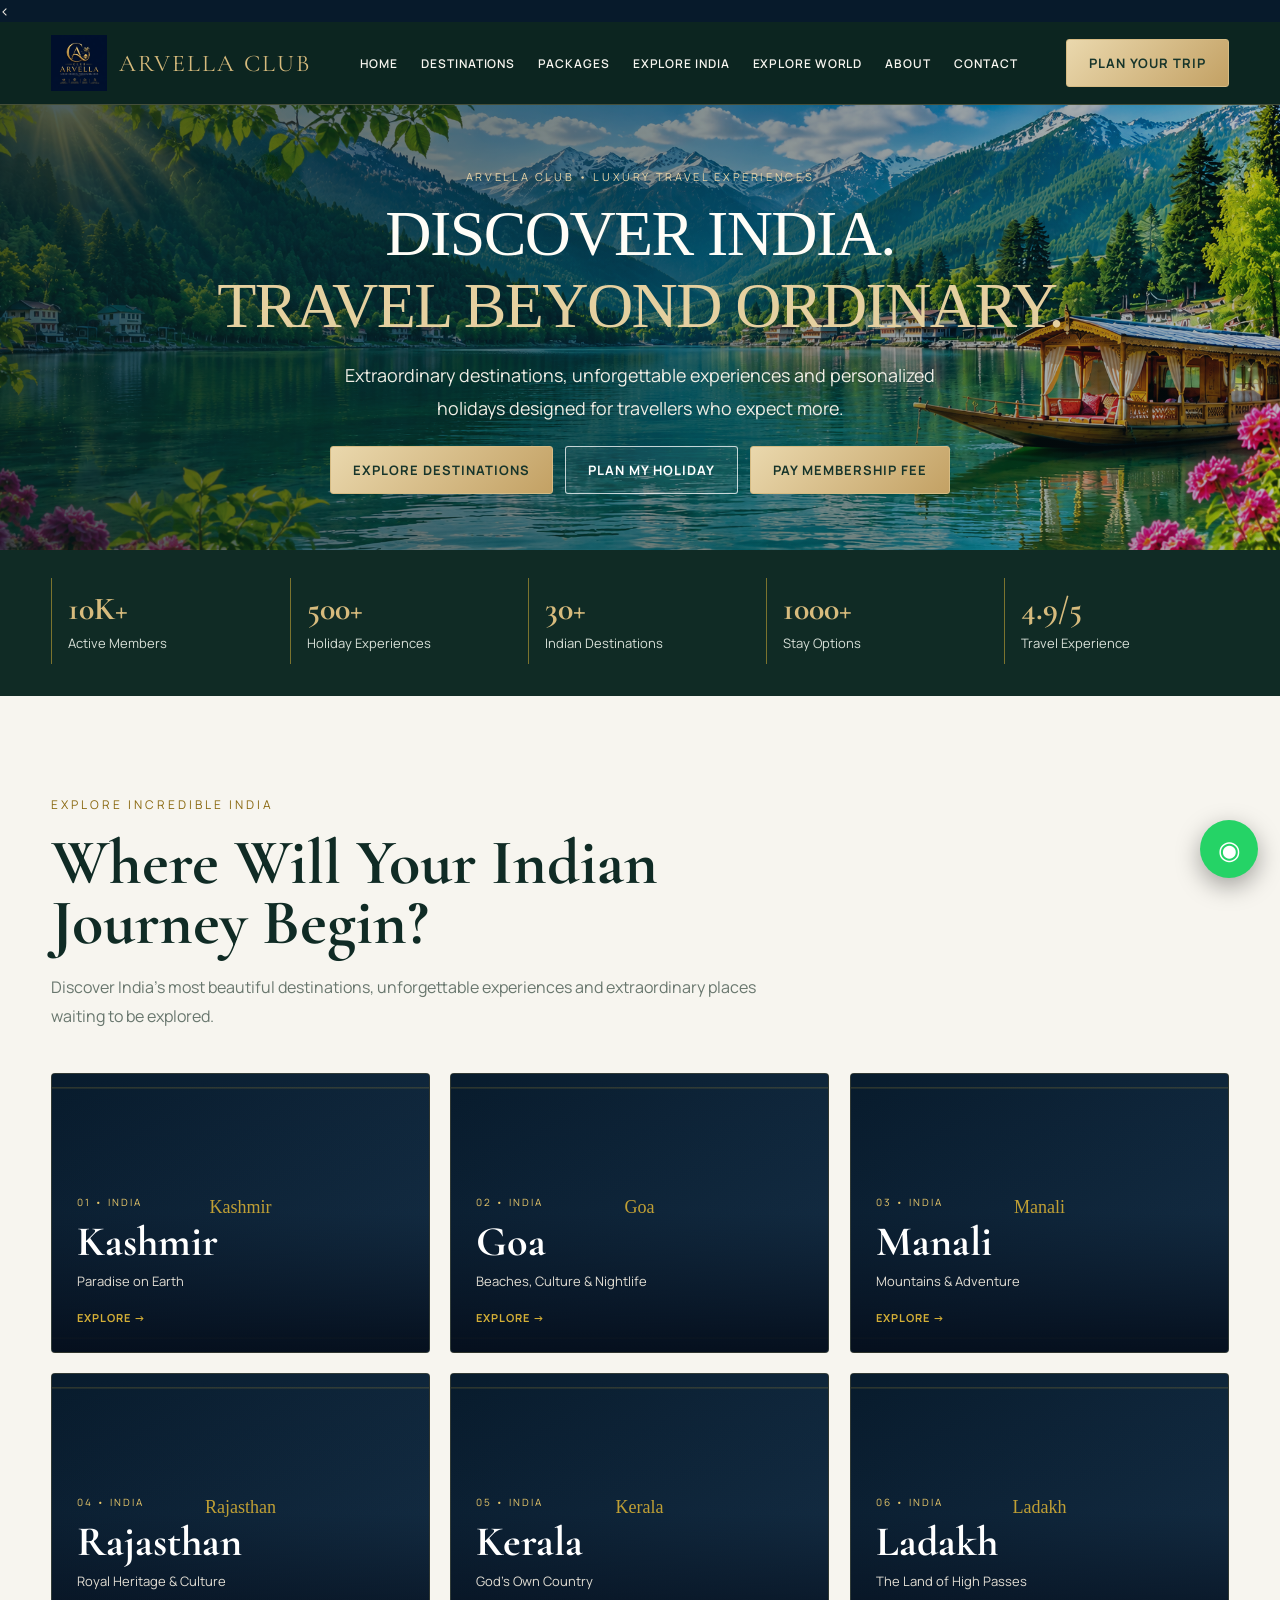
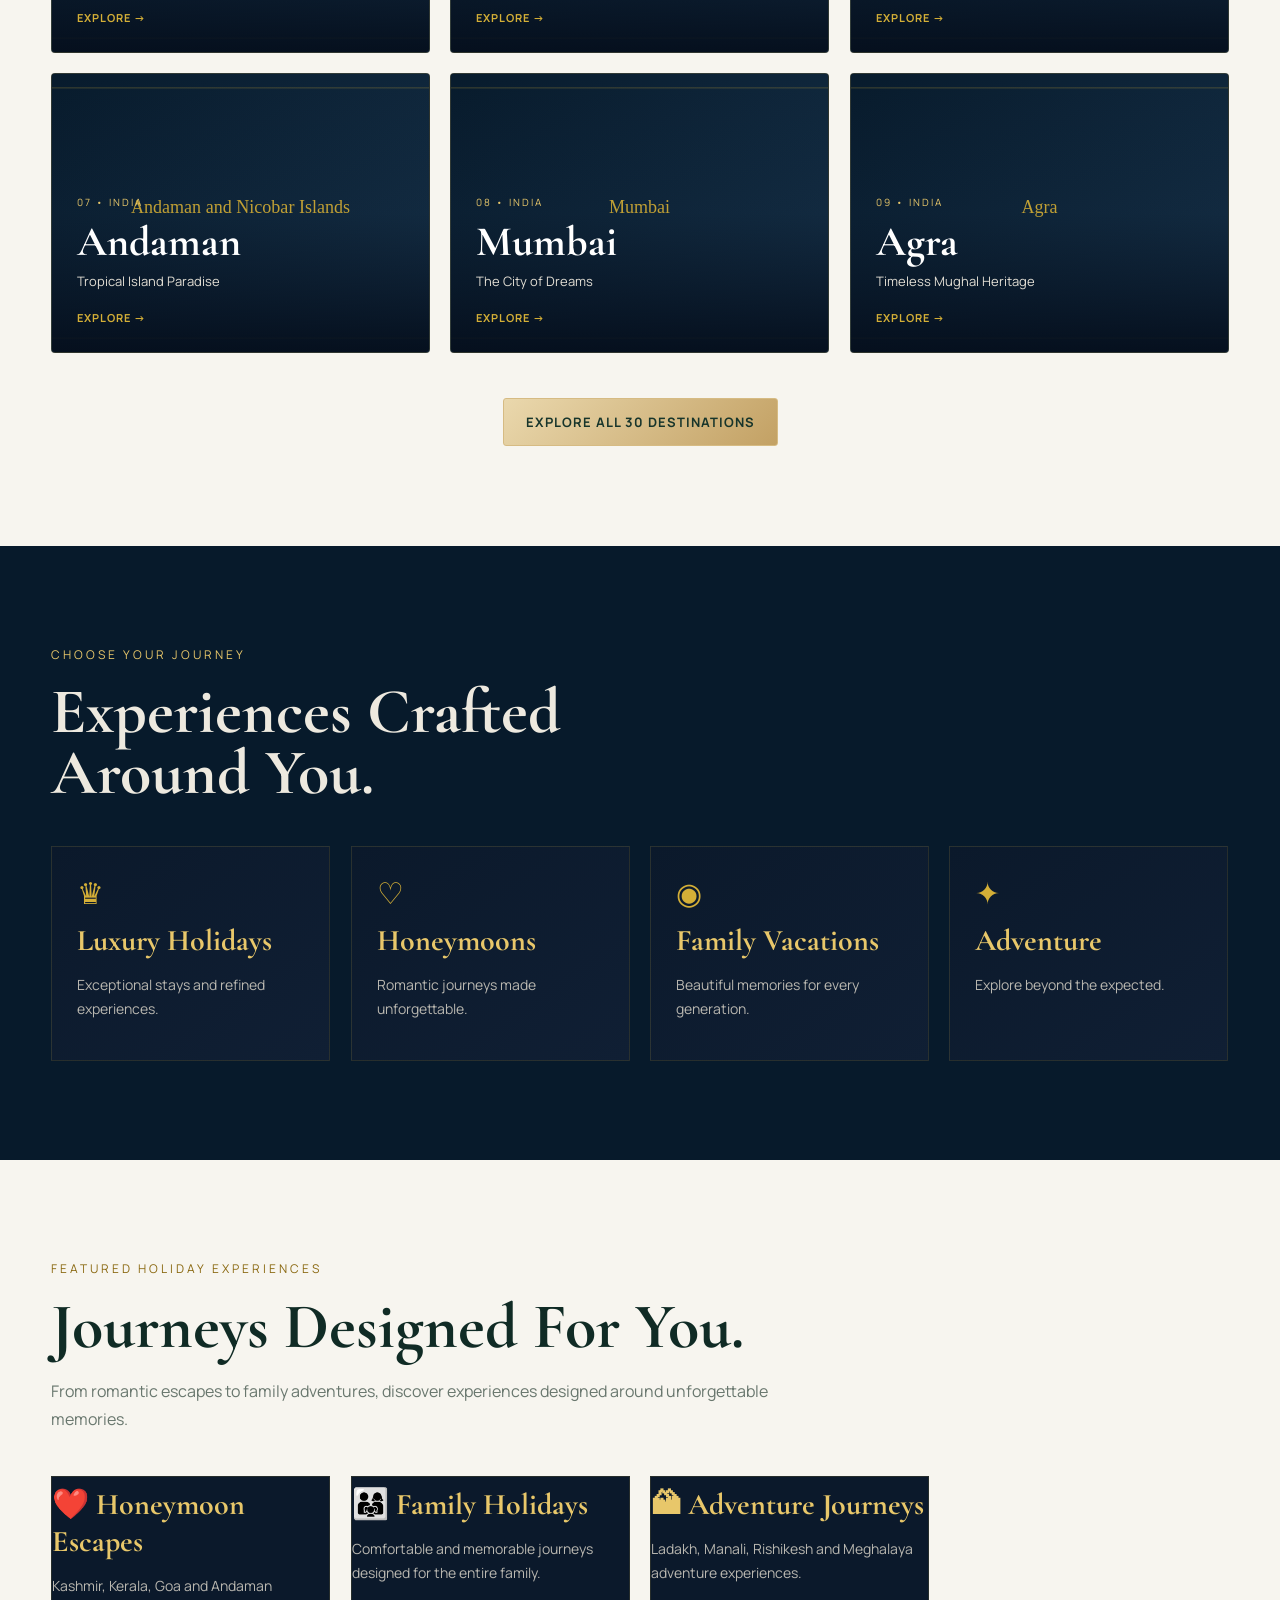
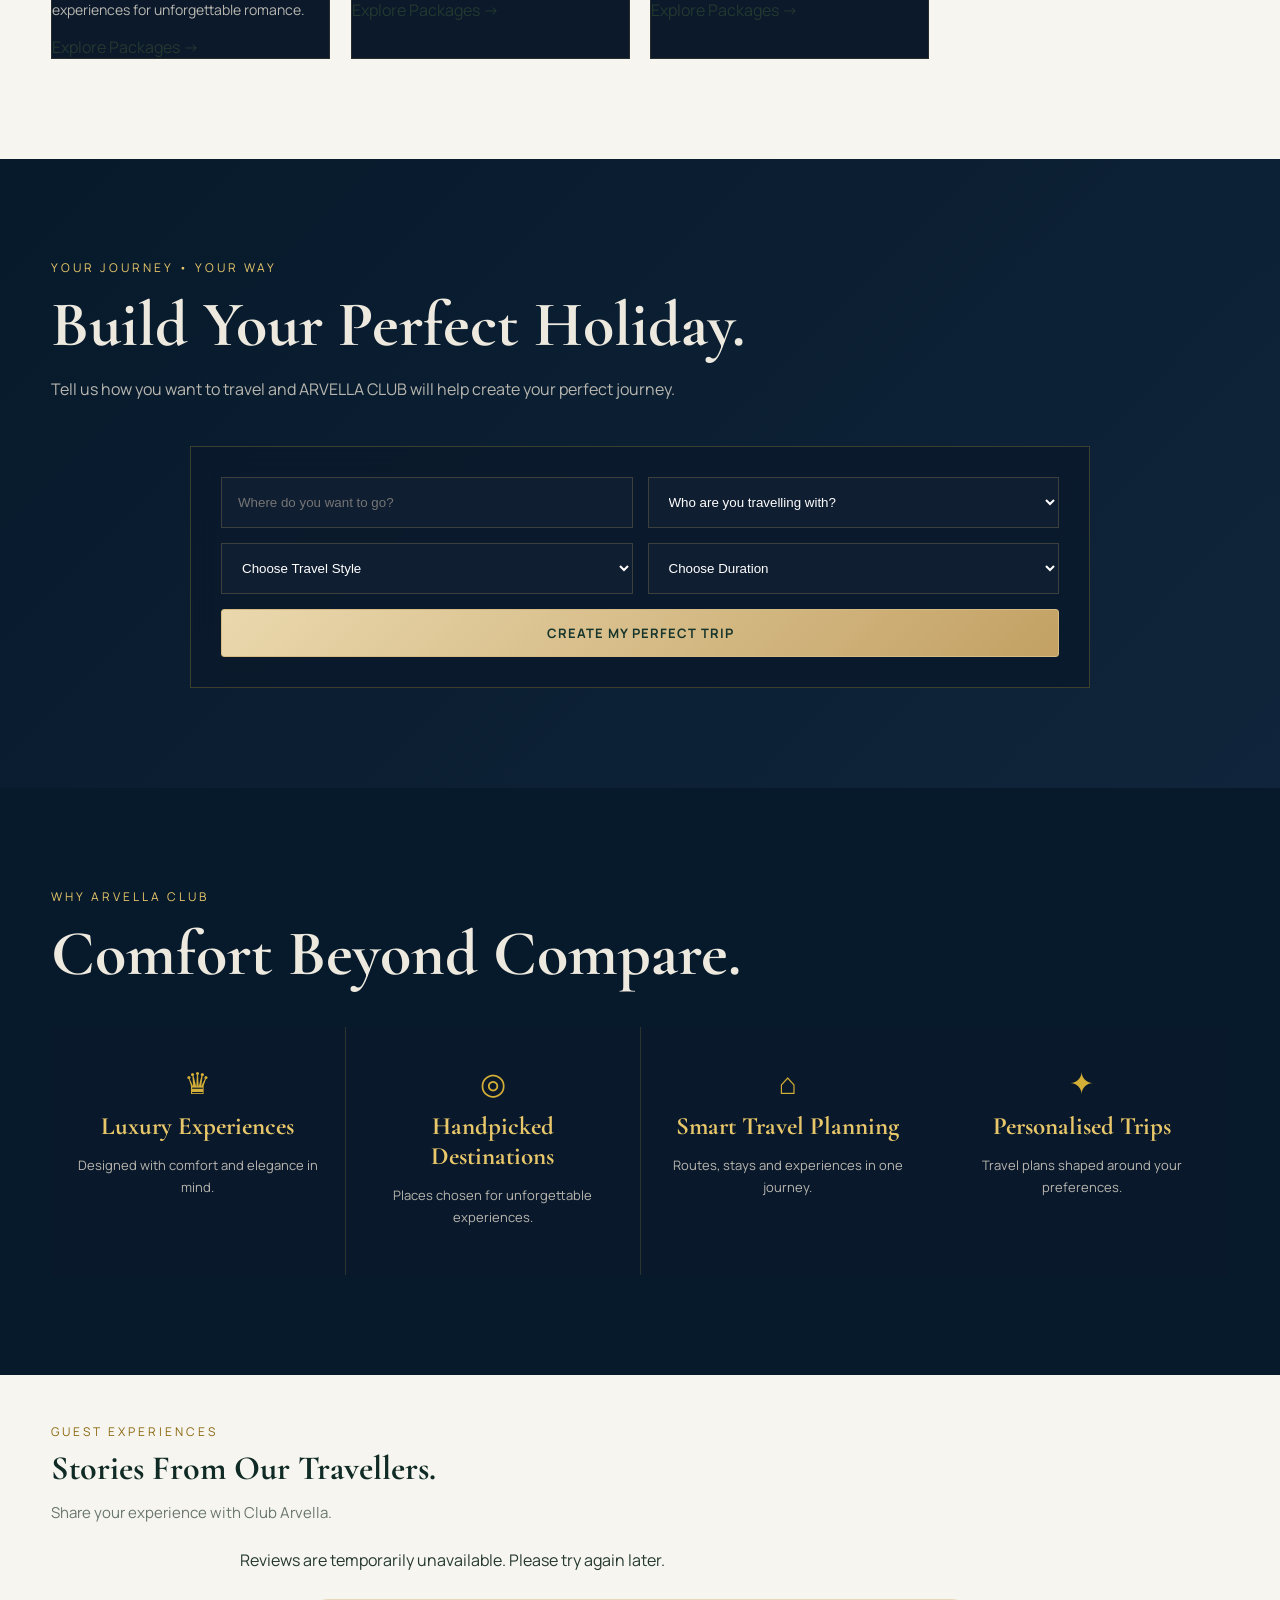
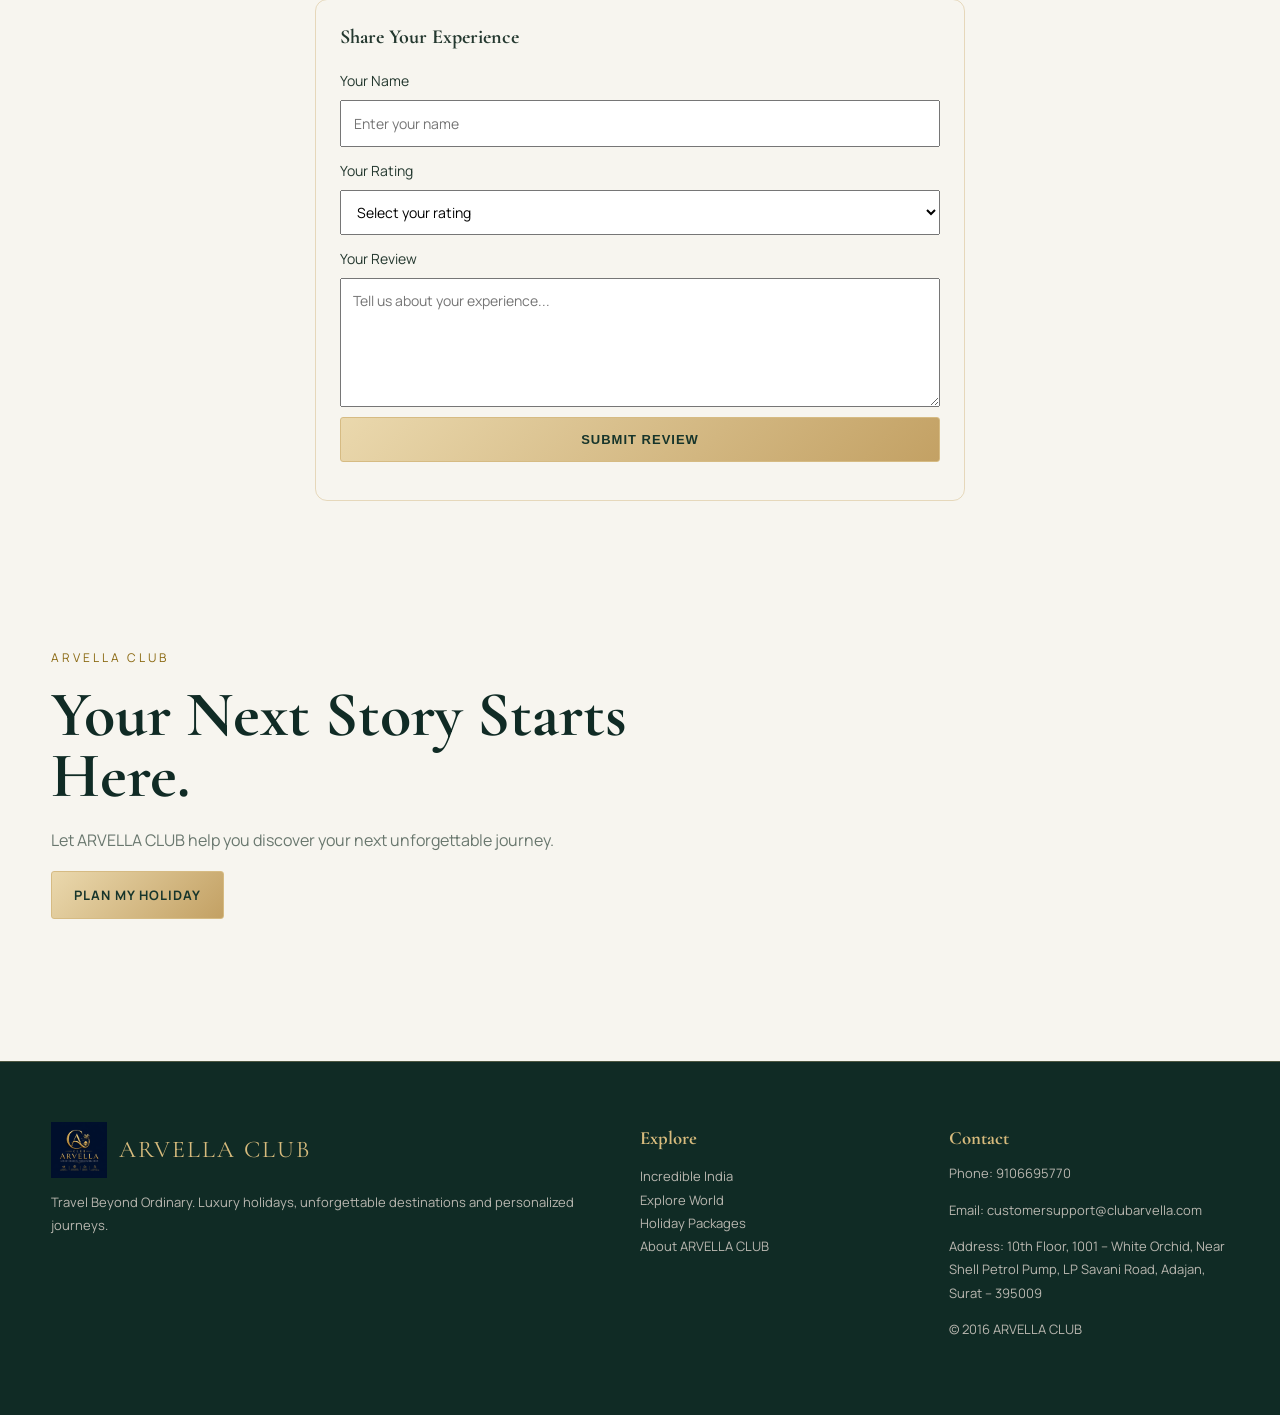
==== commit 0cb8e000: "Update index.html" ====
--- a/index.html
+++ b/index.html
@@ -7,9 +7,8 @@
 <title>ARVELLA CLUB | Luxury Vacations</title>
 <meta content="ARVELLA CLUB offers premium holidays, luxury travel experiences, Indian tourist destinations and personalized holiday planning." name="description"/>
 <link href="style.css" rel="stylesheet"/>
-<link href="destination-image-loader.css" rel="stylesheet"/>
+<link href="destination-image-loader.css" rel="stylesheet"/>‹
 <link href="arvella-luxury-upgrade.css" rel="stylesheet"/>
-</head>
 <body>
 <!-- ================= NAVBAR ================= -->
 <header class="nav">
@@ -48,38 +47,128 @@
 <!-- Duplicate for smooth animation -->
 <img alt="Travel" data-destination-image="1" data-wiki="Tourism in India" decoding="async" loading="lazy" src="data:image/svg+xml;charset=UTF-8,%3Csvg%20xmlns%3D%27http%3A//www.w3.org/2000/svg%27%20width%3D%271600%27%20height%3D%271000%27%3E%3Crect%20width%3D%27100%25%27%20height%3D%27100%25%27%20fill%3D%27%2523071a2b%27/%3E%3C/svg%3E"/>
 <img alt="Kashmir" data-destination-image="1" data-wiki="Kashmir" decoding="async" loading="lazy" src="data:image/svg+xml;charset=UTF-8,%3Csvg%20xmlns%3D%27http%3A//www.w3.org/2000/svg%27%20width%3D%271600%27%20height%3D%271000%27%3E%3Crect%20width%3D%27100%25%27%20height%3D%27100%25%27%20fill%3D%27%2523071a2b%27/%3E%3C/svg%3E"/>
-<img alt="Goa" data-destination-image="1" data-wiki="Goa" decoding="async" loading="lazy" src="data:image/svg+xml;charset=UTF-8,%3Csvg%20xmlns%3D%27http://www.w3.org/2000/svg%27%20width%3D'1600'%20height%3D'1000'%3E<rect width='100%25' height='100%25' fill='%23071a2b'/></svg>"/>
-<img alt="Mountains" data-destination-image="1" data-wiki="Himalayas" decoding="async" loading="lazy" src="data:image/svg+xml;charset=UTF-8,%3Csvg%20xmlns%3D'http://www.w3.org/2000/svg'%20width%3D'1600'%20height%3D'1000'%3E<rect width='100%25' height='100%25' fill='%23071a2b'/></svg>"/>
-<img alt="Kerala" data-destination-image="1" data-wiki="Kerala" decoding="async" loading="lazy" src="data:image/svg+xml;charset=UTF-8,%3Csvg%20xmlns%3D'http://www.w3.org/2000/svg'%20width%3D'1600'%20height%3D'1000'%3E<rect width='100%25' height='100%25' fill='%23071a2b'/></svg>"/>
-<img alt="Rajasthan" data-destination-image="1" data-wiki="Rajasthan" decoding="async" loading="lazy" src="data:image/svg+xml;charset=UTF-8,%3Csvg%20xmlns%3D'http://www.w3.org/2000/svg'%20width%3D'1600'%20height%3D'1000'%3E<rect width='100%25' height='100%25' fill='%23071a2b'/></svg>"/>
-<img alt="India" data-destination-image="1" data-wiki="India" decoding="async" loading="lazy" src="data:image/svg+xml;charset=UTF-8,%3Csvg%20xmlns%3D'http://www.w3.org/2000/svg'%20width%3D'1600'%20height%3D'1000'%3E<rect width='100%25' height='100%25' fill='%23071a2b'/></svg>"/>
+<img alt="Goa" data-destination-image="1" data-wiki="Goa" decoding="async" loading="lazy" src="data:image/svg+xml;charset=UTF-8,%3Csvg%20xmlns%3D%27http%3A//www.w3.org/2000/svg%27%20width%3D%271600%27%20height%3D%271000%27%3E%3Crect%20width%3D%27100%25%27%20height%3D%27100%25%27%20fill%3D%27%2523071a2b%27/%3E%3C/svg%3E"/>
+<img alt="Mountains" data-destination-image="1" data-wiki="Himalayas" decoding="async" loading="lazy" src="data:image/svg+xml;charset=UTF-8,%3Csvg%20xmlns%3D%27http%3A//www.w3.org/2000/svg%27%20width%3D%271600%27%20height%3D%271000%27%3E%3Crect%20width%3D%27100%25%27%20height%3D%27100%25%27%20fill%3D%27%2523071a2b%27/%3E%3C/svg%3E"/>
+<img alt="Kerala" data-destination-image="1" data-wiki="Kerala" decoding="async" loading="lazy" src="data:image/svg+xml;charset=UTF-8,%3Csvg%20xmlns%3D%27http%3A//www.w3.org/2000/svg%27%20width%3D%271600%27%20height%3D%271000%27%3E%3Crect%20width%3D%27100%25%27%20height%3D%27100%25%27%20fill%3D%27%2523071a2b%27/%3E%3C/svg%3E"/>
+<img alt="Rajasthan" data-destination-image="1" data-wiki="Rajasthan" decoding="async" loading="lazy" src="data:image/svg+xml;charset=UTF-8,%3Csvg%20xmlns%3D%27http%3A//www.w3.org/2000/svg%27%20width%3D%271600%27%20height%3D%271000%27%3E%3Crect%20width%3D%27100%25%27%20height%3D%27100%25%27%20fill%3D%27%2523071a2b%27/%3E%3C/svg%3E"/>
+<img alt="India" data-destination-image="1" data-wiki="India" decoding="async" loading="lazy" src="data:image/svg+xml;charset=UTF-8,%3Csvg%20xmlns%3D%27http%3A//www.w3.org/2000/svg%27%20width%3D%271600%27%20height%3D%271000%27%3E%3Crect%20width%3D%27100%25%27%20height%3D%27100%25%27%20fill%3D%27%2523071a2b%27/%3E%3C/svg%3E"/>
 </div>
 </div>
 <!-- ROW 2 -->
 <div class="floating-row floating-row-right">
 <div class="floating-track">
-<img alt="Bali" data-destination-image="1" data-wiki="Bali" decoding="async" loading="lazy" src="data:image/svg+xml;charset=UTF-8,%3Csvg%20xmlns%3D%27http://www.w3.org/2000/svg'%20width%3D'1600'%20height%3D'1000'%3E<rect width='100%25' height='100%25' fill='%23071a2b'/></svg>"/>
-<img alt="Beach" data-destination-image="1" data-wiki="Beach" decoding="async" loading="lazy" src="data:image/svg+xml;charset=UTF-8,%3Csvg%20xmlns%3D'http://www.w3.org/2000/svg'%20width%3D'1600'%20height%3D'1000'%3E<rect width='100%25' height='100%25' fill='%23071a2b'/></svg>"/>
-<img alt="Dubai" data-destination-image="1" data-wiki="Dubai" decoding="async" loading="lazy" src="data:image/svg+xml;charset=UTF-8,%3Csvg%20xmlns%3D'http://www.w3.org/2000/svg'%20width%3D'1600'%20height%3D'1000'%3E<rect width='100%25' height='100%25' fill='%23071a2b'/></svg>"/>
-<img alt="Paris" data-destination-image="1" data-wiki="Paris" decoding="async" loading="lazy" src="data:image/svg+xml;charset=UTF-8,%3Csvg%20xmlns%3D'http://www.w3.org/2000/svg'%20width%3D'1600'%20height%3D'1000'%3E<rect width='100%25' height='100%25' fill='%23071a2b'/></svg>"/>
-<img alt="Nature" data-destination-image="1" data-wiki="Nature" decoding="async" loading="lazy" src="data:image/svg+xml;charset=UTF-8,%3Csvg%20xmlns%3D'http://www.w3.org/2000/svg'%20width%3D'1600'%20height%3D'1000'%3E<rect width='100%25' height='100%25' fill='%23071a2b'/></svg>"/>
-<img alt="Mountains" data-destination-image="1" data-wiki="Himalayas" decoding="async" loading="lazy" src="data:image/svg+xml;charset=UTF-8,%3Csvg%20xmlns%3D'http://www.w3.org/2000/svg'%20width%3D'1600'%20height%3D'1000'%3E<rect width='100%25' height='100%25' fill='%23071a2b'/></svg>"/>
-<img alt="Thailand" data-destination-image="1" data-wiki="Thailand" decoding="async" loading="lazy" src="data:image/svg+xml;charset=UTF-8,%3Csvg%20xmlns%3D'http://www.w3.org/2000/svg'%20width%3D'1600'%20height%3D'1000'%3E<rect width='100%25' height='100%25' fill='%23071a2b'/></svg>"/>
+<img alt="Bali" data-destination-image="1" data-wiki="Bali" decoding="async" loading="lazy" src="data:image/svg+xml;charset=UTF-8,%3Csvg%20xmlns%3D%27http%3A//www.w3.org/2000/svg%27%20width%3D%271600%27%20height%3D%271000%27%3E%3Crect%20width%3D%27100%25%27%20height%3D%27100%25%27%20fill%3D%27%2523071a2b%27/%3E%3C/svg%3E"/>
+<img alt="Beach" data-destination-image="1" data-wiki="Beach" decoding="async" loading="lazy" src="data:image/svg+xml;charset=UTF-8,%3Csvg%20xmlns%3D%27http%3A//www.w3.org/2000/svg%27%20width%3D%271600%27%20height%3D%271000%27%3E%3Crect%20width%3D%27100%25%27%20height%3D%27100%25%27%20fill%3D%27%2523071a2b%27/%3E%3C/svg%3E"/>
+<img alt="Dubai" data-destination-image="1" data-wiki="Dubai" decoding="async" loading="lazy" src="data:image/svg+xml;charset=UTF-8,%3Csvg%20xmlns%3D%27http%3A//www.w3.org/2000/svg%27%20width%3D%271600%27%20height%3D%271000%27%3E%3Crect%20width%3D%27100%25%27%20height%3D%27100%25%27%20fill%3D%27%2523071a2b%27/%3E%3C/svg%3E"/>
+<img alt="Paris" data-destination-image="1" data-wiki="Paris" decoding="async" loading="lazy" src="data:image/svg+xml;charset=UTF-8,%3Csvg%20xmlns%3D%27http%3A//www.w3.org/2000/svg%27%20width%3D%271600%27%20height%3D%271000%27%3E%3Crect%20width%3D%27100%25%27%20height%3D%27100%25%27%20fill%3D%27%2523071a2b%27/%3E%3C/svg%3E"/>
+<img alt="Nature" data-destination-image="1" data-wiki="Nature" decoding="async" loading="lazy" src="data:image/svg+xml;charset=UTF-8,%3Csvg%20xmlns%3D%27http%3A//www.w3.org/2000/svg%27%20width%3D%271600%27%20height%3D%271000%27%3E%3Crect%20width%3D%27100%25%27%20height%3D%27100%25%27%20fill%3D%27%2523071a2b%27/%3E%3C/svg%3E"/>
+<img alt="Mountains" data-destination-image="1" data-wiki="Himalayas" decoding="async" loading="lazy" src="data:image/svg+xml;charset=UTF-8,%3Csvg%20xmlns%3D%27http%3A//www.w3.org/2000/svg%27%20width%3D%271600%27%20height%3D%271000%27%3E%3Crect%20width%3D%27100%25%27%20height%3D%27100%25%27%20fill%3D%27%2523071a2b%27/%3E%3C/svg%3E"/>
+<img alt="Thailand" data-destination-image="1" data-wiki="Thailand" decoding="async" loading="lazy" src="data:image/svg+xml;charset=UTF-8,%3Csvg%20xmlns%3D%27http%3A//www.w3.org/2000/svg%27%20width%3D%271600%27%20height%3D%271000%27%3E%3Crect%20width%3D%27100%25%27%20height%3D%27100%25%27%20fill%3D%27%2523071a2b%27/%3E%3C/svg%3E"/>
 <!-- Duplicate -->
-<img alt="Bali" data-destination-image="1" data-wiki="Bali" decoding="async" loading="lazy" src="data:image/svg+xml;charset=UTF-8,%3Csvg%20xmlns%3D'http://www.w3.org/2000/svg'%20width%3D'1600'%20height%3D'1000'%3E<rect width='100%25' height='100%25' fill='%23071a2b'/></svg>"/>
-<img alt="Beach" data-destination-image="1" data-wiki="Beach" decoding="async" loading="lazy" src="data:image/svg+xml;charset=UTF-8,%3Csvg%20xmlns%3D'http://www.w3.org/2000/svg'%20width%3D'1600'%20height%3D'1000'%3E<rect width='100%25' height='100%25' fill='%23071a2b'/></svg>"/>
-<img alt="Dubai" data-destination-image="1" data-wiki="Dubai" decoding="async" loading="lazy" src="data:image/svg+xml;charset=UTF-8,%3Csvg%20xmlns%3D'http://www.w3.org/2000/svg'%20width%3D'1600'%20height%3D'1000'%3E<rect width='100%25' height='100%25' fill='%23071a2b'/></svg>"/>
-<img alt="Paris" data-destination-image="1" data-wiki="Paris" decoding="async" loading="lazy" src="data:image/svg+xml;charset=UTF-8,%3Csvg%20xmlns%3D'http://www.w3.org/2000/svg'%20width%3D'1600'%20height%3D'1000'%3E<rect width='100%25' height='100%25' fill='%23071a2b'/></svg>"/>
-<img alt="Nature" data-destination-image="1" data-wiki="Nature" decoding="async" loading="lazy" src="data:image/svg+xml;charset=UTF-8,%3Csvg%20xmlns%3D'http://www.w3.org/2000/svg'%20width%3D'1600'%20height%3D'1000'%3E<rect width='100%25' height='100%25' fill='%23071a2b'/></svg>"/>
-<img alt="Mountains" data-destination-image="1" data-wiki="Himalayas" decoding="async" loading="lazy" src="data:image/svg+xml;charset=UTF-8,%3Csvg%20xmlns%3D'http://www.w3.org/2000/svg'%20width%3D'1600'%20height%3D'1000'%3E<rect width='100%25' height='100%25' fill='%23071a2b'/></svg>"/>
-<img alt="Thailand" data-destination-image="1" data-wiki="Thailand" decoding="async" loading="lazy" src="data:image/svg+xml;charset=UTF-8,%3Csvg%20xmlns%3D'http://www.w3.org/2000/svg'%20width%3D'1600'%20height%3D'1000'%3E<rect width='100%25' height='100%25' fill='%23071a2b'/></svg>"/>
+<img alt="Bali" data-destination-image="1" data-wiki="Bali" decoding="async" loading="lazy" src="data:image/svg+xml;charset=UTF-8,%3Csvg%20xmlns%3D%27http%3A//www.w3.org/2000/svg%27%20width%3D%271600%27%20height%3D%271000%27%3E%3Crect%20width%3D%27100%25%27%20height%3D%27100%25%27%20fill%3D%27%2523071a2b%27/%3E%3C/svg%3E"/>
+<img alt="Beach" data-destination-image="1" data-wiki="Beach" decoding="async" loading="lazy" src="data:image/svg+xml;charset=UTF-8,%3Csvg%20xmlns%3D%27http%3A//www.w3.org/2000/svg%27%20width%3D%271600%27%20height%3D%271000%27%3E%3Crect%20width%3D%27100%25%27%20height%3D%27100%25%27%20fill%3D%27%2523071a2b%27/%3E%3C/svg%3E"/>
+<img alt="Dubai" data-destination-image="1" data-wiki="Dubai" decoding="async" loading="lazy" src="data:image/svg+xml;charset=UTF-8,%3Csvg%20xmlns%3D%27http%3A//www.w3.org/2000/svg%27%20width%3D%271600%27%20height%3D%271000%27%3E%3Crect%20width%3D%27100%25%27%20height%3D%27100%25%27%20fill%3D%27%2523071a2b%27/%3E%3C/svg%3E"/>
+<img alt="Paris" data-destination-image="1" data-wiki="Paris" decoding="async" loading="lazy" src="data:image/svg+xml;charset=UTF-8,%3Csvg%20xmlns%3D%27http%3A//www.w3.org/2000/svg%27%20width%3D%271600%27%20height%3D%271000%27%3E%3Crect%20width%3D%27100%25%27%20height%3D%27100%25%27%20fill%3D%27%2523071a2b%27/%3E%3C/svg%3E"/>
+<img alt="Nature" data-destination-image="1" data-wiki="Nature" decoding="async" loading="lazy" src="data:image/svg+xml;charset=UTF-8,%3Csvg%20xmlns%3D%27http%3A//www.w3.org/2000/svg%27%20width%3D%271600%27%20height%3D%271000%27%3E%3Crect%20width%3D%27100%25%27%20height%3D%27100%25%27%20fill%3D%27%2523071a2b%27/%3E%3C/svg%3E"/>
+<img alt="Mountains" data-destination-image="1" data-wiki="Himalayas" decoding="async" loading="lazy" src="data:image/svg+xml;charset=UTF-8,%3Csvg%20xmlns%3D%27http%3A//www.w3.org/2000/svg%27%20width%3D%271600%27%20height%3D%271000%27%3E%3Crect%20width%3D%27100%25%27%20height%3D%27100%25%27%20fill%3D%27%2523071a2b%27/%3E%3C/svg%3E"/>
+<img alt="Thailand" data-destination-image="1" data-wiki="Thailand" decoding="async" loading="lazy" src="data:image/svg+xml;charset=UTF-8,%3Csvg%20xmlns%3D%27http%3A//www.w3.org/2000/svg%27%20width%3D%271600%27%20height%3D%271000%27%3E%3Crect%20width%3D%27100%25%27%20height%3D%27100%25%27%20fill%3D%27%2523071a2b%27/%3E%3C/svg%3E"/>
 </div>
 </div>
 <!-- HERO CONTENT -->
 <div class="container premium-hero-content">
 <div class="eyebrow">
-        <a class="destination-card" href="india.html?place=manali">
-<img alt="Manali" data-destination-image="1" data-wiki="Manali" decoding="async" loading="lazy" src="data:image/svg+xml;charset=UTF-8,%3Csvg%20xmlns%3D%27http://www.w3.org/2000/svg%27%20width%3D%271600%27%20height%3D%271000%27%3E%3Crect%20width%3D%27100%25%27%20height%3D%27100%25%27%20fill%3D%27%2523071a2b%27/%3E%3C/svg%3E"/>
+        ARVELLA CLUB • LUXURY TRAVEL EXPERIENCES
+      </div>
+<h1>
+        DISCOVER INDIA.<br/>
+<span>TRAVEL BEYOND ORDINARY.</span>
+</h1>
+<p>
+        Extraordinary destinations, unforgettable experiences and
+        personalized holidays designed for travellers who expect more.
+      </p>
+
+<div class="hero-buttons">
+  <a class="btn btn-gold" href="#destinations">
+    EXPLORE DESTINATIONS
+  </a>
+
+  <a class="btn btn-outline" href="#plan-trip">
+    PLAN MY HOLIDAY
+  </a>
+
+  <a class="btn btn-gold"
+     href="https://rzp.io/rzp/r5RbGmMQ"
+     target="_blank"
+     rel="noopener noreferrer">
+    PAY MEMBERSHIP FEE
+  </a>
+</div>
+
+</div>
+</section>
+<!-- ================= STATS ================= -->
+<section class="section stats-section">
+<div class="container">
+<div class="stats premium-stats">
+<div class="stat">
+<b class="counter" data-target="10000">10K+</b>
+<span>Active Members</span>
+</div>
+<div class="stat">
+<b class="counter" data-target="500">500+</b>
+<span>Holiday Experiences</span>
+</div>
+<div class="stat">
+<b>30+</b>
+<span>Indian Destinations</span>
+</div>
+<div class="stat">
+<b>1000+</b>
+<span>Stay Options</span>
+</div>
+<div class="stat">
+<b>4.9/5</b>
+<span>Travel Experience</span>
+</div>
+</div>
+</div>
+</section>
+<!-- ================= EXPLORE INDIA ================= -->
+<section class="section section-light" id="destinations">
+<div class="container">
+<div class="section-head">
+<div class="eyebrow" style="color:#8a6810">
+          EXPLORE INCREDIBLE INDIA
+        </div>
+<h2>Where Will Your Indian Journey Begin?</h2>
+<p>
+          Discover India's most beautiful destinations, unforgettable experiences
+          and extraordinary places waiting to be explored.
+        </p>
+</div>
+<!-- FIRST 9 DESTINATIONS -->
+<div class="grid destination-grid">
+<a class="destination-card" href="india.html?place=kashmir">
+<img alt="Kashmir" data-destination-image="1" data-wiki="Kashmir" decoding="async" loading="lazy" src="data:image/svg+xml;charset=UTF-8,%3Csvg%20xmlns%3D%27http%3A//www.w3.org/2000/svg%27%20width%3D%271600%27%20height%3D%271000%27%3E%3Crect%20width%3D%27100%25%27%20height%3D%27100%25%27%20fill%3D%27%2523071a2b%27/%3E%3C/svg%3E"/>
+<div class="destination-overlay">
+<span>01 • INDIA</span>
+<h3>Kashmir</h3>
+<p>Paradise on Earth</p>
+<b>EXPLORE →</b>
+</div>
+</a>
+<a class="destination-card" href="india.html?place=goa">
+<img alt="Goa" data-destination-image="1" data-wiki="Goa" decoding="async" loading="lazy" src="data:image/svg+xml;charset=UTF-8,%3Csvg%20xmlns%3D%27http%3A//www.w3.org/2000/svg%27%20width%3D%271600%27%20height%3D%271000%27%3E%3Crect%20width%3D%27100%25%27%20height%3D%27100%25%27%20fill%3D%27%2523071a2b%27/%3E%3C/svg%3E"/>
+<div class="destination-overlay">
+<span>02 • INDIA</span>
+<h3>Goa</h3>
+<p>Beaches, Culture &amp; Nightlife</p>
+<b>EXPLORE →</b>
+</div>
+</a>
+<a class="destination-card" href="india.html?place=manali">
+<img alt="Manali" data-destination-image="1" data-wiki="Manali" decoding="async" loading="lazy" src="data:image/svg+xml;charset=UTF-8,%3Csvg%20xmlns%3D%27http%3A//www.w3.org/2000/svg%27%20width%3D%271600%27%20height%3D%271000%27%3E%3Crect%20width%3D%27100%25%27%20height%3D%27100%25%27%20fill%3D%27%2523071a2b%27/%3E%3C/svg%3E"/>
 <div class="destination-overlay">
 <span>03 • INDIA</span>
 <h3>Manali</h3>
@@ -88,7 +177,7 @@
 </div>
 </a>
 <a class="destination-card" href="india.html?place=rajasthan">
-<img alt="Rajasthan" data-destination-image="1" data-wiki="Rajasthan" decoding="async" loading="lazy" src="data:image/svg+xml;charset=UTF-8,%3Csvg%20xmlns%3D%27http://www.w3.org/2000/svg%27%20width%3D'1600'%20height%3D'1000'%3E<rect width='100%25' height='100%25' fill='%23071a2b'/></svg>"/>
+<img alt="Rajasthan" data-destination-image="1" data-wiki="Rajasthan" decoding="async" loading="lazy" src="data:image/svg+xml;charset=UTF-8,%3Csvg%20xmlns%3D%27http%3A//www.w3.org/2000/svg%27%20width%3D%271600%27%20height%3D%271000%27%3E%3Crect%20width%3D%27100%25%27%20height%3D%27100%25%27%20fill%3D%27%2523071a2b%27/%3E%3C/svg%3E"/>
 <div class="destination-overlay">
 <span>04 • INDIA</span>
 <h3>Rajasthan</h3>
@@ -97,7 +186,7 @@
 </div>
 </a>
 <a class="destination-card" href="india.html?place=kerala">
-<img alt="Kerala" data-destination-image="1" data-wiki="Kerala" decoding="async" loading="lazy" src="data:image/svg+xml;charset=UTF-8,%3Csvg%20xmlns%3D'http://www.w3.org/2000/svg'%20width%3D'1600'%20height%3D'1000'%3E<rect width='100%25' height='100%25' fill='%23071a2b'/></svg>"/>
+<img alt="Kerala" data-destination-image="1" data-wiki="Kerala" decoding="async" loading="lazy" src="data:image/svg+xml;charset=UTF-8,%3Csvg%20xmlns%3D%27http%3A//www.w3.org/2000/svg%27%20width%3D%271600%27%20height%3D%271000%27%3E%3Crect%20width%3D%27100%25%27%20height%3D%27100%25%27%20fill%3D%27%2523071a2b%27/%3E%3C/svg%3E"/>
 <div class="destination-overlay">
 <span>05 • INDIA</span>
 <h3>Kerala</h3>
@@ -106,7 +195,7 @@
 </div>
 </a>
 <a class="destination-card" href="india.html?place=ladakh">
-<img alt="Ladakh" data-destination-image="1" data-wiki="Ladakh" decoding="async" loading="lazy" src="data:image/svg+xml;charset=UTF-8,%3Csvg%20xmlns%3D'http://www.w3.org/2000/svg'%20width%3D'1600'%20height%3D'1000'%3E<rect width='100%25' height='100%25' fill='%23071a2b'/></svg>"/>
+<img alt="Ladakh" data-destination-image="1" data-wiki="Ladakh" decoding="async" loading="lazy" src="data:image/svg+xml;charset=UTF-8,%3Csvg%20xmlns%3D%27http%3A//www.w3.org/2000/svg%27%20width%3D%271600%27%20height%3D%271000%27%3E%3Crect%20width%3D%27100%25%27%20height%3D%27100%25%27%20fill%3D%27%2523071a2b%27/%3E%3C/svg%3E"/>
 <div class="destination-overlay">
 <span>06 • INDIA</span>
 <h3>Ladakh</h3>
@@ -115,7 +204,7 @@
 </div>
 </a>
 <a class="destination-card" href="india.html?place=andaman">
-<img alt="Andaman" data-destination-image="1" data-wiki="Andaman and Nicobar Islands" decoding="async" loading="lazy" src="data:image/svg+xml;charset=UTF-8,%3Csvg%20xmlns%3D'http://www.w3.org/2000/svg'%20width%3D'1600'%20height%3D'1000'%3E<rect width='100%25' height='100%25' fill='%23071a2b'/></svg>"/>
+<img alt="Andaman" data-destination-image="1" data-wiki="Andaman and Nicobar Islands" decoding="async" loading="lazy" src="data:image/svg+xml;charset=UTF-8,%3Csvg%20xmlns%3D%27http%3A//www.w3.org/2000/svg%27%20width%3D%271600%27%20height%3D%271000%27%3E%3Crect%20width%3D%27100%25%27%20height%3D%27100%25%27%20fill%3D%27%2523071a2b%27/%3E%3C/svg%3E"/>
 <div class="destination-overlay">
 <span>07 • INDIA</span>
 <h3>Andaman</h3>
@@ -124,7 +213,7 @@
 </div>
 </a>
 <a class="destination-card" href="india.html?place=mumbai">
-<img alt="Mumbai" data-destination-image="1" data-wiki="Mumbai" decoding="async" loading="lazy" src="data:image/svg+xml;charset=UTF-8,%3Csvg%20xmlns%3D'http://www.w3.org/2000/svg'%20width%3D'1600'%20height%3D'1000'%3E<rect width='100%25' height='100%25' fill='%23071a2b'/></svg>"/>
+<img alt="Mumbai" data-destination-image="1" data-wiki="Mumbai" decoding="async" loading="lazy" src="data:image/svg+xml;charset=UTF-8,%3Csvg%20xmlns%3D%27http%3A//www.w3.org/2000/svg%27%20width%3D%271600%27%20height%3D%271000%27%3E%3Crect%20width%3D%27100%25%27%20height%3D%27100%25%27%20fill%3D%27%2523071a2b%27/%3E%3C/svg%3E"/>
 <div class="destination-overlay">
 <span>08 • INDIA</span>
 <h3>Mumbai</h3>
@@ -133,7 +222,7 @@
 </div>
 </a>
 <a class="destination-card" href="india.html?place=agra">
-<img alt="Agra" data-destination-image="1" data-wiki="Agra" decoding="async" loading="lazy" src="data:image/svg+xml;charset=UTF-8,%3Csvg%20xmlns%3D'http://www.w3.org/2000/svg'%20width%3D'1600'%20height%3D'1000'%3E<rect width='100%25' height='100%25' fill='%23071a2b'/></svg>"/>
+<img alt="Agra" data-destination-image="1" data-wiki="Agra" decoding="async" loading="lazy" src="data:image/svg+xml;charset=UTF-8,%3Csvg%20xmlns%3D%27http%3A//www.w3.org/2000/svg%27%20width%3D%271600%27%20height%3D%271000%27%3E%3Crect%20width%3D%27100%25%27%20height%3D%27100%25%27%20fill%3D%27%2523071a2b%27/%3E%3C/svg%3E"/>
 <div class="destination-overlay">
 <span>09 • INDIA</span>
 <h3>Agra</h3>
@@ -145,7 +234,7 @@
 <!-- MORE DESTINATIONS -->
 <div class="grid destination-grid more-destinations" id="moreDestinations">
 <a class="destination-card" href="india.html?place=jaipur">
-<img alt="Jaipur" data-destination-image="1" data-wiki="Jaipur" decoding="async" loading="lazy" src="data:image/svg+xml;charset=UTF-8,%3Csvg%20xmlns%3D'http://www.w3.org/2000/svg'%20width%3D'1600'%20height%3D'1000'%3E<rect width='100%25' height='100%25' fill='%23071a2b'/></svg>"/>
+<img alt="Jaipur" data-destination-image="1" data-wiki="Jaipur" decoding="async" loading="lazy" src="data:image/svg+xml;charset=UTF-8,%3Csvg%20xmlns%3D%27http%3A//www.w3.org/2000/svg%27%20width%3D%271600%27%20height%3D%271000%27%3E%3Crect%20width%3D%27100%25%27%20height%3D%27100%25%27%20fill%3D%27%2523071a2b%27/%3E%3C/svg%3E"/>
 <div class="destination-overlay">
 <span>10 • INDIA</span>
 <h3>Jaipur</h3>
@@ -154,7 +243,7 @@
 </div>
 </a>
 <a class="destination-card" href="india.html?place=udaipur">
-<img alt="Udaipur" data-destination-image="1" data-wiki="Udaipur" decoding="async" loading="lazy" src="data:image/svg+xml;charset=UTF-8,%3Csvg%20xmlns%3D'http://www.w3.org/2000/svg'%20width%3D'1600'%20height%3D'1000'%3E<rect width='100%25' height='100%25' fill='%23071a2b'/></svg>"/>
+<img alt="Udaipur" data-destination-image="1" data-wiki="Udaipur" decoding="async" loading="lazy" src="data:image/svg+xml;charset=UTF-8,%3Csvg%20xmlns%3D%27http%3A//www.w3.org/2000/svg%27%20width%3D%271600%27%20height%3D%271000%27%3E%3Crect%20width%3D%27100%25%27%20height%3D%27100%25%27%20fill%3D%27%2523071a2b%27/%3E%3C/svg%3E"/>
 <div class="destination-overlay">
 <span>11 • INDIA</span>
 <h3>Udaipur</h3>
@@ -163,7 +252,7 @@
 </div>
 </a>
 <a class="destination-card" href="india.html?place=delhi">
-<img alt="Delhi" data-destination-image="1" data-wiki="Delhi" decoding="async" loading="lazy" src="data:image/svg+xml;charset=UTF-8,%3Csvg%20xmlns%3D'http://www.w3.org/2000/svg'%20width%3D'1600'%20height%3D'1000'%3E<rect width='100%25' height='100%25' fill='%23071a2b'/></svg>"/>
+<img alt="Delhi" data-destination-image="1" data-wiki="Delhi" decoding="async" loading="lazy" src="data:image/svg+xml;charset=UTF-8,%3Csvg%20xmlns%3D%27http%3A//www.w3.org/2000/svg%27%20width%3D%271600%27%20height%3D%271000%27%3E%3Crect%20width%3D%27100%25%27%20height%3D%27100%25%27%20fill%3D%27%2523071a2b%27/%3E%3C/svg%3E"/>
 <div class="destination-overlay">
 <span>12 • INDIA</span>
 <h3>Delhi</h3>
@@ -172,7 +261,7 @@
 </div>
 </a>
 <a class="destination-card" href="india.html?place=varanasi">
-<img alt="Varanasi" data-destination-image="1" data-wiki="Varanasi" decoding="async" loading="lazy" src="data:image/svg+xml;charset=UTF-8,%3Csvg%20xmlns%3D'http://www.w3.org/2000/svg'%20width%3D'1600'%20height%3D'1000'%3E<rect width='100%25' height='100%25' fill='%23071a2b'/></svg>"/>
+<img alt="Varanasi" data-destination-image="1" data-wiki="Varanasi" decoding="async" loading="lazy" src="data:image/svg+xml;charset=UTF-8,%3Csvg%20xmlns%3D%27http%3A//www.w3.org/2000/svg%27%20width%3D%271600%27%20height%3D%271000%27%3E%3Crect%20width%3D%27100%25%27%20height%3D%27100%25%27%20fill%3D%27%2523071a2b%27/%3E%3C/svg%3E"/>
 <div class="destination-overlay">
 <span>13 • INDIA</span>
 <h3>Varanasi</h3>
@@ -181,7 +270,7 @@
 </div>
 </a>
 <a class="destination-card" href="india.html?place=rishikesh">
-<img alt="Rishikesh" data-destination-image="1" data-wiki="Rishikesh" decoding="async" loading="lazy" src="data:image/svg+xml;charset=UTF-8,%3Csvg%20xmlns%3D'http://www.w3.org/2000/svg'%20width%3D'1600'%20height%3D'1000'%3E<rect width='100%25' height='100%25' fill='%23071a2b'/></svg>"/>
+<img alt="Rishikesh" data-destination-image="1" data-wiki="Rishikesh" decoding="async" loading="lazy" src="data:image/svg+xml;charset=UTF-8,%3Csvg%20xmlns%3D%27http%3A//www.w3.org/2000/svg%27%20width%3D%271600%27%20height%3D%271000%27%3E%3Crect%20width%3D%27100%25%27%20height%3D%27100%25%27%20fill%3D%27%2523071a2b%27/%3E%3C/svg%3E"/>
 <div class="destination-overlay">
 <span>14 • INDIA</span>
 <h3>Rishikesh</h3>
@@ -190,7 +279,7 @@
 </div>
 </a>
 <a class="destination-card" href="india.html?place=shimla">
-<img alt="Shimla" data-destination-image="1" data-wiki="Shimla" decoding="async" loading="lazy" src="data:image/svg+xml;charset=UTF-8,%3Csvg%20xmlns%3D'http://www.w3.org/2000/svg'%20width%3D'1600'%20height%3D'1000'%3E<rect width='100%25' height='100%25' fill='%23071a2b'/></svg>"/>
+<img alt="Shimla" data-destination-image="1" data-wiki="Shimla" decoding="async" loading="lazy" src="data:image/svg+xml;charset=UTF-8,%3Csvg%20xmlns%3D%27http%3A//www.w3.org/2000/svg%27%20width%3D%271600%27%20height%3D%271000%27%3E%3Crect%20width%3D%27100%25%27%20height%3D%27100%25%27%20fill%3D%27%2523071a2b%27/%3E%3C/svg%3E"/>
 <div class="destination-overlay">
 <span>15 • INDIA</span>
 <h3>Shimla</h3>
@@ -199,7 +288,7 @@
 </div>
 </a>
 <a class="destination-card" href="india.html?place=darjeeling">
-<img alt="Darjeeling" data-destination-image="1" data-wiki="Darjeeling" decoding="async" loading="lazy" src="data:image/svg+xml;charset=UTF-8,%3Csvg%20xmlns%3D'http://www.w3.org/2000/svg'%20width%3D'1600'%20height%3D'1000'%3E<rect width='100%25' height='100%25' fill='%23071a2b'/></svg>"/>
+<img alt="Darjeeling" data-destination-image="1" data-wiki="Darjeeling" decoding="async" loading="lazy" src="data:image/svg+xml;charset=UTF-8,%3Csvg%20xmlns%3D%27http%3A//www.w3.org/2000/svg%27%20width%3D%271600%27%20height%3D%271000%27%3E%3Crect%20width%3D%27100%25%27%20height%3D%27100%25%27%20fill%3D%27%2523071a2b%27/%3E%3C/svg%3E"/>
 <div class="destination-overlay">
 <span>16 • INDIA</span>
 <h3>Darjeeling</h3>
@@ -208,7 +297,7 @@
 </div>
 </a>
 <a class="destination-card" href="india.html?place=ooty">
-<img alt="Ooty" data-destination-image="1" data-wiki="Ooty, India" decoding="async" loading="lazy" src="data:image/svg+xml;charset=UTF-8,%3Csvg%20xmlns%3D'http://www.w3.org/2000/svg'%20width%3D'1600'%20height%3D'1000'%3E<rect width='100%25' height='100%25' fill='%23071a2b'/></svg>"/>
+<img alt="Ooty" data-destination-image="1" data-wiki="Ooty, India" decoding="async" loading="lazy" src="data:image/svg+xml;charset=UTF-8,%3Csvg%20xmlns%3D%27http%3A//www.w3.org/2000/svg%27%20width%3D%271600%27%20height%3D%271000%27%3E%3Crect%20width%3D%27100%25%27%20height%3D%27100%25%27%20fill%3D%27%2523071a2b%27/%3E%3C/svg%3E"/>
 <div class="destination-overlay">
 <span>17 • INDIA</span>
 <h3>Ooty</h3>
@@ -217,7 +306,7 @@
 </div>
 </a>
 <a class="destination-card" href="india.html?place=coorg">
-<img alt="Coorg" data-destination-image="1" data-wiki="Kodagu" decoding="async" loading="lazy" src="data:image/svg+xml;charset=UTF-8,%3Csvg%20xmlns%3D'http://www.w3.org/2000/svg'%20width%3D'1600'%20height%3D'1000'%3E<rect width='100%25' height='100%25' fill='%23071a2b'/></svg>"/>
+<img alt="Coorg" data-destination-image="1" data-wiki="Kodagu" decoding="async" loading="lazy" src="data:image/svg+xml;charset=UTF-8,%3Csvg%20xmlns%3D%27http%3A//www.w3.org/2000/svg%27%20width%3D%271600%27%20height%3D%271000%27%3E%3Crect%20width%3D%27100%25%27%20height%3D%27100%25%27%20fill%3D%27%2523071a2b%27/%3E%3C/svg%3E"/>
 <div class="destination-overlay">
 <span>18 • INDIA</span>
 <h3>Coorg</h3>
@@ -226,7 +315,7 @@
 </div>
 </a>
 <a class="destination-card" href="india.html?place=mysore">
-<img alt="Mysore" data-destination-image="1" data-wiki="Mysore" decoding="async" loading="lazy" src="data:image/svg+xml;charset=UTF-8,%3Csvg%20xmlns%3D'http://www.w3.org/2000/svg'%20width%3D'1600'%20height%3D'1000'%3E<rect width='100%25' height='100%25' fill='%23071a2b'/></svg>"/>
+<img alt="Mysore" data-destination-image="1" data-wiki="Mysore" decoding="async" loading="lazy" src="data:image/svg+xml;charset=UTF-8,%3Csvg%20xmlns%3D%27http%3A//www.w3.org/2000/svg%27%20width%3D%271600%27%20height%3D%271000%27%3E%3Crect%20width%3D%27100%25%27%20height%3D%27100%25%27%20fill%3D%27%2523071a2b%27/%3E%3C/svg%3E"/>
 <div class="destination-overlay">
 <span>19 • INDIA</span>
 <h3>Mysore</h3>
@@ -235,7 +324,7 @@
 </div>
 </a>
 <a class="destination-card" href="india.html?place=amritsar">
-<img alt="Amritsar" data-destination-image="1" data-wiki="Amritsar" decoding="async" loading="lazy" src="data:image/svg+xml;charset=UTF-8,%3Csvg%20xmlns%3D'http://www.w3.org/2000/svg'%20width%3D'1600'%20height%3D'1000'%3E<rect width='100%25' height='100%25' fill='%23071a2b'/></svg>"/>
+<img alt="Amritsar" data-destination-image="1" data-wiki="Amritsar" decoding="async" loading="lazy" src="data:image/svg+xml;charset=UTF-8,%3Csvg%20xmlns%3D%27http%3A//www.w3.org/2000/svg%27%20width%3D%271600%27%20height%3D%271000%27%3E%3Crect%20width%3D%27100%25%27%20height%3D%27100%25%27%20fill%3D%27%2523071a2b%27/%3E%3C/svg%3E"/>
 <div class="destination-overlay">
 <span>20 • INDIA</span>
 <h3>Amritsar</h3>
@@ -244,7 +333,7 @@
 </div>
 </a>
 <a class="destination-card" href="india.html?place=nainital">
-<img alt="Nainital" data-destination-image="1" data-wiki="Nainital" decoding="async" loading="lazy" src="data:image/svg+xml;charset=UTF-8,%3Csvg%20xmlns%3D'http://www.w3.org/2000/svg'%20width%3D'1600'%20height%3D'1000'%3E<rect width='100%25' height='100%25' fill='%23071a2b'/></svg>"/>
+<img alt="Nainital" data-destination-image="1" data-wiki="Nainital" decoding="async" loading="lazy" src="data:image/svg+xml;charset=UTF-8,%3Csvg%20xmlns%3D%27http%3A//www.w3.org/2000/svg%27%20width%3D%271600%27%20height%3D%271000%27%3E%3Crect%20width%3D%27100%25%27%20height%3D%27100%25%27%20fill%3D%27%2523071a2b%27/%3E%3C/svg%3E"/>
 <div class="destination-overlay">
 <span>21 • INDIA</span>
 <h3>Nainital</h3>
@@ -253,7 +342,7 @@
 </div>
 </a>
 <a class="destination-card" href="india.html?place=mussoorie">
-<img alt="Mussoorie" data-destination-image="1" data-wiki="Mussoorie" decoding="async" loading="lazy" src="data:image/svg+xml;charset=UTF-8,%3Csvg%20xmlns%3D%27http://www.w3.org/2000/svg%27%20width%3D%271600%27%20height%3D%271000%27%3E%3Crect%20width%3D%27100%25%27%20height%3D%27100%25%27%20fill%3D%27%2523071a2b%27/%3E%3C/svg%3E"/>
+<img alt="Mussoorie" data-destination-image="1" data-wiki="Mussoorie" decoding="async" loading="lazy" src="data:image/svg+xml;charset=UTF-8,%3Csvg%20xmlns%3D%27http%3A//www.w3.org/2000/svg%27%20width%3D%271600%27%20height%3D%271000%27%3E%3Crect%20width%3D%27100%25%27%20height%3D%27100%25%27%20fill%3D%27%2523071a2b%27/%3E%3C/svg%3E"/>
 <div class="destination-overlay">
 <span>22 • INDIA</span>
 <h3>Mussoorie</h3>
@@ -262,7 +351,7 @@
 </div>
 </a>
 <a class="destination-card" href="india.html?place=meghalaya">
-<img alt="Meghalaya" data-destination-image="1" data-wiki="Meghalaya" decoding="async" loading="lazy" src="data:image/svg+xml;charset=UTF-8,%3Csvg%20xmlns%3D%27http://www.w3.org/2000/svg%27%20width%3D'1600'%20height%3D'1000'%3E<rect width='100%25' height='100%25' fill='%23071a2b'/></svg>"/>
+<img alt="Meghalaya" data-destination-image="1" data-wiki="Meghalaya" decoding="async" loading="lazy" src="data:image/svg+xml;charset=UTF-8,%3Csvg%20xmlns%3D%27http%3A//www.w3.org/2000/svg%27%20width%3D%271600%27%20height%3D%271000%27%3E%3Crect%20width%3D%27100%25%27%20height%3D%27100%25%27%20fill%3D%27%2523071a2b%27/%3E%3C/svg%3E"/>
 <div class="destination-overlay">
 <span>23 • INDIA</span>
 <h3>Meghalaya</h3>
@@ -271,7 +360,7 @@
 </div>
 </a>
 <a class="destination-card" href="india.html?place=sikkim">
-<img alt="Sikkim" data-destination-image="1" data-wiki="Sikkim" decoding="async" loading="lazy" src="data:image/svg+xml;charset=UTF-8,%3Csvg%20xmlns%3D'http://www.w3.org/2000/svg'%20width%3D'1600'%20height%3D'1000'%3E<rect width='100%25' height='100%25' fill='%23071a2b'/></svg>"/>
+<img alt="Sikkim" data-destination-image="1" data-wiki="Sikkim" decoding="async" loading="lazy" src="data:image/svg+xml;charset=UTF-8,%3Csvg%20xmlns%3D%27http%3A//www.w3.org/2000/svg%27%20width%3D%271600%27%20height%3D%271000%27%3E%3Crect%20width%3D%27100%25%27%20height%3D%27100%25%27%20fill%3D%27%2523071a2b%27/%3E%3C/svg%3E"/>
 <div class="destination-overlay">
 <span>24 • INDIA</span>
 <h3>Sikkim</h3>
@@ -280,7 +369,7 @@
 </div>
 </a>
 <a class="destination-card" href="india.html?place=pondicherry">
-<img alt="Pondicherry" data-destination-image="1" data-wiki="Puducherry" decoding="async" loading="lazy" src="data:image/svg+xml;charset=UTF-8,%3Csvg%20xmlns%3D'http://www.w3.org/2000/svg'%20width%3D'1600'%20height%3D'1000'%3E<rect width='100%25' height='100%25' fill='%23071a2b'/></svg>"/>
+<img alt="Pondicherry" data-destination-image="1" data-wiki="Puducherry" decoding="async" loading="lazy" src="data:image/svg+xml;charset=UTF-8,%3Csvg%20xmlns%3D%27http%3A//www.w3.org/2000/svg%27%20width%3D%271600%27%20height%3D%271000%27%3E%3Crect%20width%3D%27100%25%27%20height%3D%27100%25%27%20fill%3D%27%2523071a2b%27/%3E%3C/svg%3E"/>
 <div class="destination-overlay">
 <span>25 • INDIA</span>
 <h3>Pondicherry</h3>
@@ -289,7 +378,7 @@
 </div>
 </a>
 <a class="destination-card" href="india.html?place=mahabaleshwar">
-<img alt="Mahabaleshwar" data-destination-image="1" data-wiki="Mahabaleshwar" decoding="async" loading="lazy" src="data:image/svg+xml;charset=UTF-8,%3Csvg%20xmlns%3D'http://www.w3.org/2000/svg'%20width%3D'1600'%20height%3D'1000'%3E<rect width='100%25' height='100%25' fill='%23071a2b'/></svg>"/>
+<img alt="Mahabaleshwar" data-destination-image="1" data-wiki="Mahabaleshwar" decoding="async" loading="lazy" src="data:image/svg+xml;charset=UTF-8,%3Csvg%20xmlns%3D%27http%3A//www.w3.org/2000/svg%27%20width%3D%271600%27%20height%3D%271000%27%3E%3Crect%20width%3D%27100%25%27%20height%3D%27100%25%27%20fill%3D%27%2523071a2b%27/%3E%3C/svg%3E"/>
 <div class="destination-overlay">
 <span>26 • INDIA</span>
 <h3>Mahabaleshwar</h3>
@@ -298,7 +387,7 @@
 </div>
 </a>
 <a class="destination-card" href="india.html?place=kodaikanal">
-<img alt="Kodaikanal" data-destination-image="1" data-wiki="Kodaikanal" decoding="async" loading="lazy" src="data:image/svg+xml;charset=UTF-8,%3Csvg%20xmlns%3D'http://www.w3.org/2000/svg'%20width%3D'1600'%20height%3D'1000'%3E<rect width='100%25' height='100%25' fill='%23071a2b'/></svg>"/>
+<img alt="Kodaikanal" data-destination-image="1" data-wiki="Kodaikanal" decoding="async" loading="lazy" src="data:image/svg+xml;charset=UTF-8,%3Csvg%20xmlns%3D%27http%3A//www.w3.org/2000/svg%27%20width%3D%271600%27%20height%3D%271000%27%3E%3Crect%20width%3D%27100%25%27%20height%3D%27100%25%27%20fill%3D%27%2523071a2b%27/%3E%3C/svg%3E"/>
 <div class="destination-overlay">
 <span>27 • INDIA</span>
 <h3>Kodaikanal</h3>
@@ -307,7 +396,7 @@
 </div>
 </a>
 <a class="destination-card" href="india.html?place=hampi">
-<img alt="Hampi" data-destination-image="1" data-wiki="Hampi" decoding="async" loading="lazy" src="data:image/svg+xml;charset=UTF-8,%3Csvg%20xmlns%3D'http://www.w3.org/2000/svg'%20width%3D'1600'%20height%3D'1000'%3E<rect width='100%25' height='100%25' fill='%23071a2b'/></svg>"/>
+<img alt="Hampi" data-destination-image="1" data-wiki="Hampi" decoding="async" loading="lazy" src="data:image/svg+xml;charset=UTF-8,%3Csvg%20xmlns%3D%27http%3A//www.w3.org/2000/svg%27%20width%3D%271600%27%20height%3D%271000%27%3E%3Crect%20width%3D%27100%25%27%20height%3D%27100%25%27%20fill%3D%27%2523071a2b%27/%3E%3C/svg%3E"/>
 <div class="destination-overlay">
 <span>28 • INDIA</span>
 <h3>Hampi</h3>
@@ -316,7 +405,7 @@
 </div>
 </a>
 <a class="destination-card" href="india.html?place=hyderabad">
-<img alt="Hyderabad" data-destination-image="1" data-wiki="Hyderabad" decoding="async" loading="lazy" src="data:image/svg+xml;charset=UTF-8,%3Csvg%20xmlns%3D'http://www.w3.org/2000/svg'%20width%3D'1600'%20height%3D'1000'%3E<rect width='100%25' height='100%25' fill='%23071a2b'/></svg>"/>
+<img alt="Hyderabad" data-destination-image="1" data-wiki="Hyderabad" decoding="async" loading="lazy" src="data:image/svg+xml;charset=UTF-8,%3Csvg%20xmlns%3D%27http%3A//www.w3.org/2000/svg%27%20width%3D%271600%27%20height%3D%271000%27%3E%3Crect%20width%3D%27100%25%27%20height%3D%27100%25%27%20fill%3D%27%2523071a2b%27/%3E%3C/svg%3E"/>
 <div class="destination-overlay">
 <span>29 • INDIA</span>
 <h3>Hyderabad</h3>
@@ -325,7 +414,7 @@
 </div>
 </a>
 <a class="destination-card" href="india.html?place=bengaluru">
-<img alt="Bengaluru" data-destination-image="1" data-wiki="Bangalore" decoding="async" loading="lazy" src="data:image/svg+xml;charset=UTF-8,%3Csvg%20xmlns%3D'http://www.w3.org/2000/svg'%20width%3D'1600'%20height%3D'1000'%3E<rect width='100%25' height='100%25' fill='%23071a2b'/></svg>"/>
+<img alt="Bengaluru" data-destination-image="1" data-wiki="Bangalore" decoding="async" loading="lazy" src="data:image/svg+xml;charset=UTF-8,%3Csvg%20xmlns%3D%27http%3A//www.w3.org/2000/svg%27%20width%3D%271600%27%20height%3D%271000%27%3E%3Crect%20width%3D%27100%25%27%20height%3D%27100%25%27%20fill%3D%27%2523071a2b%27/%3E%3C/svg%3E"/>
 <div class="destination-overlay">
 <span>30 • INDIA</span>
 <h3>Bengaluru</h3>
@@ -417,7 +506,8 @@
 </div>
 <form class="custom-trip-form">
 <input placeholder="Where do you want to go?" type="text"/>
-<select><option>Who are you travelling with?</option>
+<select>
+<option>Who are you travelling with?</option>
 <option>Solo</option>
 <option>Couple</option>
 <option>Family</option>
